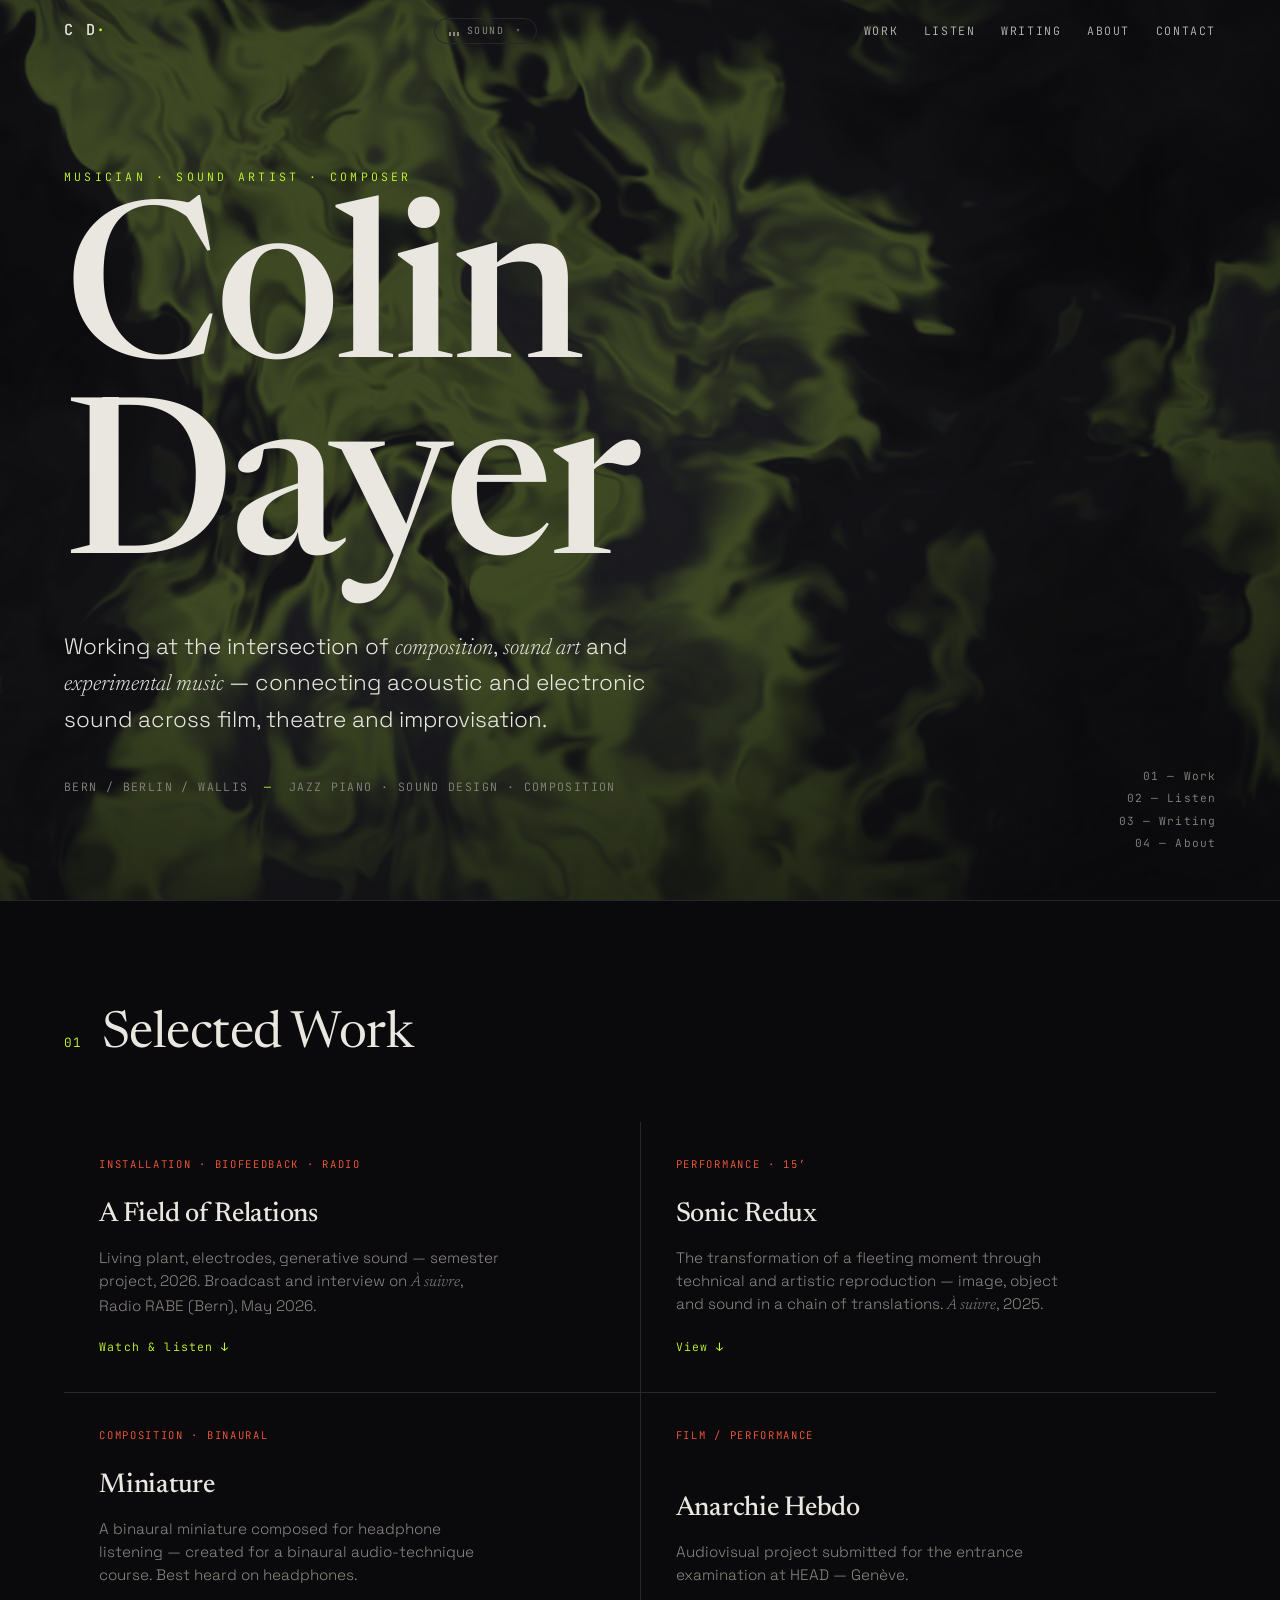
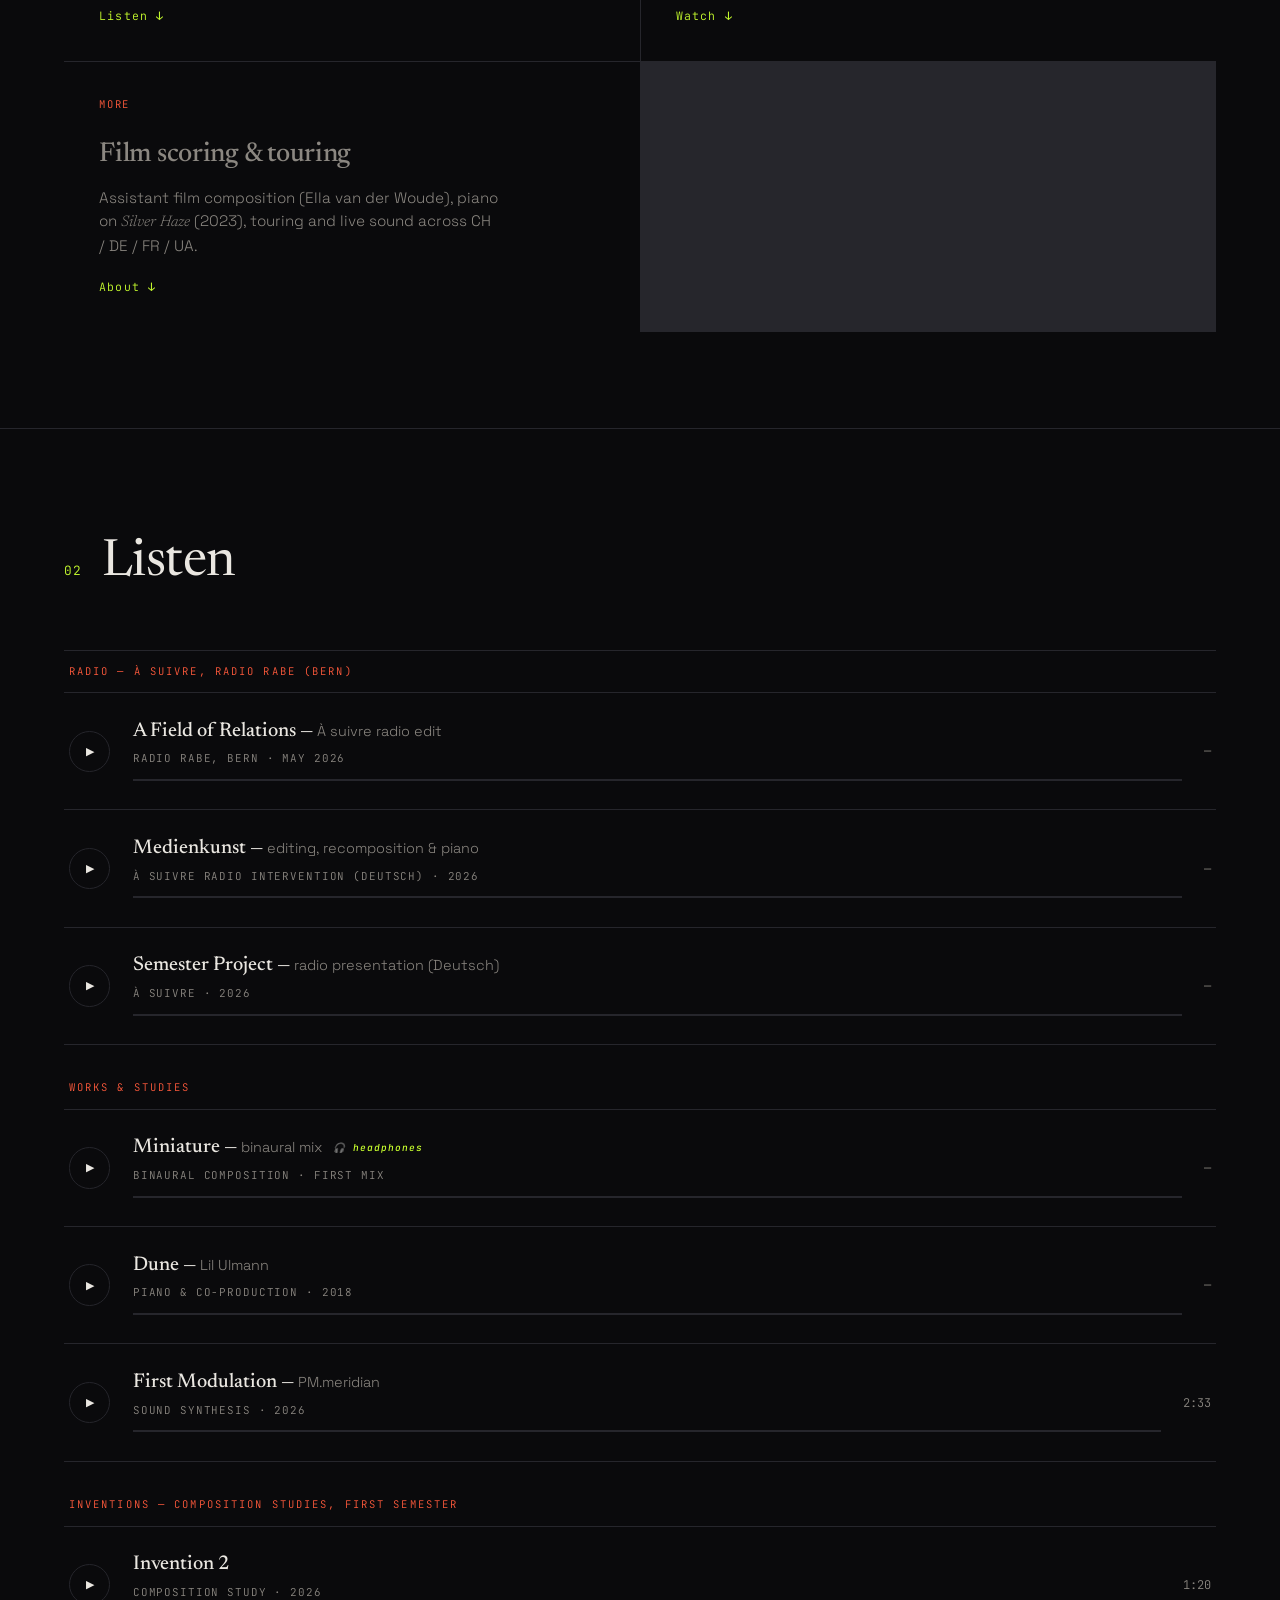
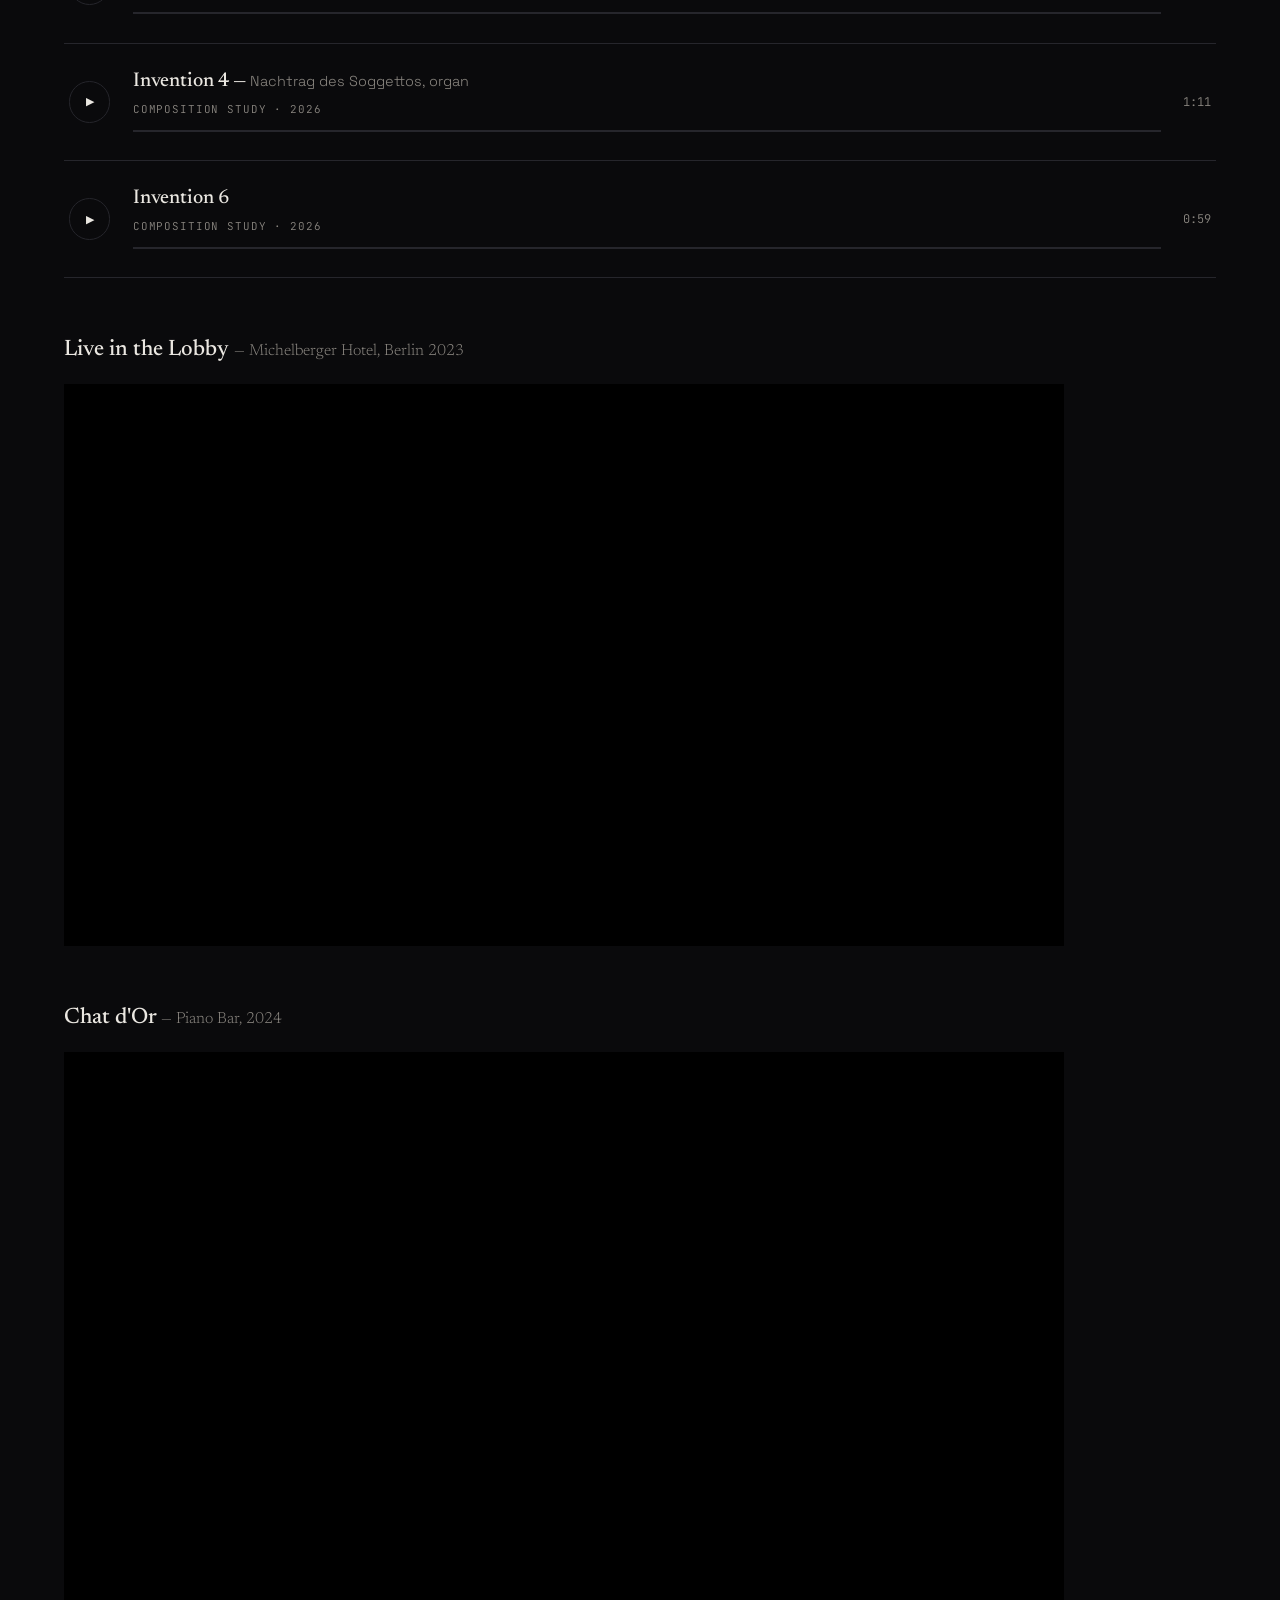
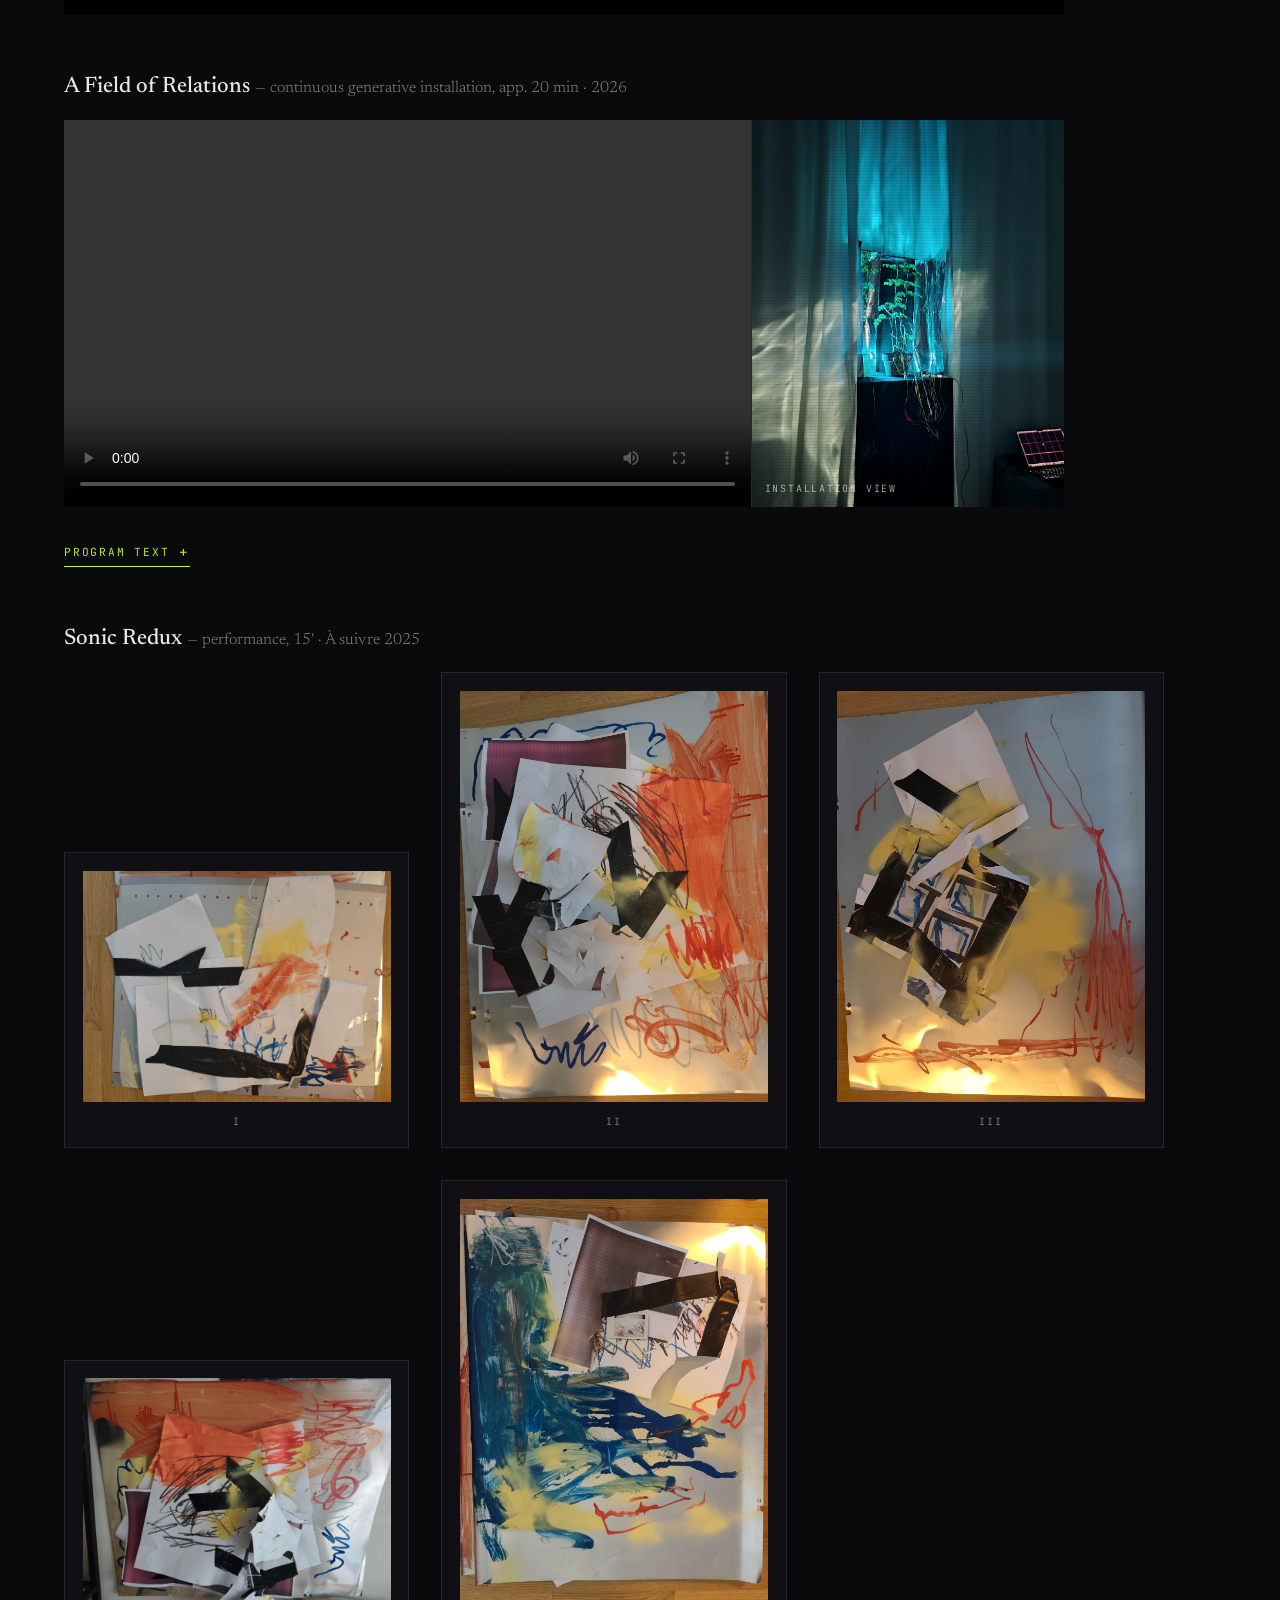
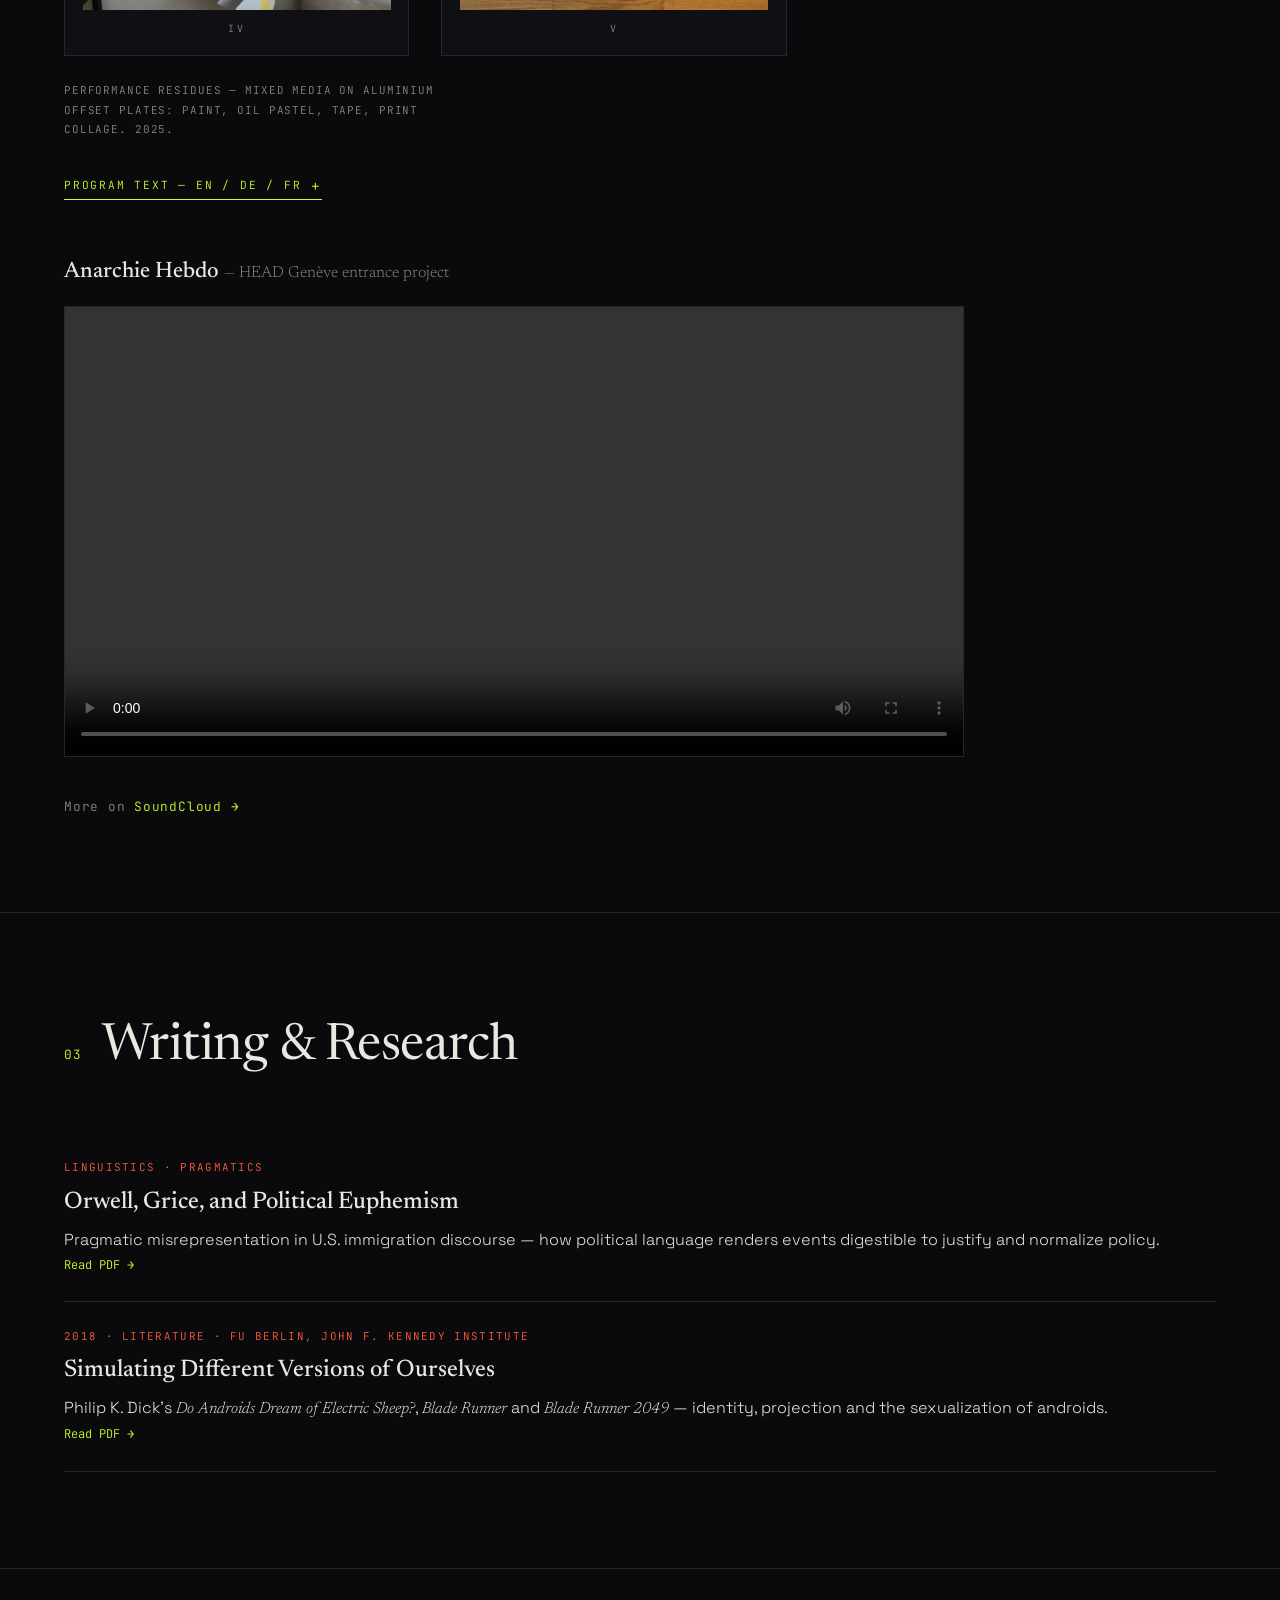
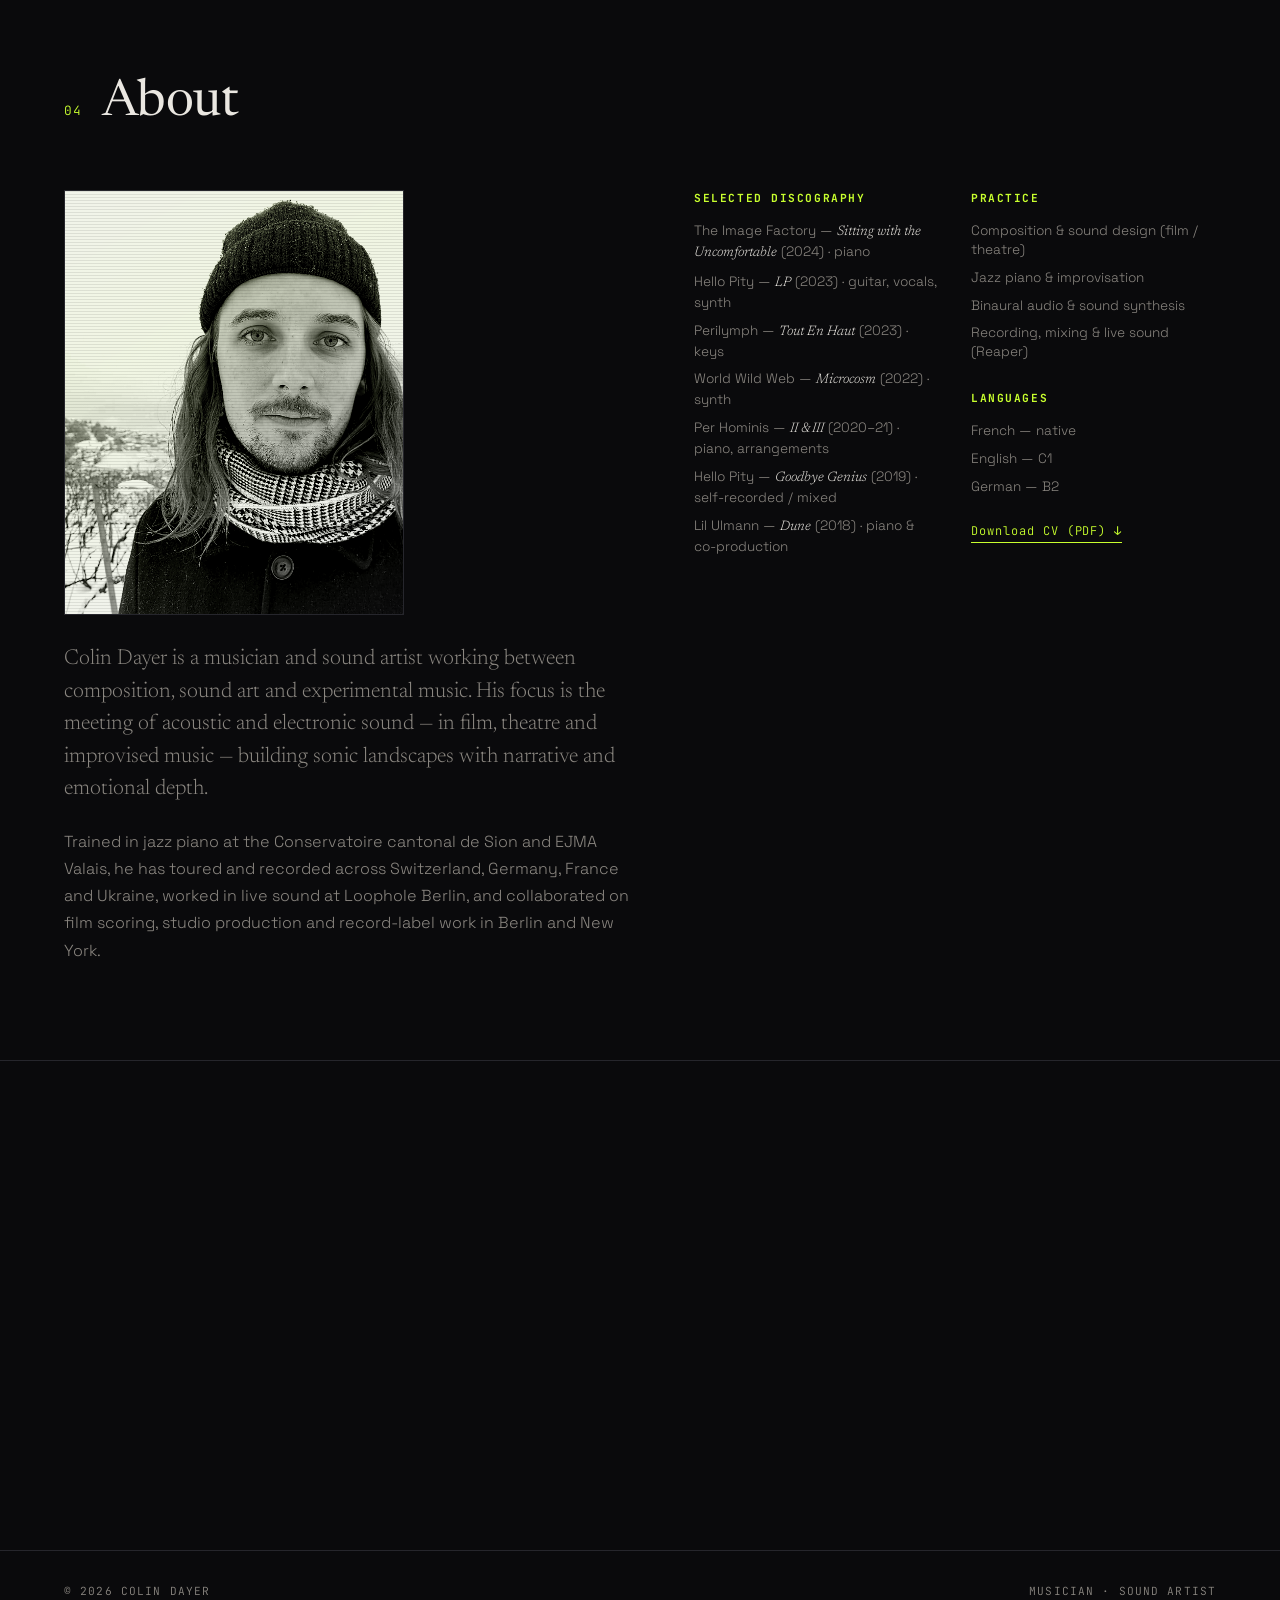
==== index.html @ 2b083649 "Seekable track progress bars; hero video cropped to piano only" ====
<!DOCTYPE html>
<html lang="en">
<head>
<meta charset="UTF-8" />
<meta name="viewport" content="width=device-width, initial-scale=1.0" />
<title>Colin Dayer — Musician & Sound Artist</title>
<meta name="description" content="Colin Dayer — musician, sound artist, jazz pianist and composer working at the intersection of composition, sound art and experimental music." />
<link rel="preconnect" href="https://fonts.googleapis.com" />
<link rel="preconnect" href="https://fonts.gstatic.com" crossorigin />
<link href="https://fonts.googleapis.com/css2?family=Space+Grotesk:wght@300;400;500;700&family=Newsreader:ital,opsz,wght@0,6..72,400;0,6..72,500;1,6..72,400&family=JetBrains+Mono:wght@400;500&display=swap" rel="stylesheet" />
<link rel="stylesheet" href="css/style.css?v=6" />
</head>
<body>
<div class="grain" aria-hidden="true"></div>

<header class="site-header">
  <a href="#about" class="mark" title="About Colin Dayer">C&nbsp;D<span class="mark-dot">·</span></a>
  <div class="sound-wrap" id="soundWrap">
    <button class="sound-toggle" id="soundToggle" aria-label="Toggle ambient sound">
      <span class="sound-bars" aria-hidden="true"><i></i><i></i><i></i></span>
      <span class="sound-label" id="soundLabel">Sound</span>
      <span class="sound-caret" id="soundCaret" aria-label="Choose ambient track">▾</span>
    </button>
    <div class="sound-menu" id="soundMenu" hidden>
      <button data-amb="audio/dune-lilulmann.mp3" data-name="Dune">Dune</button>
      <button data-amb="audio/first-modulation.mp3" data-name="First Modulation">First Modulation</button>
    </div>
  </div>
  <nav class="nav">
    <a href="#work">Work</a>
    <a href="#listen">Listen</a>
    <a href="#writing">Writing</a>
    <a href="#about">About</a>
    <a href="#contact">Contact</a>
  </nav>
  <button class="nav-toggle" aria-label="Menu">☰</button>
</header>

<main id="top">

  <!-- HERO -->
  <section class="hero">
    <!-- Animated backdrop. If you add assets/hero.mp4, it replaces the canvas automatically. -->
    <canvas class="hero-canvas" aria-hidden="true"></canvas>
    <video class="hero-video" autoplay muted loop playsinline aria-hidden="true">
      <source src="assets/hero.mp4?v=2" type="video/mp4" />
    </video>
    <div class="hero-inner">
      <p class="eyebrow">Musician · Sound Artist · Composer</p>
      <h1 class="hero-title">Colin<br />Dayer</h1>
      <p class="hero-lede">
        Working at the intersection of <em>composition</em>, <em>sound art</em>
        and <em>experimental music</em> — connecting acoustic and electronic
        sound across film, theatre and improvisation.
      </p>
      <div class="hero-meta">
        <span>Bern / Berlin / Wallis</span>
        <span class="dash">—</span>
        <span>Jazz piano · Sound design · Composition</span>
      </div>
    </div>
    <nav class="hero-index">
      <a href="#work">01 — Work</a>
      <a href="#listen">02 — Listen</a>
      <a href="#writing">03 — Writing</a>
      <a href="#about">04 — About</a>
    </nav>
  </section>

  <!-- WORK / SELECTED -->
  <section id="work" class="section">
    <div class="section-head">
      <span class="num">01</span>
      <h2>Selected Work</h2>
    </div>

    <div class="work-grid">
      <article class="work-card">
        <div class="work-tag">Installation · Biofeedback · Radio</div>
        <h3>A Field of Relations</h3>
        <p>Living plant, electrodes, generative sound — semester project, 2026.
           Broadcast and interview on <em>À suivre</em>, Radio RABE (Bern), May 2026.</p>
        <a class="work-link" href="#listen">Watch &amp; listen ↓</a>
      </article>

      <article class="work-card">
        <div class="work-tag">Performance · 15′</div>
        <h3>Sonic Redux</h3>
        <p>The transformation of a fleeting moment through technical and artistic
           reproduction — image, object and sound in a chain of translations.
           <em>À suivre</em>, 2025.</p>
        <a class="work-link" href="#sonic-redux">View ↓</a>
      </article>

      <article class="work-card">
        <div class="work-tag">Composition · Binaural</div>
        <h3>Miniature</h3>
        <p>A binaural miniature composed for headphone listening — created for a
           binaural audio-technique course. Best heard on headphones.</p>
        <a class="work-link" href="#listen">Listen ↓</a>
      </article>

      <article class="work-card">
        <div class="work-tag">Film / Performance</div>
        <h3>Anarchie Hebdo</h3>
        <p>Audiovisual project submitted for the entrance examination at HEAD — Genève.</p>
        <a class="work-link" href="#listen">Watch ↓</a>
      </article>

      <article class="work-card muted">
        <div class="work-tag">More</div>
        <h3>Film scoring &amp; touring</h3>
        <p>Assistant film composition (Ella van der Woude), piano on <em>Silver Haze</em> (2023),
           touring and live sound across CH / DE / FR / UA.</p>
        <a class="work-link" href="#about">About ↓</a>
      </article>
    </div>
  </section>

  <!-- LISTEN -->
  <section id="listen" class="section listen">
    <div class="section-head">
      <span class="num">02</span>
      <h2>Listen</h2>
    </div>

    <div class="tracklist">
      <div class="track-group">Radio — À suivre, Radio RABE (Bern)</div>

      <article class="track" data-src="audio/rabe-teaser.mp3">
        <button class="track-play" aria-label="Play">▶</button>
        <div class="track-body">
          <div class="track-title">A Field of Relations — <span>À suivre radio edit</span></div>
          <div class="track-desc">Radio RABE, Bern · May 2026</div>
          <div class="track-progress"><div class="track-bar"></div></div>
        </div>
        <div class="track-time">—</div>
      </article>

      <article class="track" data-src="audio/asuivre-intervention.mp3">
        <button class="track-play" aria-label="Play">▶</button>
        <div class="track-body">
          <div class="track-title">Medienkunst — <span>editing, recomposition &amp; piano</span></div>
          <div class="track-desc">À suivre radio intervention (Deutsch) · 2026</div>
          <div class="track-progress"><div class="track-bar"></div></div>
        </div>
        <div class="track-time">—</div>
      </article>

      <article class="track" data-src="audio/asuivre-semesterproject.mp3">
        <button class="track-play" aria-label="Play">▶</button>
        <div class="track-body">
          <div class="track-title">Semester Project — <span>radio presentation (Deutsch)</span></div>
          <div class="track-desc">À suivre · 2026</div>
          <div class="track-progress"><div class="track-bar"></div></div>
        </div>
        <div class="track-time">—</div>
      </article>

      <div class="track-group">Works &amp; Studies</div>

      <article class="track" data-src="audio/miniature-binaural.mp3">
        <button class="track-play" aria-label="Play">▶</button>
        <div class="track-body">
          <div class="track-title">Miniature — <span>binaural mix</span> <em class="hp">🎧 headphones</em></div>
          <div class="track-desc">Binaural composition · first mix</div>
          <div class="track-progress"><div class="track-bar"></div></div>
        </div>
        <div class="track-time">—</div>
      </article>

      <article class="track" data-src="audio/dune-lilulmann.mp3">
        <button class="track-play" aria-label="Play">▶</button>
        <div class="track-body">
          <div class="track-title">Dune — <span>Lil Ulmann</span></div>
          <div class="track-desc">Piano &amp; co-production · 2018</div>
          <div class="track-progress"><div class="track-bar"></div></div>
        </div>
        <div class="track-time">—</div>
      </article>

      <article class="track" data-src="audio/first-modulation.mp3">
        <button class="track-play" aria-label="Play">▶</button>
        <div class="track-body">
          <div class="track-title">First Modulation — <span>PM.meridian</span></div>
          <div class="track-desc">Sound synthesis · 2026</div>
          <div class="track-progress"><div class="track-bar"></div></div>
        </div>
        <div class="track-time">—</div>
      </article>

      <div class="track-group">Inventions — composition studies, first semester</div>

      <article class="track" data-src="audio/invention-2.mp3">
        <button class="track-play" aria-label="Play">▶</button>
        <div class="track-body">
          <div class="track-title">Invention 2</div>
          <div class="track-desc">Composition study · 2026</div>
          <div class="track-progress"><div class="track-bar"></div></div>
        </div>
        <div class="track-time">—</div>
      </article>

      <article class="track" data-src="audio/invention-4-organ.mp3">
        <button class="track-play" aria-label="Play">▶</button>
        <div class="track-body">
          <div class="track-title">Invention 4 — <span>Nachtrag des Soggettos, organ</span></div>
          <div class="track-desc">Composition study · 2026</div>
          <div class="track-progress"><div class="track-bar"></div></div>
        </div>
        <div class="track-time">—</div>
      </article>

      <article class="track" data-src="audio/invention-6.mp3">
        <button class="track-play" aria-label="Play">▶</button>
        <div class="track-body">
          <div class="track-title">Invention 6</div>
          <div class="track-desc">Composition study · 2026</div>
          <div class="track-progress"><div class="track-bar"></div></div>
        </div>
        <div class="track-time">—</div>
      </article>
    </div>

    <div class="live-block">
      <h3 class="video-title">Live in the Lobby <span>— Michelberger Hotel, Berlin 2023</span></h3>
      <div class="live-embed" style="max-width:1000px">
        <iframe src="https://www.youtube.com/embed/vUCsnB3HBtA" title="Colin Dayer — Live in the Lobby, Berlin 2023"
                loading="lazy" frameborder="0"
                allow="accelerometer; encrypted-media; gyroscope; picture-in-picture; web-share"
                allowfullscreen></iframe>
      </div>
    </div>

    <div class="live-block">
      <h3 class="video-title">Chat d'Or <span>— Piano Bar, 2024</span></h3>
      <div class="live-embed" style="max-width:1000px">
        <iframe src="https://www.youtube.com/embed/y7jfkttqpyw" title="Colin Dayer — Chat d'Or, Piano Bar 2024"
                loading="lazy" frameborder="0"
                allow="accelerometer; encrypted-media; gyroscope; picture-in-picture; web-share"
                allowfullscreen></iframe>
      </div>
    </div>

    <div class="live-block">
      <h3 class="video-title">A Field of Relations <span>— continuous generative installation, app. 20 min · 2026</span></h3>
      <div class="live-grid">
        <div class="live-embed">
          <video controls preload="metadata" playsinline style="position:absolute;inset:0;width:100%;height:100%;background:#000">
            <source src="assets/plant-installation.mp4?v=2" type="video/mp4" />
          </video>
        </div>
        <figure class="live-photo">
          <img src="assets/plant-installation.jpg" alt="A Field of Relations — biofeedback plant installation, teal light" loading="lazy" />
          <figcaption>Installation view</figcaption>
        </figure>
      </div>
      <details class="prog-text">
        <summary>Program text</summary>
        <div class="prog-body">
          <p>Since Antiquity, plants have often been confined to the margins of human experience.
             Western thinkers such as Plato and Aristotle viewed them as passive beings, useful
             primarily for human needs and desires.</p>
          <p>This work challenges that historical exclusion. The plant becomes both an object of
             measurement and a site of projection and relation. Connected to sensors and cables,
             its activity is translated into images, data, and unstable sound.</p>
          <p>Instead of merely turning plant activity into musical signals, the work examines how
             that translation takes place. The technological mediation remains visible rather than concealed.</p>
          <p>Anthropomorphic images drawn from botanical archives become fragmented and distorted.
             As the plant's electrical signals fluctuate, the sound continuously shifts and destabilizes.</p>
          <p>What emerges is not a representation of the plant itself, but a field of relations:
             between observation and projection, between biological presence and anthropomorphic
             imagination. The viewer becomes aware of their own interpretative role and participates
             in this unfinished composition.</p>
          <p>In doing so, the work reflects on the consequences of an instrumental relationship to
             the non-human world. As ecological thought suggests, distancing ourselves from plant
             life not only erases possibilities of care and reciprocity, but also destabilizes our
             own position within a shared environment.</p>
          <p class="prog-quote">The plant here does not speak.<br />But it is no longer silent.</p>
        </div>
      </details>
    </div>

    <!-- SONIC REDUX -->
    <div class="live-block" id="sonic-redux">
      <h3 class="video-title">Sonic Redux <span>— performance, 15′ · À suivre 2025</span></h3>
      <div class="gallery">
        <figure class="gallery-item"><img src="assets/sonic-redux-1.jpg" alt="Sonic Redux — performance residue I" loading="lazy" /><figcaption>I</figcaption></figure>
        <figure class="gallery-item"><img src="assets/sonic-redux-2.jpg" alt="Sonic Redux — performance residue II" loading="lazy" /><figcaption>II</figcaption></figure>
        <figure class="gallery-item"><img src="assets/sonic-redux-3.jpg" alt="Sonic Redux — performance residue III" loading="lazy" /><figcaption>III</figcaption></figure>
        <figure class="gallery-item"><img src="assets/sonic-redux-4.jpg" alt="Sonic Redux — performance residue IV" loading="lazy" /><figcaption>IV</figcaption></figure>
        <figure class="gallery-item"><img src="assets/sonic-redux-5.jpg" alt="Sonic Redux — performance residue V" loading="lazy" /><figcaption>V</figcaption></figure>
      </div>
      <p class="gallery-caption">Performance residues — mixed media on aluminium offset plates: paint, oil pastel, tape, print collage. 2025.</p>
      <details class="prog-text">
        <summary>Program text — EN / DE / FR</summary>
        <div class="prog-body">
          <div class="prog-langs">
            <button class="lang-tab active" data-lang="en">EN</button>
            <button class="lang-tab" data-lang="de">DE</button>
            <button class="lang-tab" data-lang="fr">FR</button>
          </div>
          <div class="prog-lang" data-lang="en">
            <p><em>Sonic Redux</em> follows the transformation of a fleeting moment during its technical
               and artistic reproduction. An image is created, captured, fragmented, and materialized
               again until it returns in the form of sound.</p>
            <p>Inspired by Walter Benjamin's idea of the loss of aura and Roland Barthes' punctum,
               the performance explores how technical processes alter perception: a detail, a gesture,
               or a trace can detach itself, transform, and develop a new presence.</p>
            <p>Drawing, digitization, printing, and metallic resonances form a chain of translations
               in which image, object, and sound intertwine. During the performative process, these
               traces condense into a new kind of sensory experience.</p>
          </div>
          <div class="prog-lang" data-lang="de" hidden>
            <p><em>Sonic Redux</em> verfolgt die Transformation eines flüchtigen Moments durch technische
               und künstlerische Reproduktion. Ein Bild wird erzeugt, aufgenommen, fragmentiert und
               erneut materialisiert, bis es als Klang in den Raum zurückkehrt.</p>
            <p>Ausgehend von Walter Benjamins Idee des Verlusts der Aura und Roland Barthes' Punctum
               untersucht die Performance, wie technische Verfahren die Wahrnehmung verändern: Ein Detail,
               eine Geste oder eine Spur kann sich lösen, transformieren und eine neue Präsenz entwickeln.</p>
            <p>Zeichnen, Digitalisieren, Drucken und metallische Resonanzen bilden eine Kette von
               Übersetzungen, in der Bild, Objekt und Klang ineinandergreifen. Im performativen Prozess
               verdichten sich diese Spuren zu einer neuen sinnlichen Erfahrung.</p>
          </div>
          <div class="prog-lang" data-lang="fr" hidden>
            <p><em>Sonic Redux</em> suit la transformation d'un moment éphémère lors de sa reproduction
               technique et artistique. Une image est créée, capturée, fragmentée et matérialisée à
               nouveau jusqu'à ce qu'elle revienne sous forme de son.</p>
            <p>S'inspirant de l'idée de Walter Benjamin sur la perte de l'aura et du punctum de Roland
               Barthes, la performance explore la manière dont les procédés techniques modifient la
               perception : un détail, un geste ou une trace peuvent se détacher, se transformer et
               développer une nouvelle présence.</p>
            <p>Le dessin, la numérisation, l'impression et les résonances métalliques forment une chaîne
               de traductions dans laquelle l'image, l'objet et le son s'entremêlent. Au cours du processus
               performatif, ces traces se condensent en une expérience sensorielle nouvelle.</p>
          </div>
        </div>
      </details>
    </div>

    <div class="video-block">
      <h3 class="video-title">Anarchie Hebdo <span>— HEAD Genève entrance project</span></h3>
      <video class="video" controls preload="metadata" playsinline>
        <source src="assets/anarchie-hebdo.mp4" type="video/mp4" />
      </video>
    </div>

    <p class="soundcloud-line">
      More on <a href="https://soundcloud.com/colin-dayer-jazzpianist" target="_blank" rel="noopener">SoundCloud →</a>
    </p>
  </section>

  <!-- WRITING -->
  <section id="writing" class="section">
    <div class="section-head">
      <span class="num">03</span>
      <h2>Writing &amp; Research</h2>
    </div>
    <div class="writing-list">
      <article class="paper">
        <div class="paper-meta">Linguistics · Pragmatics</div>
        <h3>Orwell, Grice, and Political Euphemism</h3>
        <p>Pragmatic misrepresentation in U.S. immigration discourse — how political
           language renders events digestible to justify and normalize policy.</p>
        <a href="papers/political-euphemism-us-immigration.pdf" target="_blank">Read PDF →</a>
      </article>

      <article class="paper">
        <div class="paper-meta">2018 · Literature · FU Berlin, John F. Kennedy Institute</div>
        <h3>Simulating Different Versions of Ourselves</h3>
        <p>Philip K. Dick's <em>Do Androids Dream of Electric Sheep?</em>, <em>Blade Runner</em>
           and <em>Blade Runner 2049</em> — identity, projection and the sexualization of androids.</p>
        <a href="papers/the-art-of-sci-fi.pdf" target="_blank">Read PDF →</a>
      </article>
      <!-- Template for a paper entry:
      <article class="paper">
        <div class="paper-meta">2025 · Sound Studies</div>
        <h3>Paper title</h3>
        <p>Short abstract…</p>
        <a href="papers/filename.pdf" target="_blank">Read PDF →</a>
      </article>
      -->
    </div>
  </section>

  <!-- ABOUT -->
  <section id="about" class="section about">
    <div class="section-head">
      <span class="num">04</span>
      <h2>About</h2>
    </div>
    <div class="about-grid">
      <div class="about-bio">
        <figure class="portrait">
          <img src="assets/portrait.jpg" alt="Colin Dayer" loading="lazy" />
        </figure>
        <p class="lead">
          Colin Dayer is a musician and sound artist working between composition,
          sound art and experimental music. His focus is the meeting of acoustic
          and electronic sound — in film, theatre and improvised music — building
          sonic landscapes with narrative and emotional depth.
        </p>
        <p>
          Trained in jazz piano at the Conservatoire cantonal de Sion and EJMA
          Valais, he has toured and recorded across Switzerland, Germany, France
          and Ukraine, worked in live sound at Loophole Berlin, and collaborated on
          film scoring, studio production and record-label work in Berlin and New York.
        </p>
      </div>
      <div class="about-cols">
        <div class="about-col">
          <h4>Selected discography</h4>
          <ul>
            <li>The Image Factory — <em>Sitting with the Uncomfortable</em> (2024) · piano</li>
            <li>Hello Pity — <em>LP</em> (2023) · guitar, vocals, synth</li>
            <li>Perilymph — <em>Tout En Haut</em> (2023) · keys</li>
            <li>World Wild Web — <em>Microcosm</em> (2022) · synth</li>
            <li>Per Hominis — <em>II &amp; III</em> (2020–21) · piano, arrangements</li>
            <li>Hello Pity — <em>Goodbye Genius</em> (2019) · self-recorded / mixed</li>
            <li>Lil Ulmann — <em>Dune</em> (2018) · piano &amp; co-production</li>
          </ul>
        </div>
        <div class="about-col">
          <h4>Practice</h4>
          <ul>
            <li>Composition &amp; sound design (film / theatre)</li>
            <li>Jazz piano &amp; improvisation</li>
            <li>Binaural audio &amp; sound synthesis</li>
            <li>Recording, mixing &amp; live sound (Reaper)</li>
          </ul>
          <h4>Languages</h4>
          <ul>
            <li>French — native</li>
            <li>English — C1</li>
            <li>German — B2</li>
          </ul>
          <a class="cv-link" href="assets/Colin_Dayer_CV.pdf" target="_blank">Download CV (PDF) ↓</a>
        </div>
      </div>
    </div>
  </section>

  <!-- CONTACT -->
  <section id="contact" class="section contact">
    <div class="section-head">
      <span class="num">05</span>
      <h2>Contact</h2>
    </div>
    <div class="contact-inner">
      <a class="contact-big" href="mailto:colin.dayer@gmail.com">colin.dayer@gmail.com</a>
      <div class="contact-links">
        <a href="https://soundcloud.com/colin-dayer-jazzpianist" target="_blank" rel="noopener">SoundCloud</a>
        <span>Bern, Switzerland</span>
      </div>
    </div>
  </section>
</main>

<footer class="site-footer">
  <span>© <span id="year"></span> Colin Dayer</span>
  <span>Musician · Sound Artist</span>
</footer>

<!-- Persistent mini player -->
<div class="player" id="player" hidden>
  <button class="player-play" aria-label="Play/pause">▶</button>
  <div class="player-info">
    <div class="player-title">—</div>
    <div class="player-bar"><div class="player-fill"></div></div>
  </div>
  <div class="player-time">0:00</div>
</div>

<script src="js/main.js?v=6"></script>
</body>
</html>
---- css/style.css ----
/* ============ Colin Dayer — modernist / cyberpunk / jazz ============ */
:root{
  --bg:#0a0a0c;
  --bg-soft:#101014;
  --ink:#eae7e1;
  --ink-dim:#8b8781;
  --line:#26262c;
  --accent:#c8ff2e;      /* electric lime — cyberpunk edge */
  --accent-2:#ff5a3c;    /* warm signal — jazz heat */
  --serif:"Newsreader",Georgia,serif;
  --sans:"Space Grotesk",system-ui,sans-serif;
  --mono:"JetBrains Mono",monospace;
  --pad:clamp(1.25rem,5vw,5rem);
}

*{box-sizing:border-box;margin:0;padding:0}
html{scroll-behavior:smooth}
body{
  background:var(--bg);
  color:var(--ink);
  font-family:var(--sans);
  font-weight:300;
  line-height:1.5;
  -webkit-font-smoothing:antialiased;
  overflow-x:hidden;
}
em{font-style:italic;font-family:var(--serif)}
a{color:inherit;text-decoration:none}

/* film grain */
.grain{
  position:fixed;inset:0;z-index:1;pointer-events:none;opacity:.035;
  background-image:url("data:image/svg+xml,%3Csvg xmlns='http://www.w3.org/2000/svg' width='120' height='120'%3E%3Cfilter id='n'%3E%3CfeTurbulence type='fractalNoise' baseFrequency='.9' numOctaves='3'/%3E%3C/filter%3E%3Crect width='100%25' height='100%25' filter='url(%23n)'/%3E%3C/svg%3E");
}

/* ---------- header ---------- */
.site-header{
  position:fixed;top:0;left:0;right:0;z-index:20;
  display:flex;align-items:center;justify-content:space-between;
  padding:1.1rem var(--pad);
}
.site-header .mark,.site-header .nav,.site-header .nav-toggle{mix-blend-mode:difference}
.mark{font-family:var(--mono);font-weight:500;letter-spacing:.12em;font-size:.95rem}
.mark-dot{color:var(--accent)}
.nav{display:flex;gap:1.6rem}
.nav a{
  font-family:var(--mono);font-size:.72rem;letter-spacing:.14em;
  text-transform:uppercase;color:var(--ink);opacity:.8;transition:opacity .2s;
}
.nav a:hover{opacity:1}
.nav-toggle{display:none;background:none;border:none;color:var(--ink);font-size:1.3rem;cursor:pointer}

/* ambient sound toggle */
.sound-wrap{position:relative}
.sound-menu{
  position:absolute;top:calc(100% + .5rem);left:0;z-index:40;
  background:rgba(12,12,15,.95);backdrop-filter:blur(10px);
  border:1px solid var(--line);min-width:11rem;
  display:flex;flex-direction:column;
}
.sound-menu[hidden]{display:none}
.sound-menu button{
  background:none;border:none;border-bottom:1px solid var(--line);
  color:var(--ink-dim);cursor:pointer;text-align:left;
  font-family:var(--mono);font-size:.66rem;letter-spacing:.14em;text-transform:uppercase;
  padding:.7rem .9rem;transition:color .2s,background .2s;
}
.sound-menu button:last-child{border-bottom:none}
.sound-menu button:hover{color:var(--accent);background:rgba(200,255,46,.04)}
.sound-caret{padding-left:.15rem;opacity:.7}
.sound-caret:hover{opacity:1}
.sound-toggle{
  display:flex;align-items:center;gap:.5rem;
  background:none;border:1px solid var(--line);border-radius:2rem;
  padding:.35rem .85rem;cursor:pointer;color:var(--ink-dim);
  font-family:var(--mono);font-size:.62rem;letter-spacing:.16em;text-transform:uppercase;
  transition:color .2s,border-color .2s;
}
.sound-toggle:hover{color:var(--ink)}
.sound-toggle.on{color:var(--accent);border-color:var(--accent)}
.sound-bars{display:flex;align-items:flex-end;gap:2px;height:10px}
.sound-bars i{width:2px;height:4px;background:currentColor;display:block}
.sound-toggle.on .sound-bars i{animation:eq 1s ease-in-out infinite}
.sound-toggle.on .sound-bars i:nth-child(2){animation-delay:.2s}
.sound-toggle.on .sound-bars i:nth-child(3){animation-delay:.45s}
@keyframes eq{0%,100%{height:3px}50%{height:10px}}

/* ---------- hero ---------- */
.hero{
  position:relative;z-index:2;min-height:100svh;
  display:flex;flex-direction:column;justify-content:center;
  padding:7rem var(--pad) 3rem;
}
/* animated hero backdrop */
.hero-canvas,.hero-video{
  position:absolute;inset:0;width:100%;height:100%;
  object-fit:cover;z-index:0;pointer-events:none;
}
.hero-canvas{opacity:.9}
.hero-video{
  display:none;                 /* revealed by JS only if assets/hero.mp4 loads */
  filter:grayscale(1) contrast(1.05) brightness(.75);
  mix-blend-mode:screen;opacity:.6;
}
.hero-video.ready{display:block}
.hero-video.ready ~ .hero-canvas,
.hero.has-video .hero-canvas{opacity:0}
.hero-inner,.hero-index{position:relative;z-index:2}
.hero::after{ /* vignette so text stays legible over motion */
  content:"";position:absolute;inset:0;z-index:1;pointer-events:none;
  background:radial-gradient(120% 90% at 30% 40%,transparent 40%,var(--bg) 100%);
}

.eyebrow{
  font-family:var(--mono);font-size:.72rem;letter-spacing:.28em;
  text-transform:uppercase;color:var(--accent);margin-bottom:1.5rem;
}
.hero-title{
  font-family:var(--serif);font-weight:500;line-height:.9;
  font-size:clamp(4rem,17vw,15rem);letter-spacing:-.02em;
  margin-bottom:1.8rem;
}
.hero-lede{
  max-width:44ch;font-size:clamp(1.05rem,2vw,1.4rem);
  color:var(--ink);font-weight:300;line-height:1.55;
}
.hero-lede em{color:var(--ink)}
.hero-meta{
  margin-top:2.5rem;display:flex;gap:1rem;flex-wrap:wrap;
  font-family:var(--mono);font-size:.72rem;letter-spacing:.12em;
  text-transform:uppercase;color:var(--ink-dim);
}
.hero-meta .dash{color:var(--accent)}
.hero-index{
  position:absolute;right:var(--pad);bottom:3rem;
  display:flex;flex-direction:column;gap:.35rem;text-align:right;
  font-family:var(--mono);font-size:.7rem;letter-spacing:.1em;color:var(--ink-dim);
}

/* ---------- sections ---------- */
.section{
  position:relative;z-index:2;
  padding:6rem var(--pad);
  border-top:1px solid var(--line);
}
.section-head{
  display:flex;align-items:baseline;gap:1.2rem;margin-bottom:3rem;
}
.section-head .num{
  font-family:var(--mono);font-size:.8rem;color:var(--accent);letter-spacing:.1em;
}
.section-head h2{
  font-family:var(--serif);font-weight:400;font-size:clamp(1.8rem,5vw,3.2rem);
  letter-spacing:-.01em;
}

/* ---------- work grid ---------- */
.work-grid{display:grid;grid-template-columns:repeat(2,1fr);gap:1px;background:var(--line)}
.work-card{
  background:var(--bg);padding:2.2rem;min-height:14rem;
  display:flex;flex-direction:column;transition:background .3s;
}
.work-card:hover{background:var(--bg-soft)}
.work-card.muted{color:var(--ink-dim)}
.work-tag{
  font-family:var(--mono);font-size:.66rem;letter-spacing:.16em;
  text-transform:uppercase;color:var(--accent-2);margin-bottom:auto;
}
.work-card h3{
  font-family:var(--serif);font-weight:500;font-size:1.7rem;
  margin:1.4rem 0 .7rem;letter-spacing:-.01em;
}
.work-card p{font-size:.95rem;color:var(--ink-dim);max-width:40ch}
.work-link{
  margin-top:1.3rem;font-family:var(--mono);font-size:.72rem;letter-spacing:.1em;
  color:var(--accent);align-self:flex-start;border-bottom:1px solid transparent;transition:border .2s;
}
.work-link:hover{border-color:var(--accent)}

/* ---------- listen / tracks ---------- */
.tracklist{display:flex;flex-direction:column;border-top:1px solid var(--line)}
.track-group{
  font-family:var(--mono);font-size:.66rem;letter-spacing:.2em;
  text-transform:uppercase;color:var(--accent-2);
  padding:2.2rem .3rem .8rem;border-bottom:1px solid var(--line);
}
.track-group:first-child{padding-top:.8rem}
.track{
  display:flex;align-items:center;gap:1.4rem;
  padding:1.4rem .3rem;border-bottom:1px solid var(--line);
  cursor:pointer;transition:padding-left .25s;
}
.track:hover{padding-left:1rem}
.track.active{padding-left:1rem}
.track-play{
  flex:0 0 auto;width:2.6rem;height:2.6rem;border-radius:50%;
  border:1px solid var(--line);background:transparent;color:var(--ink);
  font-size:.7rem;cursor:pointer;transition:all .2s;
}
.track:hover .track-play,.track.active .track-play{border-color:var(--accent);color:var(--accent)}
.track-body{flex:1;min-width:0}
.track-title{font-family:var(--serif);font-size:1.25rem;font-weight:500}
.track-title span{color:var(--ink-dim);font-family:var(--sans);font-size:.9rem;font-weight:300}
.track-title .hp{font-family:var(--mono);font-size:.6rem;letter-spacing:.1em;color:var(--accent);margin-left:.4rem;vertical-align:middle}
.track-desc{font-family:var(--mono);font-size:.68rem;letter-spacing:.08em;color:var(--ink-dim);text-transform:uppercase;margin-top:.3rem}
.track-progress{
  position:relative;height:14px;margin-top:.4rem;cursor:pointer;
}
.track-progress::before{ /* rail */
  content:"";position:absolute;left:0;right:0;top:50%;height:2px;
  transform:translateY(-50%);background:var(--line);
}
.track-progress:hover::before{background:#3a3a42}
.track-bar{
  position:absolute;left:0;top:50%;height:2px;transform:translateY(-50%);
  width:0;background:var(--accent);pointer-events:none;
}
.track-progress:hover .track-bar{height:4px}
.track-time{font-family:var(--mono);font-size:.75rem;color:var(--ink-dim);flex:0 0 auto}

/* ---------- live block ---------- */
.live-block{margin-top:3.5rem}
.live-grid{display:grid;grid-template-columns:minmax(0,2.2fr) minmax(0,1fr);gap:1px;background:var(--line);max-width:1000px}
.live-embed{position:relative;background:#000;aspect-ratio:16/9}
.live-embed iframe{position:absolute;inset:0;width:100%;height:100%;border:0}
.live-photo{position:relative;margin:0;overflow:hidden;background:var(--bg-soft)}
.live-photo img{
  width:100%;height:100%;object-fit:cover;display:block;
  filter:contrast(1.1);
}
.live-photo::before{ /* match portrait scanlines */
  content:"";position:absolute;inset:0;z-index:2;pointer-events:none;opacity:.3;
  background:repeating-linear-gradient(0deg,transparent 0 2px,rgba(0,0,0,.25) 2px 3px);
}
.live-photo figcaption{
  position:absolute;left:.8rem;bottom:.6rem;z-index:3;
  font-family:var(--mono);font-size:.62rem;letter-spacing:.18em;
  text-transform:uppercase;color:var(--ink);opacity:.75;
}

/* ---------- gallery (Sonic Redux) ---------- */
.gallery{
  display:grid;grid-template-columns:repeat(3,1fr);
  gap:2rem;max-width:1100px;align-items:end;
}
.gallery-item{
  margin:0;cursor:zoom-in;position:relative;
  background:var(--bg-soft);border:1px solid var(--line);
  padding:1.1rem;transition:border-color .3s,transform .3s;
}
.gallery-item:hover{border-color:var(--ink-dim);transform:translateY(-4px)}
.gallery-item img{width:100%;height:auto;display:block}
.gallery-item figcaption{
  margin-top:.8rem;font-family:var(--mono);font-size:.62rem;
  letter-spacing:.22em;color:var(--ink-dim);text-align:center;
}
.gallery-caption{
  margin-top:1.6rem;max-width:56ch;
  font-family:var(--mono);font-size:.68rem;letter-spacing:.08em;
  text-transform:uppercase;color:var(--ink-dim);line-height:1.8;
}
/* lightbox */
.lightbox{
  position:fixed;inset:0;z-index:60;display:flex;align-items:center;justify-content:center;
  background:rgba(8,8,10,.94);backdrop-filter:blur(8px);cursor:zoom-out;
}
.lightbox[hidden]{display:none}
.lightbox img{max-width:92vw;max-height:88vh;border:1px solid var(--line)}
.lightbox-cap{
  position:absolute;bottom:1.4rem;left:50%;transform:translateX(-50%);
  font-family:var(--mono);font-size:.66rem;letter-spacing:.2em;color:var(--ink-dim);
}

/* ---------- program text ---------- */
.prog-text{margin-top:2rem;max-width:66ch}
.prog-text summary{
  cursor:pointer;list-style:none;display:inline-flex;align-items:center;gap:.6rem;
  font-family:var(--mono);font-size:.7rem;letter-spacing:.16em;text-transform:uppercase;
  color:var(--accent);border-bottom:1px solid var(--accent);padding-bottom:3px;
}
.prog-text summary::-webkit-details-marker{display:none}
.prog-text summary::after{content:"+";font-size:.9rem}
.prog-text[open] summary::after{content:"−"}
.prog-body{padding-top:1.6rem}
.prog-body p{
  font-family:var(--serif);font-size:1.02rem;line-height:1.75;
  color:var(--ink-dim);margin-bottom:1.1rem;
}
.prog-body p em{color:var(--ink)}
.prog-quote{
  color:var(--ink) !important;font-size:1.25rem !important;
  border-left:2px solid var(--accent);padding-left:1.2rem;margin-top:1.8rem;
}
.prog-langs{display:flex;gap:.5rem;margin-bottom:1.2rem}
.lang-tab{
  background:none;border:1px solid var(--line);color:var(--ink-dim);cursor:pointer;
  font-family:var(--mono);font-size:.64rem;letter-spacing:.14em;padding:.35rem .8rem;
  transition:all .2s;
}
.lang-tab.active,.lang-tab:hover{color:var(--accent);border-color:var(--accent)}

/* ---------- video ---------- */
.video-block{margin-top:3.5rem}
.video-title{font-family:var(--serif);font-weight:500;font-size:1.4rem;margin-bottom:1rem}
.video-title span{color:var(--ink-dim);font-size:1rem;font-weight:300}
.video{width:100%;max-width:900px;border:1px solid var(--line);background:#000;display:block}
.soundcloud-line{margin-top:2.5rem;font-family:var(--mono);font-size:.8rem;letter-spacing:.06em;color:var(--ink-dim)}
.soundcloud-line a{color:var(--accent)}

/* ---------- writing ---------- */
.writing-empty{color:var(--ink-dim);max-width:52ch;font-size:1.05rem;font-family:var(--serif)}
.paper{border-bottom:1px solid var(--line);padding:1.6rem 0}
.paper-meta{font-family:var(--mono);font-size:.68rem;letter-spacing:.12em;text-transform:uppercase;color:var(--accent-2)}
.paper h3{font-family:var(--serif);font-weight:500;font-size:1.5rem;margin:.5rem 0}
.paper a{font-family:var(--mono);font-size:.75rem;color:var(--accent)}

/* ---------- about ---------- */
.about-grid{display:grid;grid-template-columns:1.1fr 1fr;gap:3.5rem}
.portrait{
  position:relative;margin:0 0 1.8rem;max-width:340px;
  border:1px solid var(--line);overflow:hidden;background:var(--bg-soft);
  aspect-ratio:4/5;
}
.portrait img{
  width:100%;height:100%;object-fit:cover;display:block;
  filter:grayscale(1) contrast(1.08) brightness(.95);
  transition:filter .5s ease;
}
.portrait::after{ /* duotone wash: dark shadows + lime highlights */
  content:"";position:absolute;inset:0;pointer-events:none;
  background:linear-gradient(150deg,rgba(200,255,46,.14),rgba(10,10,12,.55));
  mix-blend-mode:color;
}
.portrait::before{ /* subtle scanline / cyberpunk texture */
  content:"";position:absolute;inset:0;z-index:2;pointer-events:none;opacity:.35;
  background:repeating-linear-gradient(0deg,transparent 0 2px,rgba(0,0,0,.25) 2px 3px);
}
.portrait:hover img{filter:grayscale(.4) contrast(1.05) brightness(1)}
.about-bio .lead{font-family:var(--serif);font-size:1.35rem;line-height:1.5;margin-bottom:1.4rem}
.about-bio p{color:var(--ink-dim);font-size:1rem;line-height:1.7}
.about-cols{display:grid;grid-template-columns:1fr 1fr;gap:2rem}
.about-col h4{font-family:var(--mono);font-size:.7rem;letter-spacing:.14em;text-transform:uppercase;color:var(--accent);margin:0 0 .9rem}
.about-col h4:not(:first-child){margin-top:1.8rem}
.about-col ul{list-style:none;display:flex;flex-direction:column;gap:.55rem}
.about-col li{font-size:.85rem;color:var(--ink-dim);line-height:1.4}
.about-col li em{color:var(--ink)}
.cv-link{display:inline-block;margin-top:1.6rem;font-family:var(--mono);font-size:.75rem;letter-spacing:.08em;color:var(--accent);border-bottom:1px solid var(--accent);padding-bottom:2px}

/* ---------- contact ---------- */
.contact-big{
  font-family:var(--serif);font-weight:400;
  font-size:clamp(1.8rem,7vw,5rem);letter-spacing:-.02em;
  display:inline-block;border-bottom:2px solid transparent;transition:border .3s,color .3s;
}
.contact-big:hover{color:var(--accent);border-color:var(--accent)}
.contact-links{
  margin-top:2rem;display:flex;gap:2rem;flex-wrap:wrap;
  font-family:var(--mono);font-size:.78rem;letter-spacing:.1em;text-transform:uppercase;color:var(--ink-dim);
}
.contact-links a{color:var(--accent)}

/* ---------- footer ---------- */
.site-footer{
  position:relative;z-index:2;border-top:1px solid var(--line);
  padding:2rem var(--pad);display:flex;justify-content:space-between;
  font-family:var(--mono);font-size:.7rem;letter-spacing:.1em;
  text-transform:uppercase;color:var(--ink-dim);
}

/* ---------- persistent player ---------- */
.player{
  position:fixed;bottom:0;left:0;right:0;z-index:30;
  display:flex;align-items:center;gap:1.2rem;
  padding:.9rem var(--pad);
  background:rgba(12,12,15,.85);backdrop-filter:blur(14px);
  border-top:1px solid var(--line);
}
.player[hidden]{display:none}
.player-play{
  width:2.6rem;height:2.6rem;flex:0 0 auto;border-radius:50%;
  border:1px solid var(--accent);background:transparent;color:var(--accent);
  cursor:pointer;font-size:.8rem;
}
.player-info{flex:1;min-width:0}
.player-title{font-family:var(--mono);font-size:.72rem;letter-spacing:.08em;text-transform:uppercase;color:var(--ink);white-space:nowrap;overflow:hidden;text-overflow:ellipsis}
.player-bar{height:3px;background:var(--line);margin-top:.5rem;cursor:pointer}
.player-fill{height:100%;width:0;background:var(--accent)}
.player-time{font-family:var(--mono);font-size:.72rem;color:var(--ink-dim);flex:0 0 auto}

/* ---------- scroll reveal ---------- */
.will-reveal{opacity:0;transform:translateY(26px);transition:opacity .8s cubic-bezier(.2,.6,.2,1),transform .8s cubic-bezier(.2,.6,.2,1)}
.revealed{opacity:1;transform:none}
/* hero text gets GPU transform from parallax */
.hero-inner{will-change:transform}

/* ---------- responsive ---------- */
@media(max-width:760px){
  .nav{
    position:fixed;inset:0;z-index:19;background:var(--bg);
    flex-direction:column;justify-content:center;align-items:center;gap:2rem;
    transform:translateY(-100%);transition:transform .4s cubic-bezier(.7,0,.2,1);
    mix-blend-mode:normal;
  }
  .nav.open{transform:translateY(0)}
  .nav a{font-size:1.1rem}
  .nav-toggle{display:block;position:relative;z-index:21}
  .hero-index{display:none}
  .work-grid{grid-template-columns:1fr}
  .live-grid{grid-template-columns:1fr}
  .gallery{grid-template-columns:1fr 1fr;gap:1rem}
  .live-photo{aspect-ratio:3/2}
  .about-grid{grid-template-columns:1fr;gap:2.5rem}
  .about-cols{grid-template-columns:1fr 1fr}
  .site-footer{flex-direction:column;gap:.5rem}
}
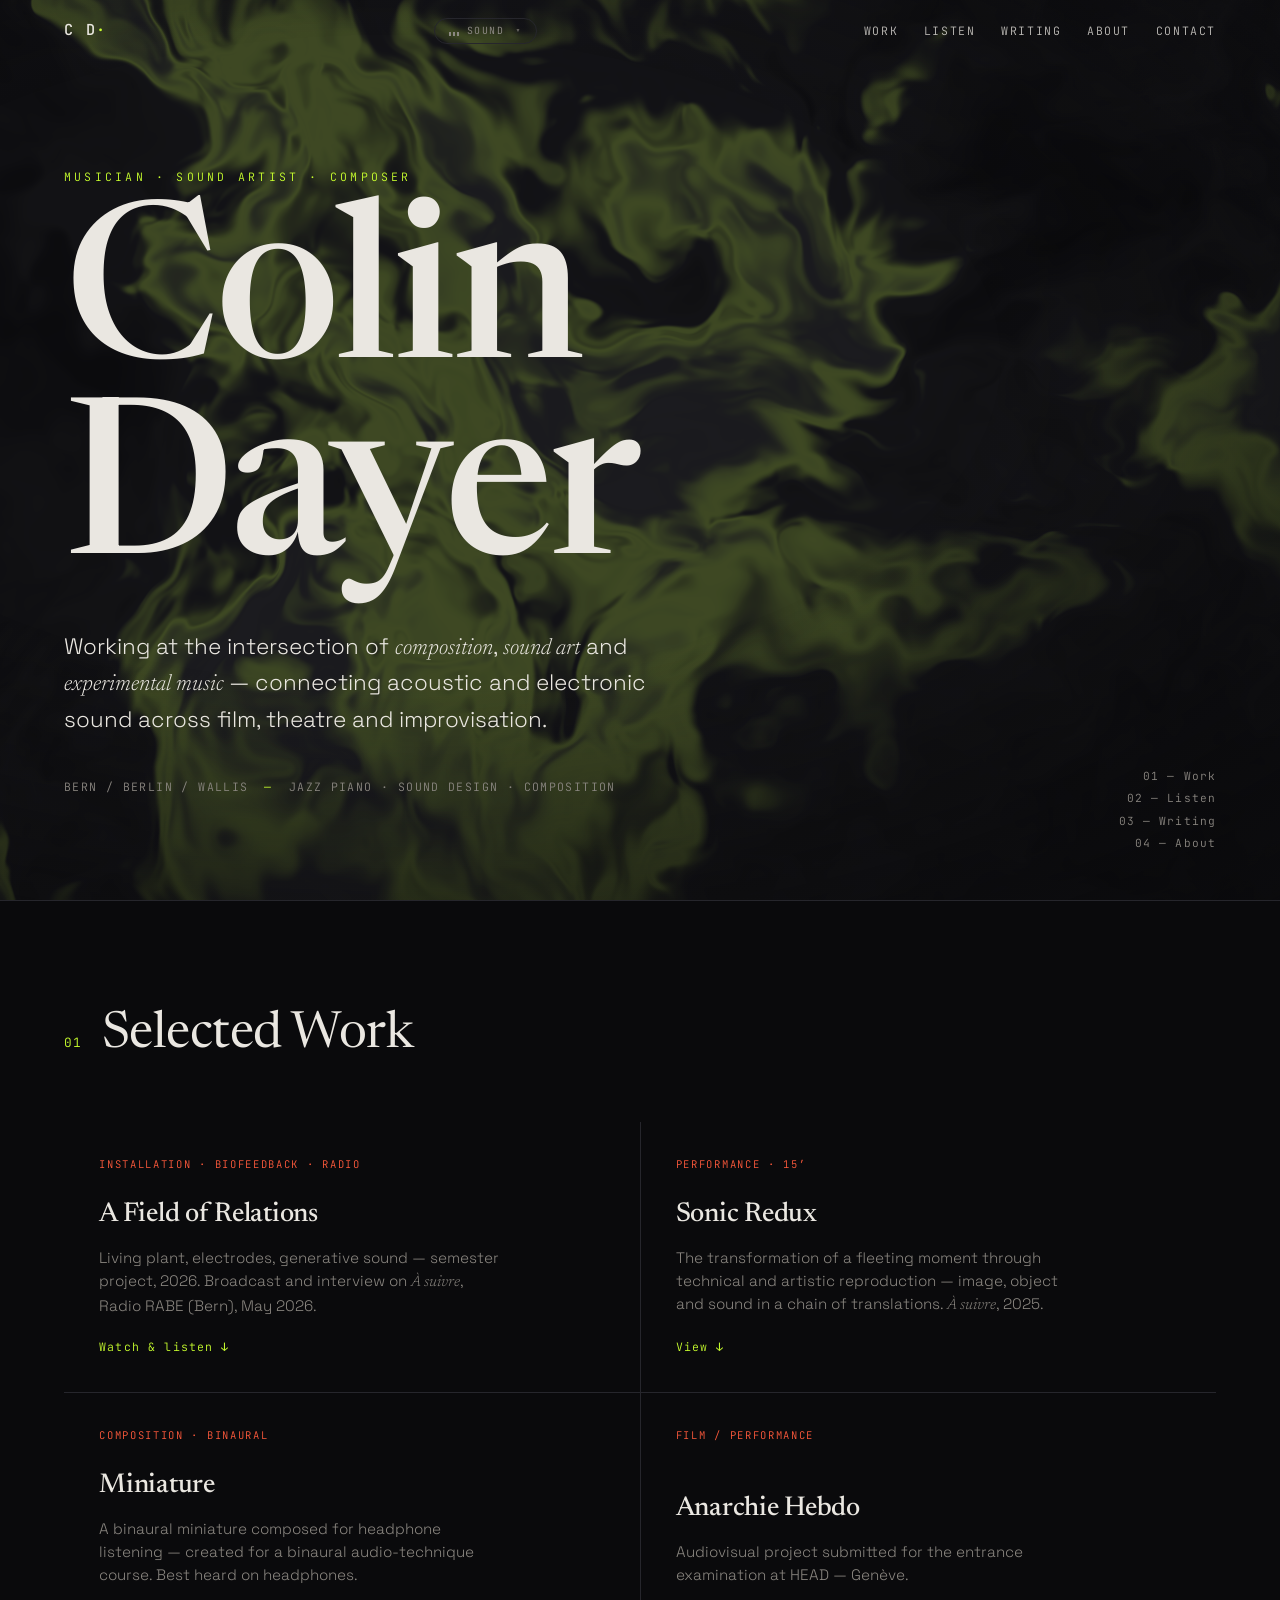
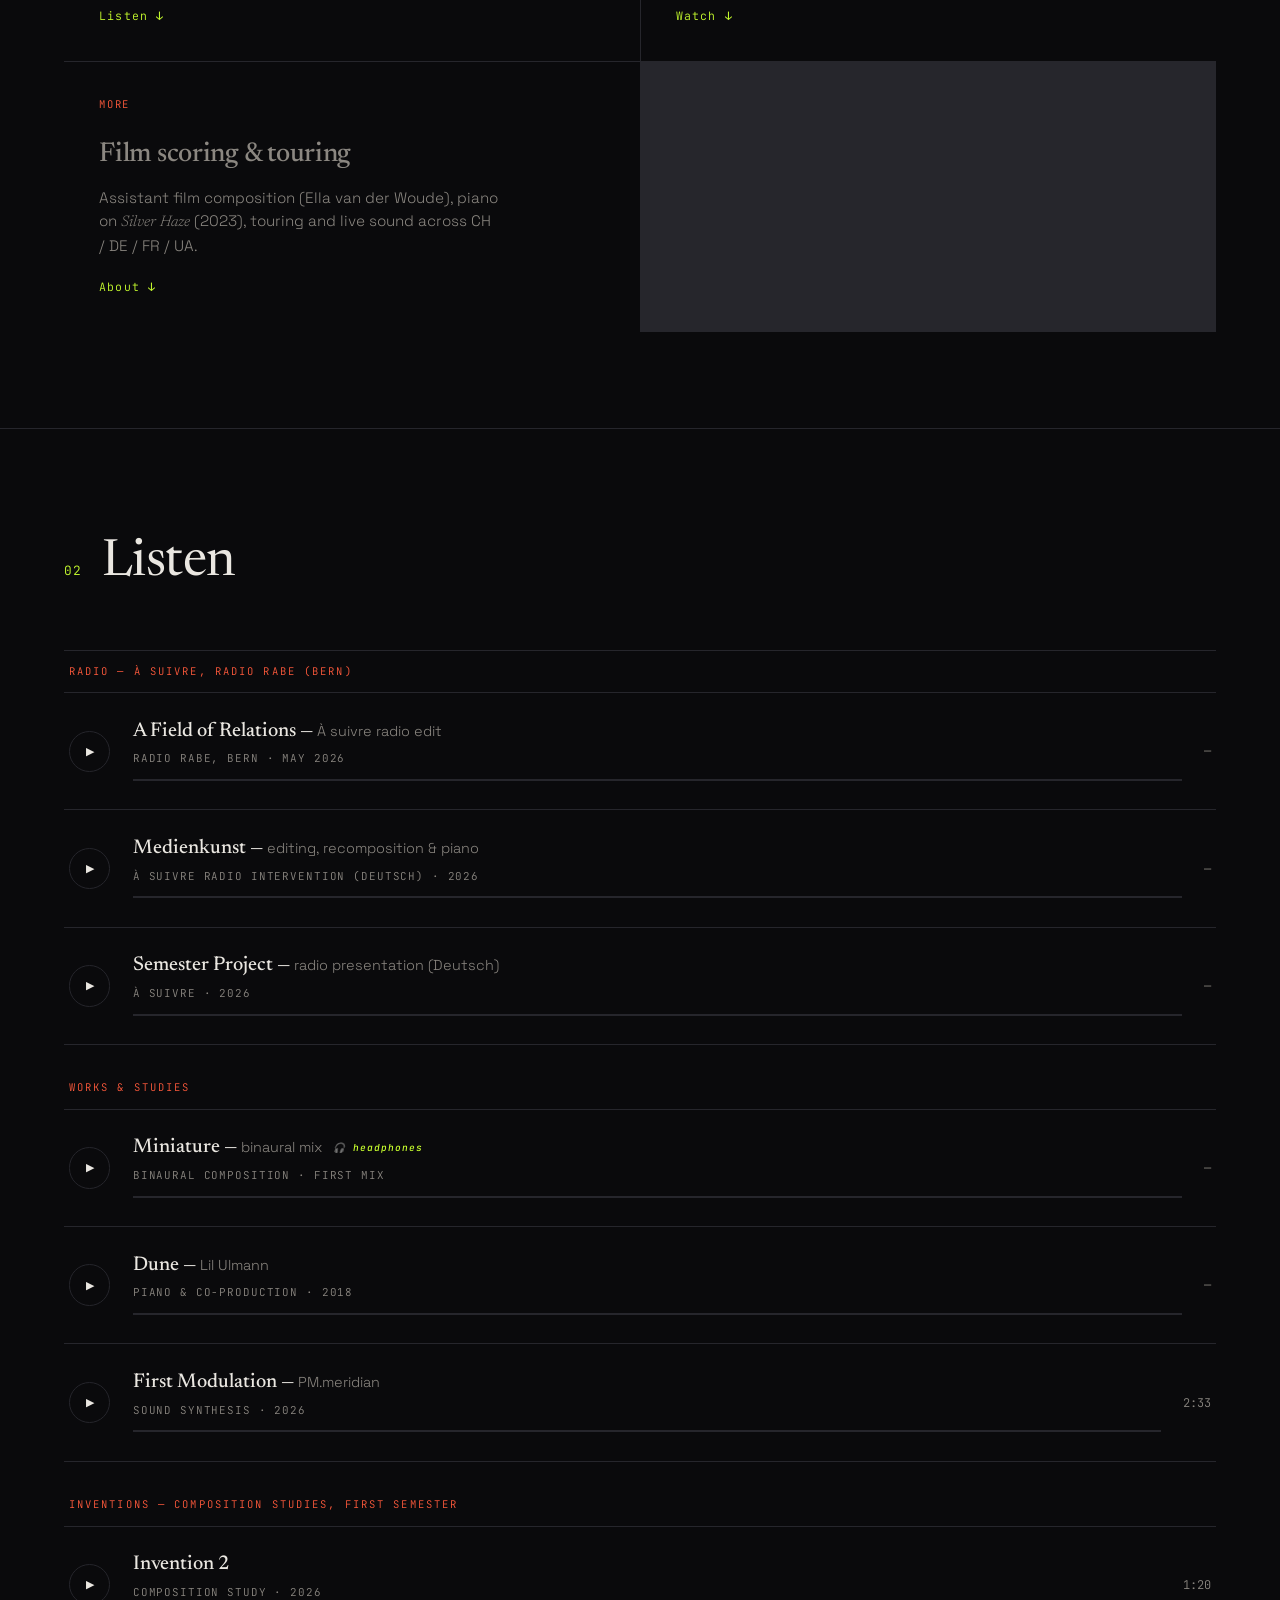
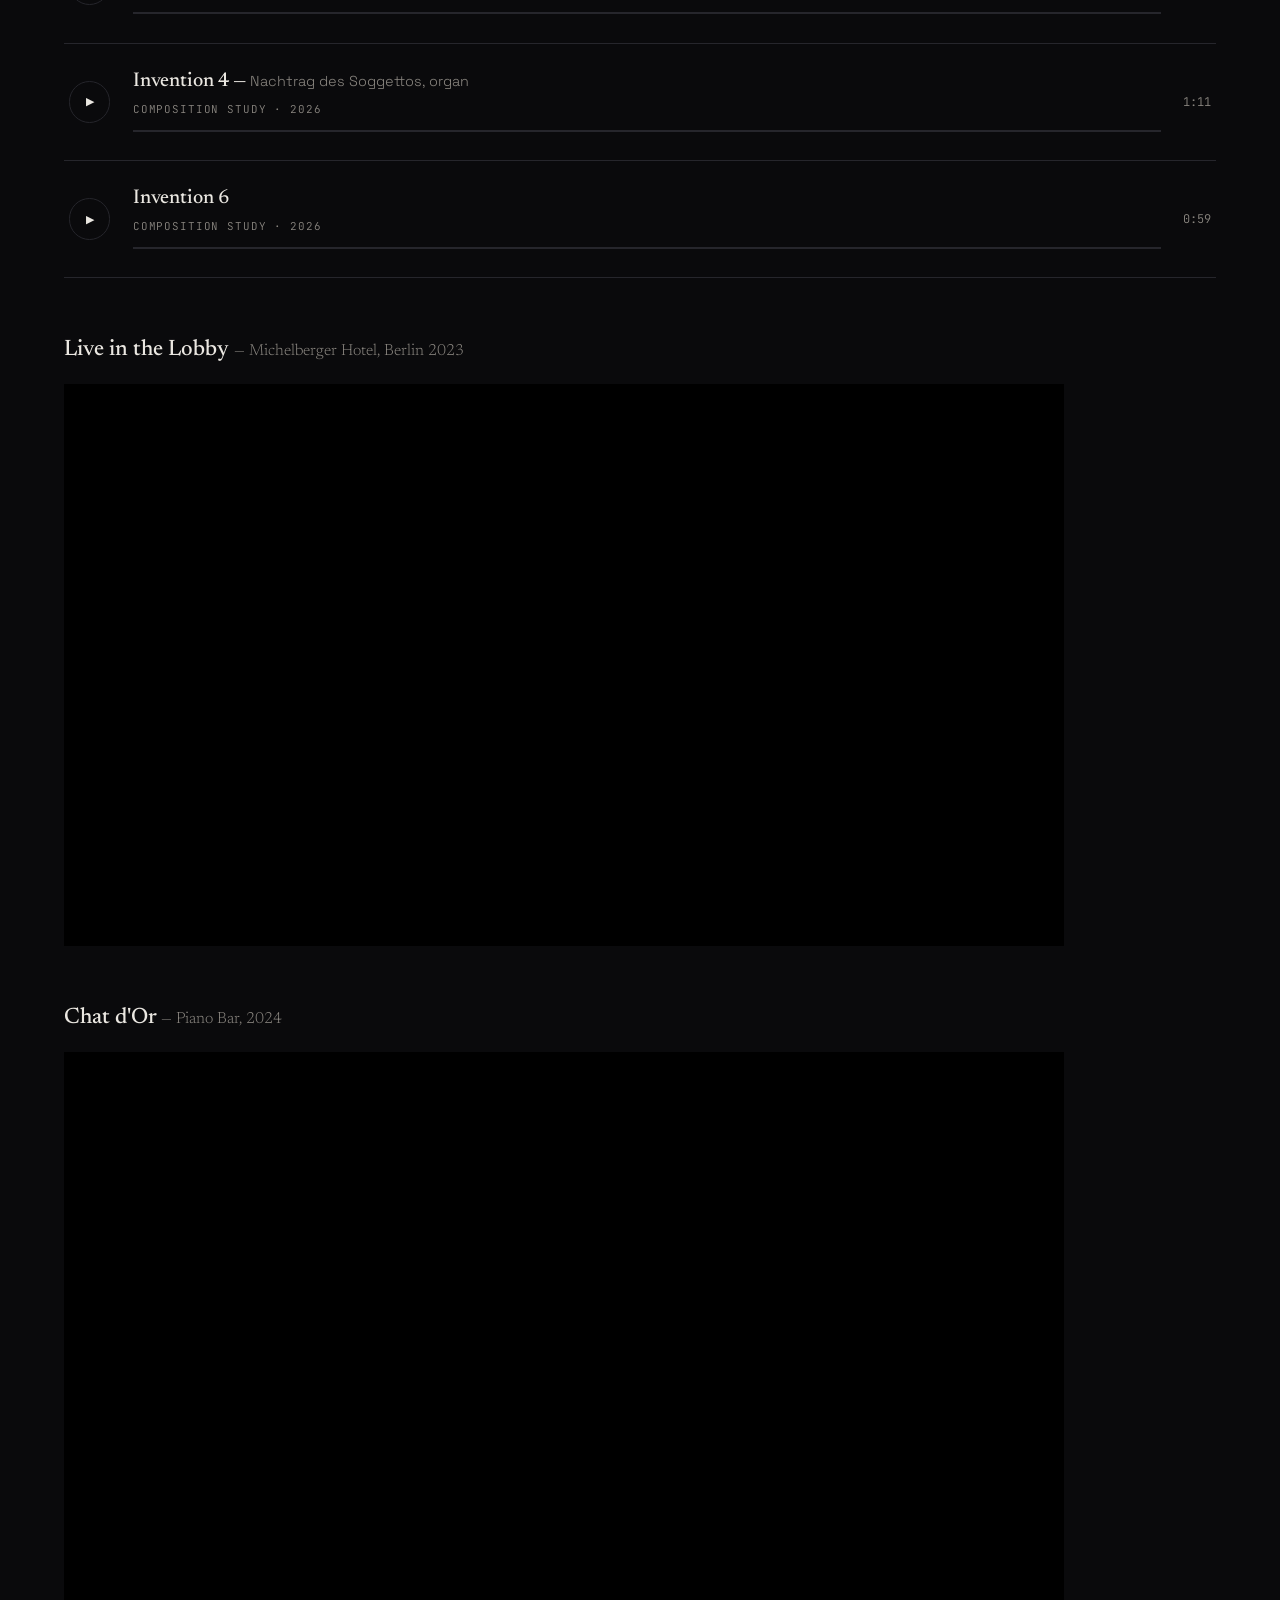
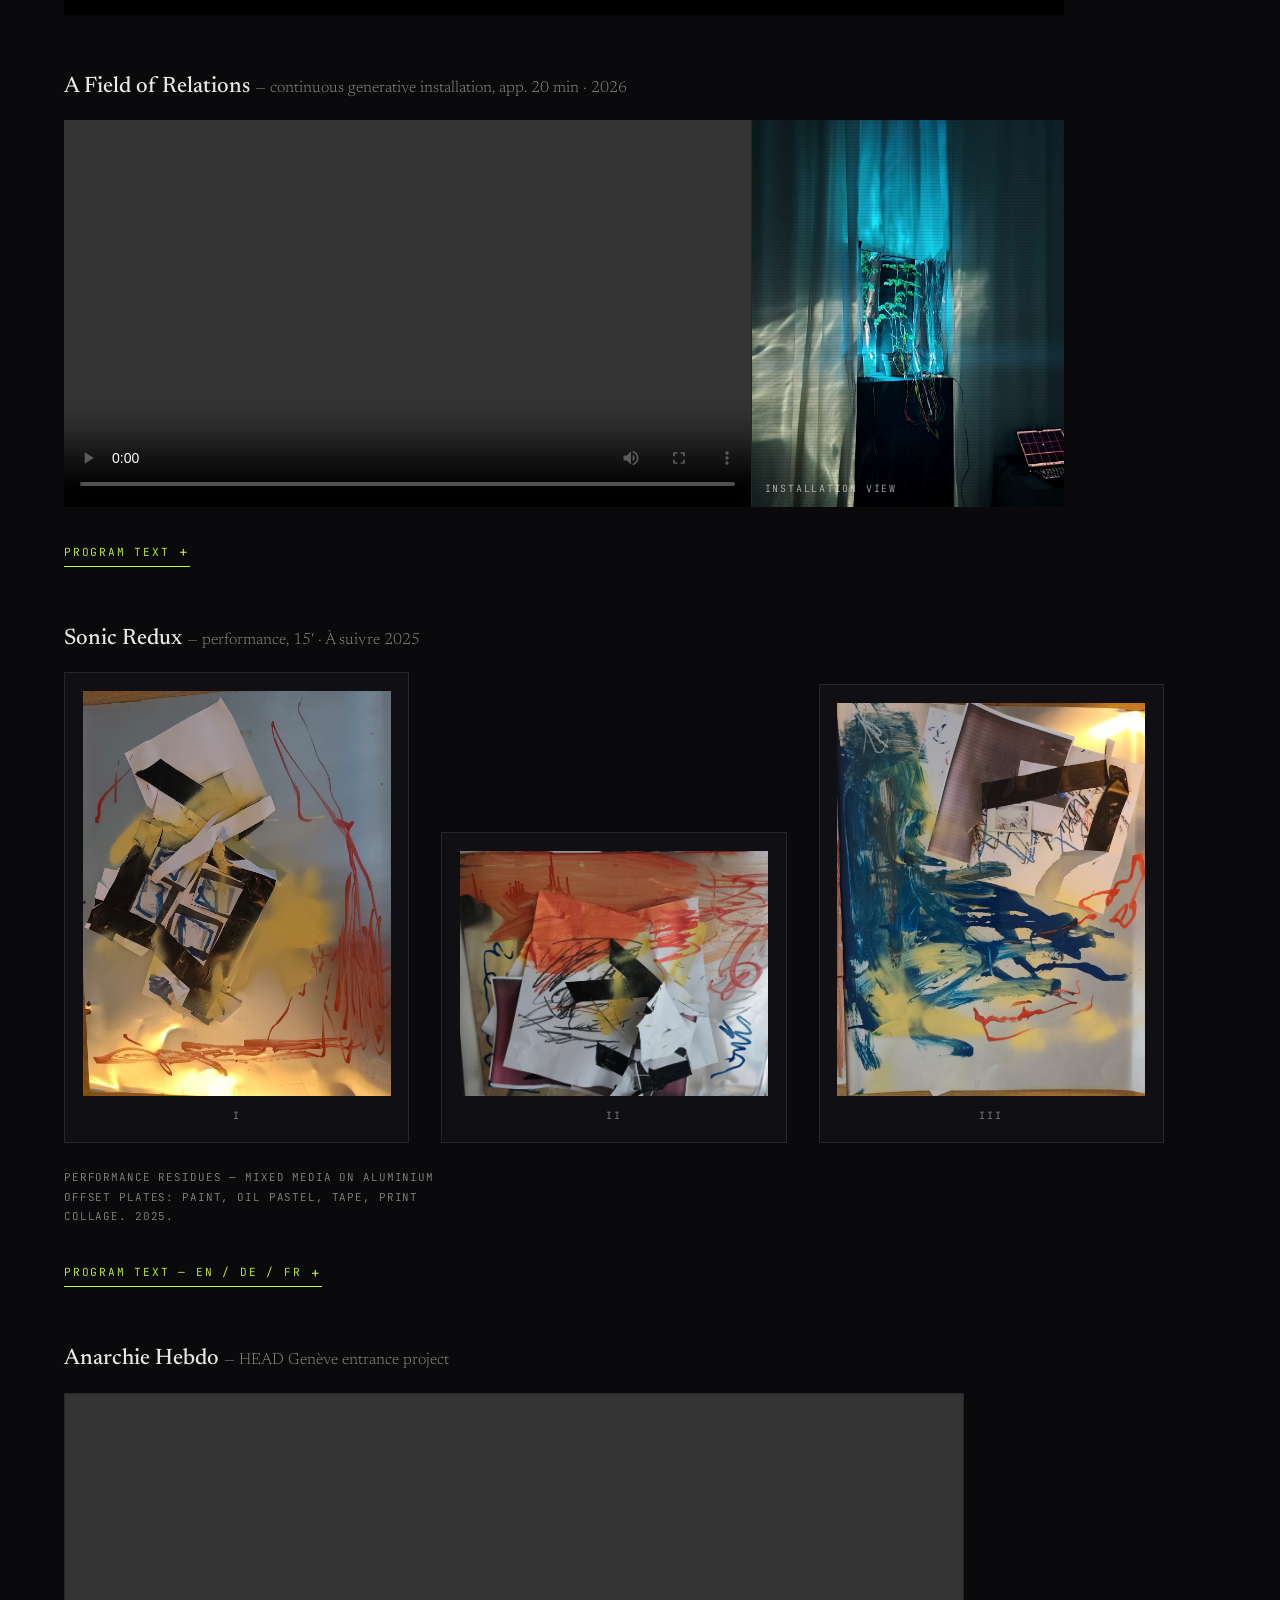
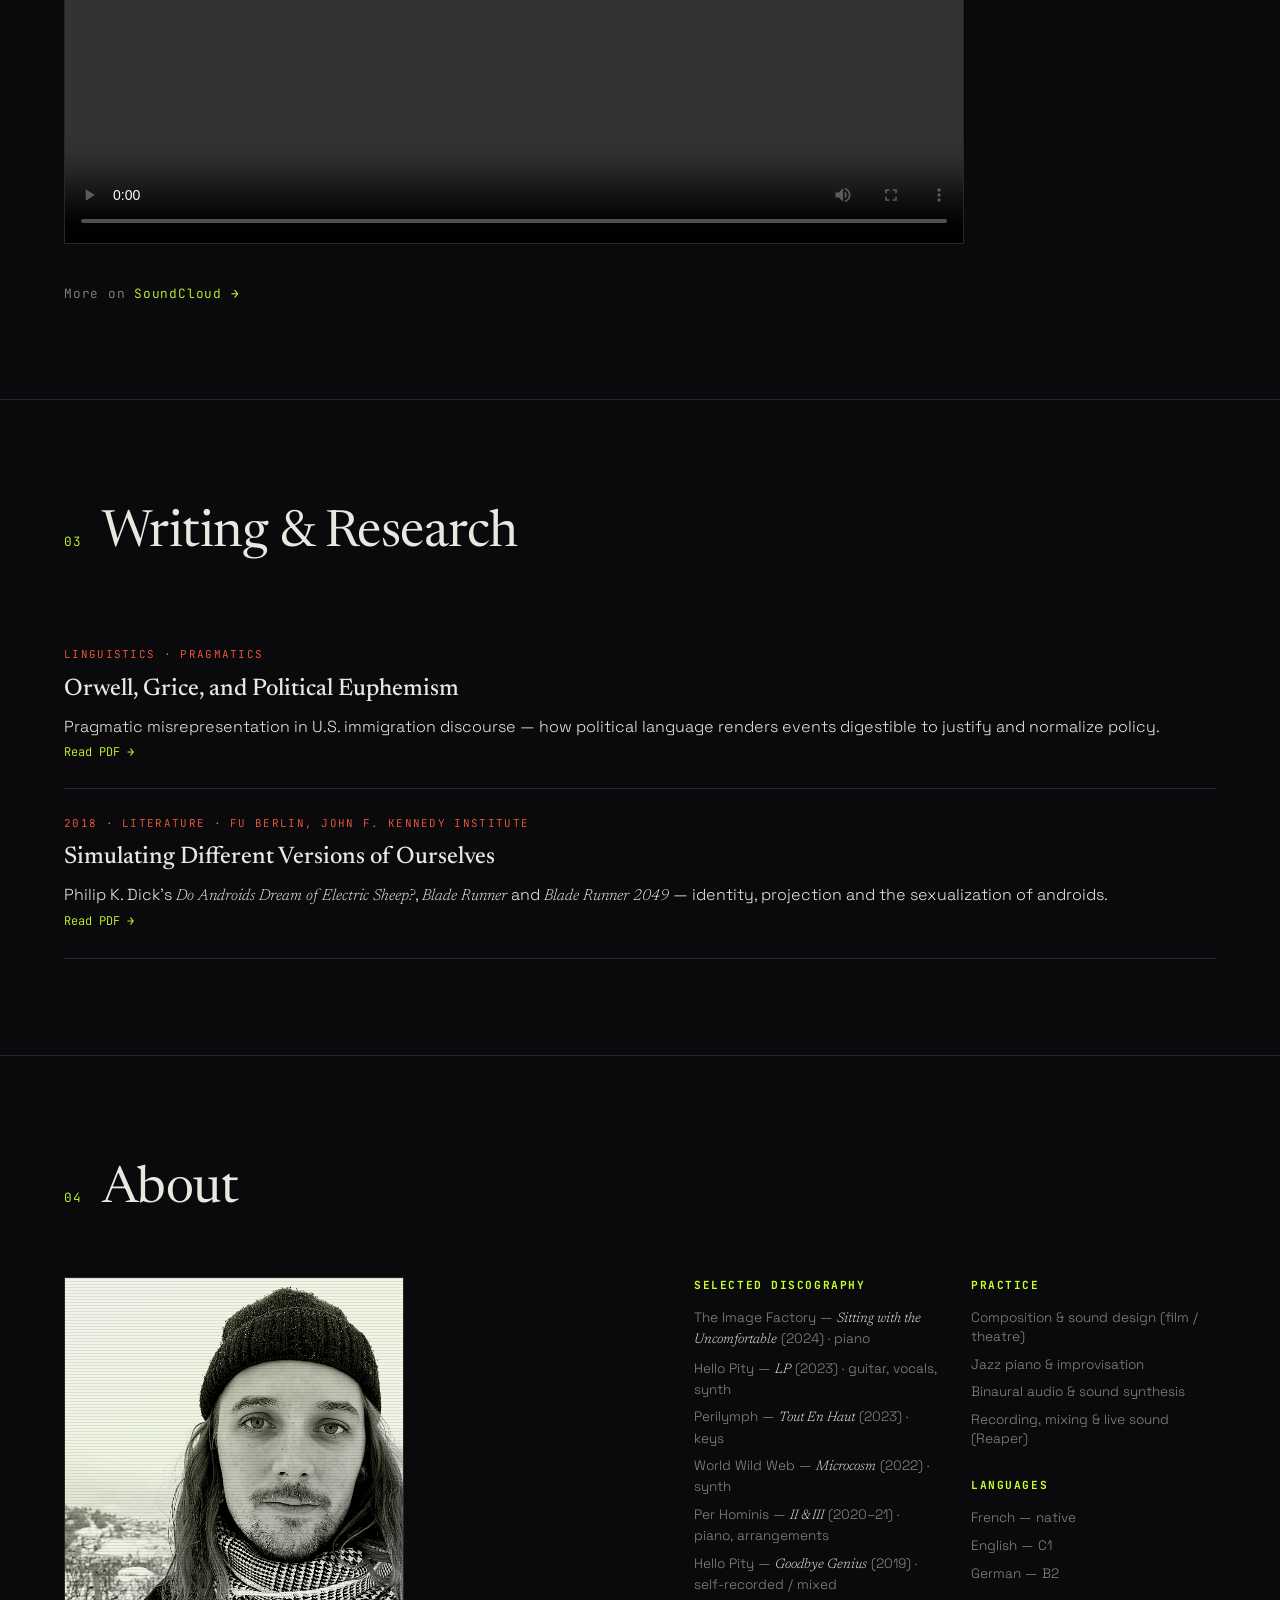
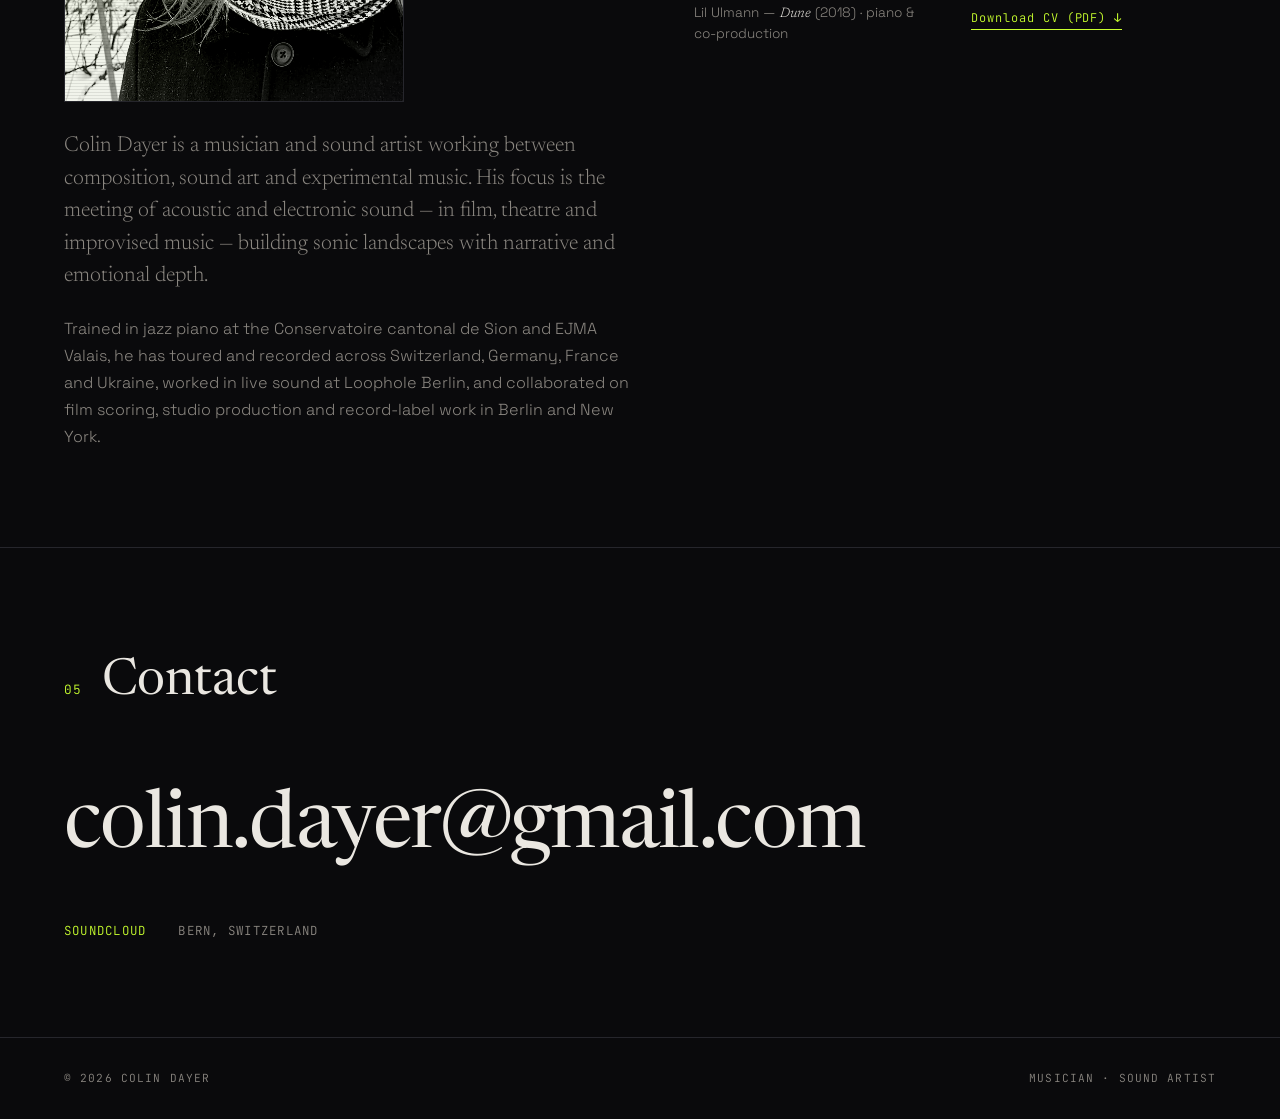
==== commit 7a278922: "Gallery: keep three works, cropped to artwork only, renumbered I-III" ====
--- a/index.html
+++ b/index.html
@@ -285,11 +285,9 @@
     <div class="live-block" id="sonic-redux">
       <h3 class="video-title">Sonic Redux <span>— performance, 15′ · À suivre 2025</span></h3>
       <div class="gallery">
-        <figure class="gallery-item"><img src="assets/sonic-redux-1.jpg" alt="Sonic Redux — performance residue I" loading="lazy" /><figcaption>I</figcaption></figure>
-        <figure class="gallery-item"><img src="assets/sonic-redux-2.jpg" alt="Sonic Redux — performance residue II" loading="lazy" /><figcaption>II</figcaption></figure>
-        <figure class="gallery-item"><img src="assets/sonic-redux-3.jpg" alt="Sonic Redux — performance residue III" loading="lazy" /><figcaption>III</figcaption></figure>
-        <figure class="gallery-item"><img src="assets/sonic-redux-4.jpg" alt="Sonic Redux — performance residue IV" loading="lazy" /><figcaption>IV</figcaption></figure>
-        <figure class="gallery-item"><img src="assets/sonic-redux-5.jpg" alt="Sonic Redux — performance residue V" loading="lazy" /><figcaption>V</figcaption></figure>
+        <figure class="gallery-item"><img src="assets/sonic-redux-1.jpg?v=2" alt="Sonic Redux — performance residue I" loading="lazy" /><figcaption>I</figcaption></figure>
+        <figure class="gallery-item"><img src="assets/sonic-redux-2.jpg?v=2" alt="Sonic Redux — performance residue II" loading="lazy" /><figcaption>II</figcaption></figure>
+        <figure class="gallery-item"><img src="assets/sonic-redux-3.jpg?v=2" alt="Sonic Redux — performance residue III" loading="lazy" /><figcaption>III</figcaption></figure>
       </div>
       <p class="gallery-caption">Performance residues — mixed media on aluminium offset plates: paint, oil pastel, tape, print collage. 2025.</p>
       <details class="prog-text">
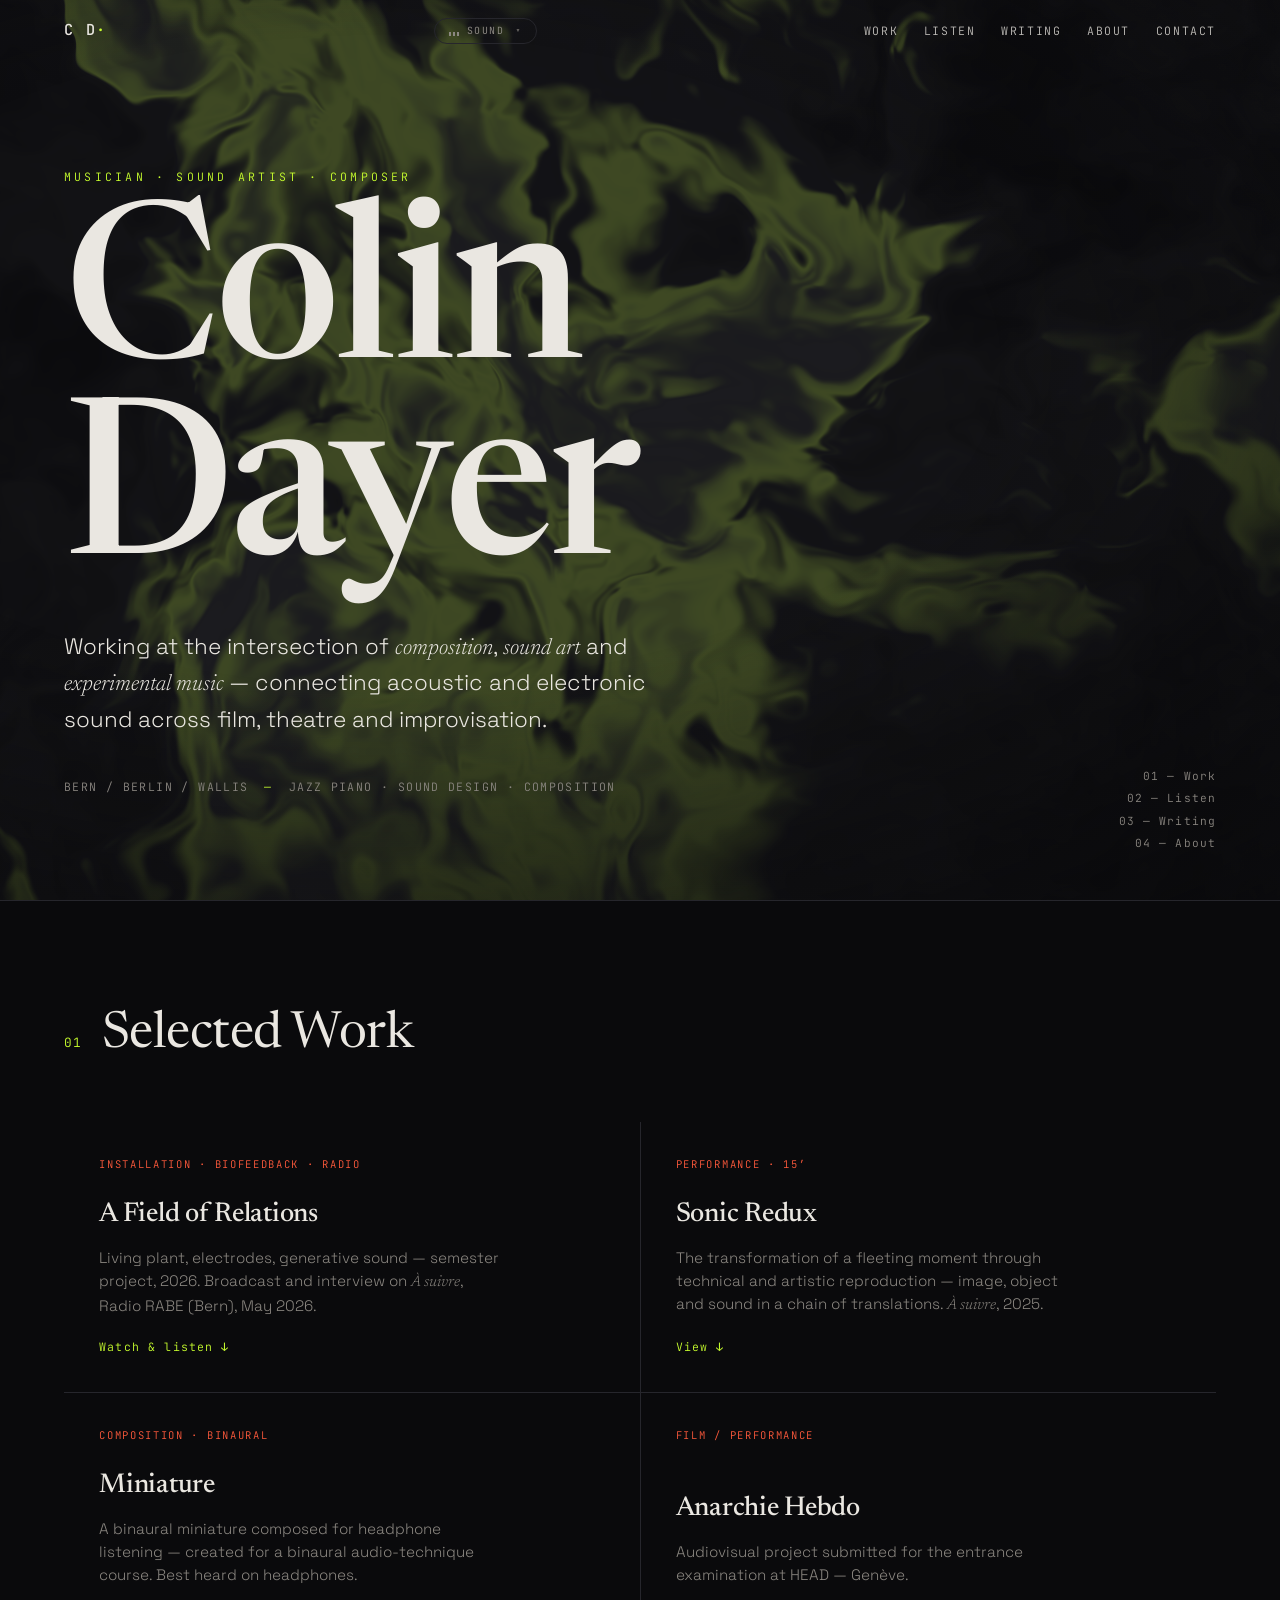
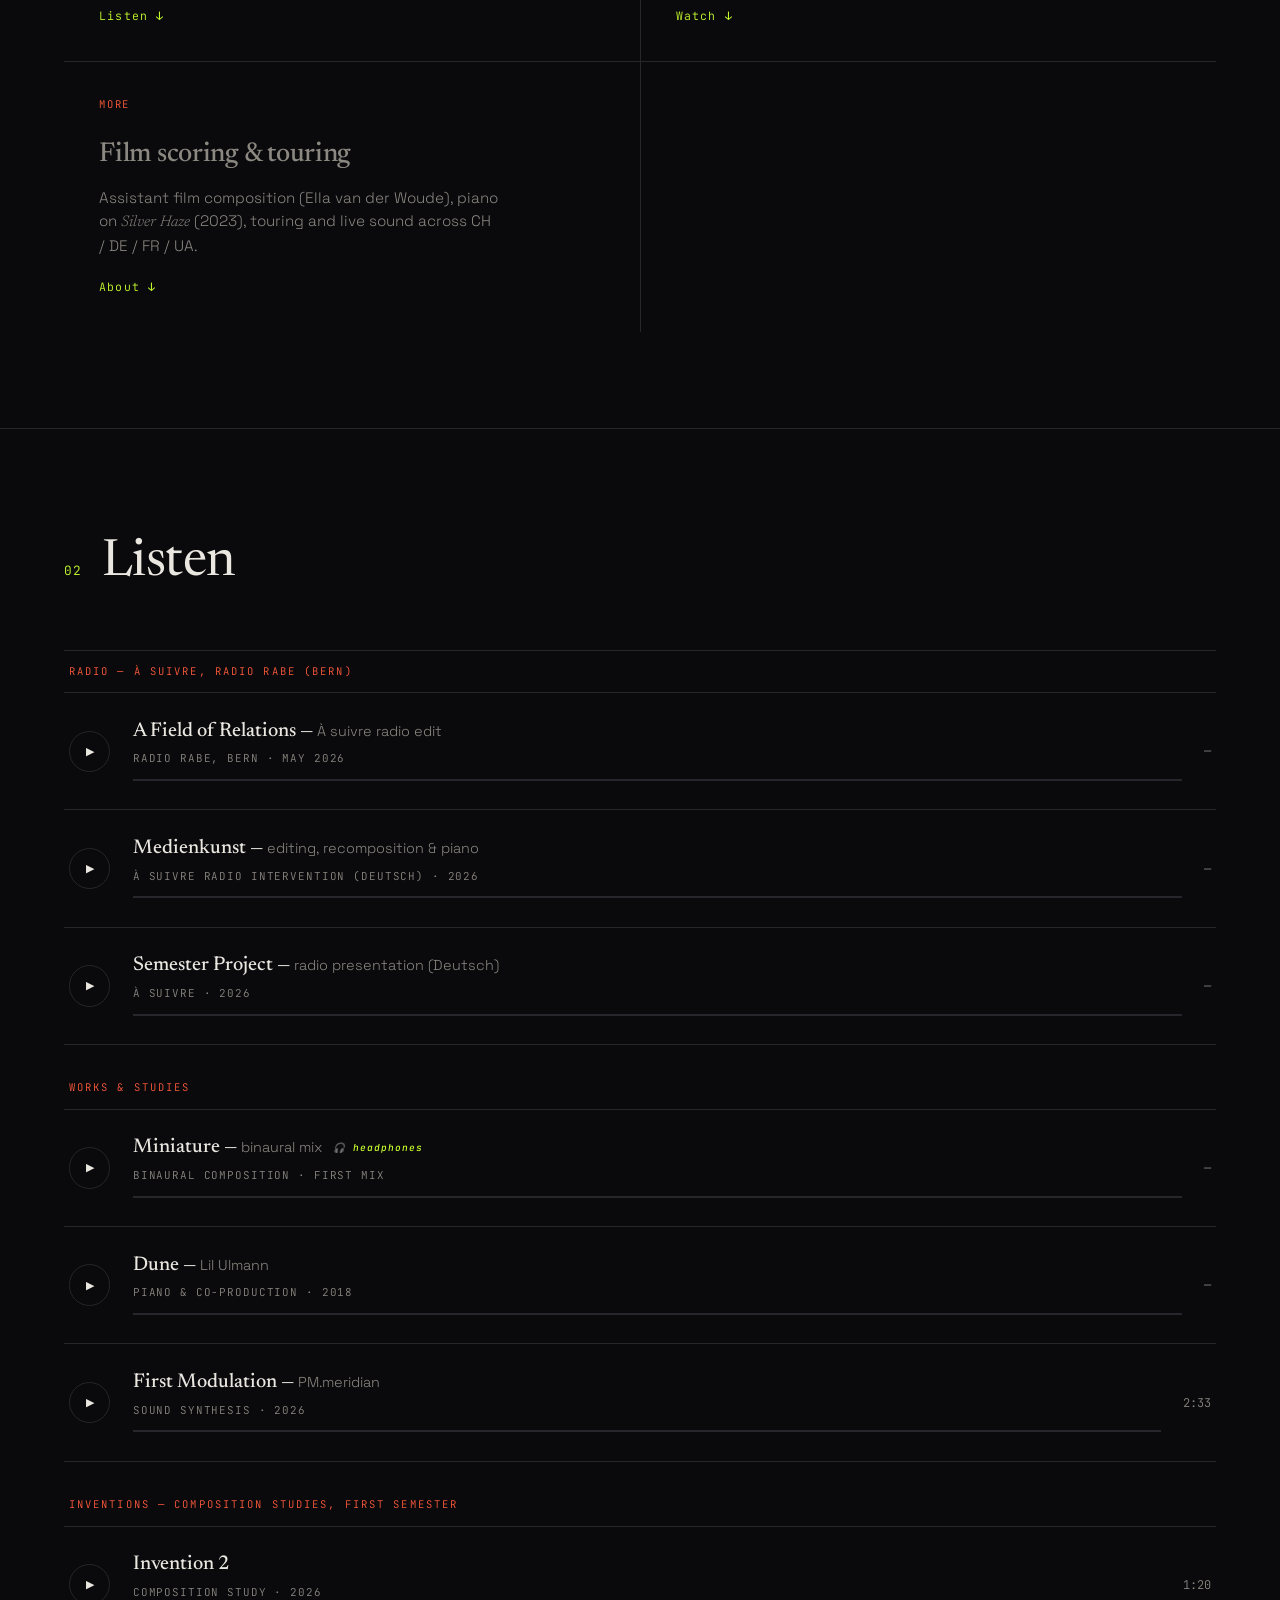
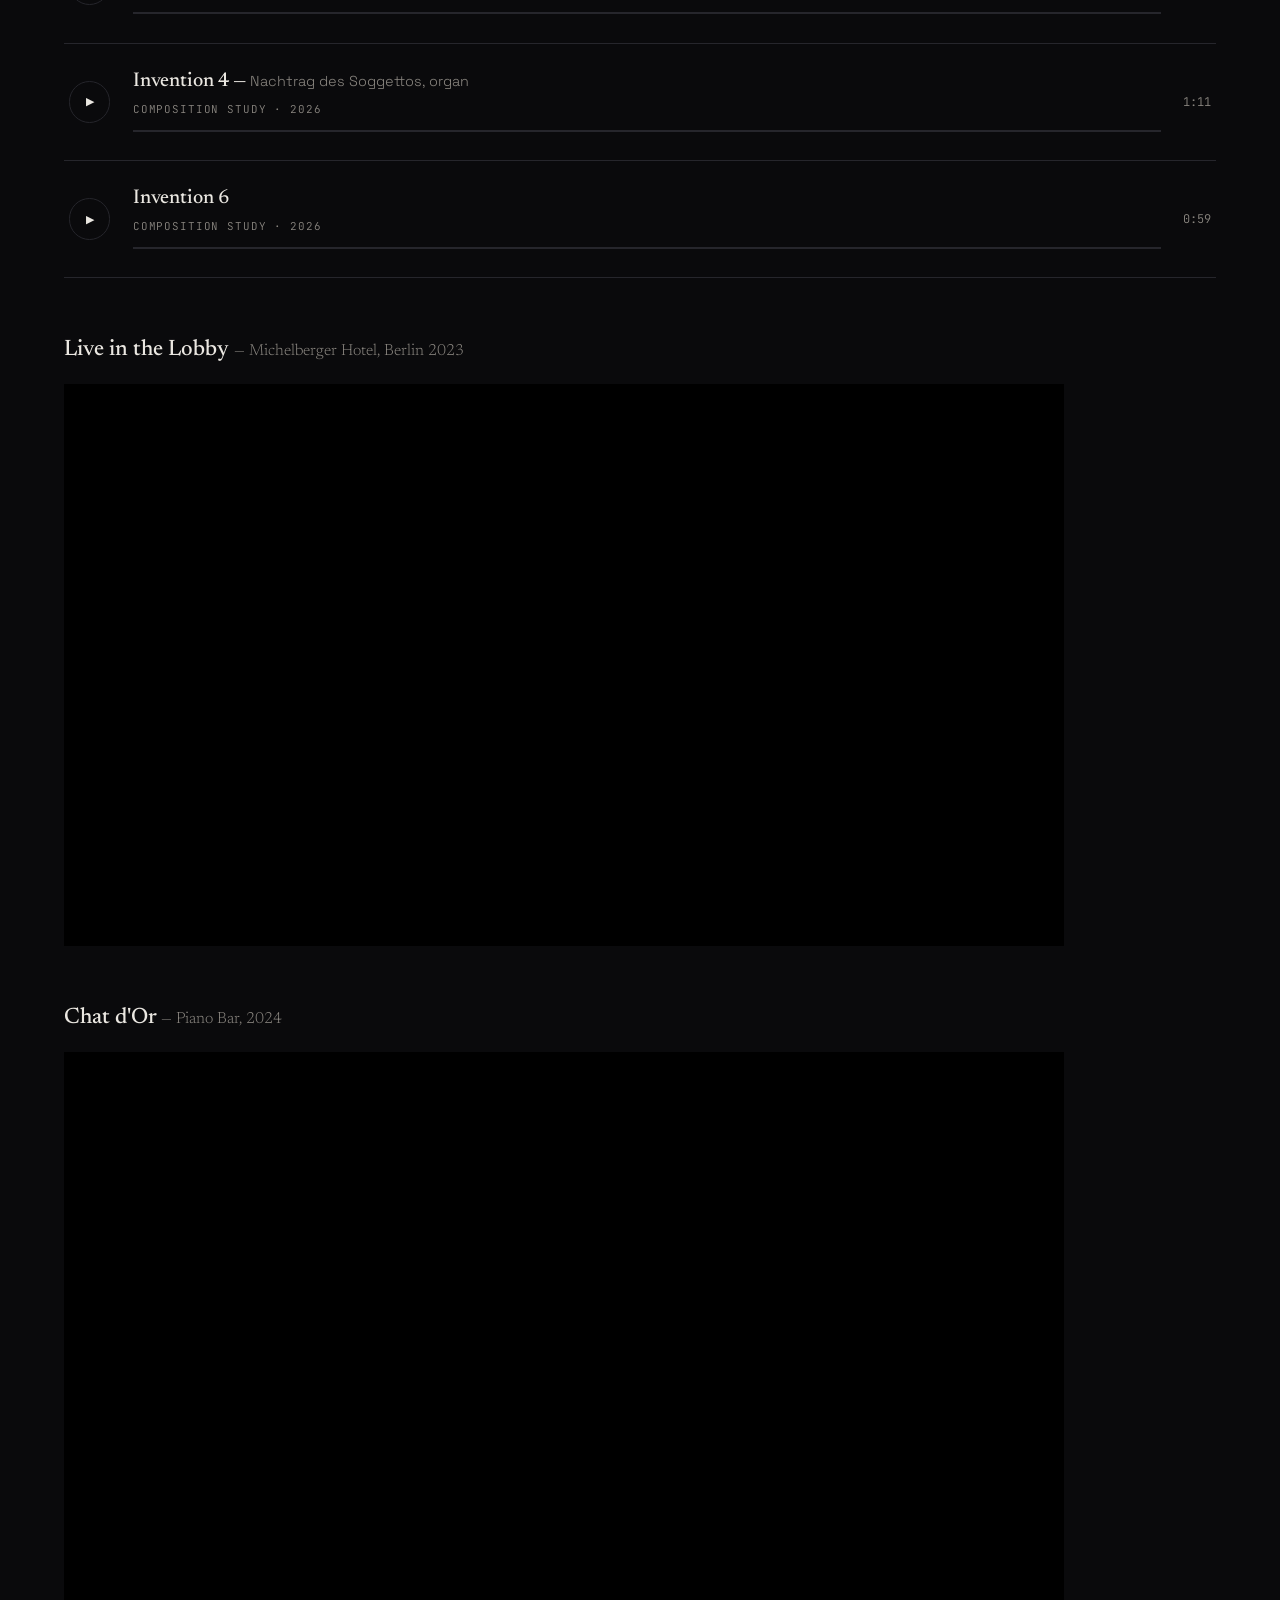
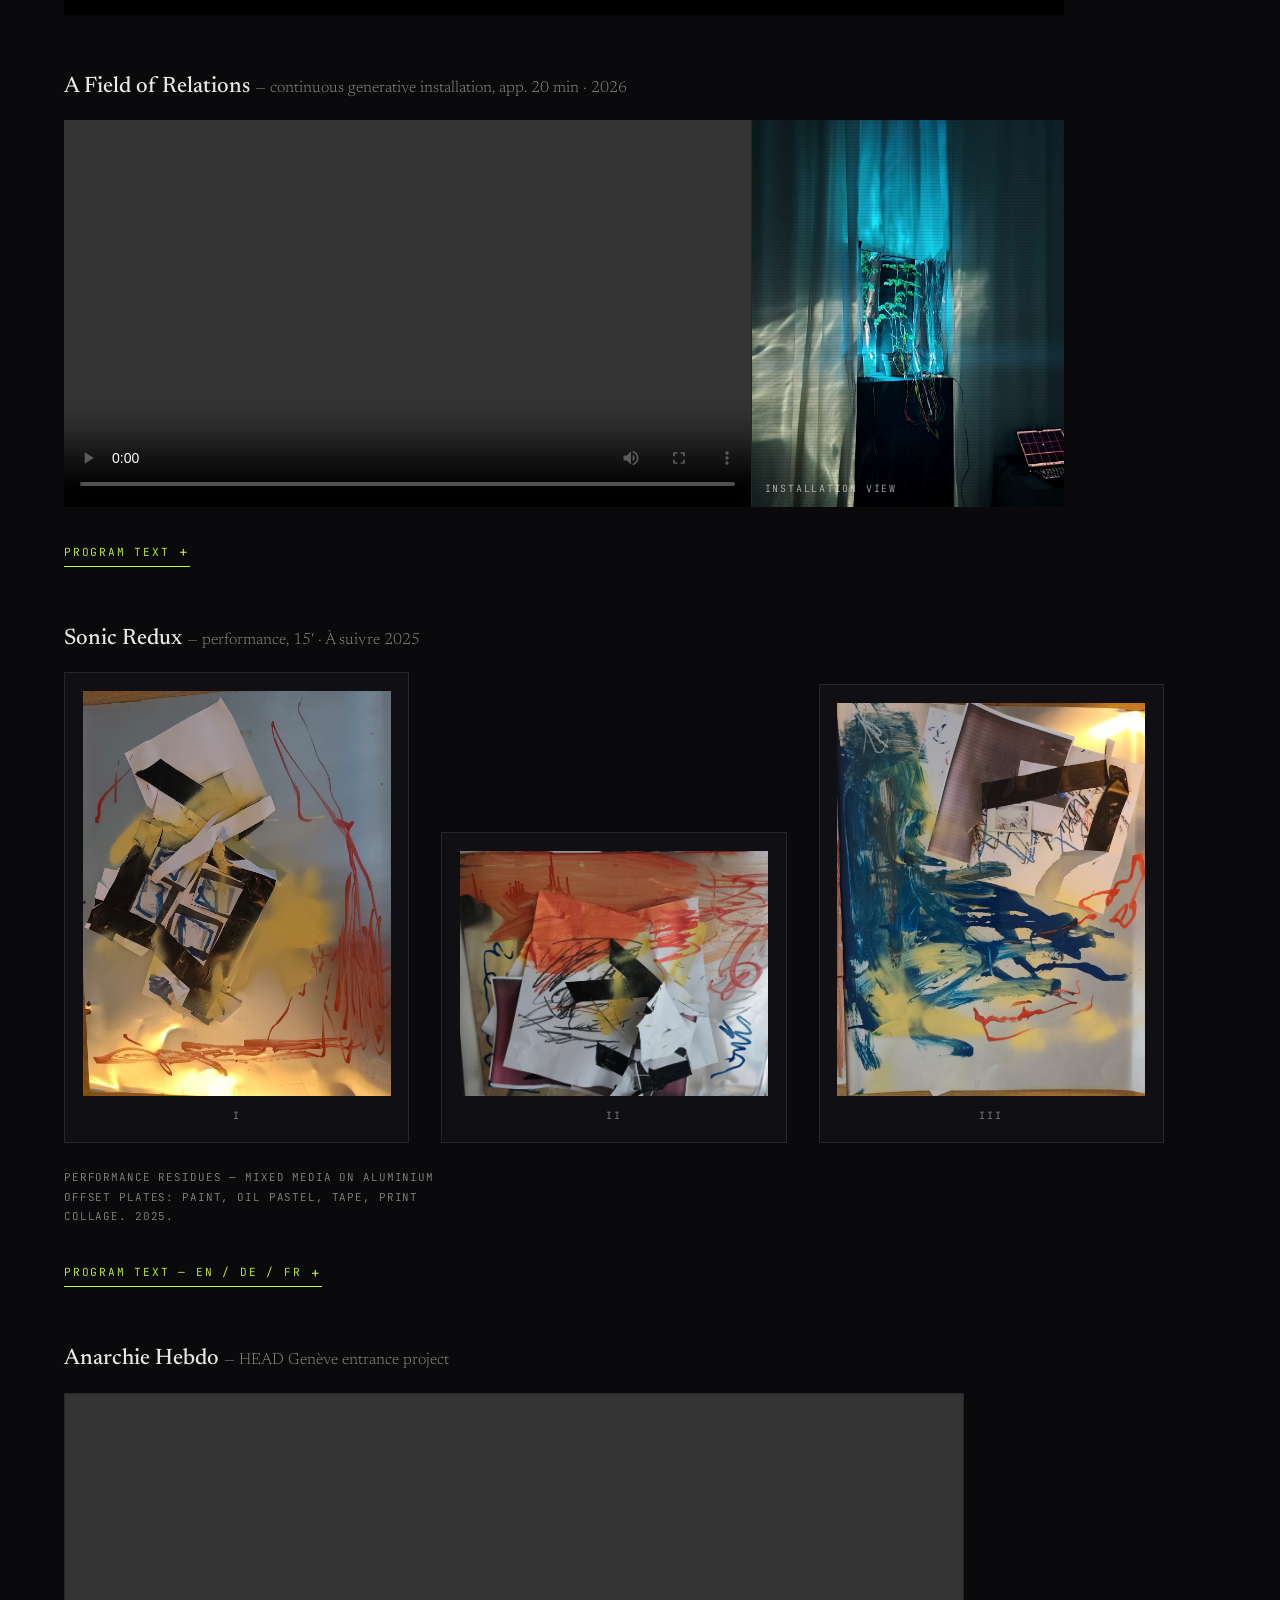
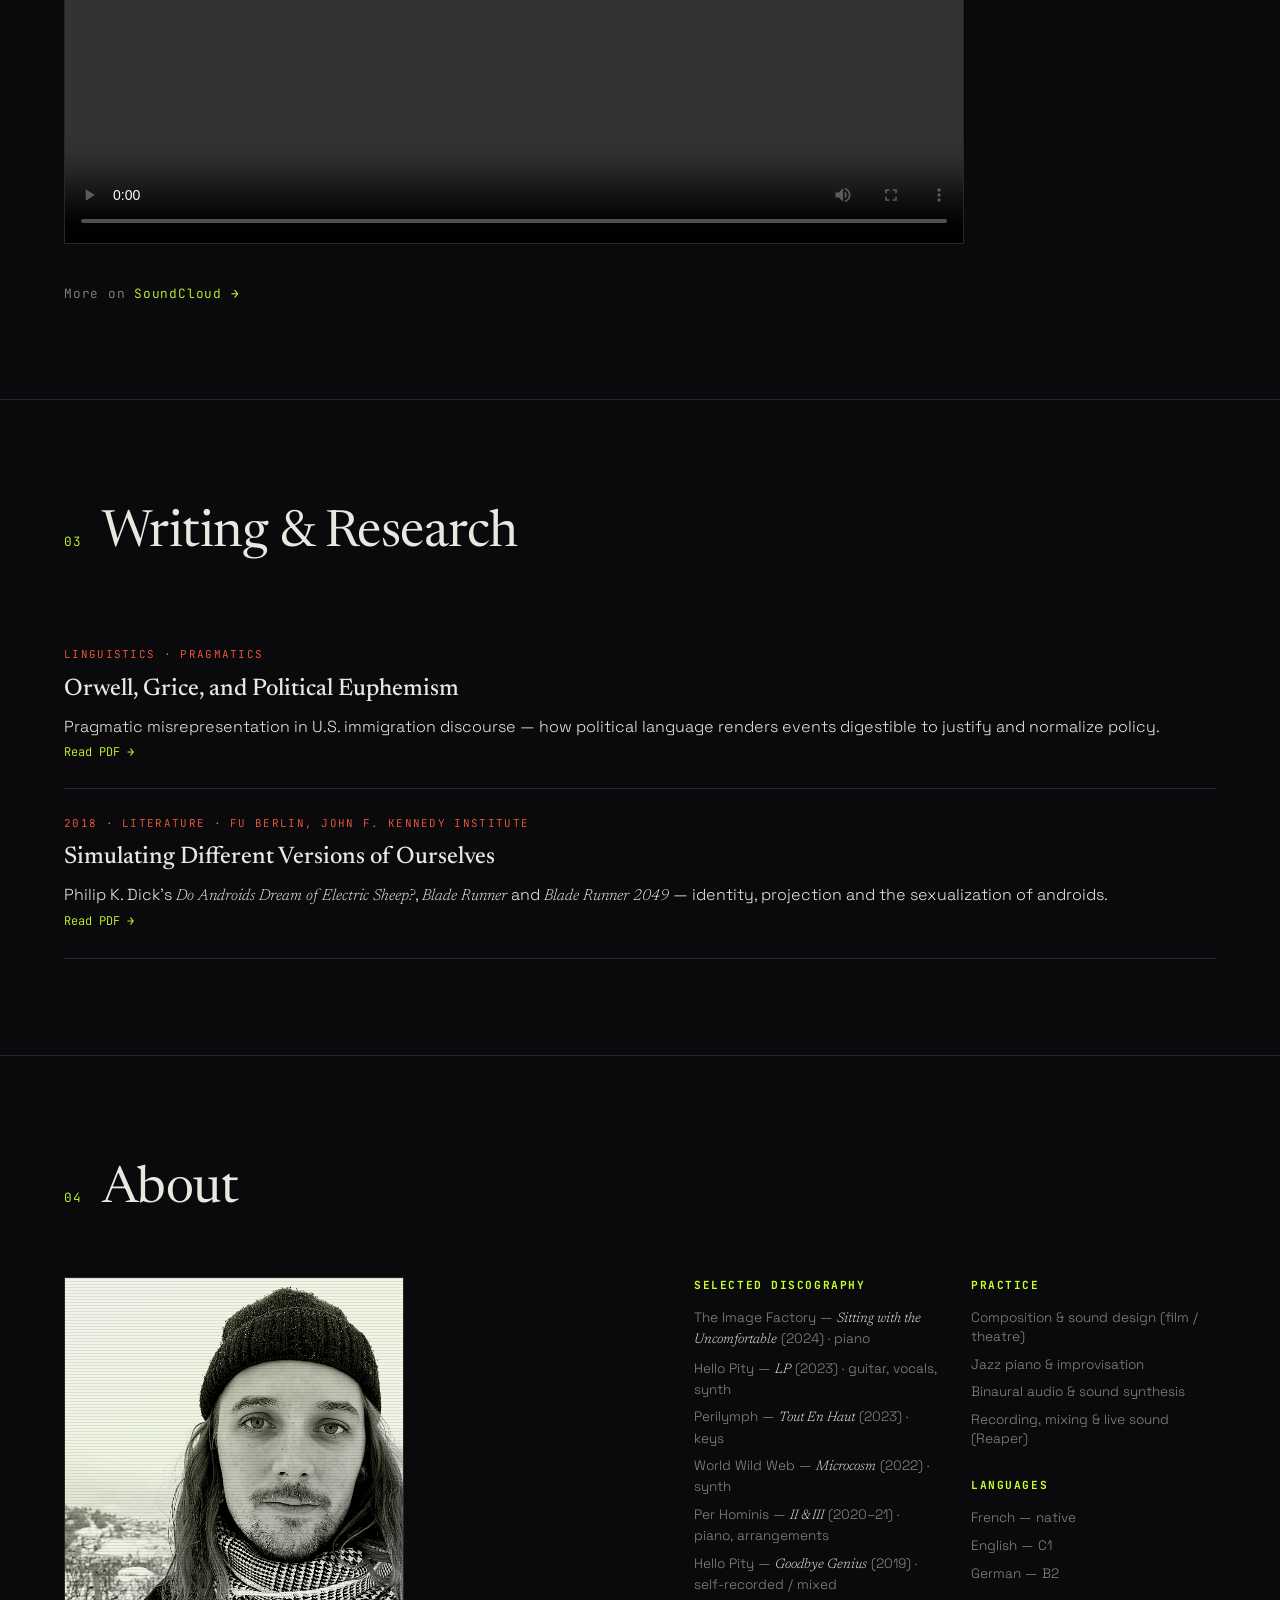
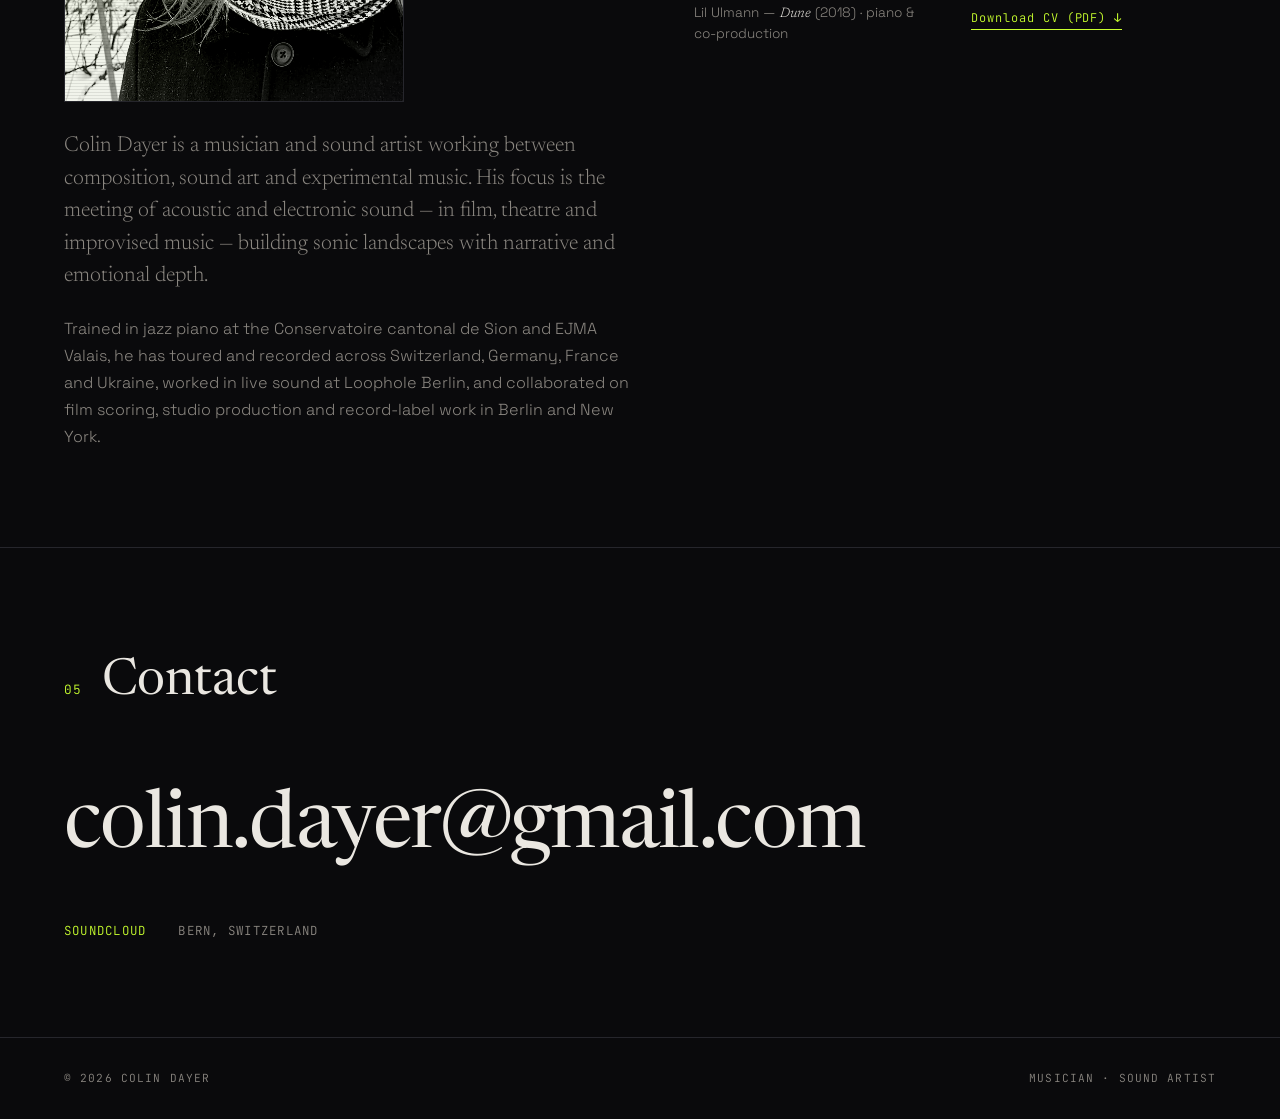
==== commit 6081fb21: "Fill empty work-grid cell with black filler card" ====
--- a/index.html
+++ b/index.html
@@ -8,7 +8,7 @@
 <link rel="preconnect" href="https://fonts.googleapis.com" />
 <link rel="preconnect" href="https://fonts.gstatic.com" crossorigin />
 <link href="https://fonts.googleapis.com/css2?family=Space+Grotesk:wght@300;400;500;700&family=Newsreader:ital,opsz,wght@0,6..72,400;0,6..72,500;1,6..72,400&family=JetBrains+Mono:wght@400;500&display=swap" rel="stylesheet" />
-<link rel="stylesheet" href="css/style.css?v=6" />
+<link rel="stylesheet" href="css/style.css?v=7" />
 </head>
 <body>
 <div class="grain" aria-hidden="true"></div>
@@ -114,6 +114,8 @@
            touring and live sound across CH / DE / FR / UA.</p>
         <a class="work-link" href="#about">About ↓</a>
       </article>
+
+      <article class="work-card filler" aria-hidden="true"></article>
     </div>
   </section>
 
--- a/css/style.css
+++ b/css/style.css
@@ -162,6 +162,7 @@
 }
 .work-card:hover{background:var(--bg-soft)}
 .work-card.muted{color:var(--ink-dim)}
+.work-card.filler{min-height:0;padding:0;pointer-events:none}
 .work-tag{
   font-family:var(--mono);font-size:.66rem;letter-spacing:.16em;
   text-transform:uppercase;color:var(--accent-2);margin-bottom:auto;
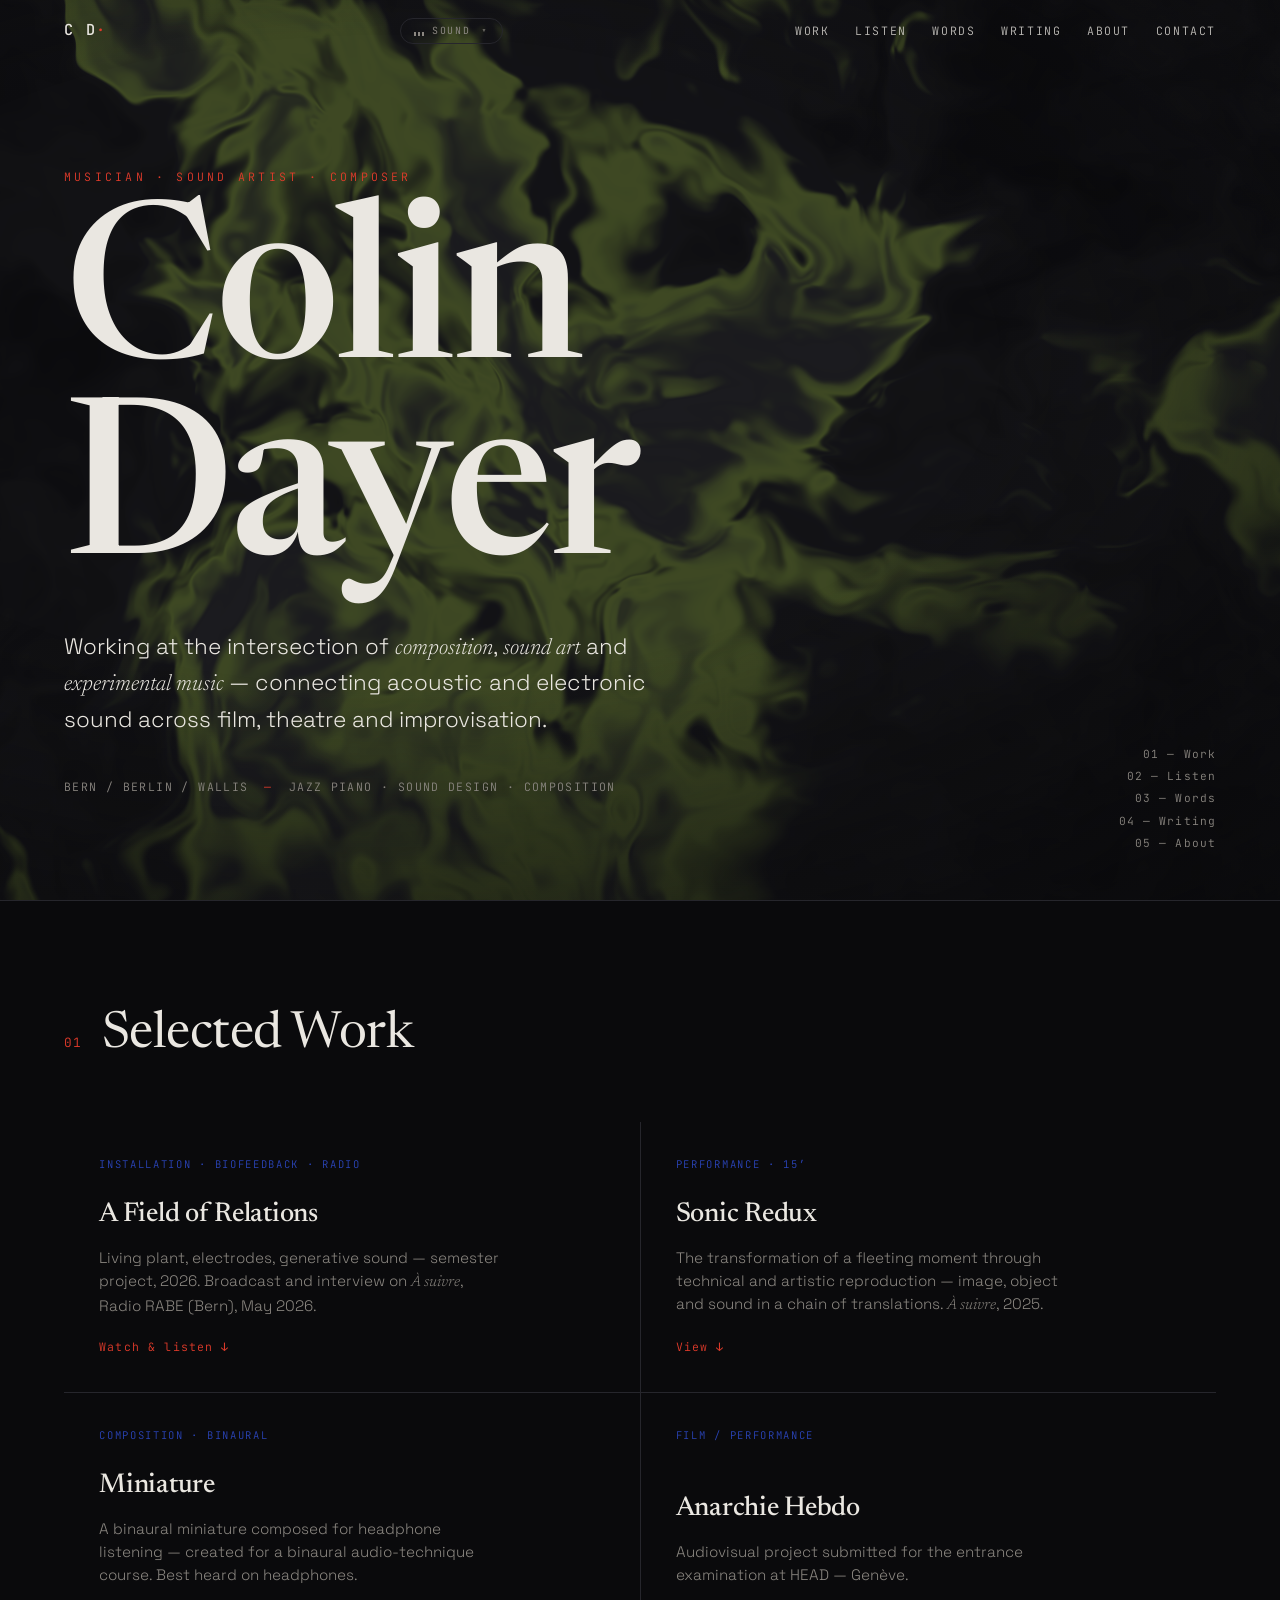
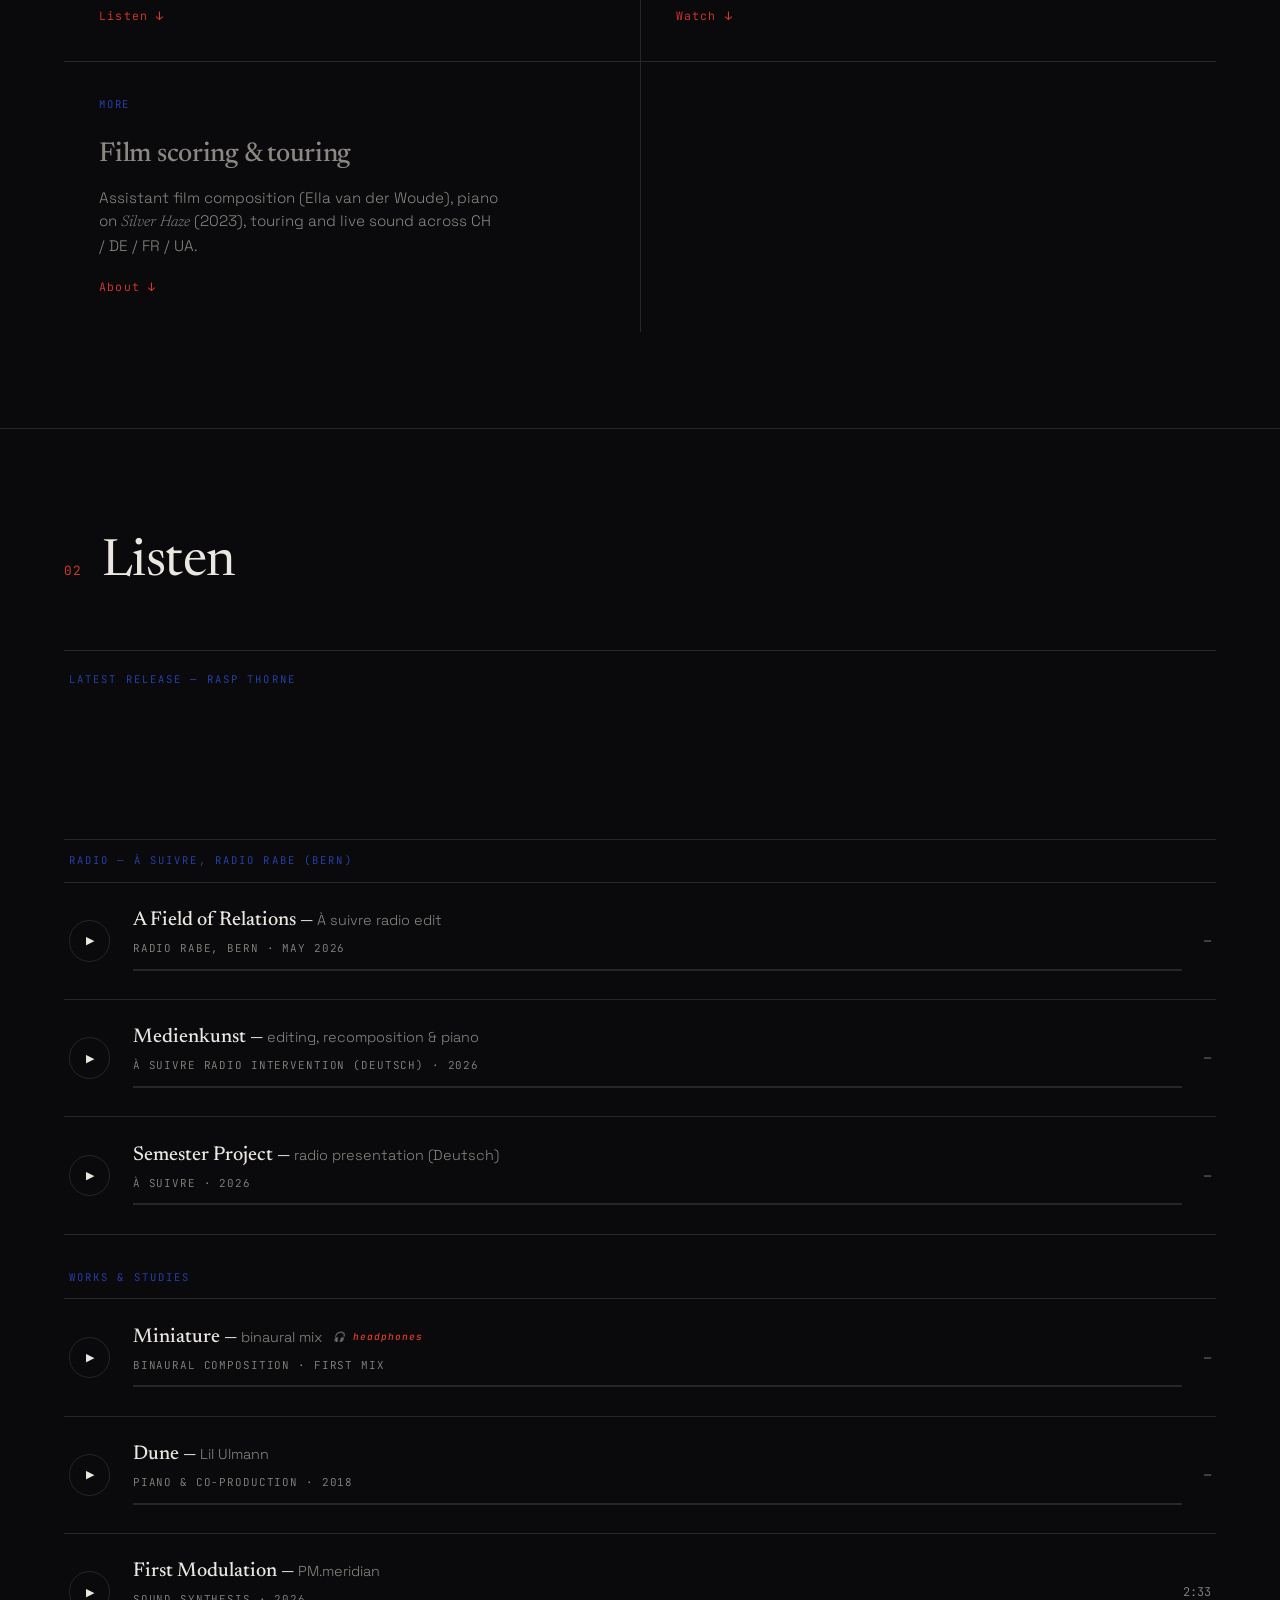
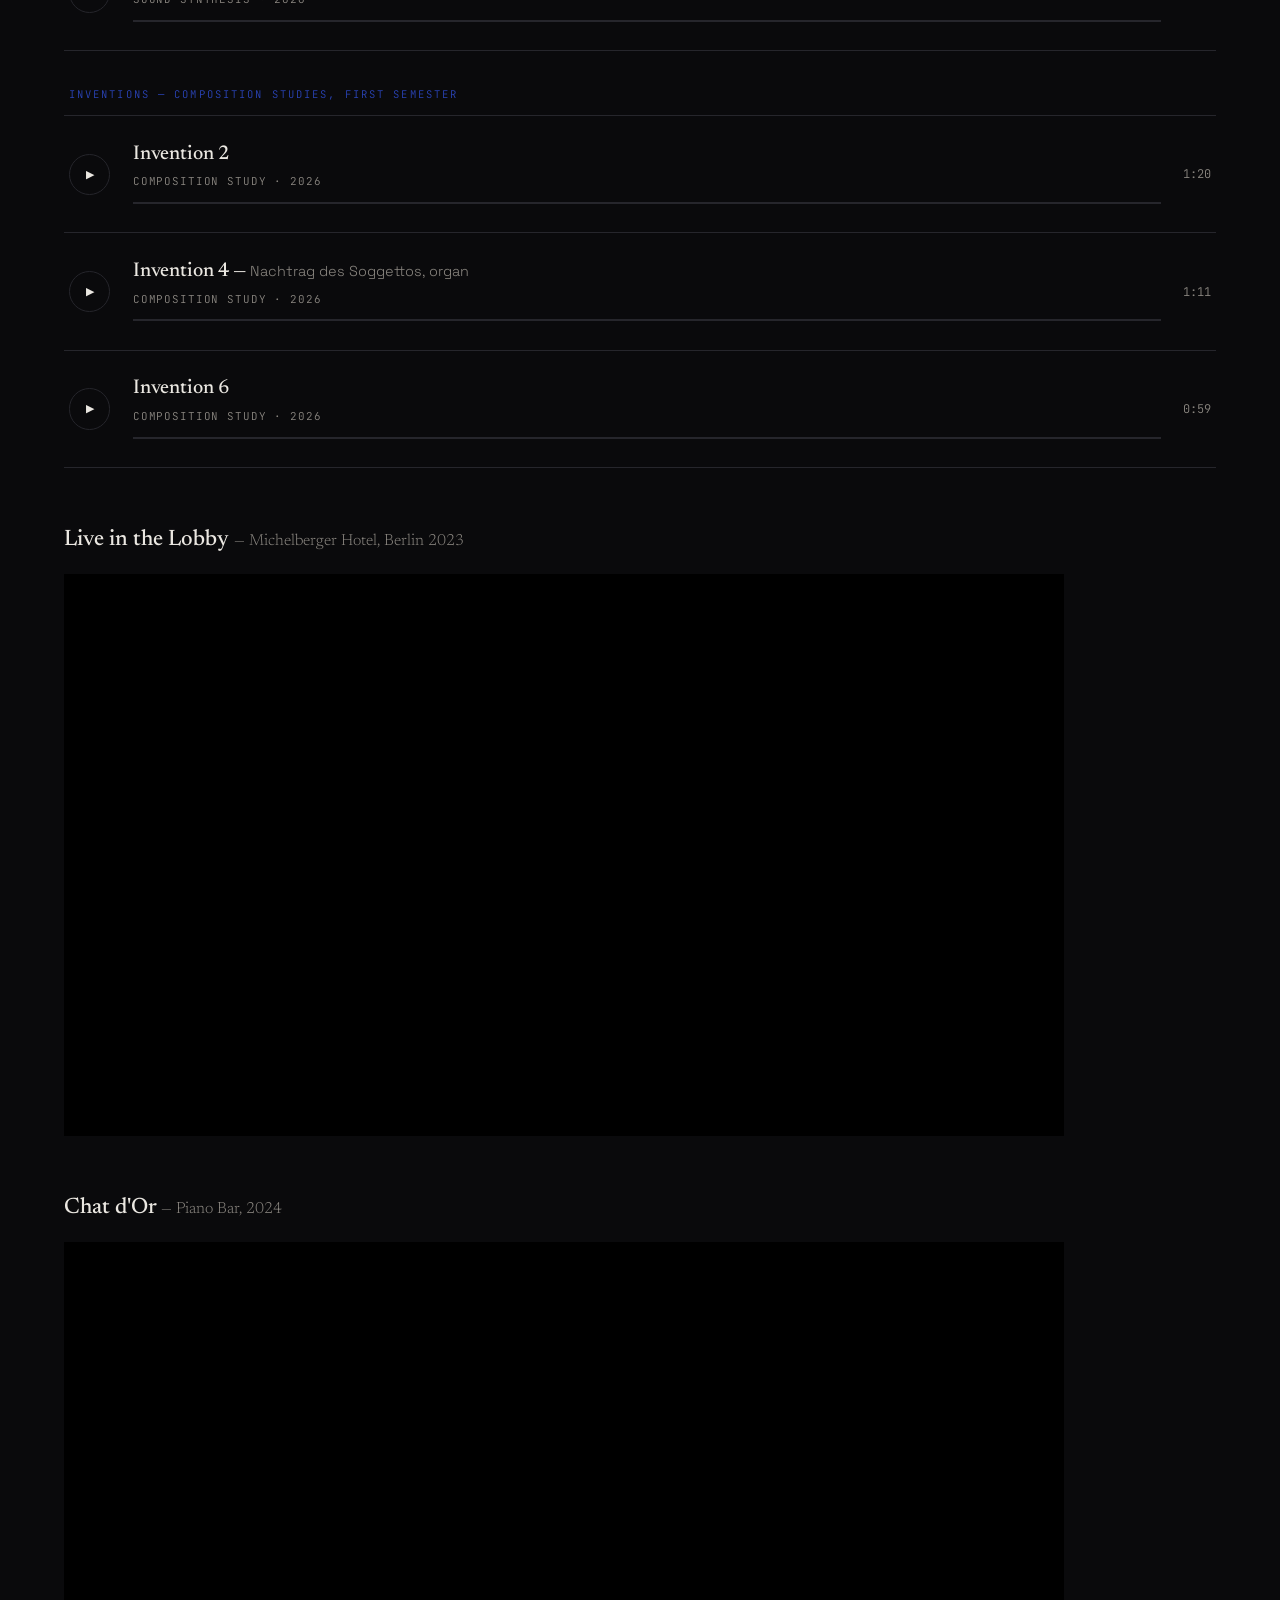
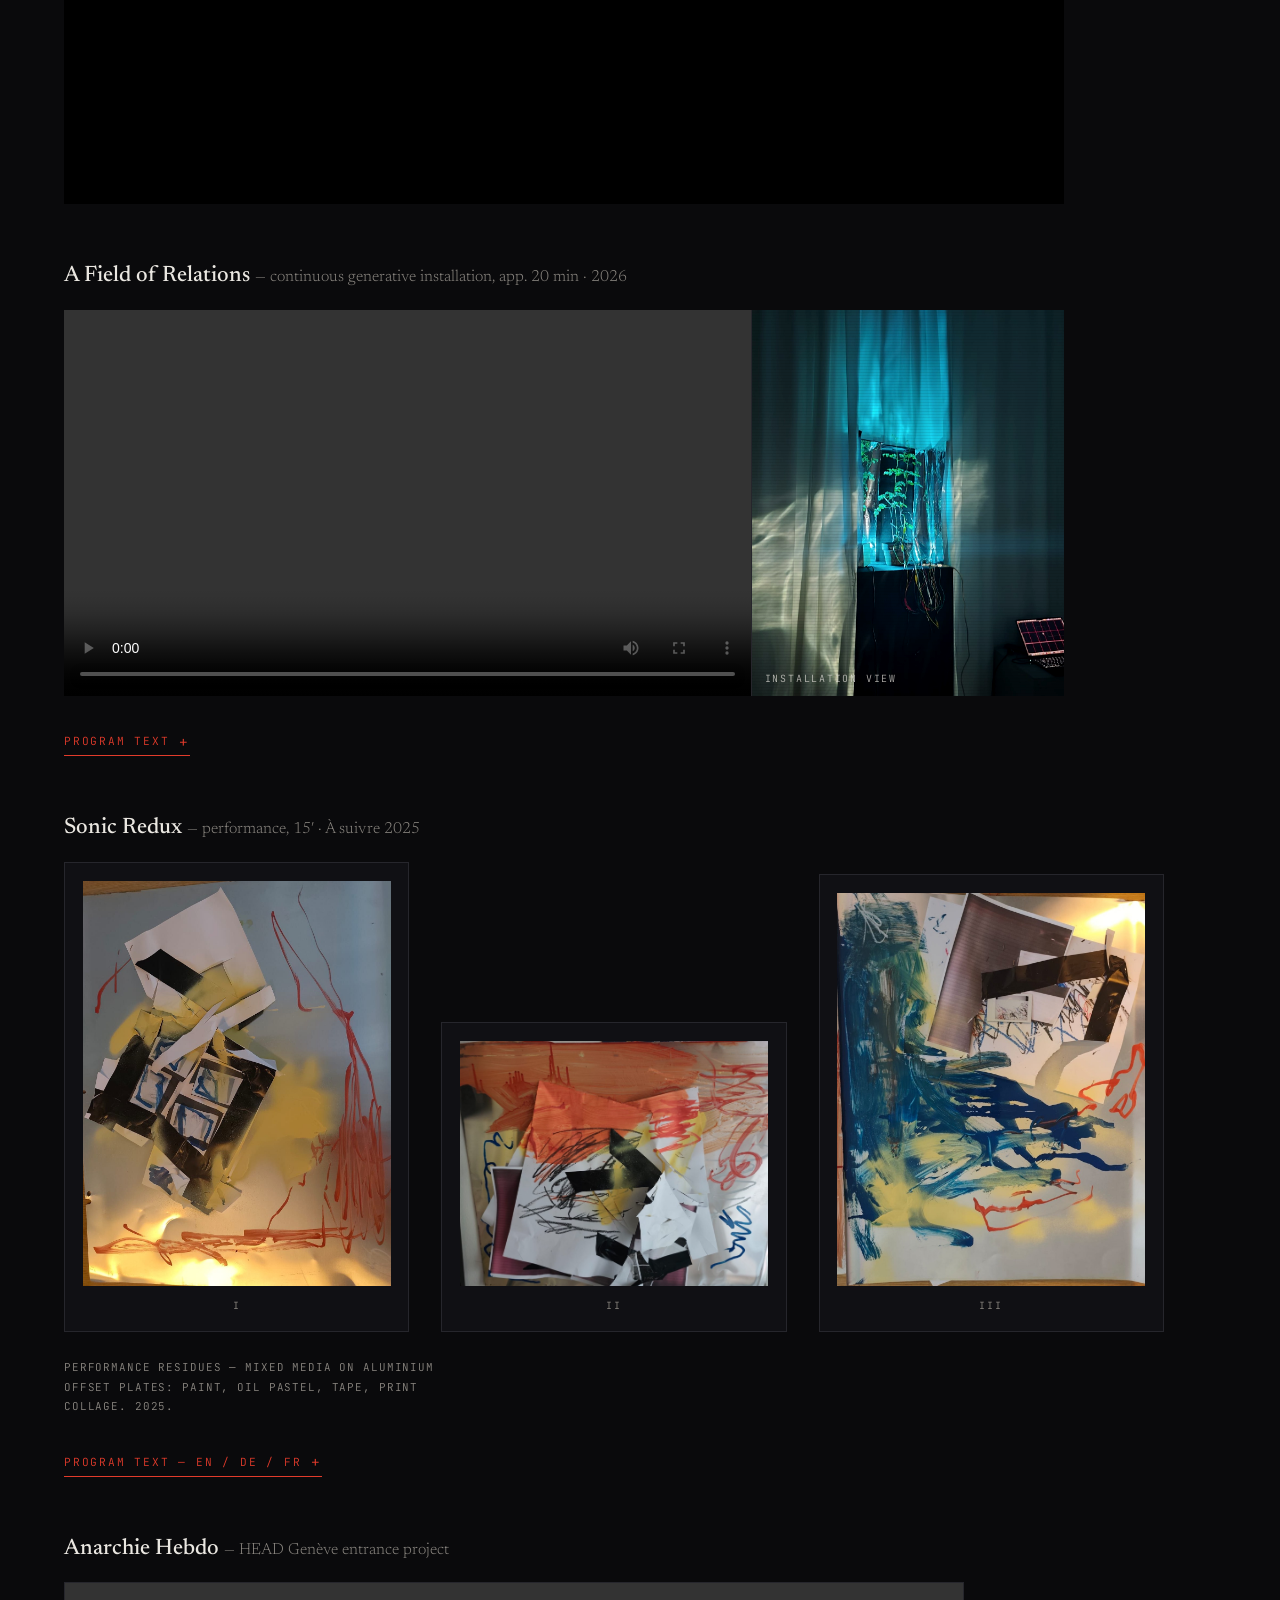
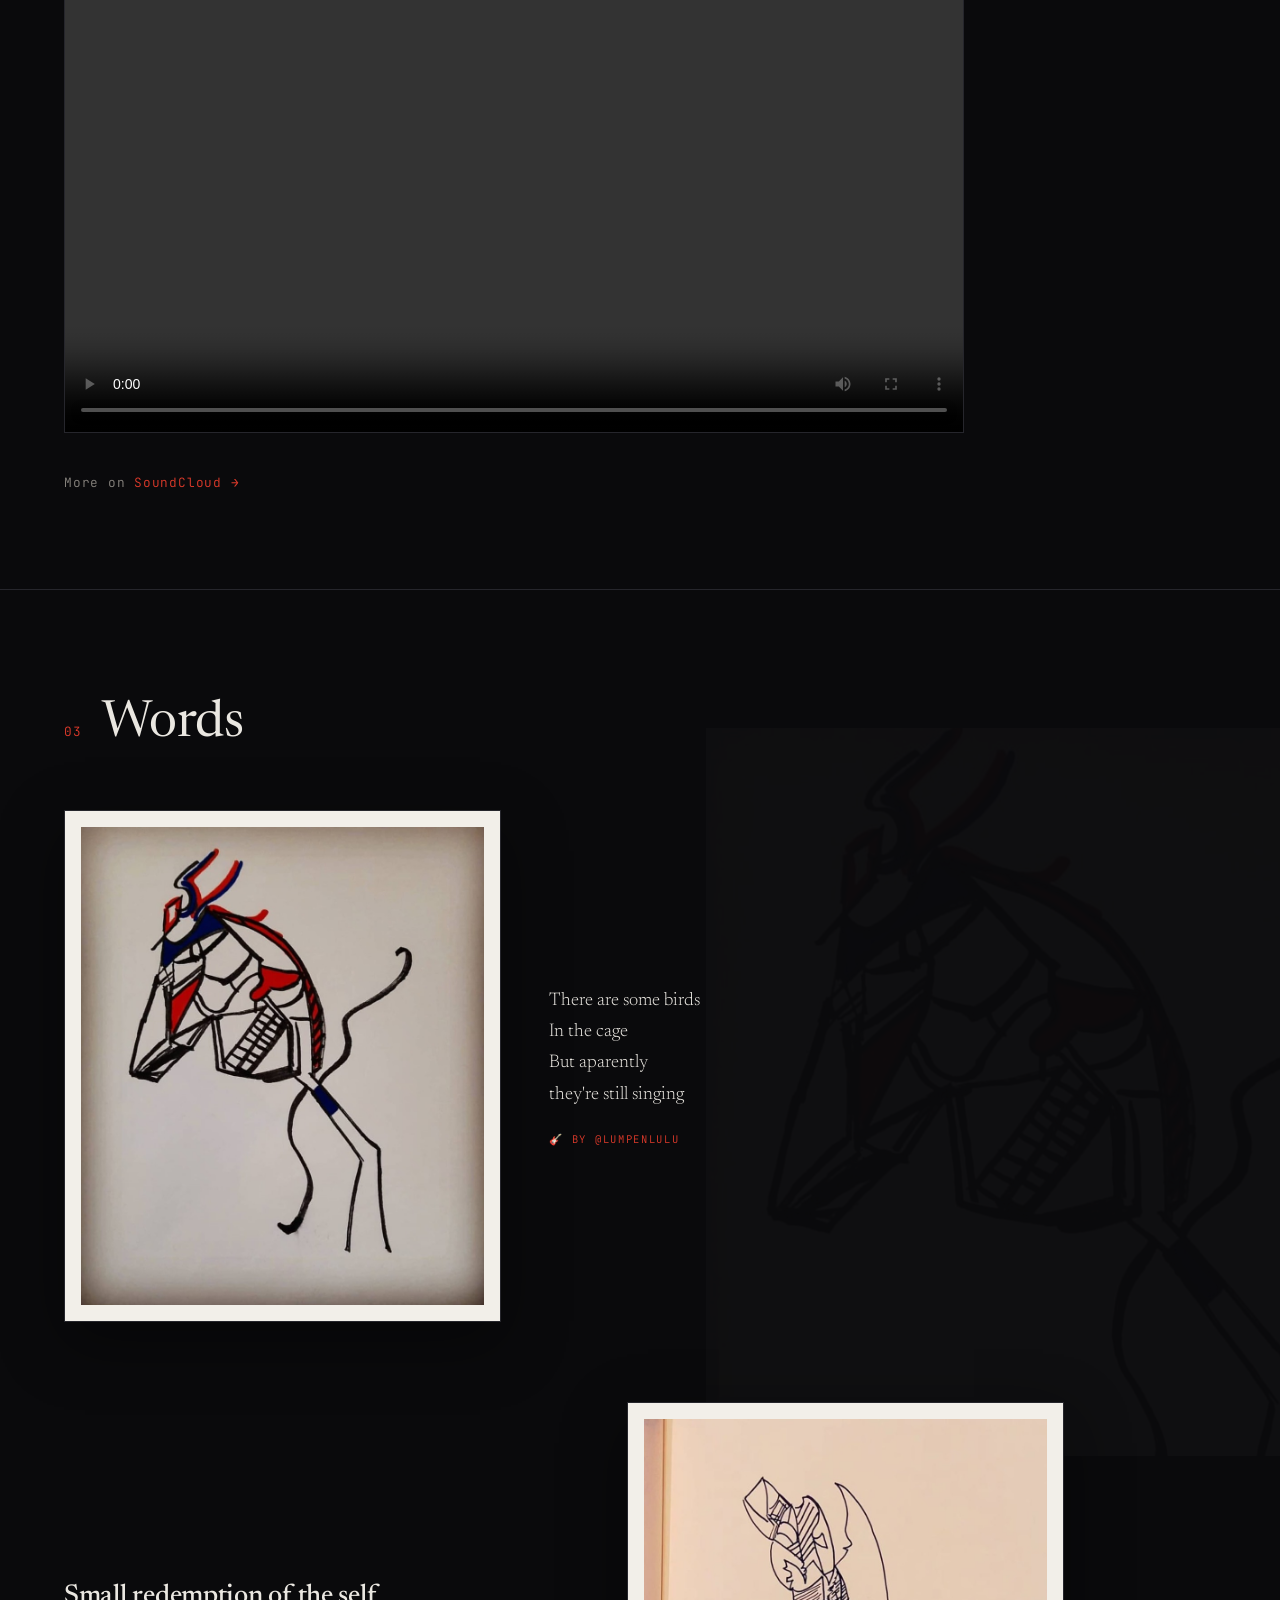
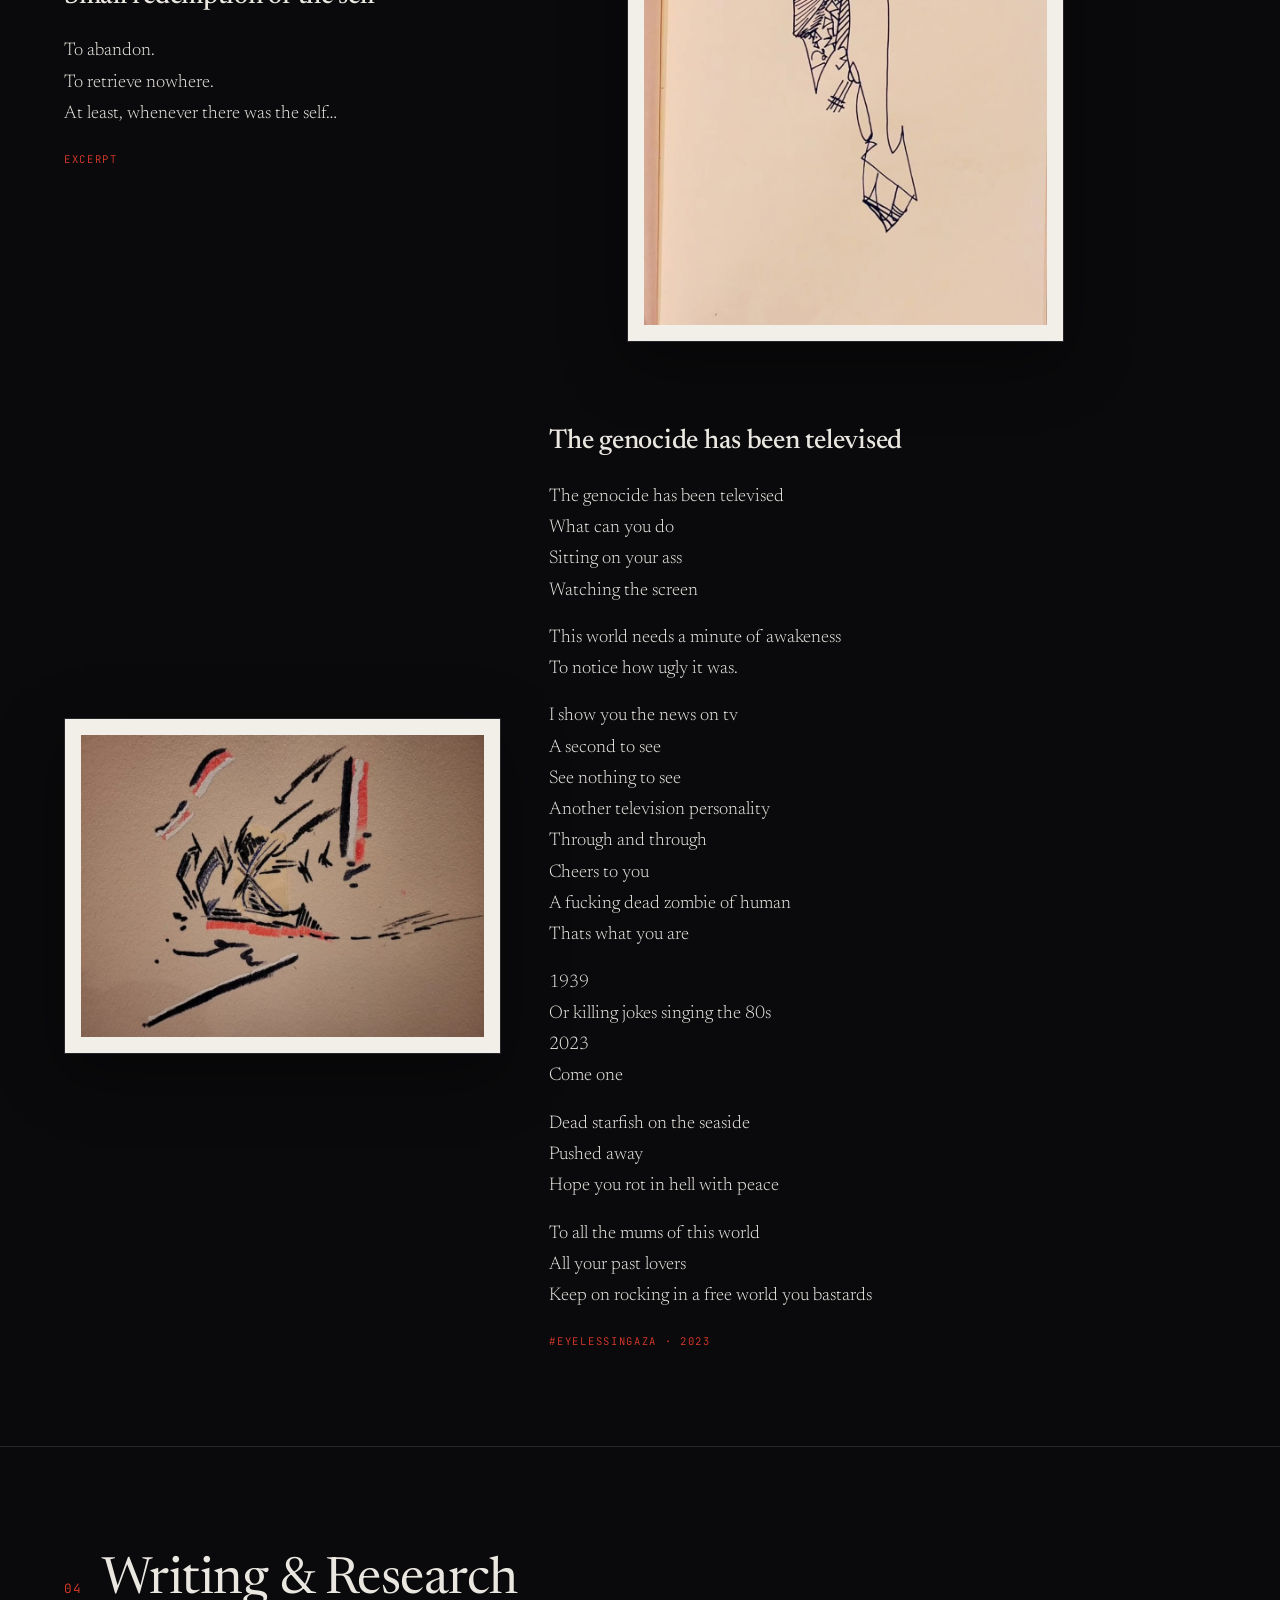
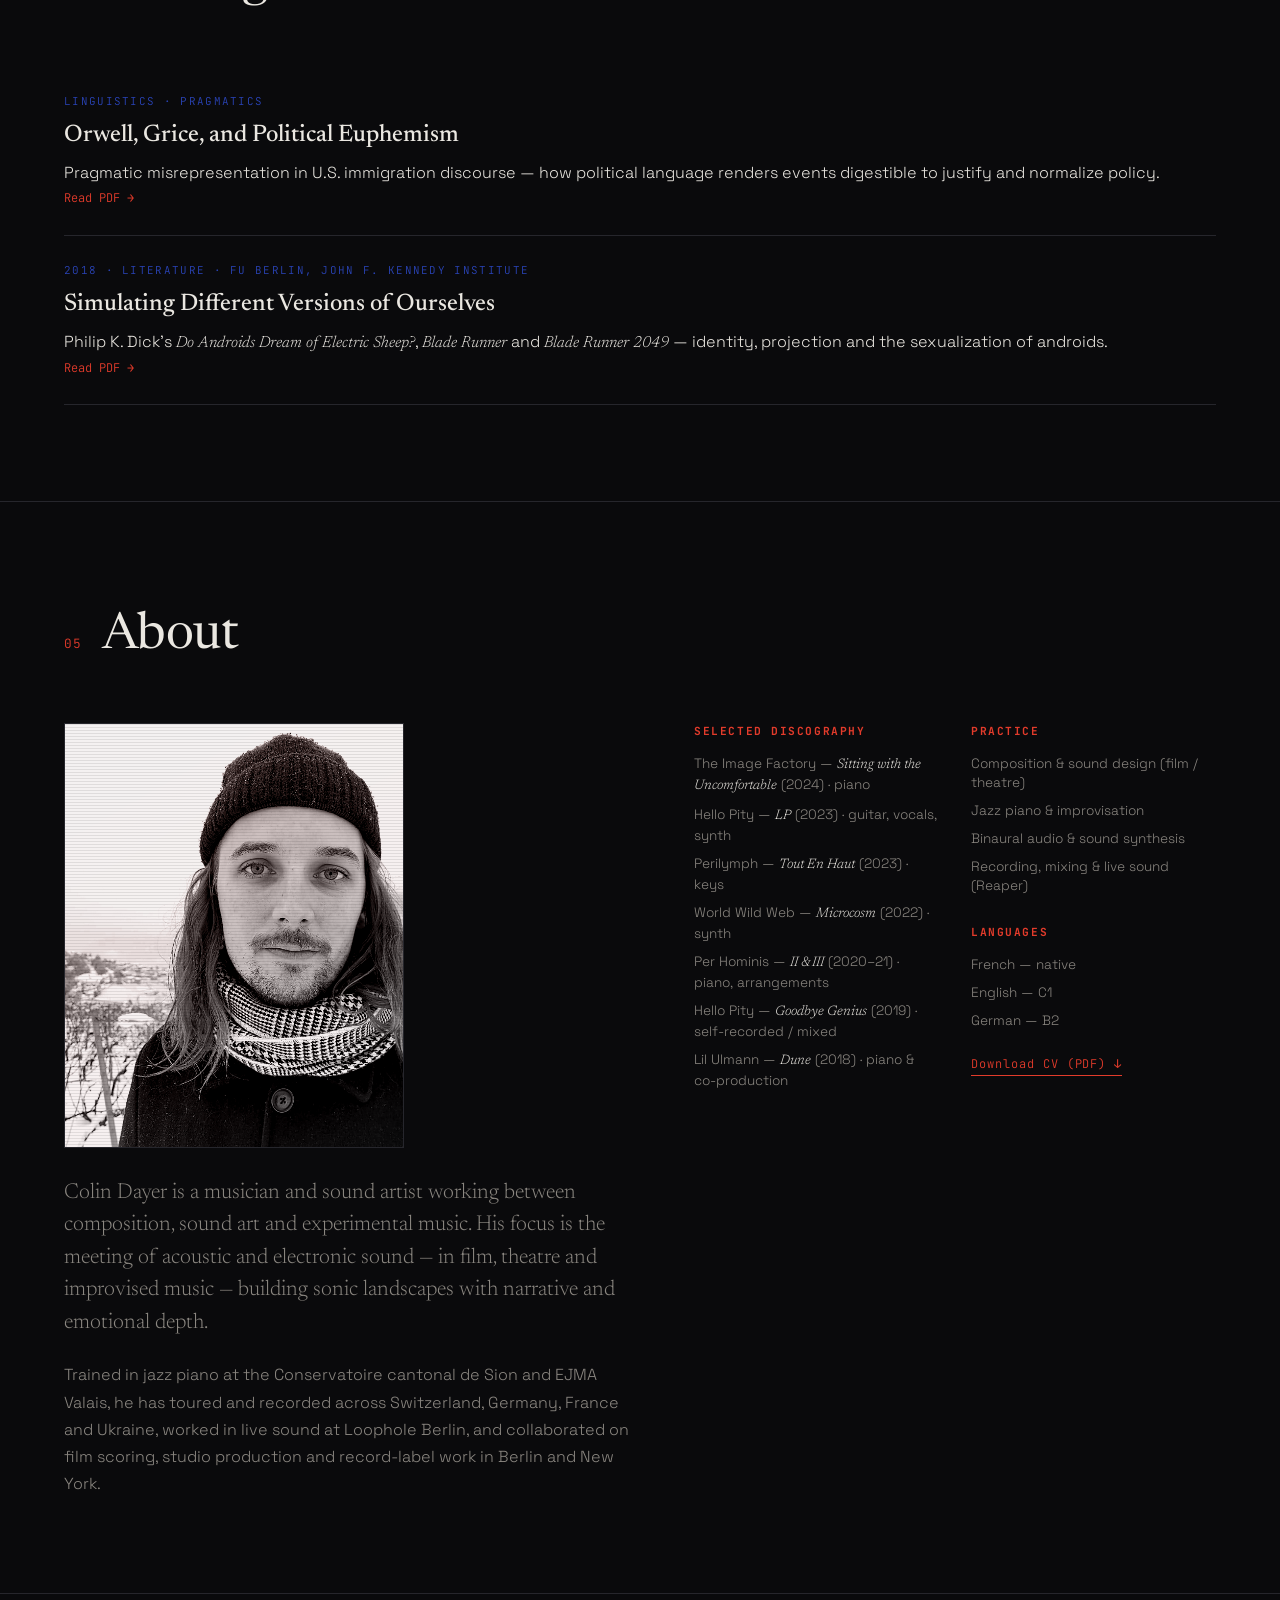
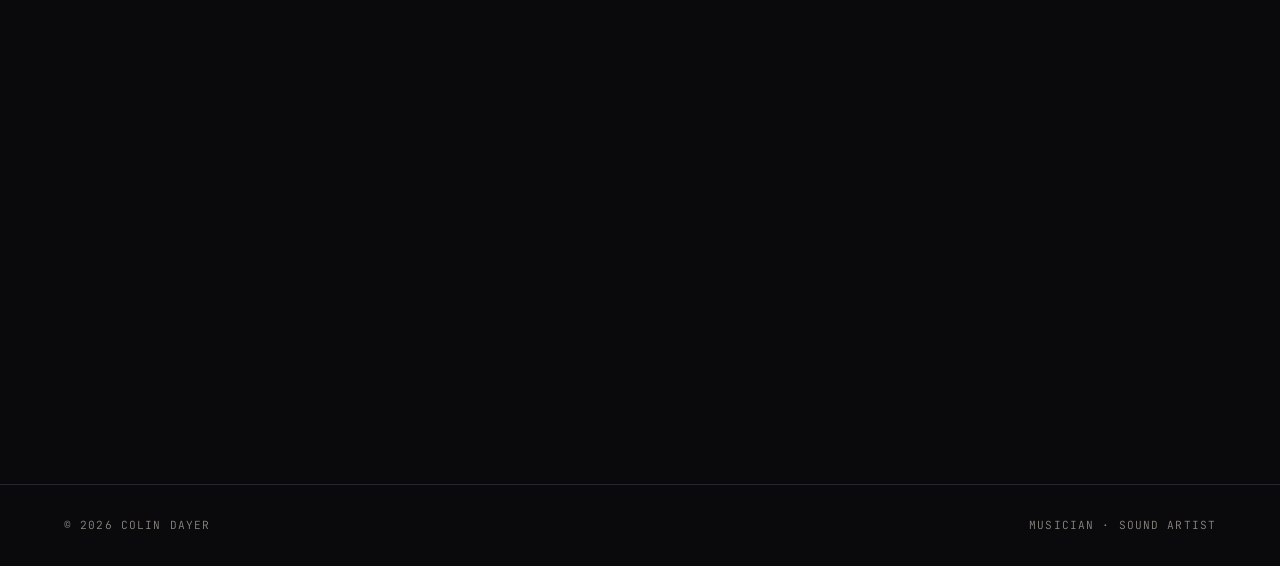
==== commit f7472a42: "Words/poems section with artworks; Chagrin release embed; warm palette (vermilion+cobalt) toward Col" ====
--- a/index.html
+++ b/index.html
@@ -8,7 +8,7 @@
 <link rel="preconnect" href="https://fonts.googleapis.com" />
 <link rel="preconnect" href="https://fonts.gstatic.com" crossorigin />
 <link href="https://fonts.googleapis.com/css2?family=Space+Grotesk:wght@300;400;500;700&family=Newsreader:ital,opsz,wght@0,6..72,400;0,6..72,500;1,6..72,400&family=JetBrains+Mono:wght@400;500&display=swap" rel="stylesheet" />
-<link rel="stylesheet" href="css/style.css?v=7" />
+<link rel="stylesheet" href="css/style.css?v=8" />
 </head>
 <body>
 <div class="grain" aria-hidden="true"></div>
@@ -29,6 +29,7 @@
   <nav class="nav">
     <a href="#work">Work</a>
     <a href="#listen">Listen</a>
+    <a href="#words">Words</a>
     <a href="#writing">Writing</a>
     <a href="#about">About</a>
     <a href="#contact">Contact</a>
@@ -62,8 +63,9 @@
     <nav class="hero-index">
       <a href="#work">01 — Work</a>
       <a href="#listen">02 — Listen</a>
-      <a href="#writing">03 — Writing</a>
-      <a href="#about">04 — About</a>
+      <a href="#words">03 — Words</a>
+      <a href="#writing">04 — Writing</a>
+      <a href="#about">05 — About</a>
     </nav>
   </section>
 
@@ -124,6 +126,15 @@
     <div class="section-head">
       <span class="num">02</span>
       <h2>Listen</h2>
+    </div>
+
+    <div class="release-block">
+      <div class="track-group" style="border-bottom:none;padding-bottom:1rem">Latest release — Rasp Thorne</div>
+      <iframe class="bandcamp" style="border:0;width:100%;height:120px"
+        src="https://bandcamp.com/EmbeddedPlayer/v=2/album=1174669915/size=large/tracklist=false/artwork=small/transparent=true/"
+        seamless title="Chagrin by Rasp Thorne">
+        <a href="https://raspthorne.bandcamp.com/album/chagrin-2">CHAGRIN by Rasp Thorne</a>
+      </iframe>
     </div>
 
     <div class="tracklist">
@@ -350,10 +361,74 @@
     </p>
   </section>
 
+  <!-- WORDS / POEMS -->
+  <section id="words" class="section words">
+    <div class="section-head">
+      <span class="num">03</span>
+      <h2>Words</h2>
+    </div>
+
+    <div class="poems">
+      <article class="poem">
+        <figure class="poem-art"><img src="assets/poem-birds.jpg" alt="Ink drawing — red and blue figure" loading="lazy" /></figure>
+        <div class="poem-text">
+          <p>There are some birds<br />
+          In the cage<br />
+          But aparently<br />
+          they're still singing</p>
+          <div class="poem-meta">🎸 by @lumpenlulu</div>
+        </div>
+      </article>
+
+      <article class="poem reverse">
+        <figure class="poem-art"><img src="assets/poem-redemption.jpg" alt="Ink drawing — falling figure" loading="lazy" /></figure>
+        <div class="poem-text">
+          <h3>Small redemption of the self</h3>
+          <p>To abandon.<br />
+          To retrieve nowhere.<br />
+          At least, whenever there was the self…</p>
+          <div class="poem-meta">excerpt</div>
+        </div>
+      </article>
+
+      <article class="poem">
+        <figure class="poem-art"><img src="assets/poem-gaza.jpg" alt="Ink and brush drawing — red, black, blue" loading="lazy" /></figure>
+        <div class="poem-text">
+          <h3>The genocide has been televised</h3>
+          <p>The genocide has been televised<br />
+          What can you do<br />
+          Sitting on your ass<br />
+          Watching the screen</p>
+          <p>This world needs a minute of awakeness<br />
+          To notice how ugly it was.</p>
+          <p>I show you the news on tv<br />
+          A second to see<br />
+          See nothing to see<br />
+          Another television personality<br />
+          Through and through<br />
+          Cheers to you<br />
+          A fucking dead zombie of human<br />
+          Thats what you are</p>
+          <p>1939<br />
+          Or killing jokes singing the 80s<br />
+          2023<br />
+          Come one</p>
+          <p>Dead starfish on the seaside<br />
+          Pushed away<br />
+          Hope you rot in hell with peace</p>
+          <p>To all the mums of this world<br />
+          All your past lovers<br />
+          Keep on rocking in a free world you bastards</p>
+          <div class="poem-meta">#eyelessingaza · 2023</div>
+        </div>
+      </article>
+    </div>
+  </section>
+
   <!-- WRITING -->
   <section id="writing" class="section">
     <div class="section-head">
-      <span class="num">03</span>
+      <span class="num">04</span>
       <h2>Writing &amp; Research</h2>
     </div>
     <div class="writing-list">
@@ -386,7 +461,7 @@
   <!-- ABOUT -->
   <section id="about" class="section about">
     <div class="section-head">
-      <span class="num">04</span>
+      <span class="num">05</span>
       <h2>About</h2>
     </div>
     <div class="about-grid">
@@ -443,7 +518,7 @@
   <!-- CONTACT -->
   <section id="contact" class="section contact">
     <div class="section-head">
-      <span class="num">05</span>
+      <span class="num">06</span>
       <h2>Contact</h2>
     </div>
     <div class="contact-inner">
@@ -471,6 +546,6 @@
   <div class="player-time">0:00</div>
 </div>
 
-<script src="js/main.js?v=6"></script>
+<script src="js/main.js?v=8"></script>
 </body>
 </html>
--- a/css/style.css
+++ b/css/style.css
@@ -5,8 +5,8 @@
   --ink:#eae7e1;
   --ink-dim:#8b8781;
   --line:#26262c;
-  --accent:#c8ff2e;      /* electric lime — cyberpunk edge */
-  --accent-2:#ff5a3c;    /* warm signal — jazz heat */
+  --accent:#e23b2b;      /* vermilion — from Colin's ink drawings */
+  --accent-2:#2a44b8;    /* cobalt — from Colin's ink drawings */
   --serif:"Newsreader",Georgia,serif;
   --sans:"Space Grotesk",system-ui,sans-serif;
   --mono:"JetBrains Mono",monospace;
@@ -66,7 +66,7 @@
   padding:.7rem .9rem;transition:color .2s,background .2s;
 }
 .sound-menu button:last-child{border-bottom:none}
-.sound-menu button:hover{color:var(--accent);background:rgba(200,255,46,.04)}
+.sound-menu button:hover{color:var(--accent);background:rgba(226,59,43,.06)}
 .sound-caret{padding-left:.15rem;opacity:.7}
 .sound-caret:hover{opacity:1}
 .sound-toggle{
@@ -308,6 +308,40 @@
 .soundcloud-line{margin-top:2.5rem;font-family:var(--mono);font-size:.8rem;letter-spacing:.06em;color:var(--ink-dim)}
 .soundcloud-line a{color:var(--accent)}
 
+/* ---------- release (bandcamp) ---------- */
+.release-block{border-top:1px solid var(--line);padding-top:.5rem;margin-bottom:1rem}
+.bandcamp{max-width:700px;display:block}
+
+/* ---------- words / poems ---------- */
+.words{position:relative;overflow:hidden}
+.words::before{ /* faint detail of Colin's drawing as texture */
+  content:"";position:absolute;inset:0;z-index:0;pointer-events:none;
+  background:url("../assets/art-bg.jpg") no-repeat right -6% top 8%;
+  background-size:48%;opacity:.06;filter:grayscale(.2);
+  mix-blend-mode:screen;
+}
+.words .section-head,.poems{position:relative;z-index:1}
+.poems{display:flex;flex-direction:column;gap:5rem;max-width:1000px}
+.poem{display:grid;grid-template-columns:0.85fr 1fr;gap:3rem;align-items:center}
+.poem.reverse{grid-template-columns:1fr 0.85fr}
+.poem.reverse .poem-art{order:2}
+.poem-art{margin:0;background:#f2efe9;padding:1rem;border:1px solid var(--line);
+  box-shadow:0 20px 60px rgba(0,0,0,.4);transition:transform .4s}
+.poem-art:hover{transform:translateY(-5px)}
+.poem-art img{width:100%;height:auto;display:block}
+.poem-text h3{
+  font-family:var(--serif);font-weight:500;font-size:1.7rem;
+  margin-bottom:1.1rem;letter-spacing:-.01em;color:var(--ink);
+}
+.poem-text p{
+  font-family:var(--serif);font-size:1.15rem;line-height:1.7;
+  color:var(--ink);margin-bottom:1rem;
+}
+.poem-meta{
+  margin-top:1.4rem;font-family:var(--mono);font-size:.66rem;
+  letter-spacing:.16em;text-transform:uppercase;color:var(--accent);
+}
+
 /* ---------- writing ---------- */
 .writing-empty{color:var(--ink-dim);max-width:52ch;font-size:1.05rem;font-family:var(--serif)}
 .paper{border-bottom:1px solid var(--line);padding:1.6rem 0}
@@ -327,9 +361,9 @@
   filter:grayscale(1) contrast(1.08) brightness(.95);
   transition:filter .5s ease;
 }
-.portrait::after{ /* duotone wash: dark shadows + lime highlights */
+.portrait::after{ /* duotone wash: dark shadows + warm highlights */
   content:"";position:absolute;inset:0;pointer-events:none;
-  background:linear-gradient(150deg,rgba(200,255,46,.14),rgba(10,10,12,.55));
+  background:linear-gradient(150deg,rgba(226,59,43,.12),rgba(10,10,12,.5));
   mix-blend-mode:color;
 }
 .portrait::before{ /* subtle scanline / cyberpunk texture */
@@ -410,6 +444,10 @@
   .live-grid{grid-template-columns:1fr}
   .gallery{grid-template-columns:1fr 1fr;gap:1rem}
   .live-photo{aspect-ratio:3/2}
+  .poem,.poem.reverse{grid-template-columns:1fr;gap:1.4rem}
+  .poem.reverse .poem-art{order:0}
+  .poem-art{max-width:420px}
+  .words::before{background-size:120%}
   .about-grid{grid-template-columns:1fr;gap:2.5rem}
   .about-cols{grid-template-columns:1fr 1fr}
   .site-footer{flex-direction:column;gap:.5rem}
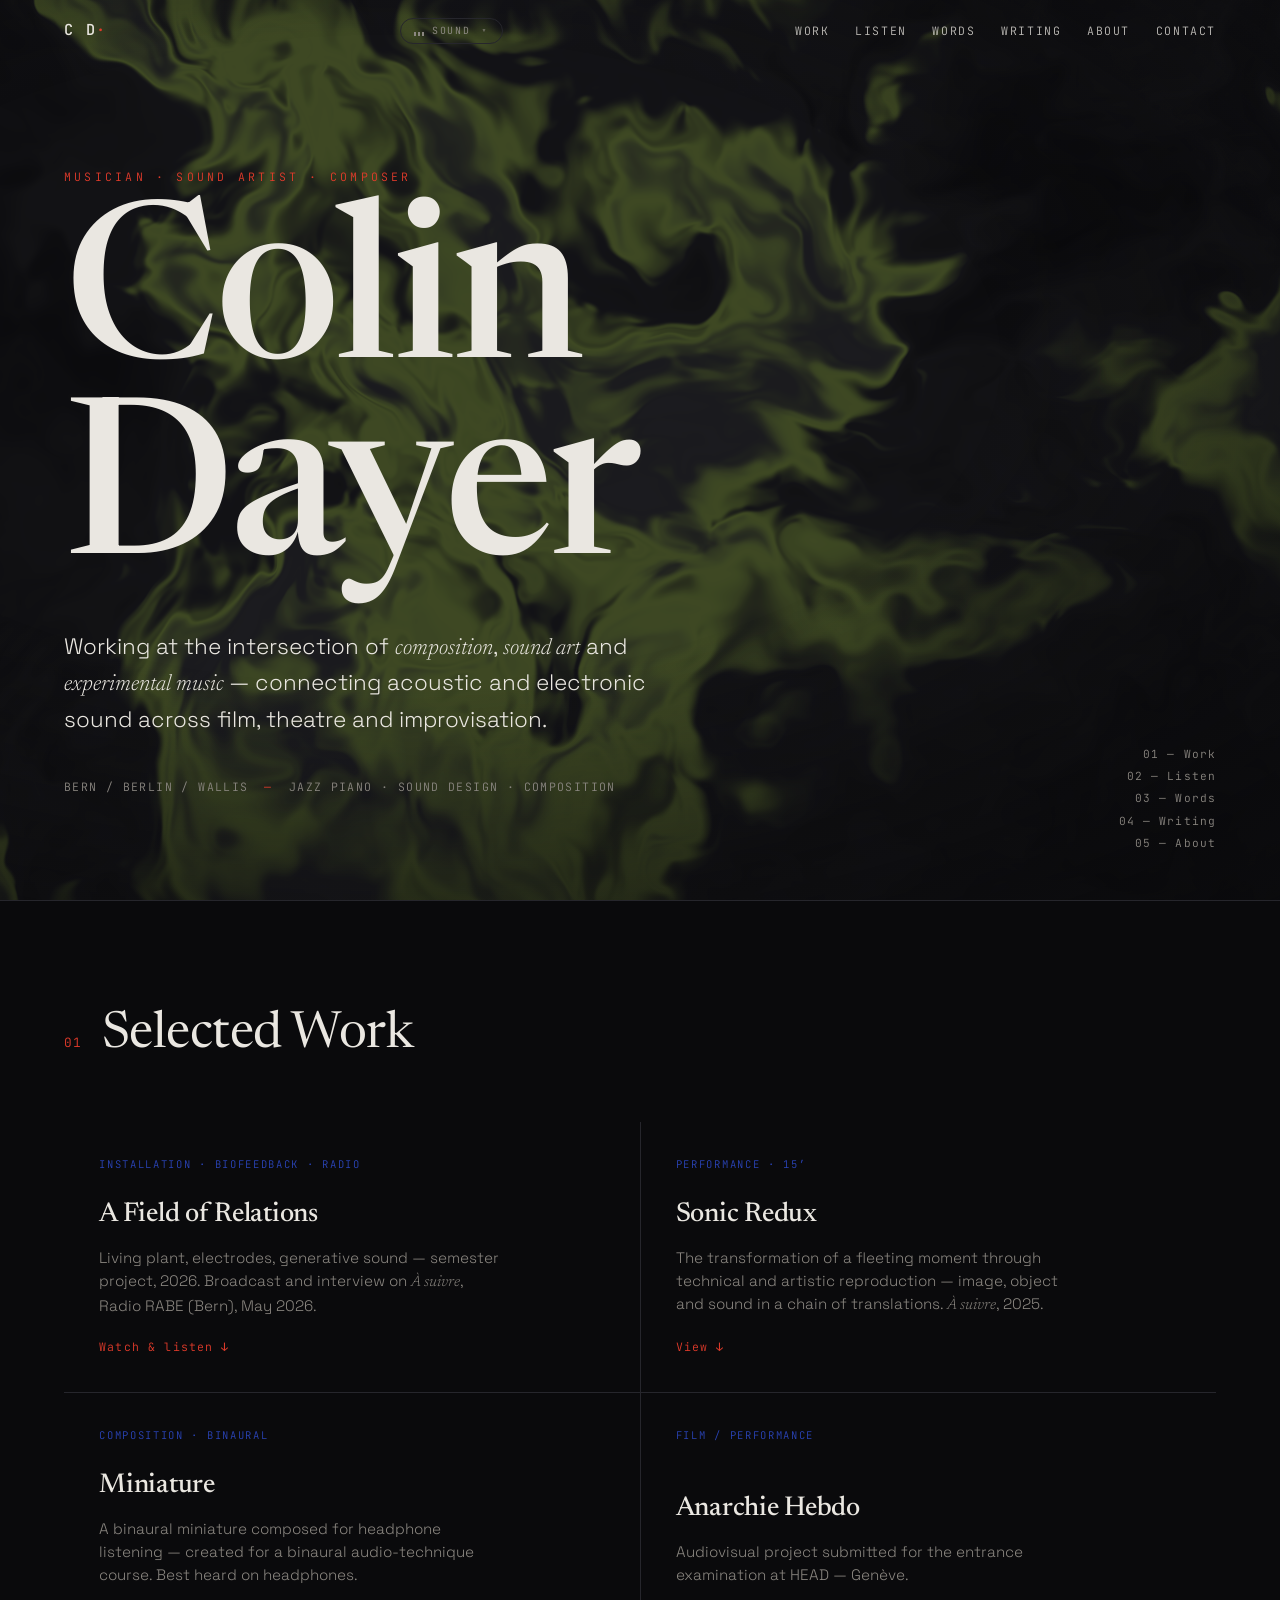
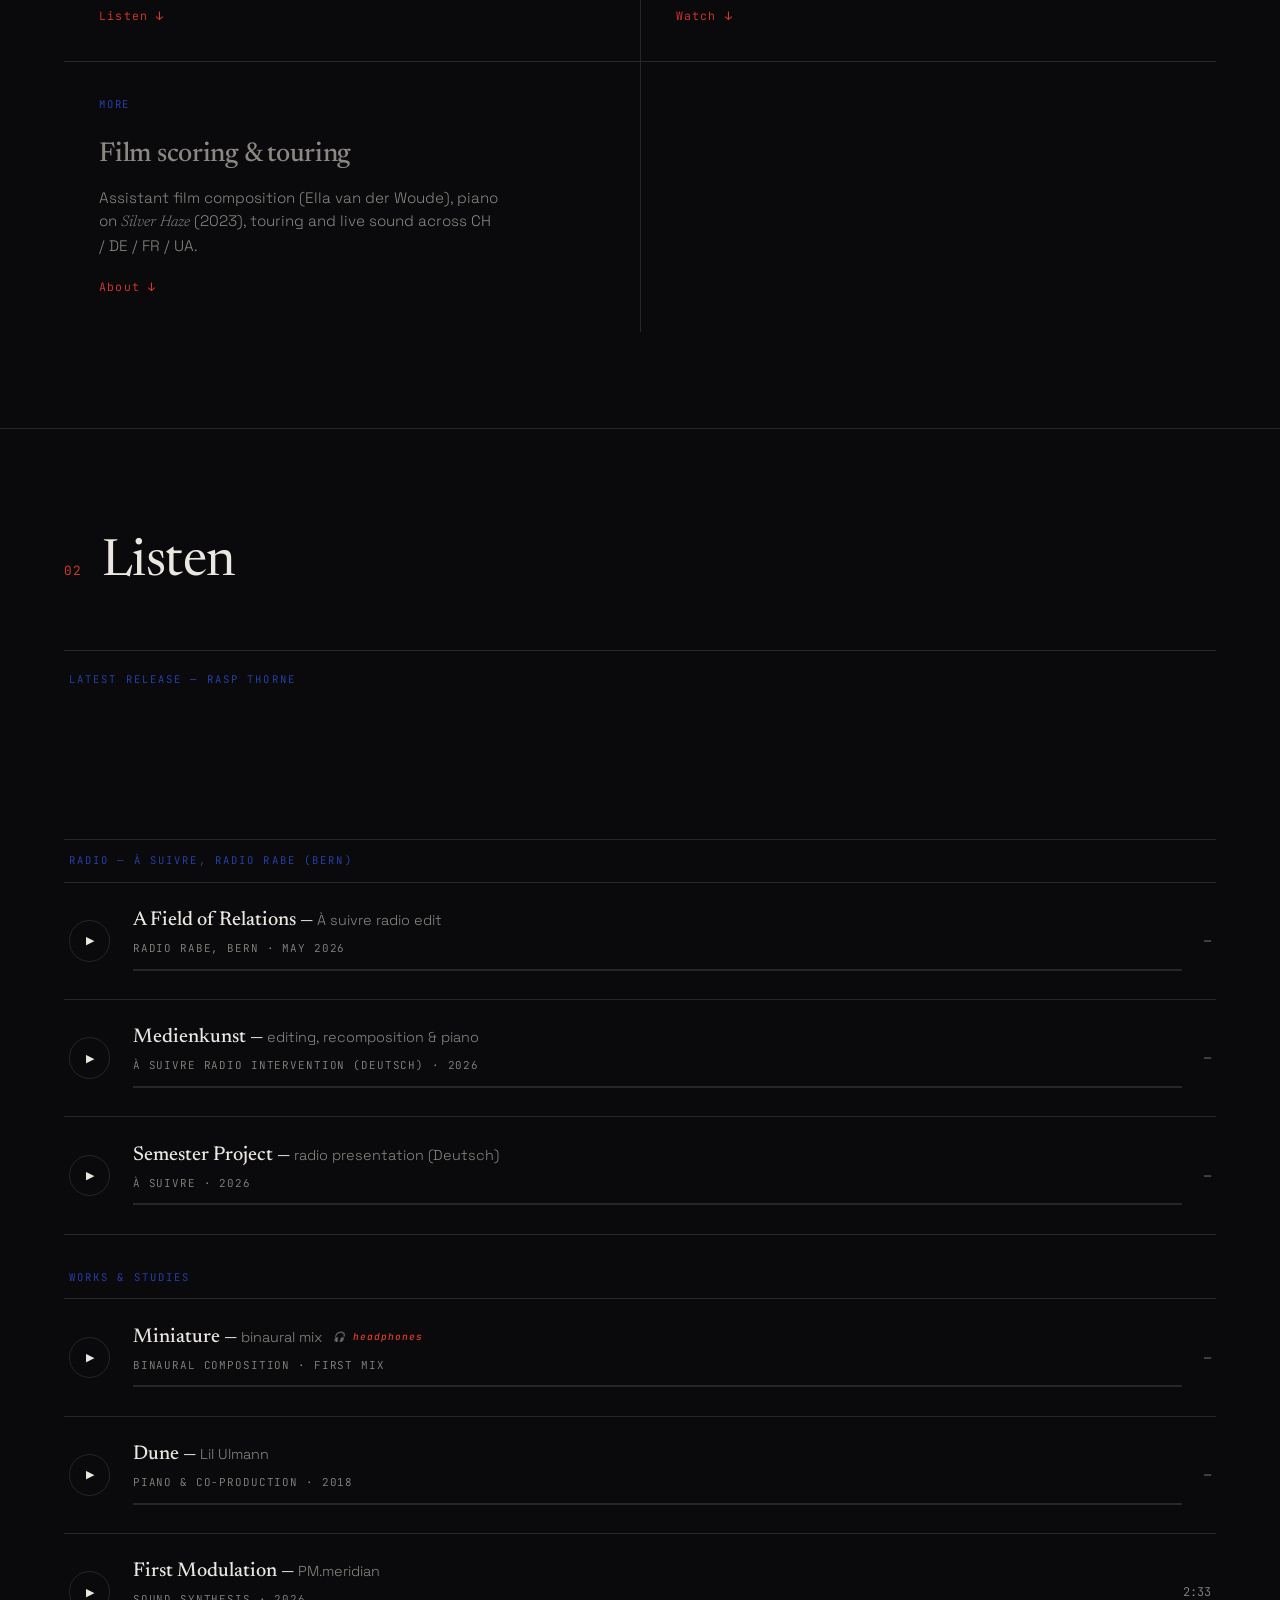
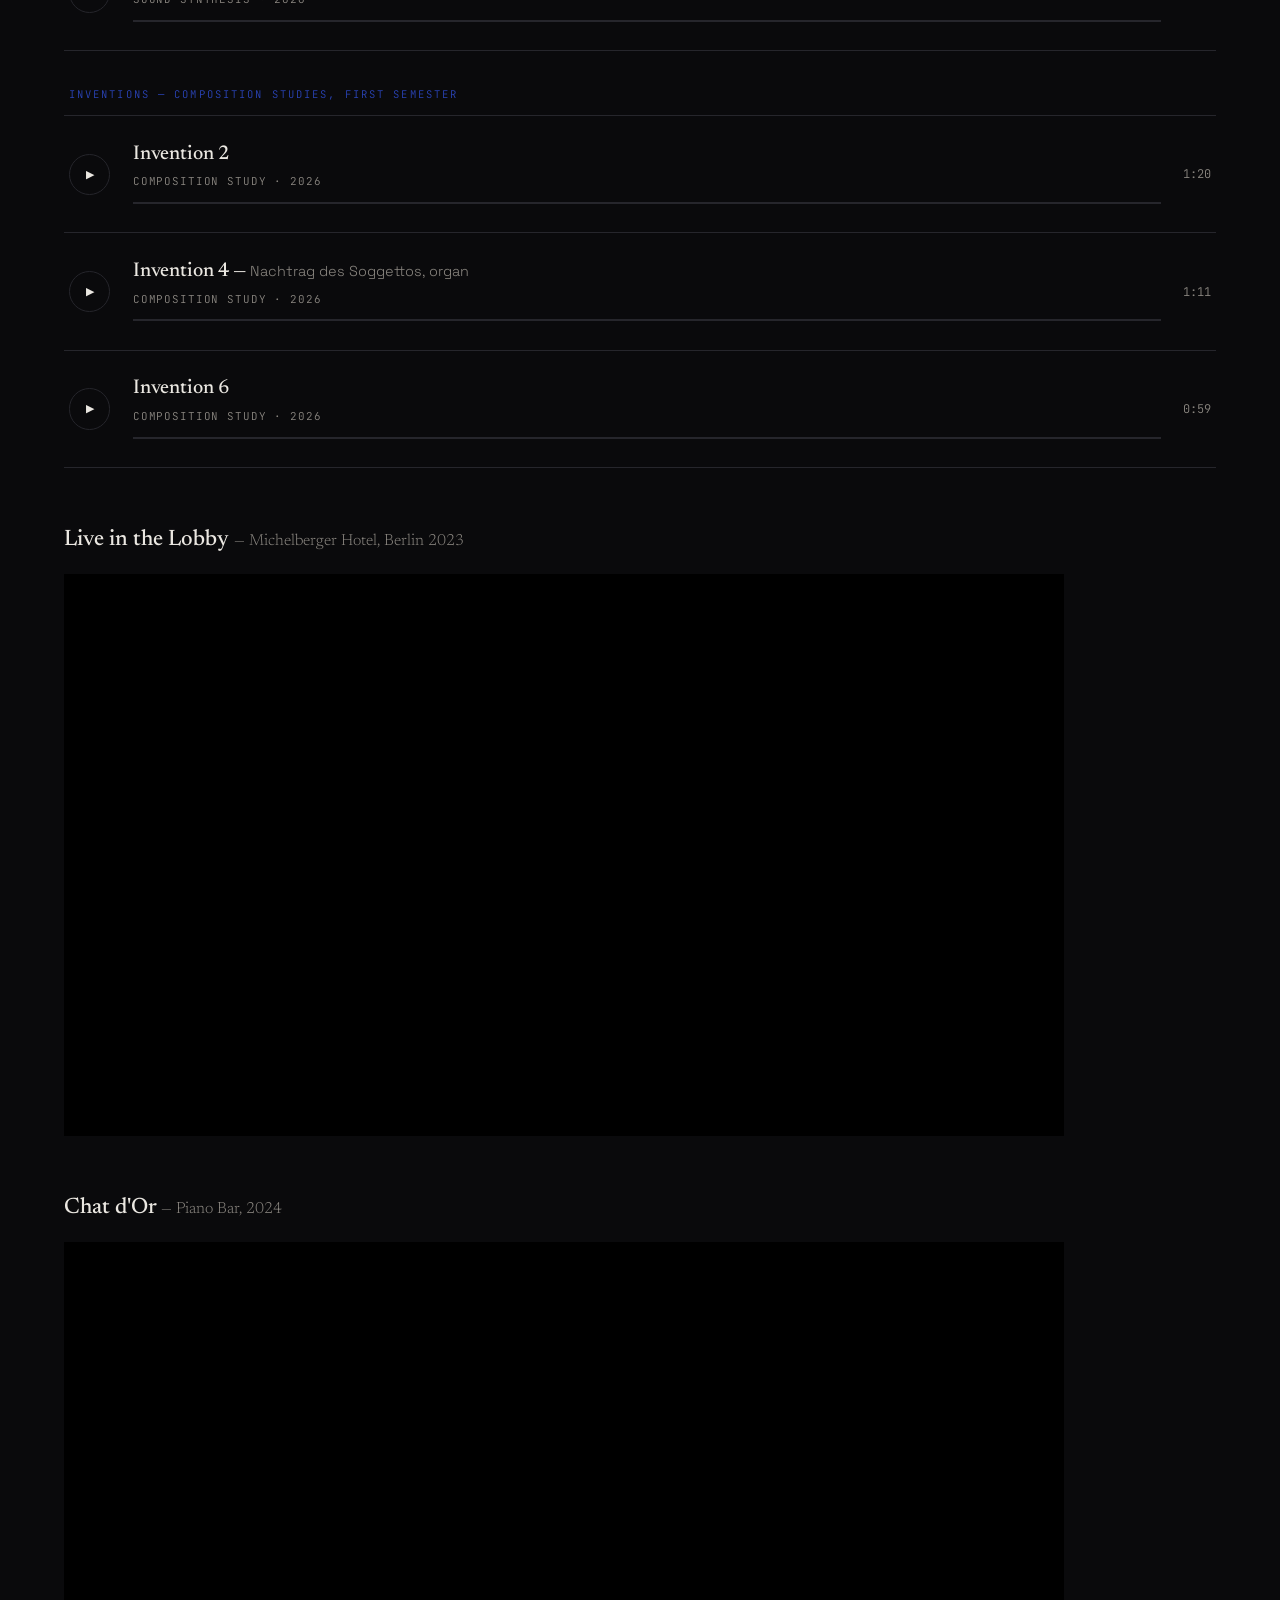
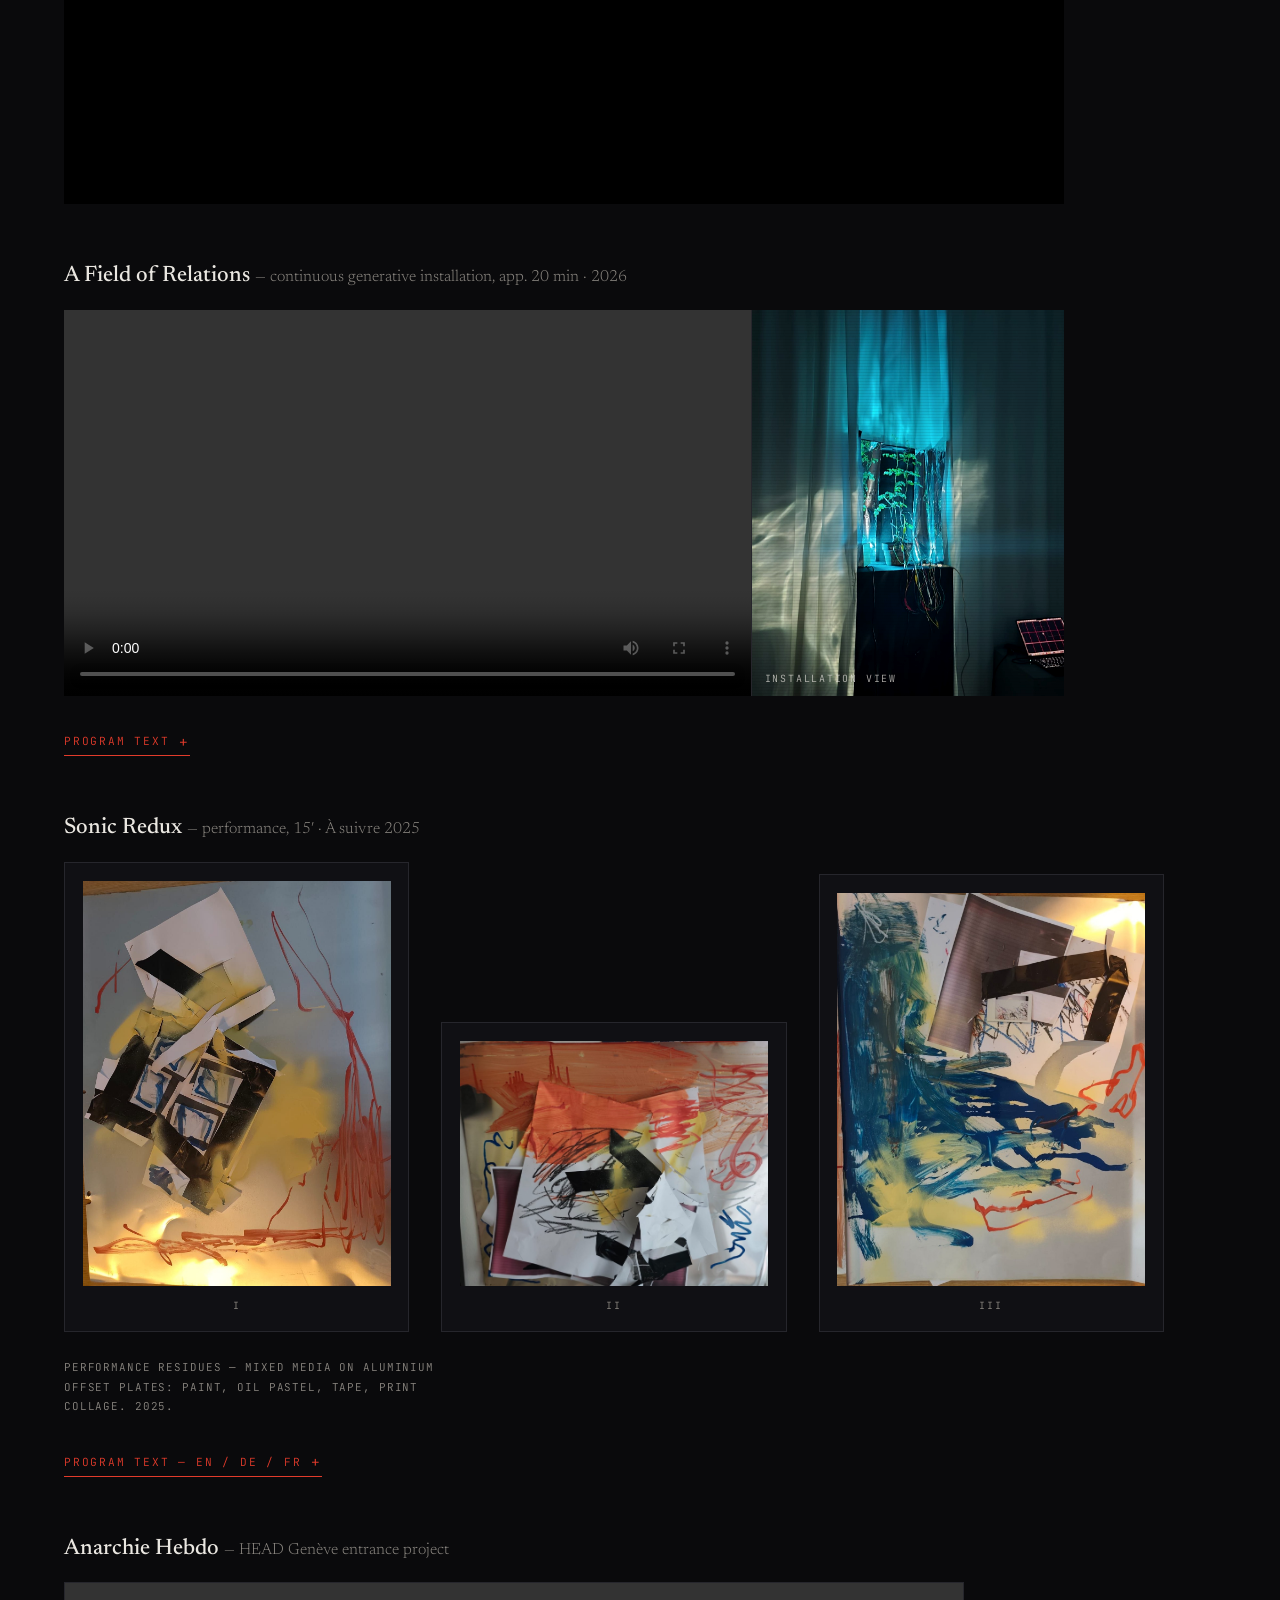
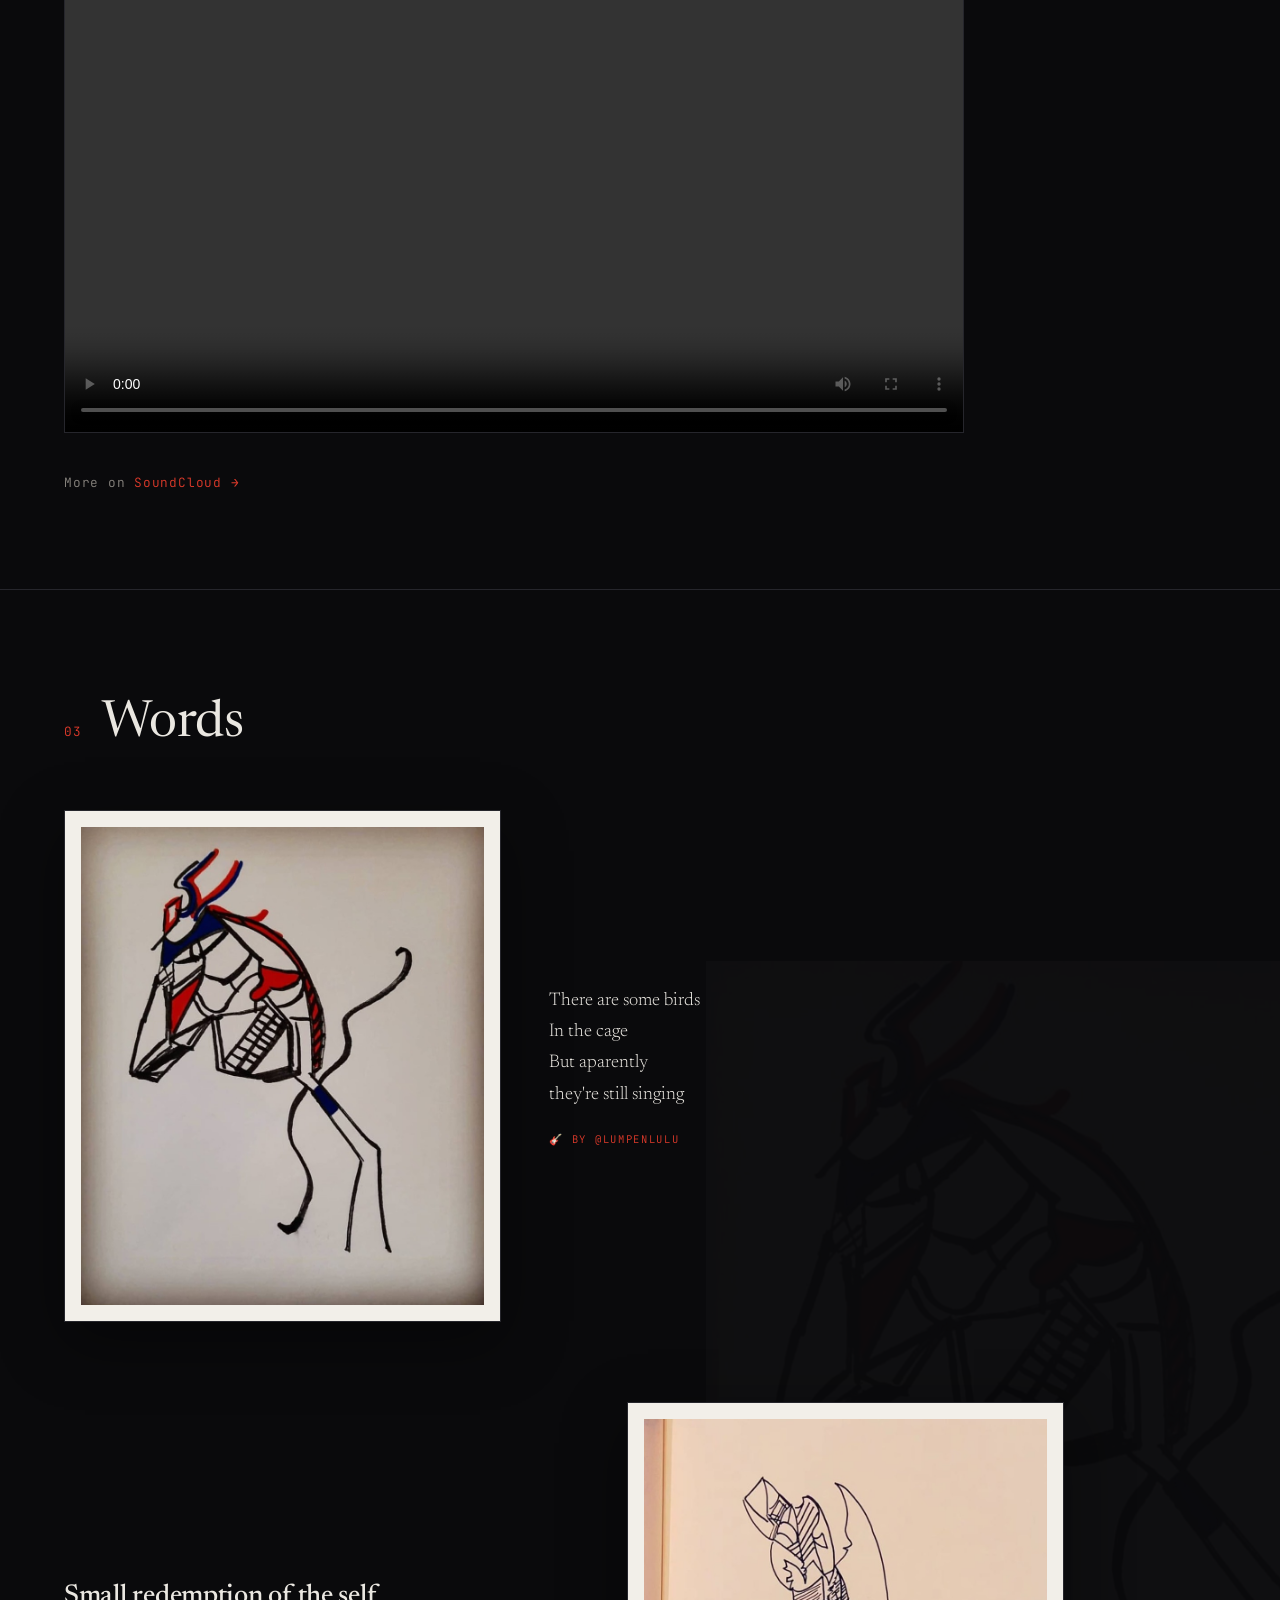
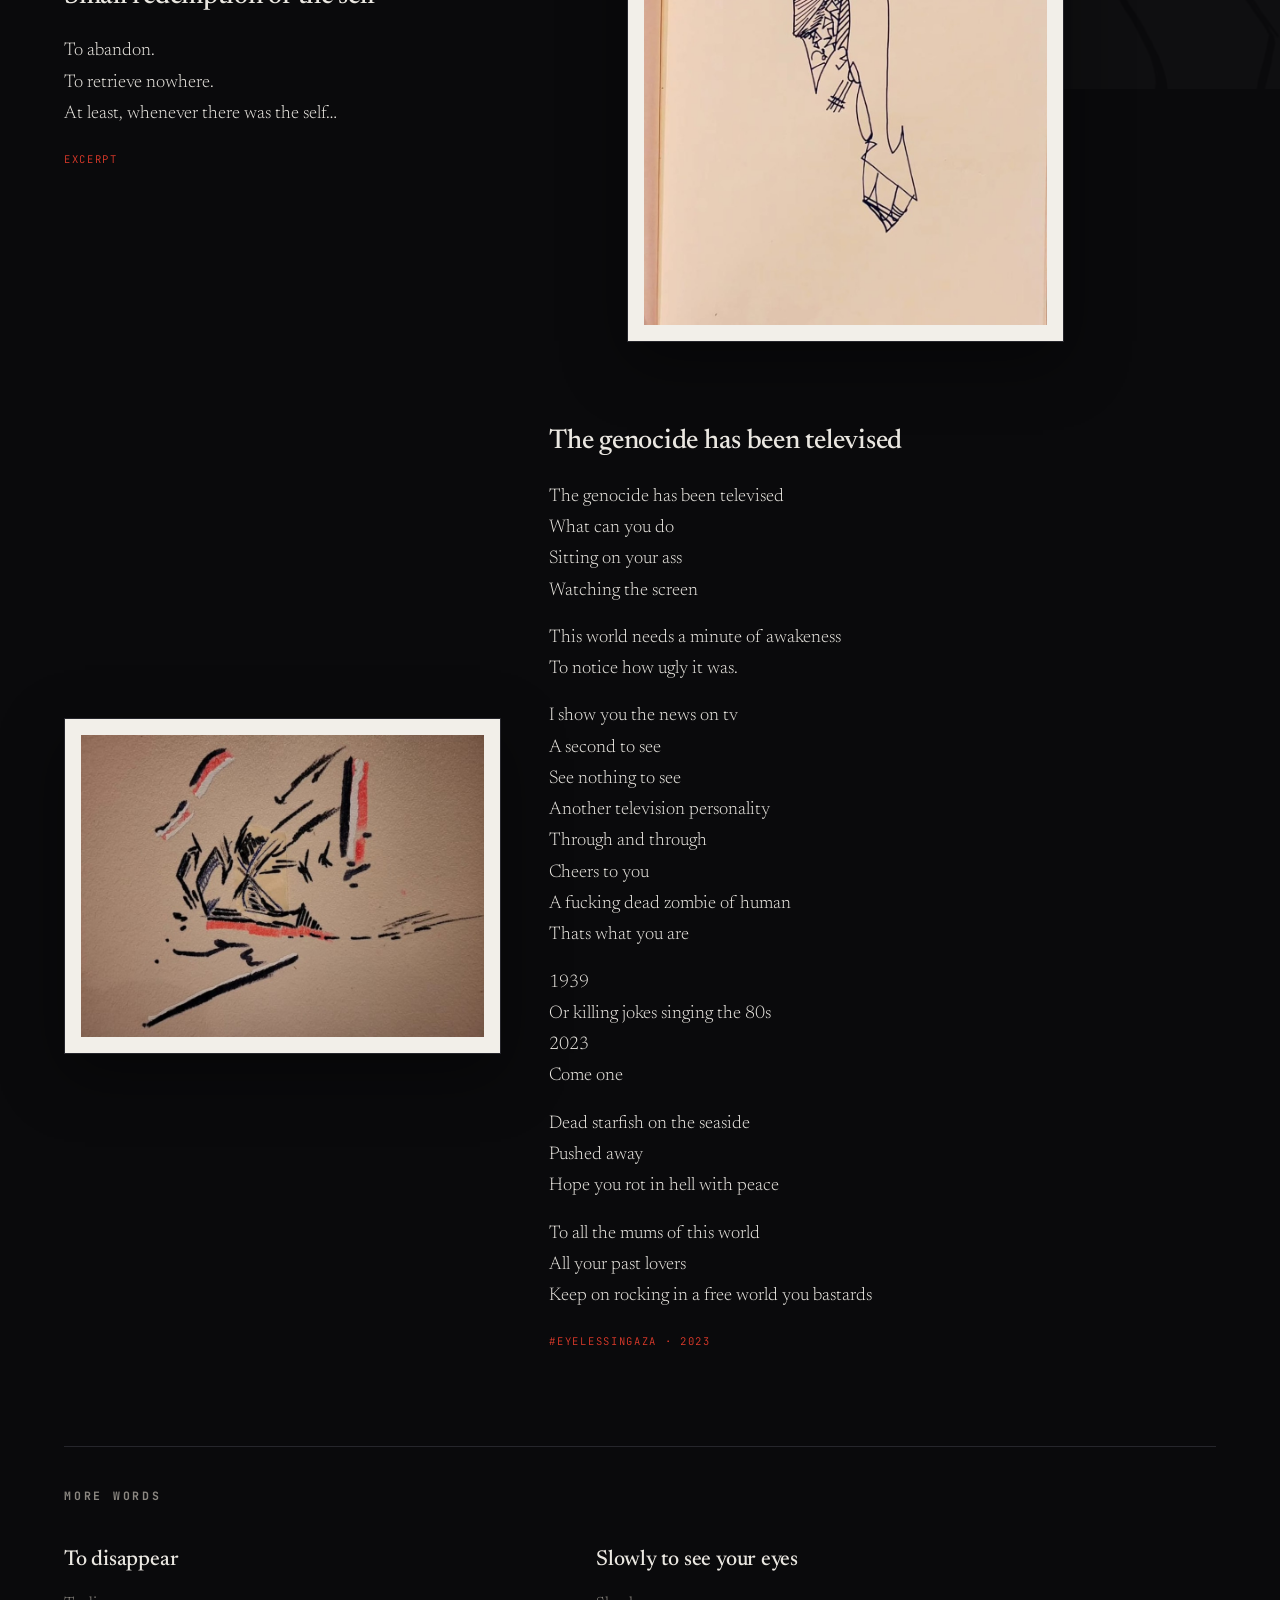
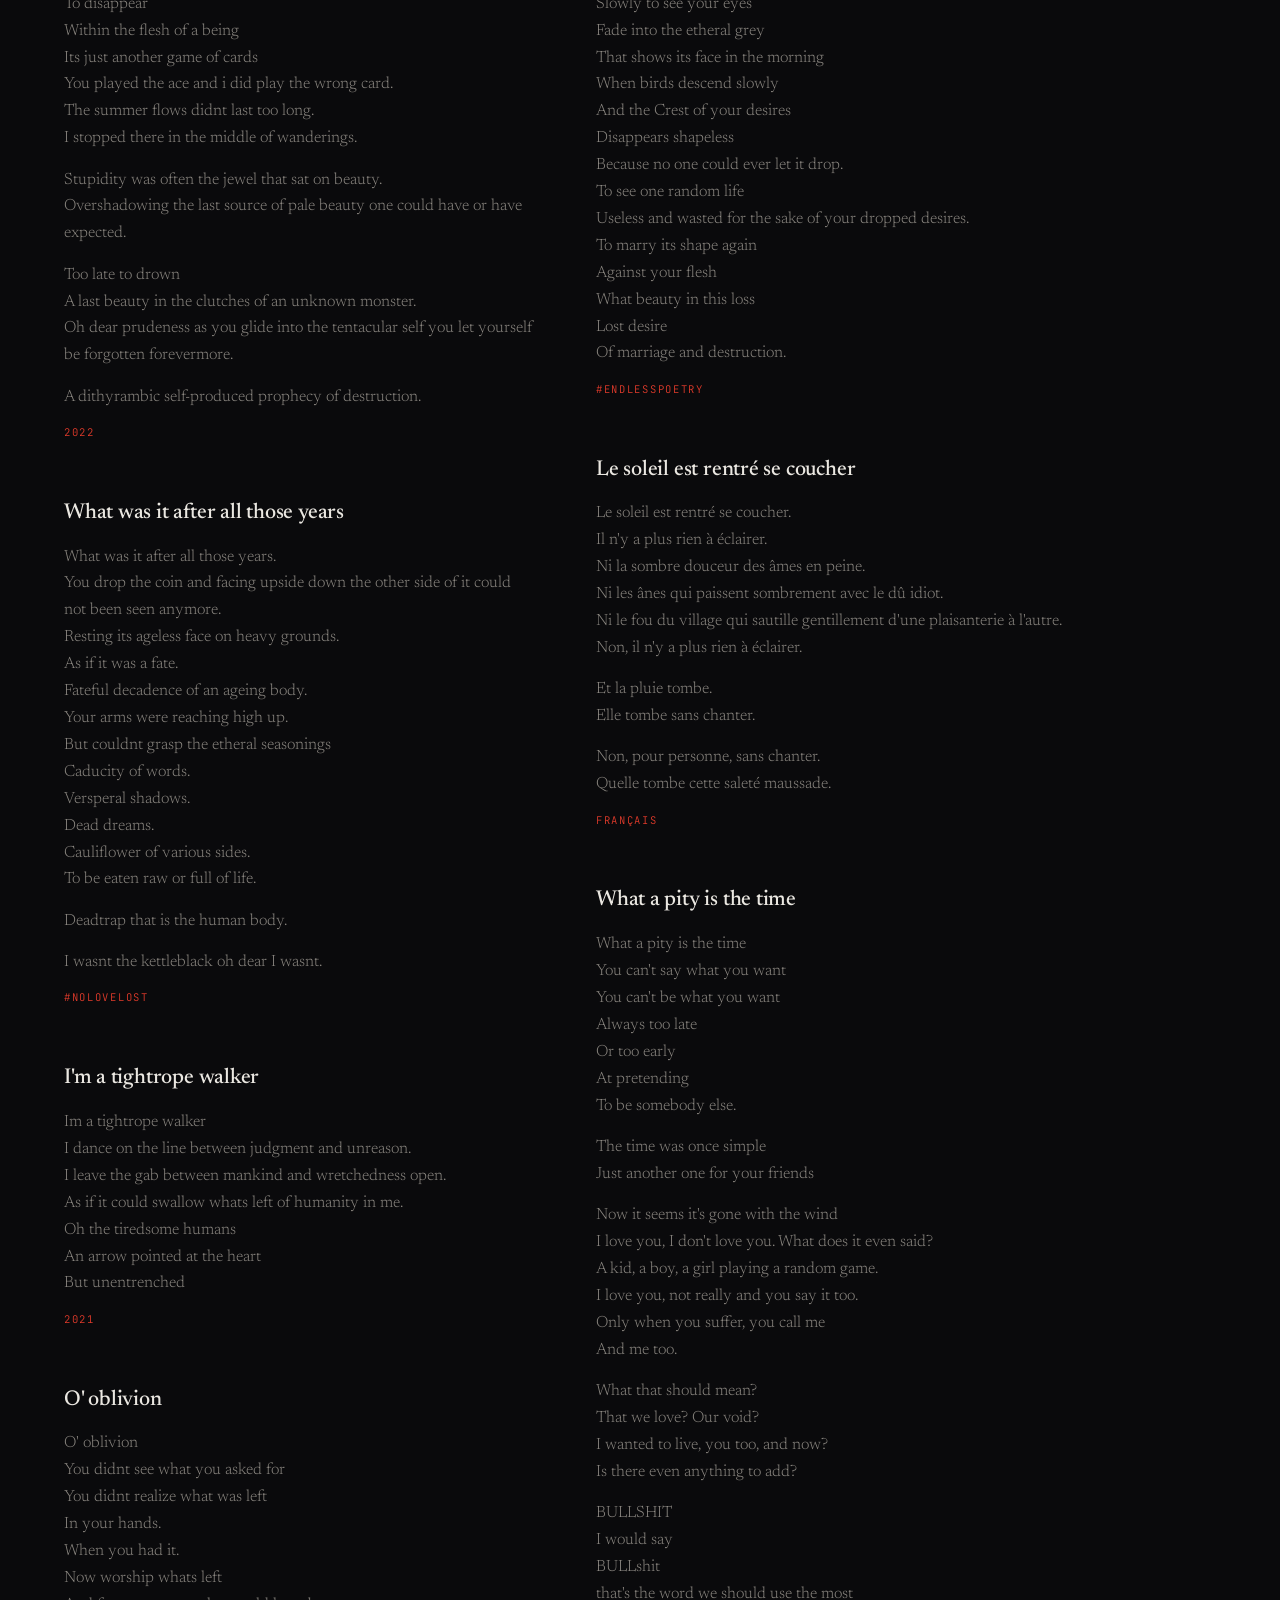
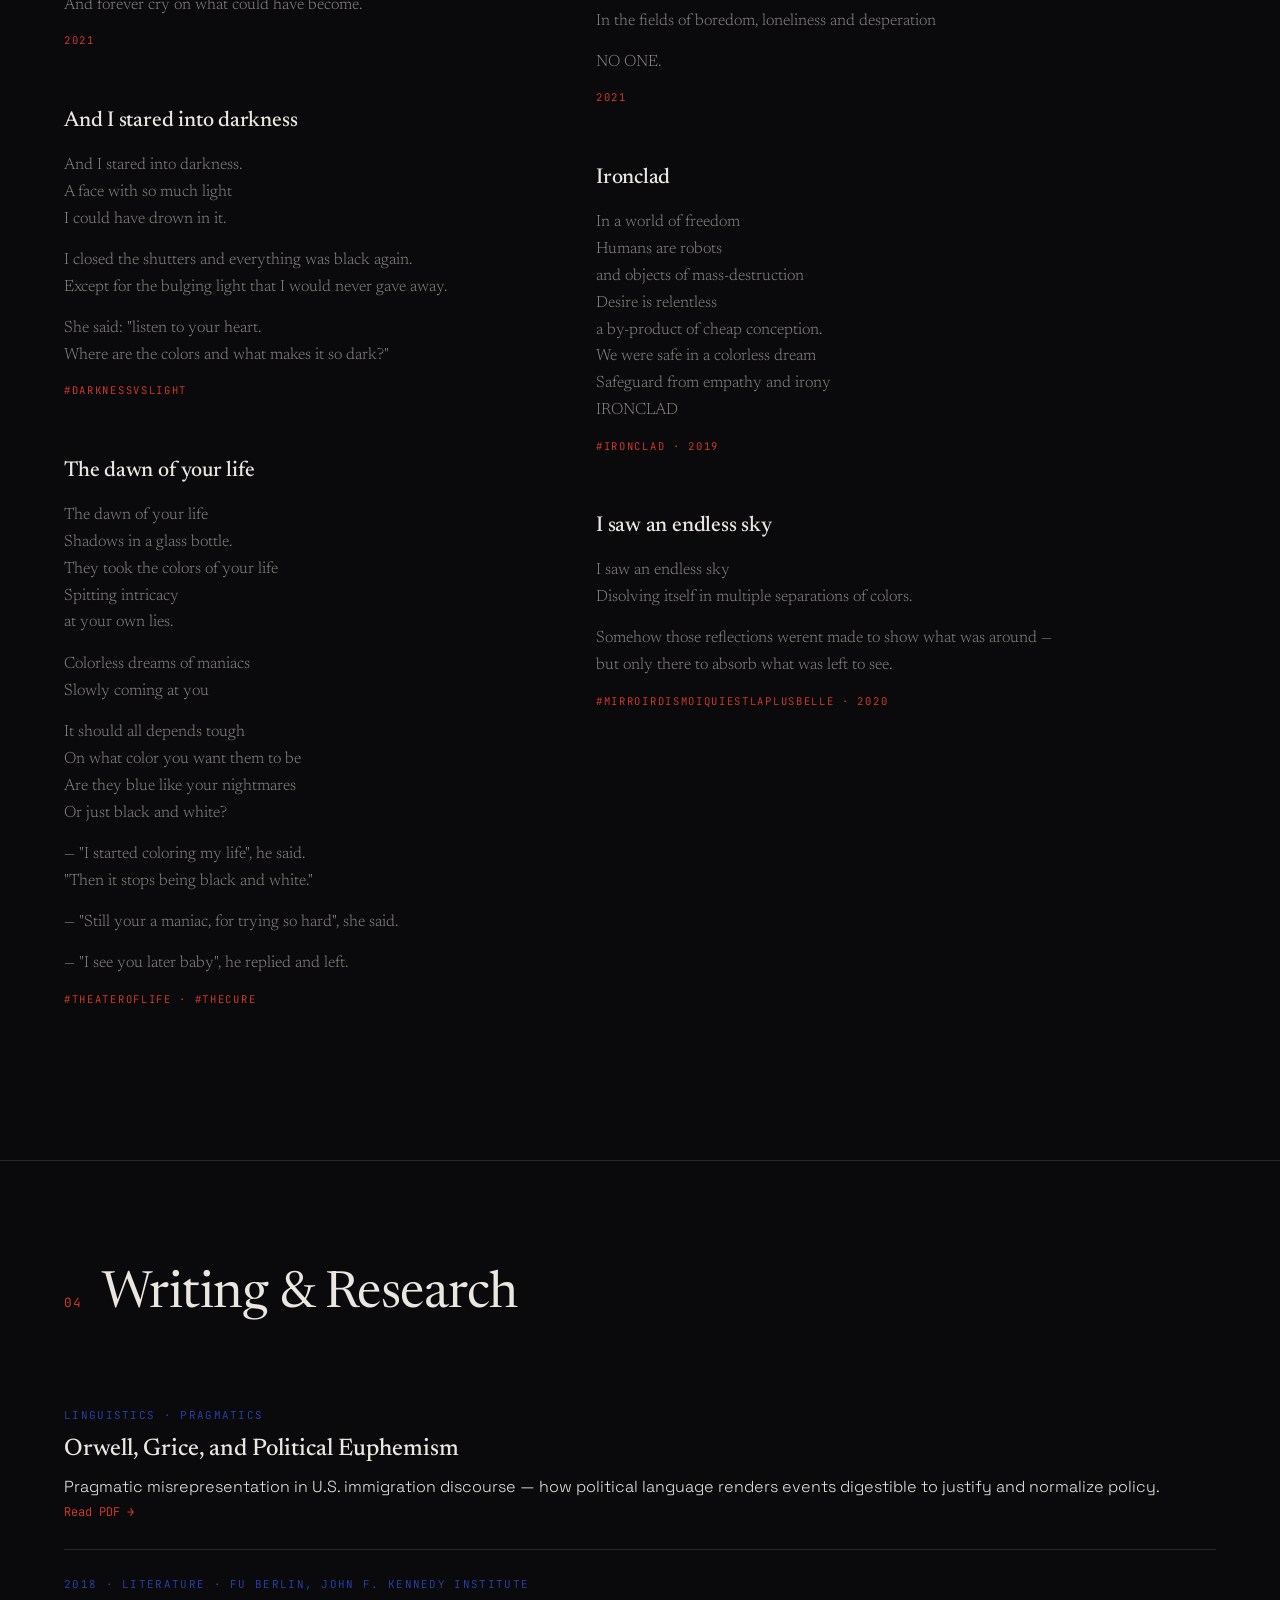
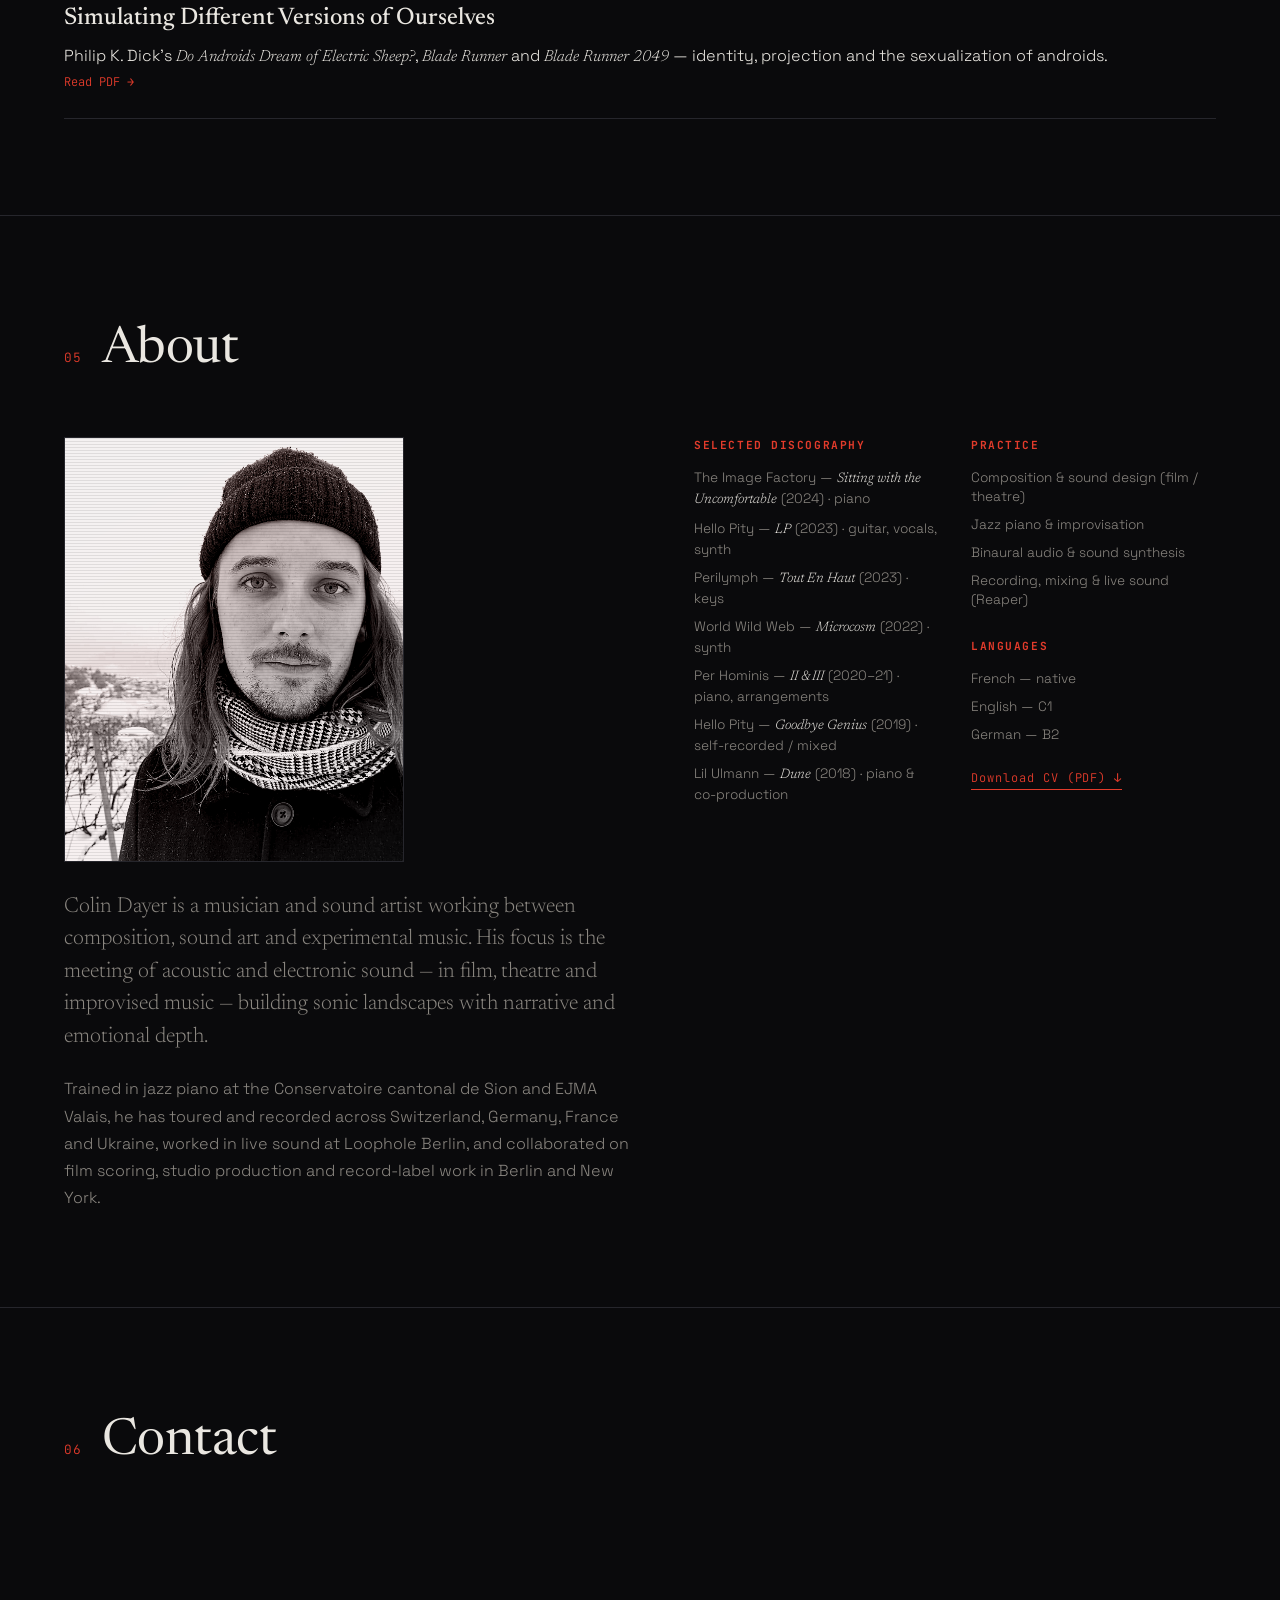
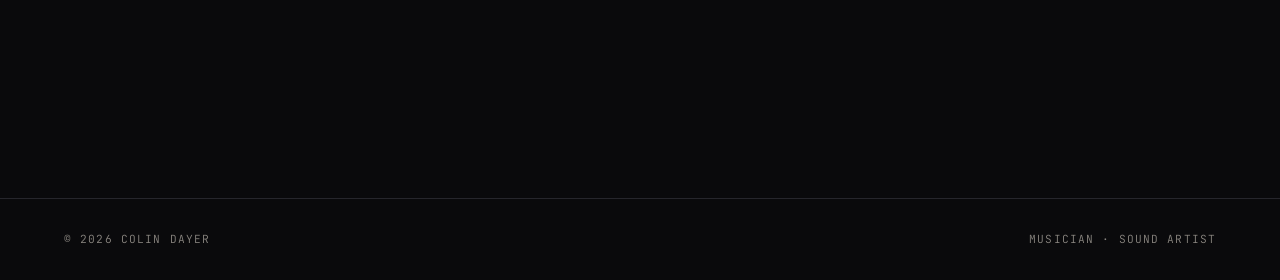
==== commit aad829fb: "Expand Words: full poetry archive (14 poems) in flowing magazine columns" ====
--- a/index.html
+++ b/index.html
@@ -8,7 +8,7 @@
 <link rel="preconnect" href="https://fonts.googleapis.com" />
 <link rel="preconnect" href="https://fonts.gstatic.com" crossorigin />
 <link href="https://fonts.googleapis.com/css2?family=Space+Grotesk:wght@300;400;500;700&family=Newsreader:ital,opsz,wght@0,6..72,400;0,6..72,500;1,6..72,400&family=JetBrains+Mono:wght@400;500&display=swap" rel="stylesheet" />
-<link rel="stylesheet" href="css/style.css?v=8" />
+<link rel="stylesheet" href="css/style.css?v=9" />
 </head>
 <body>
 <div class="grain" aria-hidden="true"></div>
@@ -423,6 +423,188 @@
         </div>
       </article>
     </div>
+
+    <h3 class="archive-label">More words</h3>
+    <div class="poem-cols">
+
+      <article class="poem-entry">
+        <h4>To disappear</h4>
+        <p>To disappear<br />
+        Within the flesh of a being<br />
+        Its just another game of cards<br />
+        You played the ace and i did play the wrong card.<br />
+        The summer flows didnt last too long.<br />
+        I stopped there in the middle of wanderings.</p>
+        <p>Stupidity was often the jewel that sat on beauty.<br />
+        Overshadowing the last source of pale beauty one could have or have expected.</p>
+        <p>Too late to drown<br />
+        A last beauty in the clutches of an unknown monster.<br />
+        Oh dear prudeness as you glide into the tentacular self you let yourself be forgotten forevermore.</p>
+        <p>A dithyrambic self-produced prophecy of destruction.</p>
+        <div class="poem-meta">2022</div>
+      </article>
+
+      <article class="poem-entry">
+        <h4>What was it after all those years</h4>
+        <p>What was it after all those years.<br />
+        You drop the coin and facing upside down the other side of it could not been seen anymore.<br />
+        Resting its ageless face on heavy grounds.<br />
+        As if it was a fate.<br />
+        Fateful decadence of an ageing body.<br />
+        Your arms were reaching high up.<br />
+        But couldnt grasp the etheral seasonings<br />
+        Caducity of words.<br />
+        Versperal shadows.<br />
+        Dead dreams.<br />
+        Cauliflower of various sides.<br />
+        To be eaten raw or full of life.</p>
+        <p>Deadtrap that is the human body.</p>
+        <p>I wasnt the kettleblack oh dear I wasnt.</p>
+        <div class="poem-meta">#nolovelost</div>
+      </article>
+
+      <article class="poem-entry">
+        <h4>I'm a tightrope walker</h4>
+        <p>Im a tightrope walker<br />
+        I dance on the line between judgment and unreason.<br />
+        I leave the gab between mankind and wretchedness open.<br />
+        As if it could swallow whats left of humanity in me.<br />
+        Oh the tiredsome humans<br />
+        An arrow pointed at the heart<br />
+        But unentrenched</p>
+        <div class="poem-meta">2021</div>
+      </article>
+
+      <article class="poem-entry">
+        <h4>O' oblivion</h4>
+        <p>O' oblivion<br />
+        You didnt see what you asked for<br />
+        You didnt realize what was left<br />
+        In your hands.<br />
+        When you had it.<br />
+        Now worship whats left<br />
+        And forever cry on what could have become.</p>
+        <div class="poem-meta">2021</div>
+      </article>
+
+      <article class="poem-entry">
+        <h4>And I stared into darkness</h4>
+        <p>And I stared into darkness.<br />
+        A face with so much light<br />
+        I could have drown in it.</p>
+        <p>I closed the shutters and everything was black again.<br />
+        Except for the bulging light that I would never gave away.</p>
+        <p>She said: "listen to your heart.<br />
+        Where are the colors and what makes it so dark?"</p>
+        <div class="poem-meta">#darknessvslight</div>
+      </article>
+
+      <article class="poem-entry">
+        <h4>The dawn of your life</h4>
+        <p>The dawn of your life<br />
+        Shadows in a glass bottle.<br />
+        They took the colors of your life<br />
+        Spitting intricacy<br />
+        at your own lies.</p>
+        <p>Colorless dreams of maniacs<br />
+        Slowly coming at you</p>
+        <p>It should all depends tough<br />
+        On what color you want them to be<br />
+        Are they blue like your nightmares<br />
+        Or just black and white?</p>
+        <p>— "I started coloring my life", he said.<br />
+        "Then it stops being black and white."</p>
+        <p>— "Still your a maniac, for trying so hard", she said.</p>
+        <p>— "I see you later baby", he replied and left.</p>
+        <div class="poem-meta">#theateroflife · #thecure</div>
+      </article>
+
+      <article class="poem-entry">
+        <h4>Slowly to see your eyes</h4>
+        <p>Slowly to see your eyes<br />
+        Fade into the etheral grey<br />
+        That shows its face in the morning<br />
+        When birds descend slowly<br />
+        And the Crest of your desires<br />
+        Disappears shapeless<br />
+        Because no one could ever let it drop.<br />
+        To see one random life<br />
+        Useless and wasted for the sake of your dropped desires.<br />
+        To marry its shape again<br />
+        Against your flesh<br />
+        What beauty in this loss<br />
+        Lost desire<br />
+        Of marriage and destruction.</p>
+        <div class="poem-meta">#endlesspoetry</div>
+      </article>
+
+      <article class="poem-entry">
+        <h4>Le soleil est rentré se coucher</h4>
+        <p>Le soleil est rentré se coucher.<br />
+        Il n'y a plus rien à éclairer.<br />
+        Ni la sombre douceur des âmes en peine.<br />
+        Ni les ânes qui paissent sombrement avec le dû idiot.<br />
+        Ni le fou du village qui sautille gentillement d'une plaisanterie à l'autre.<br />
+        Non, il n'y a plus rien à éclairer.</p>
+        <p>Et la pluie tombe.<br />
+        Elle tombe sans chanter.</p>
+        <p>Non, pour personne, sans chanter.<br />
+        Quelle tombe cette saleté maussade.</p>
+        <div class="poem-meta">français</div>
+      </article>
+
+      <article class="poem-entry">
+        <h4>What a pity is the time</h4>
+        <p>What a pity is the time<br />
+        You can't say what you want<br />
+        You can't be what you want<br />
+        Always too late<br />
+        Or too early<br />
+        At pretending<br />
+        To be somebody else.</p>
+        <p>The time was once simple<br />
+        Just another one for your friends</p>
+        <p>Now it seems it's gone with the wind<br />
+        I love you, I don't love you. What does it even said?<br />
+        A kid, a boy, a girl playing a random game.<br />
+        I love you, not really and you say it too.<br />
+        Only when you suffer, you call me<br />
+        And me too.</p>
+        <p>What that should mean?<br />
+        That we love? Our void?<br />
+        I wanted to live, you too, and now?<br />
+        Is there even anything to add?</p>
+        <p>BULLSHIT<br />
+        I would say<br />
+        BULLshit<br />
+        that's the word we should use the most<br />
+        In the fields of boredom, loneliness and desperation</p>
+        <p>NO ONE.</p>
+        <div class="poem-meta">2021</div>
+      </article>
+
+      <article class="poem-entry">
+        <h4>Ironclad</h4>
+        <p>In a world of freedom<br />
+        Humans are robots<br />
+        and objects of mass-destruction<br />
+        Desire is relentless<br />
+        a by-product of cheap conception.<br />
+        We were safe in a colorless dream<br />
+        Safeguard from empathy and irony<br />
+        IRONCLAD</p>
+        <div class="poem-meta">#ironclad · 2019</div>
+      </article>
+
+      <article class="poem-entry">
+        <h4>I saw an endless sky</h4>
+        <p>I saw an endless sky<br />
+        Disolving itself in multiple separations of colors.</p>
+        <p>Somehow those reflections werent made to show what was around — but only there to absorb what was left to see.</p>
+        <div class="poem-meta">#mirroirdismoiquiestlaplusbelle · 2020</div>
+      </article>
+
+    </div>
   </section>
 
   <!-- WRITING -->
@@ -546,6 +728,6 @@
   <div class="player-time">0:00</div>
 </div>
 
-<script src="js/main.js?v=8"></script>
+<script src="js/main.js?v=9"></script>
 </body>
 </html>
--- a/css/style.css
+++ b/css/style.css
@@ -341,6 +341,25 @@
   margin-top:1.4rem;font-family:var(--mono);font-size:.66rem;
   letter-spacing:.16em;text-transform:uppercase;color:var(--accent);
 }
+
+/* poem archive — flowing columns */
+.archive-label{
+  position:relative;z-index:1;margin:6rem 0 2.5rem;
+  font-family:var(--mono);font-size:.72rem;letter-spacing:.24em;
+  text-transform:uppercase;color:var(--ink-dim);
+  border-top:1px solid var(--line);padding-top:2.5rem;
+}
+.poem-cols{position:relative;z-index:1;columns:2;column-gap:4rem;max-width:1000px}
+.poem-entry{break-inside:avoid;-webkit-column-break-inside:avoid;margin-bottom:3.5rem;display:inline-block;width:100%}
+.poem-entry h4{
+  font-family:var(--serif);font-weight:500;font-size:1.35rem;
+  margin-bottom:.9rem;color:var(--ink);letter-spacing:-.01em;
+}
+.poem-entry p{
+  font-family:var(--serif);font-size:1.02rem;line-height:1.65;
+  color:var(--ink-dim);margin-bottom:.9rem;
+}
+.poem-entry .poem-meta{margin-top:.9rem}
 
 /* ---------- writing ---------- */
 .writing-empty{color:var(--ink-dim);max-width:52ch;font-size:1.05rem;font-family:var(--serif)}
@@ -448,6 +467,7 @@
   .poem.reverse .poem-art{order:0}
   .poem-art{max-width:420px}
   .words::before{background-size:120%}
+  .poem-cols{columns:1}
   .about-grid{grid-template-columns:1fr;gap:2.5rem}
   .about-cols{grid-template-columns:1fr 1fr}
   .site-footer{flex-direction:column;gap:.5rem}
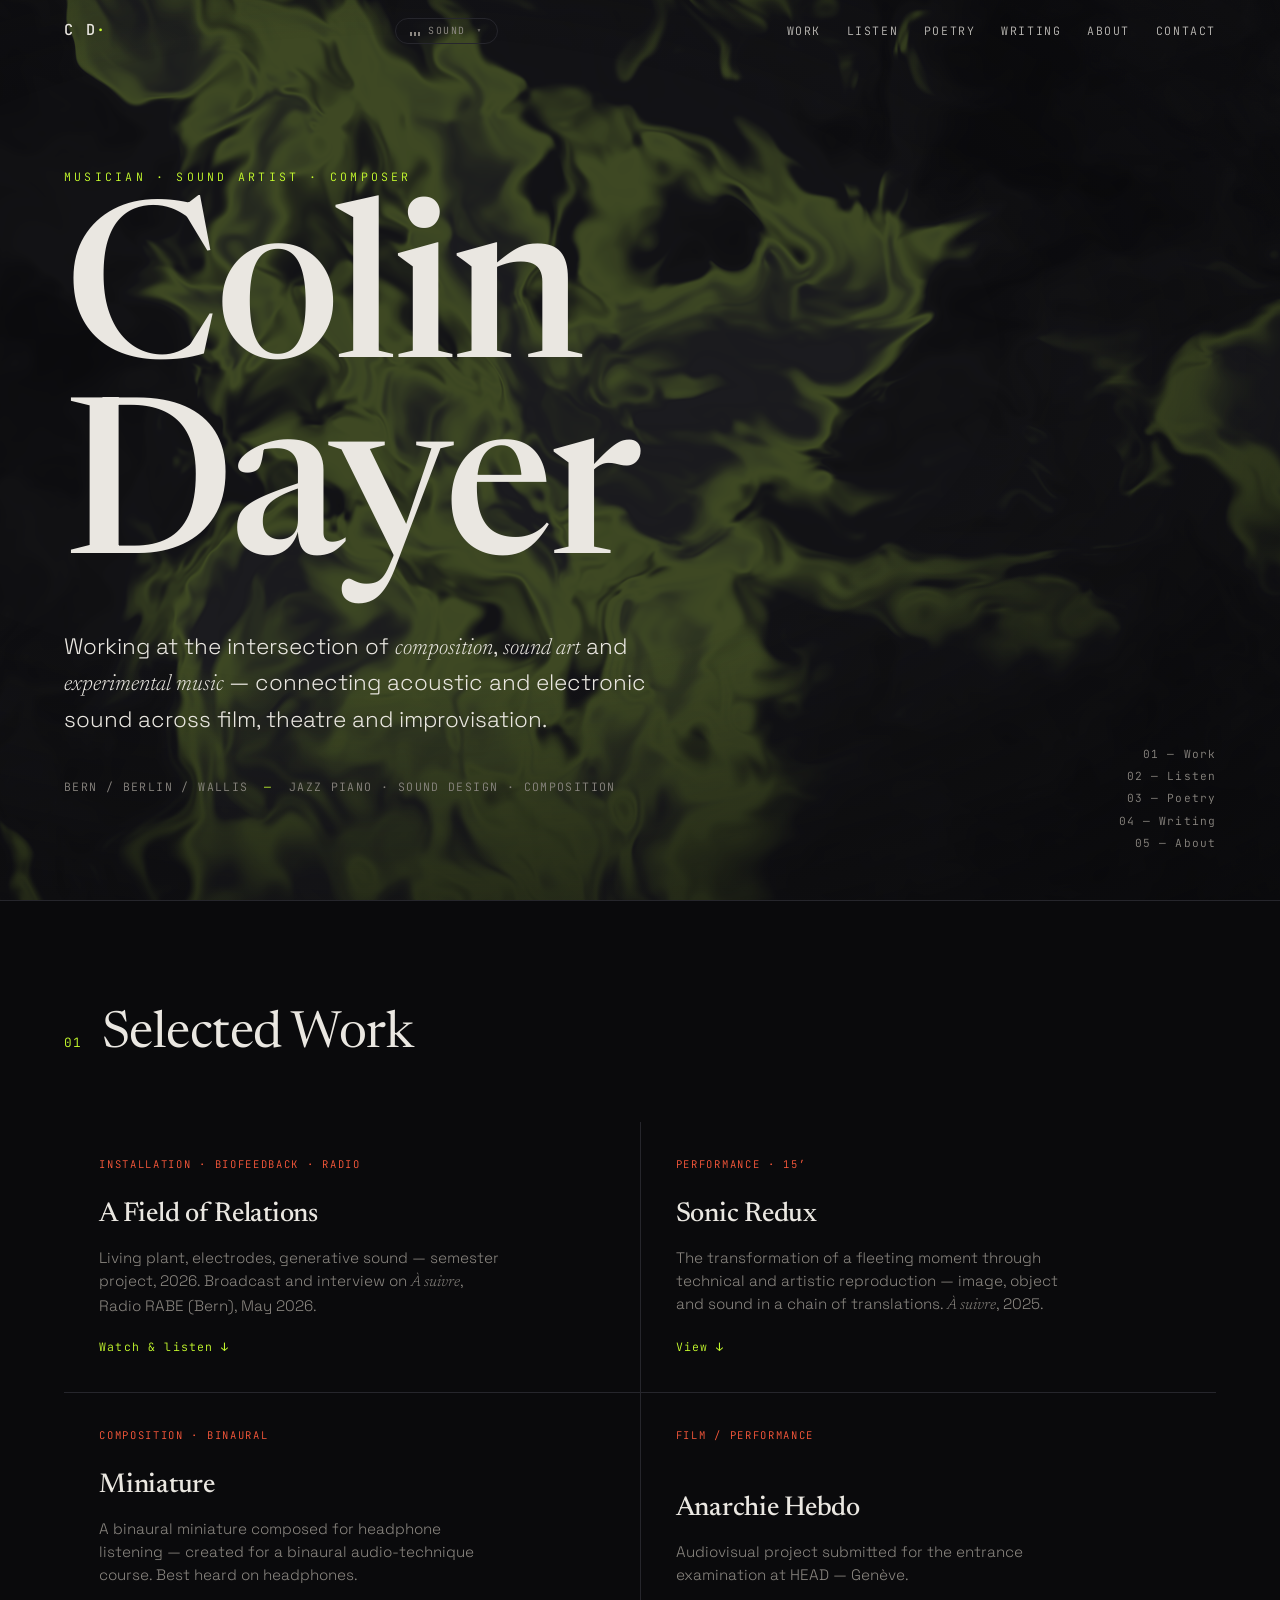
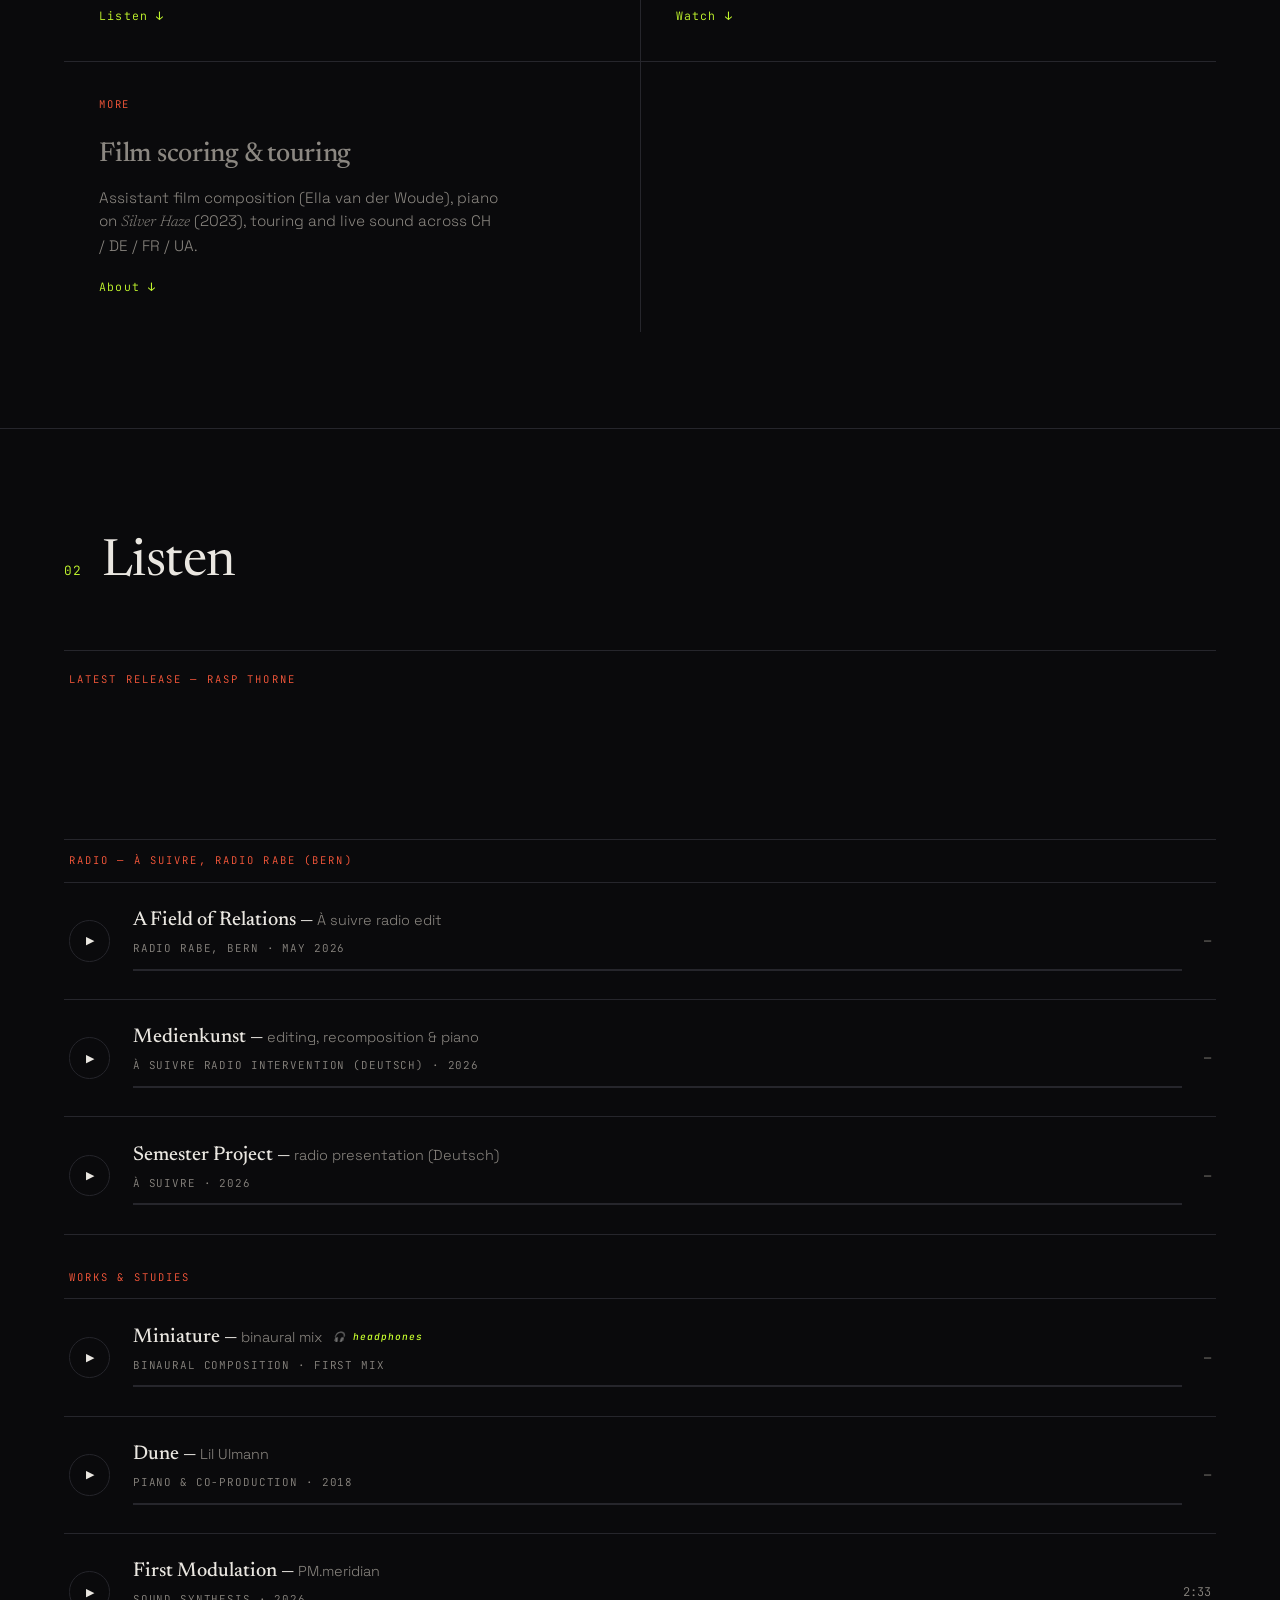
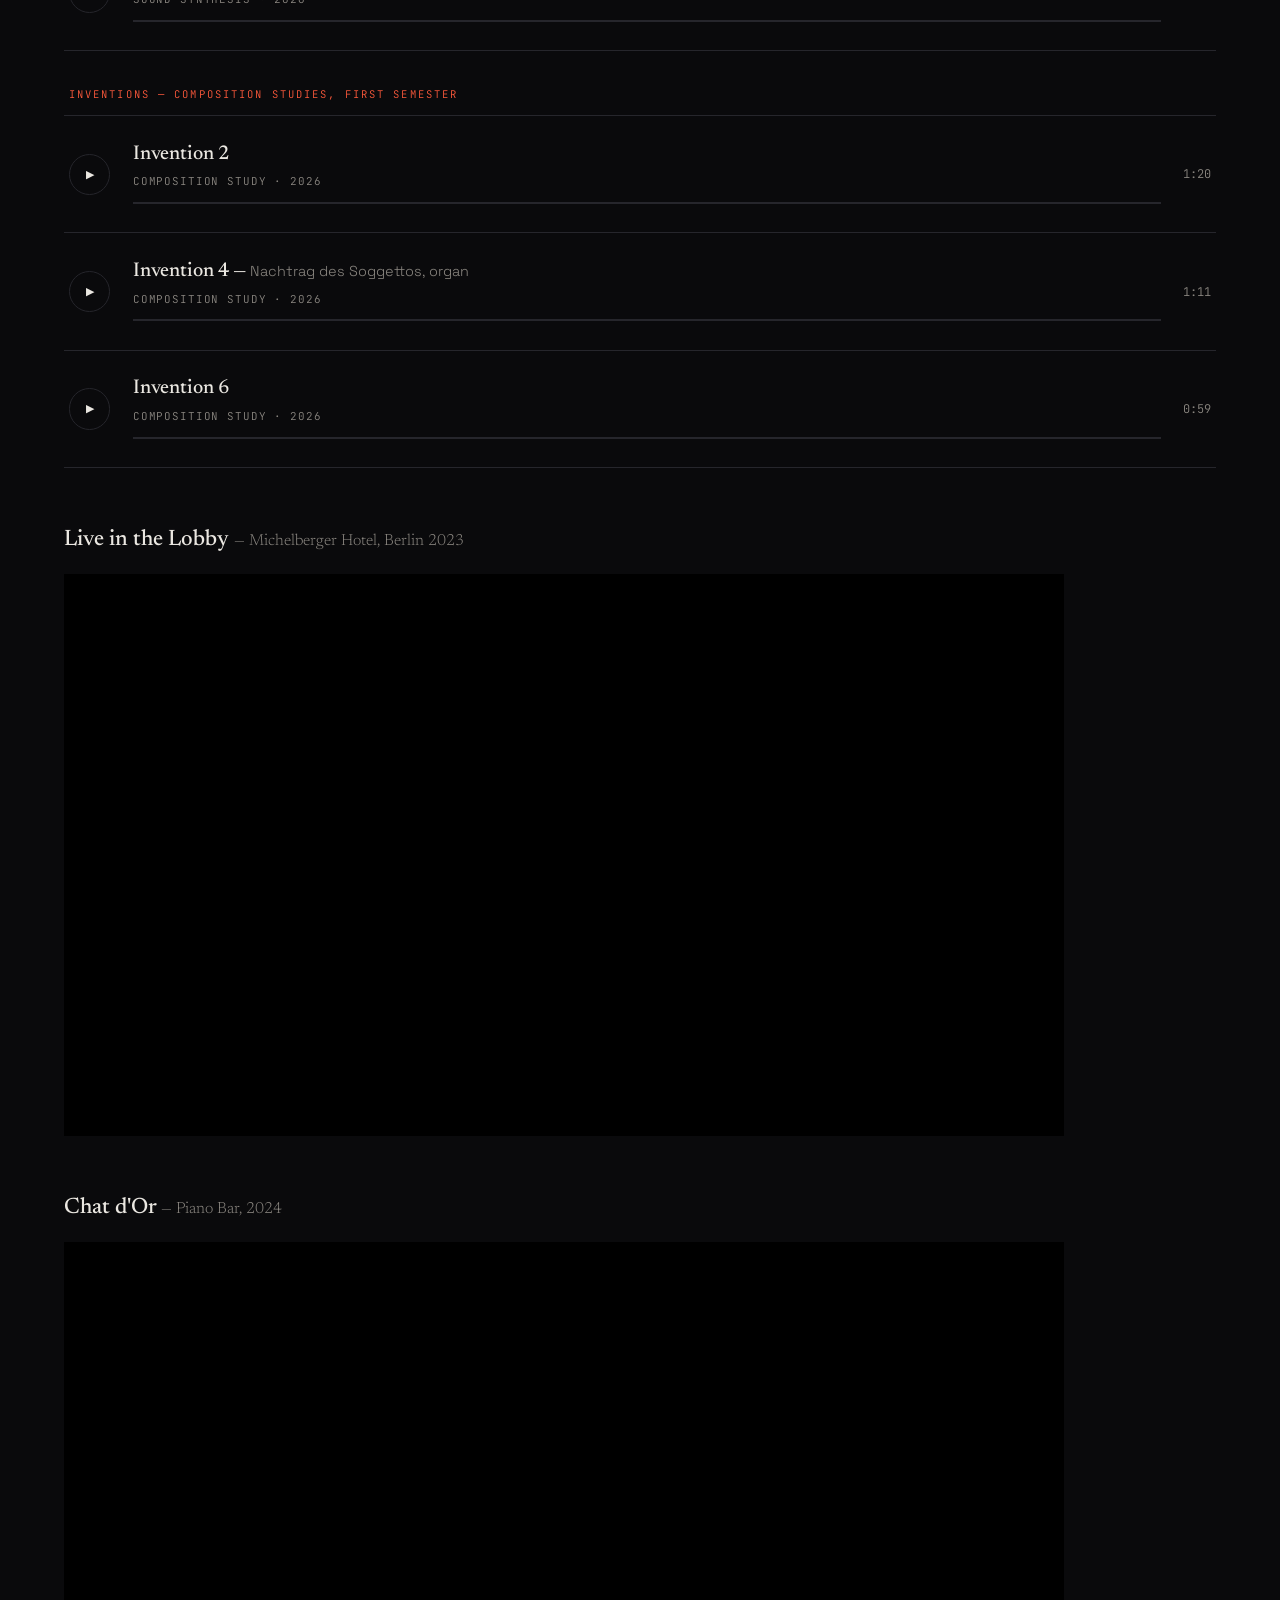
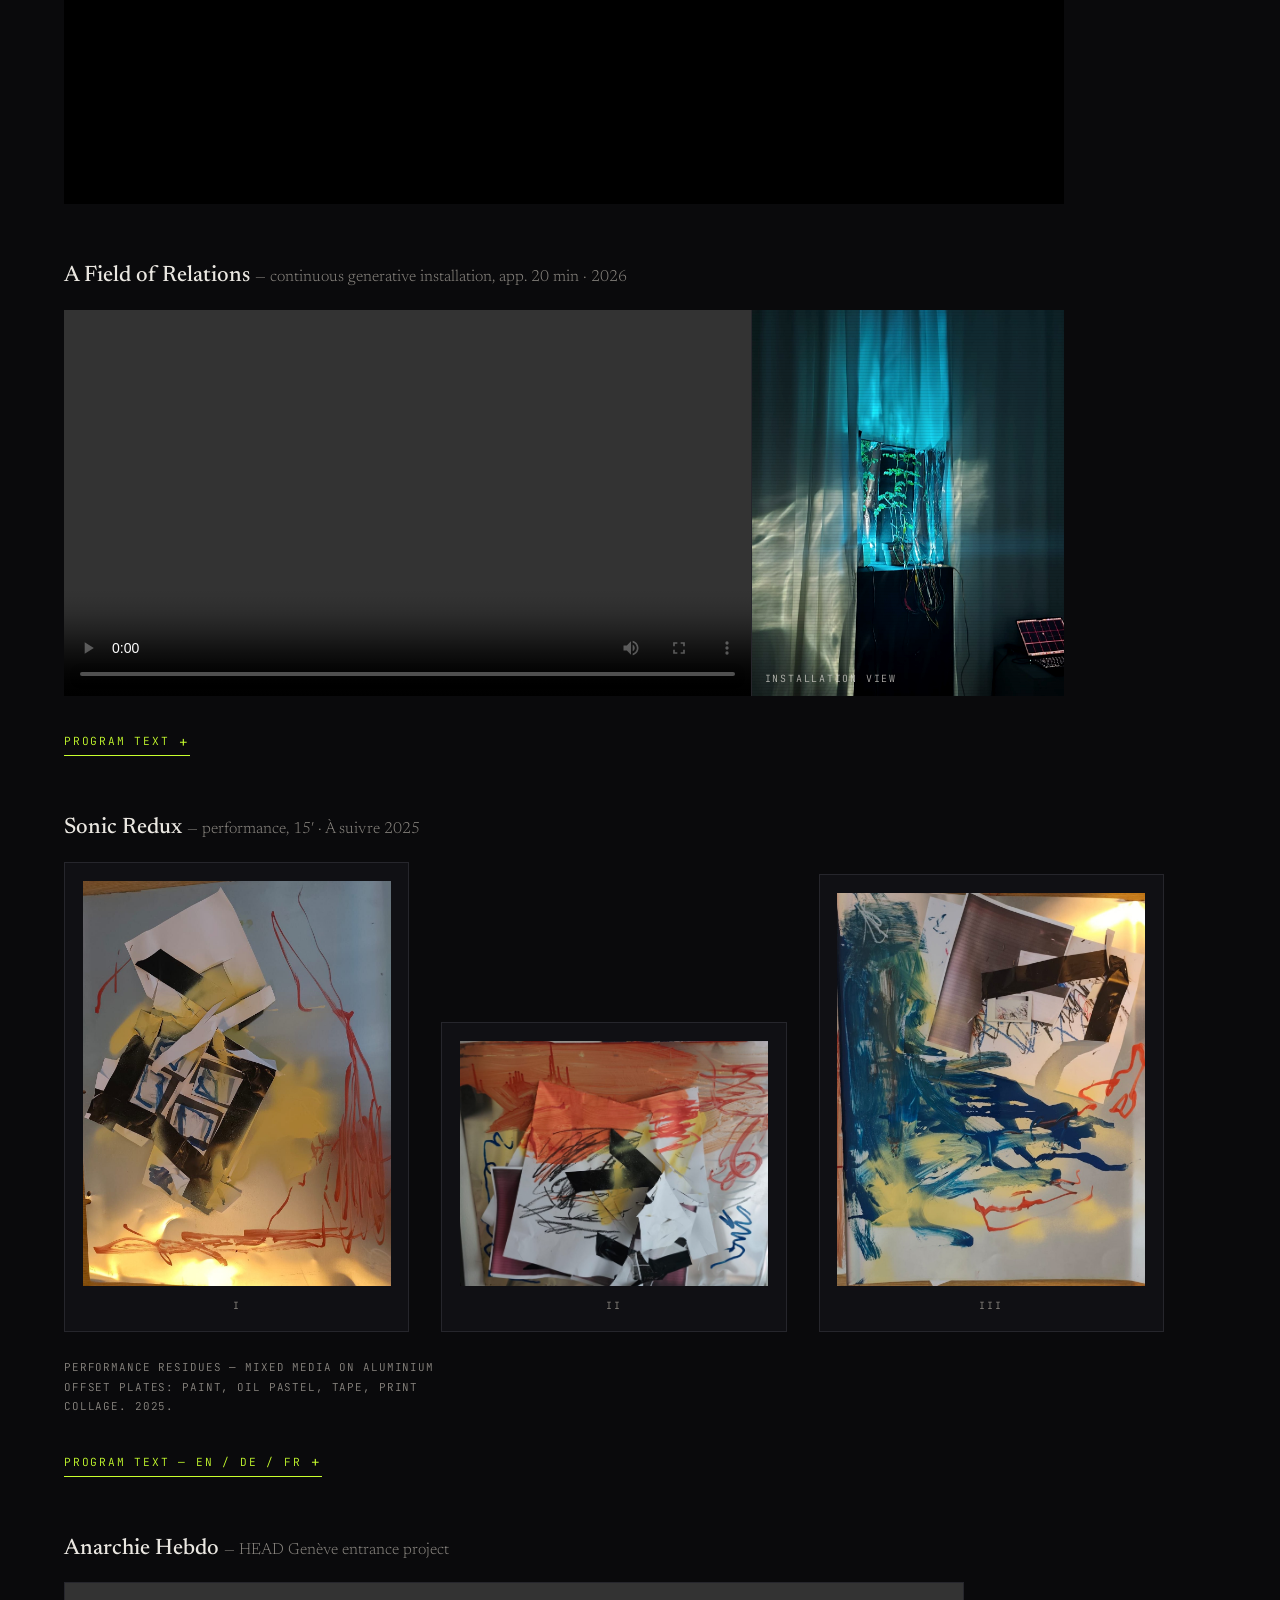
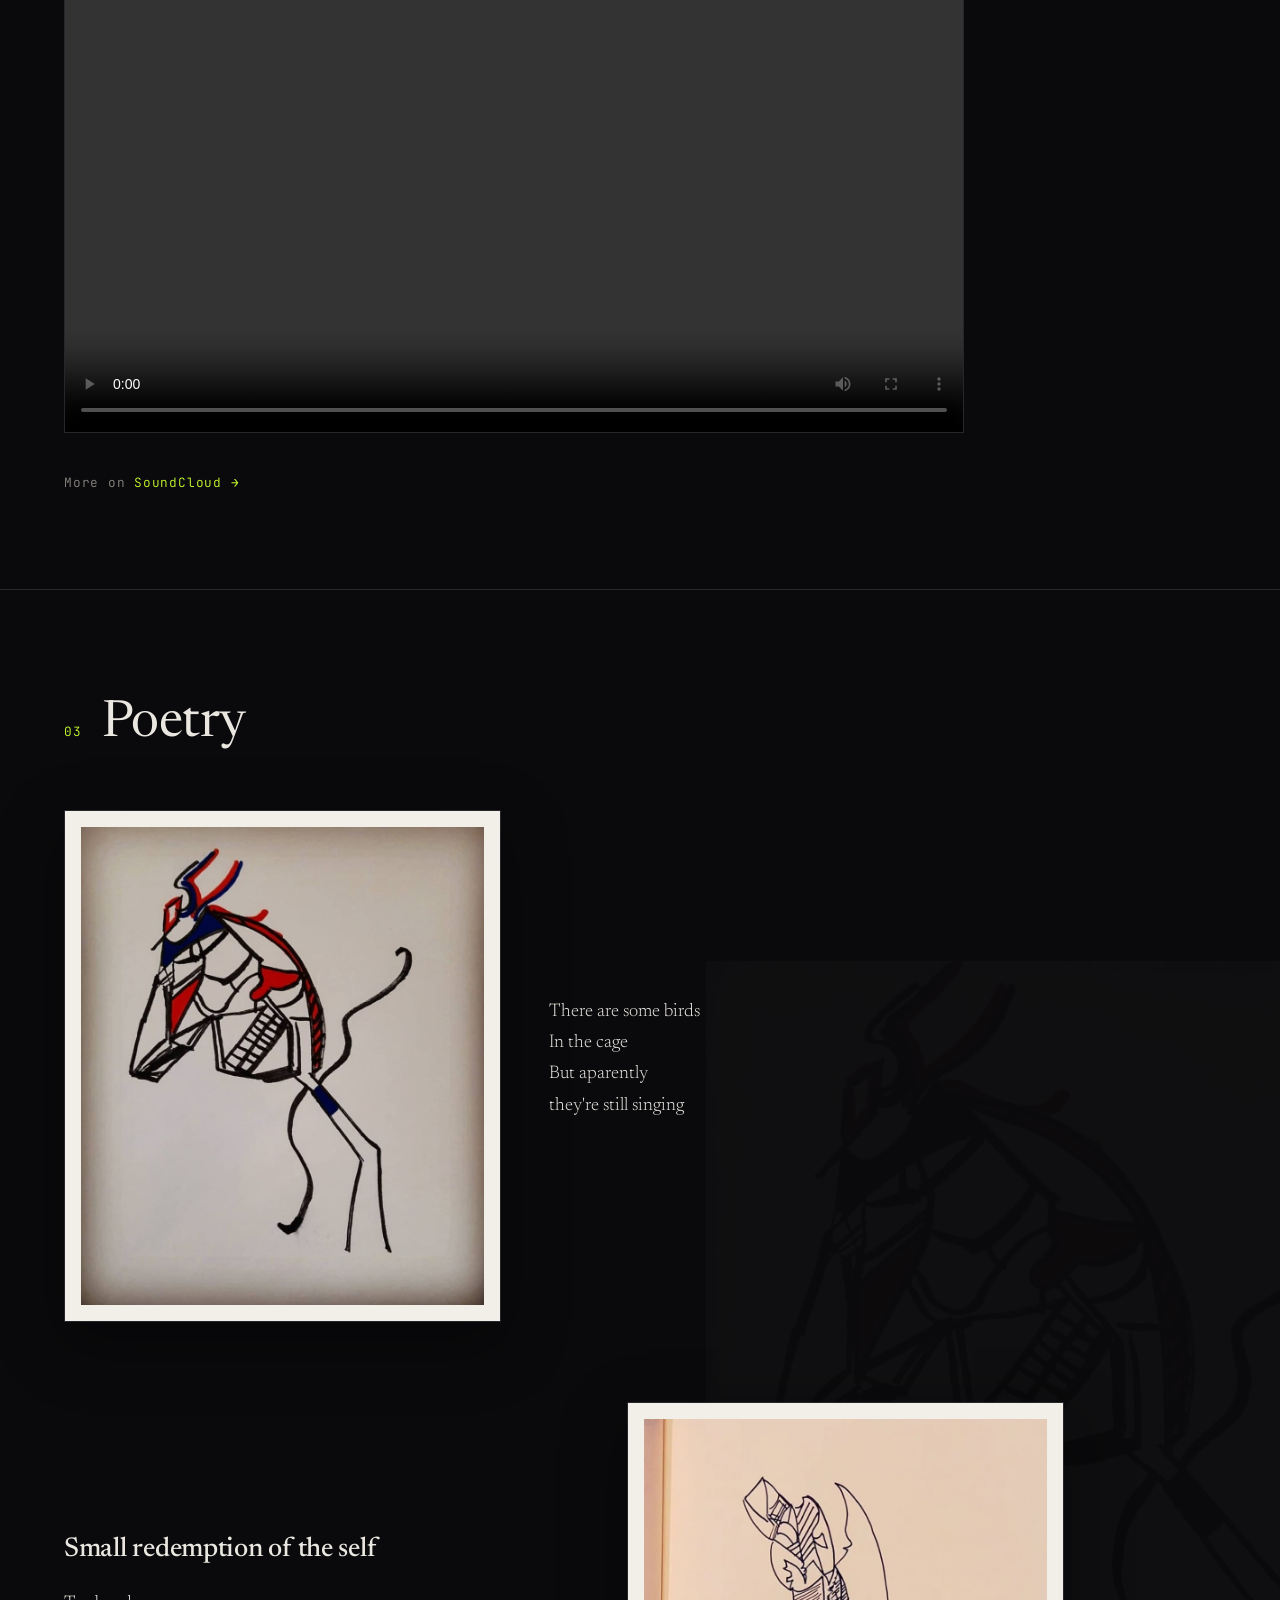
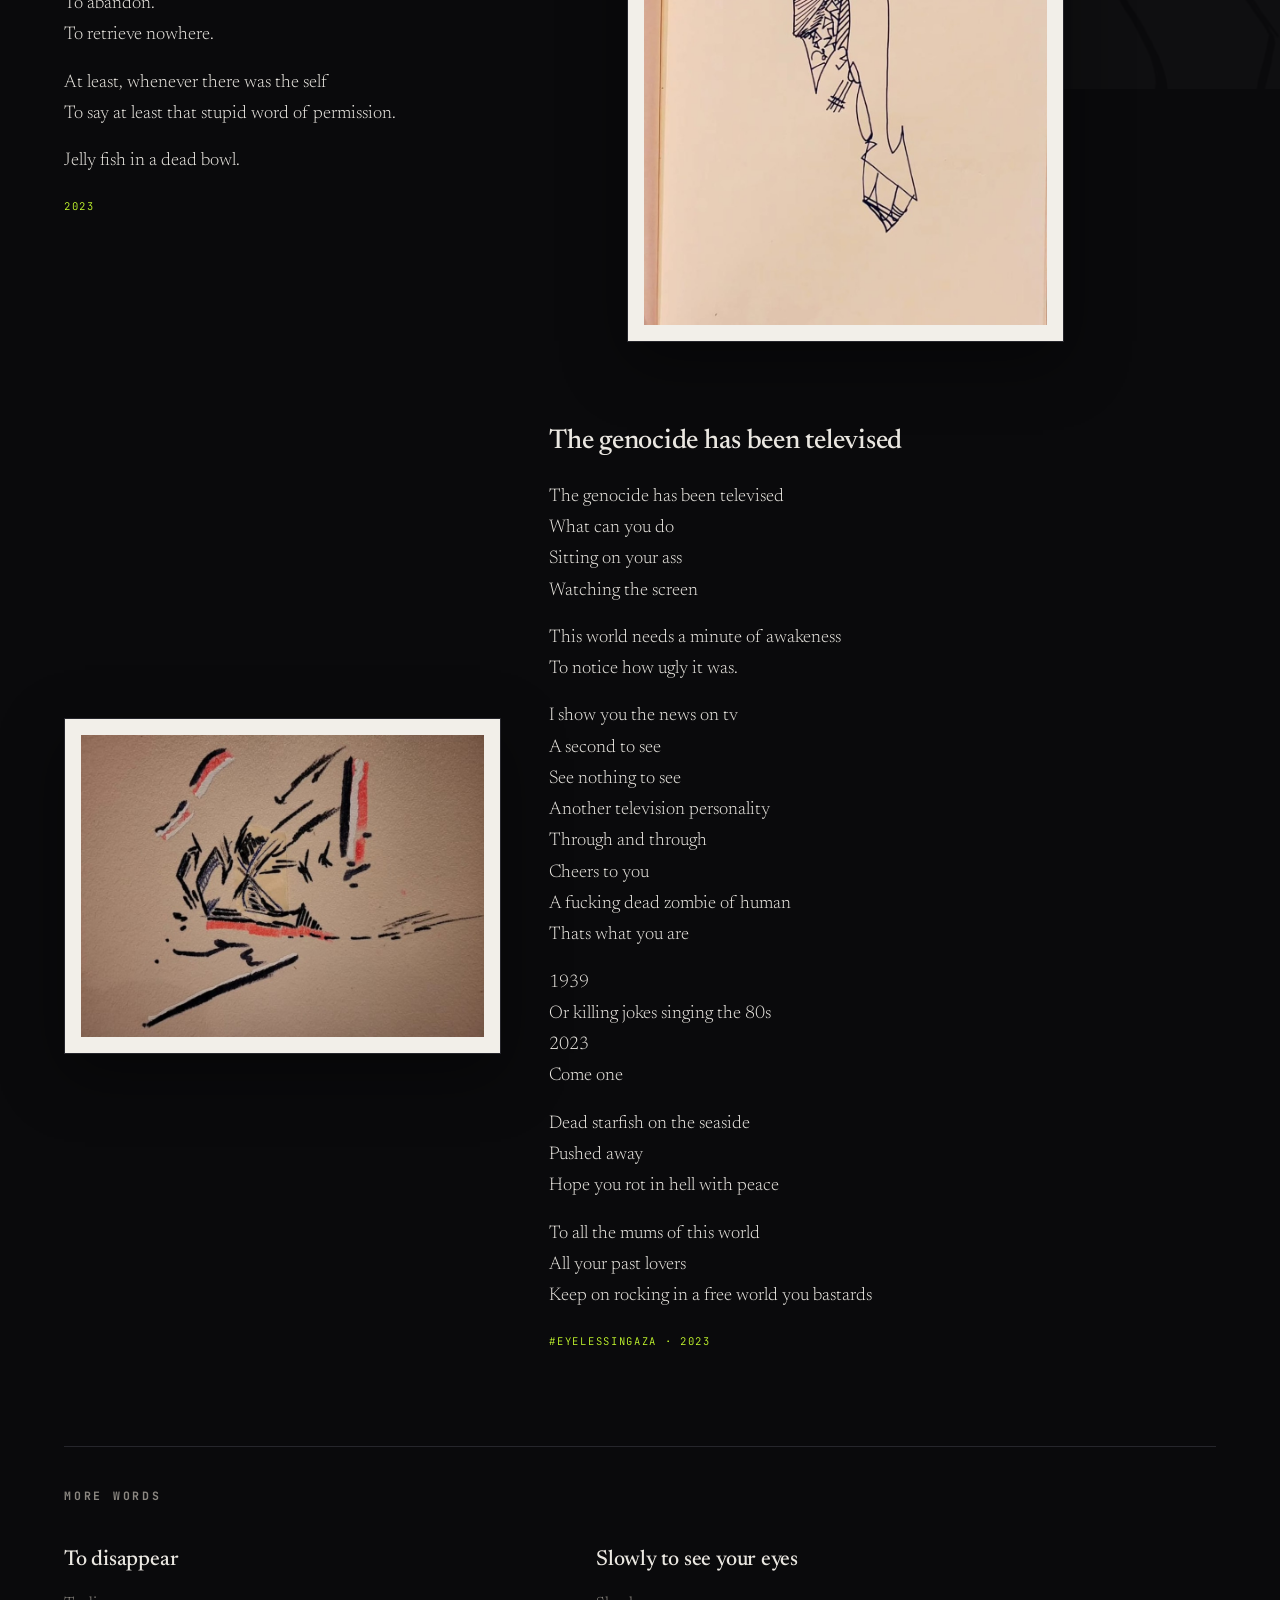
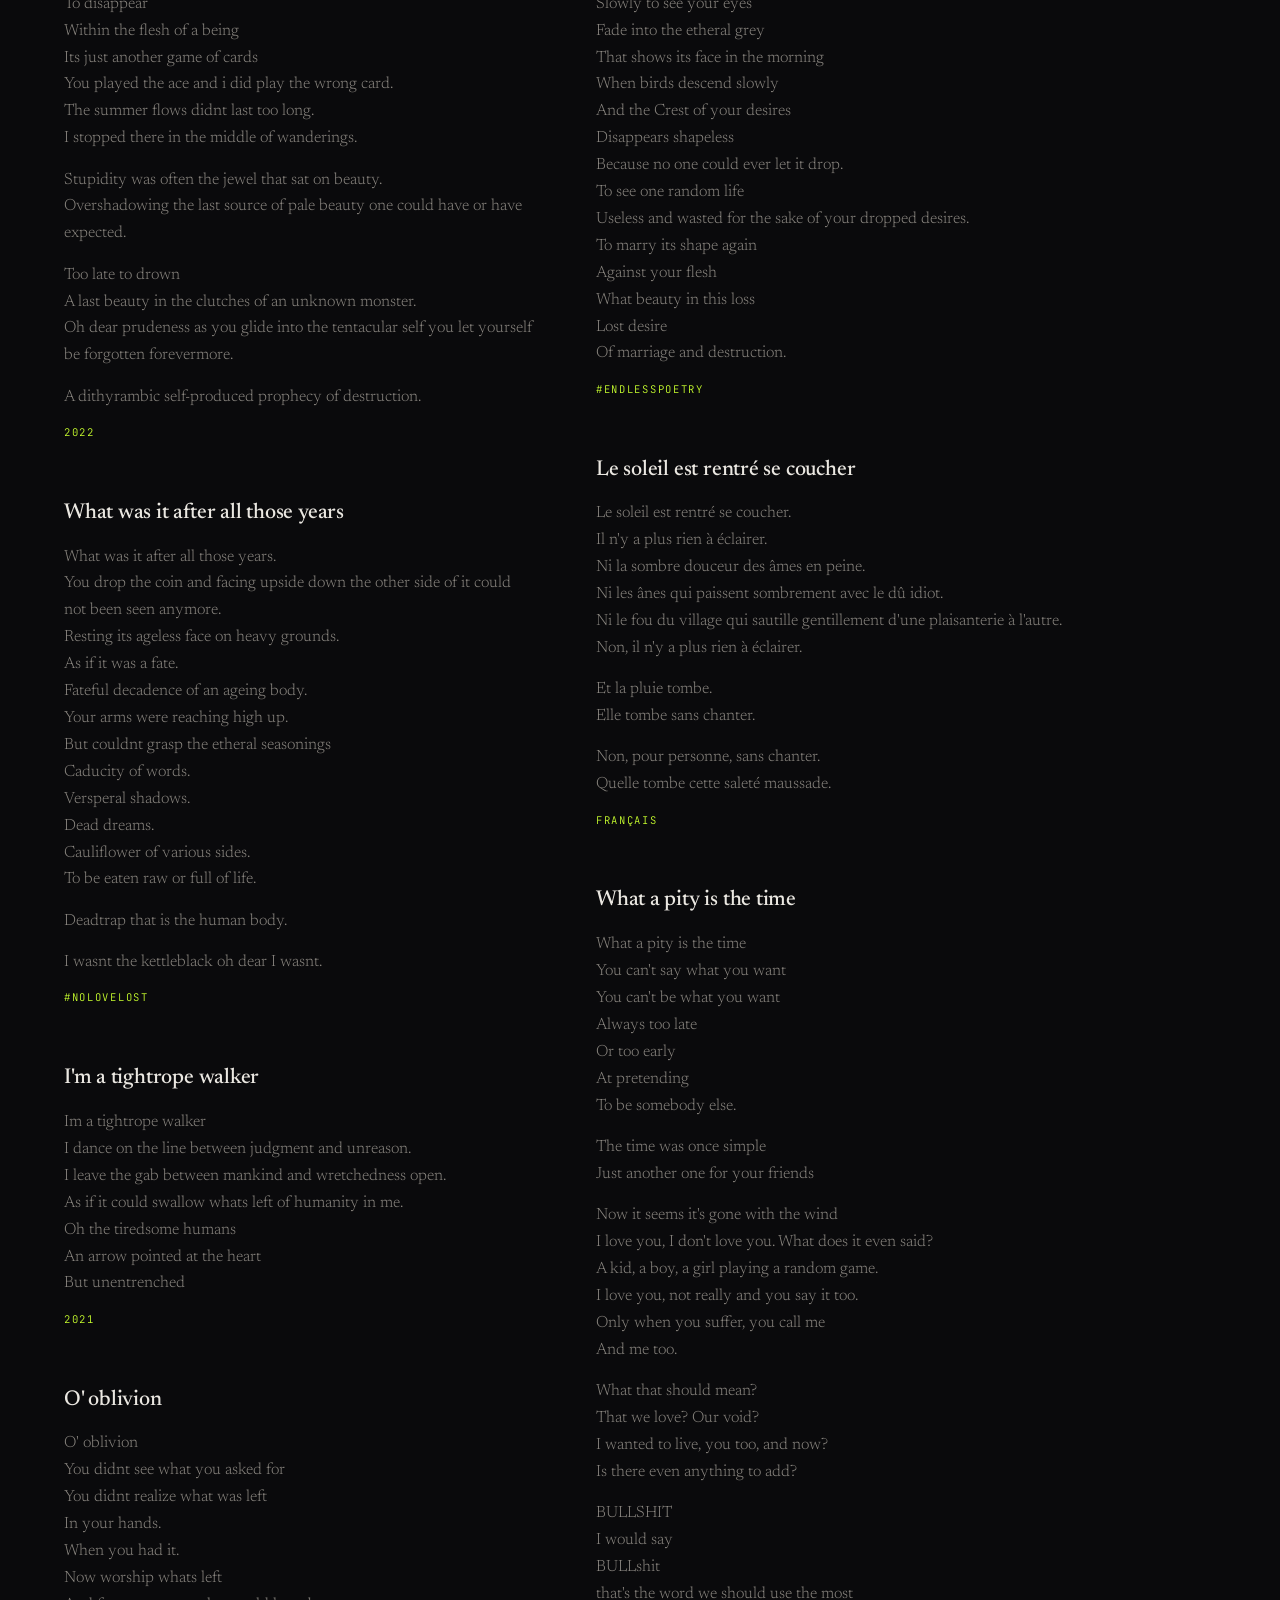
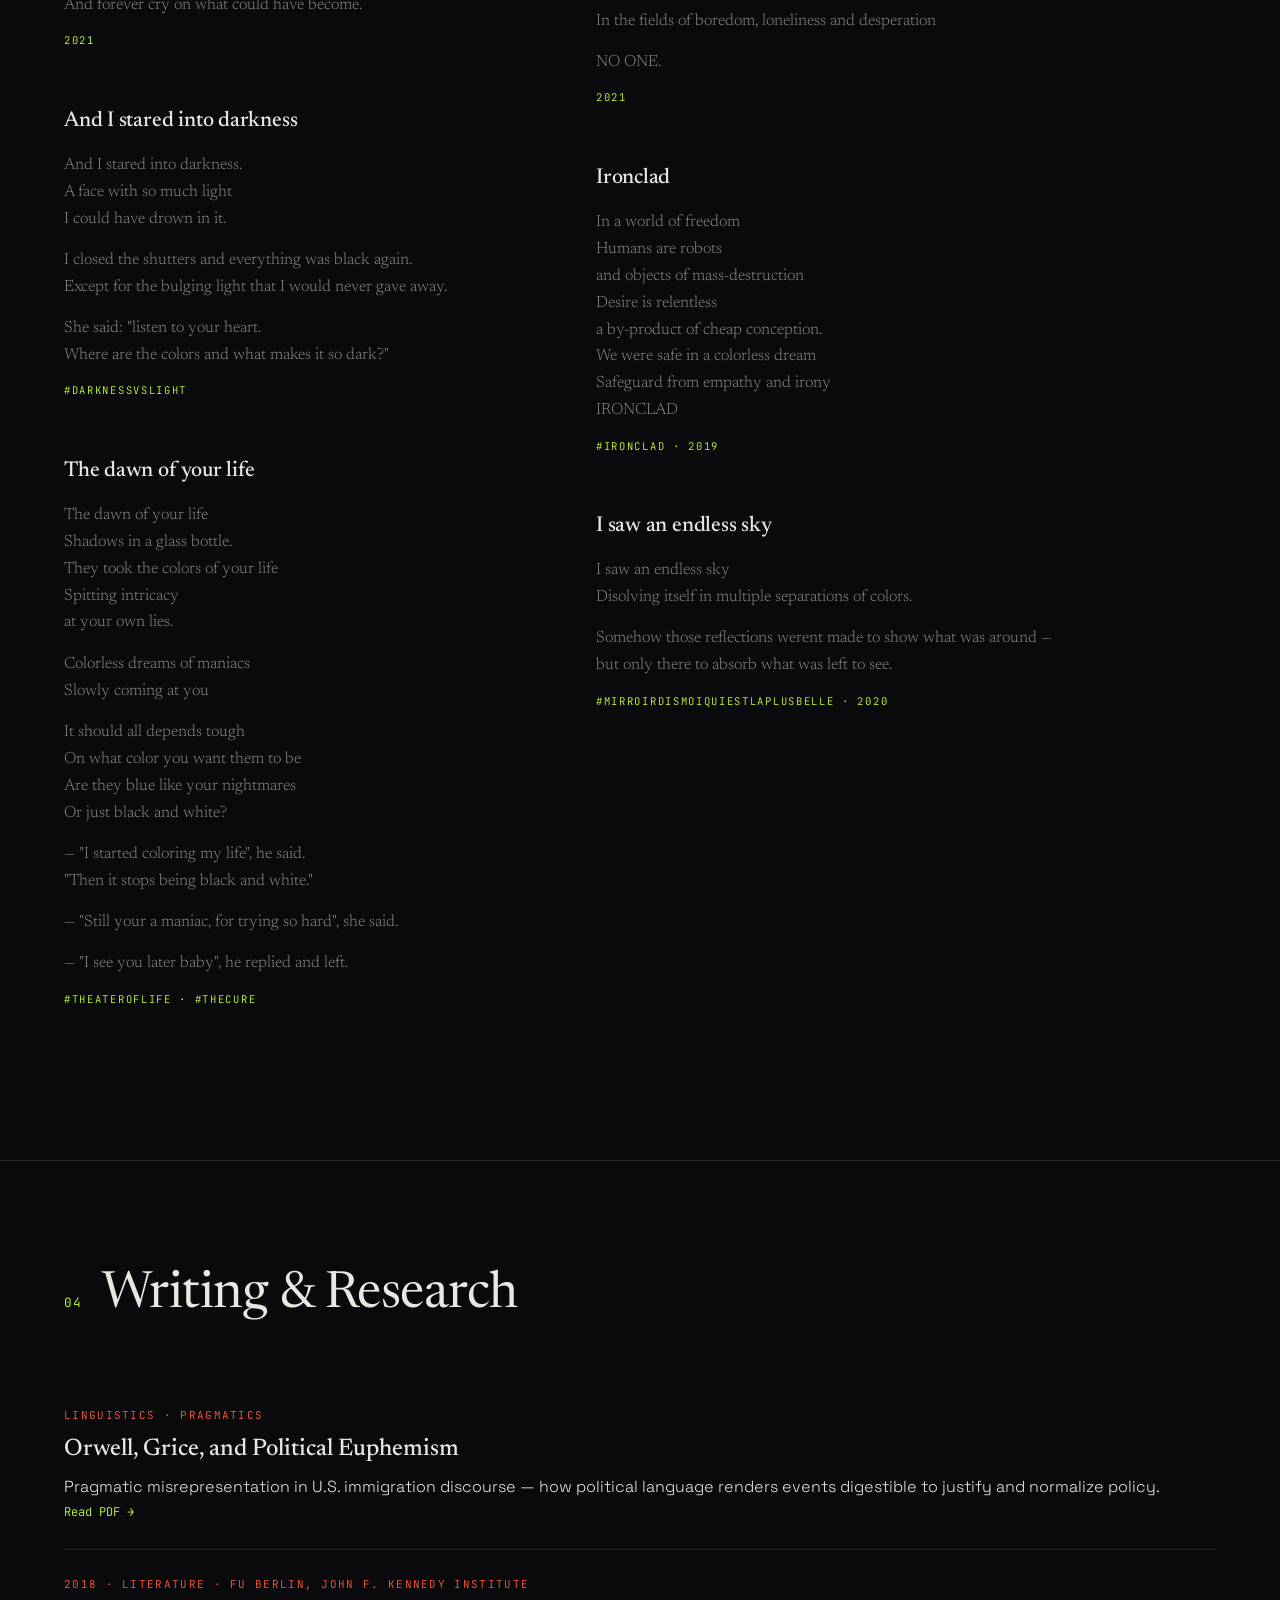
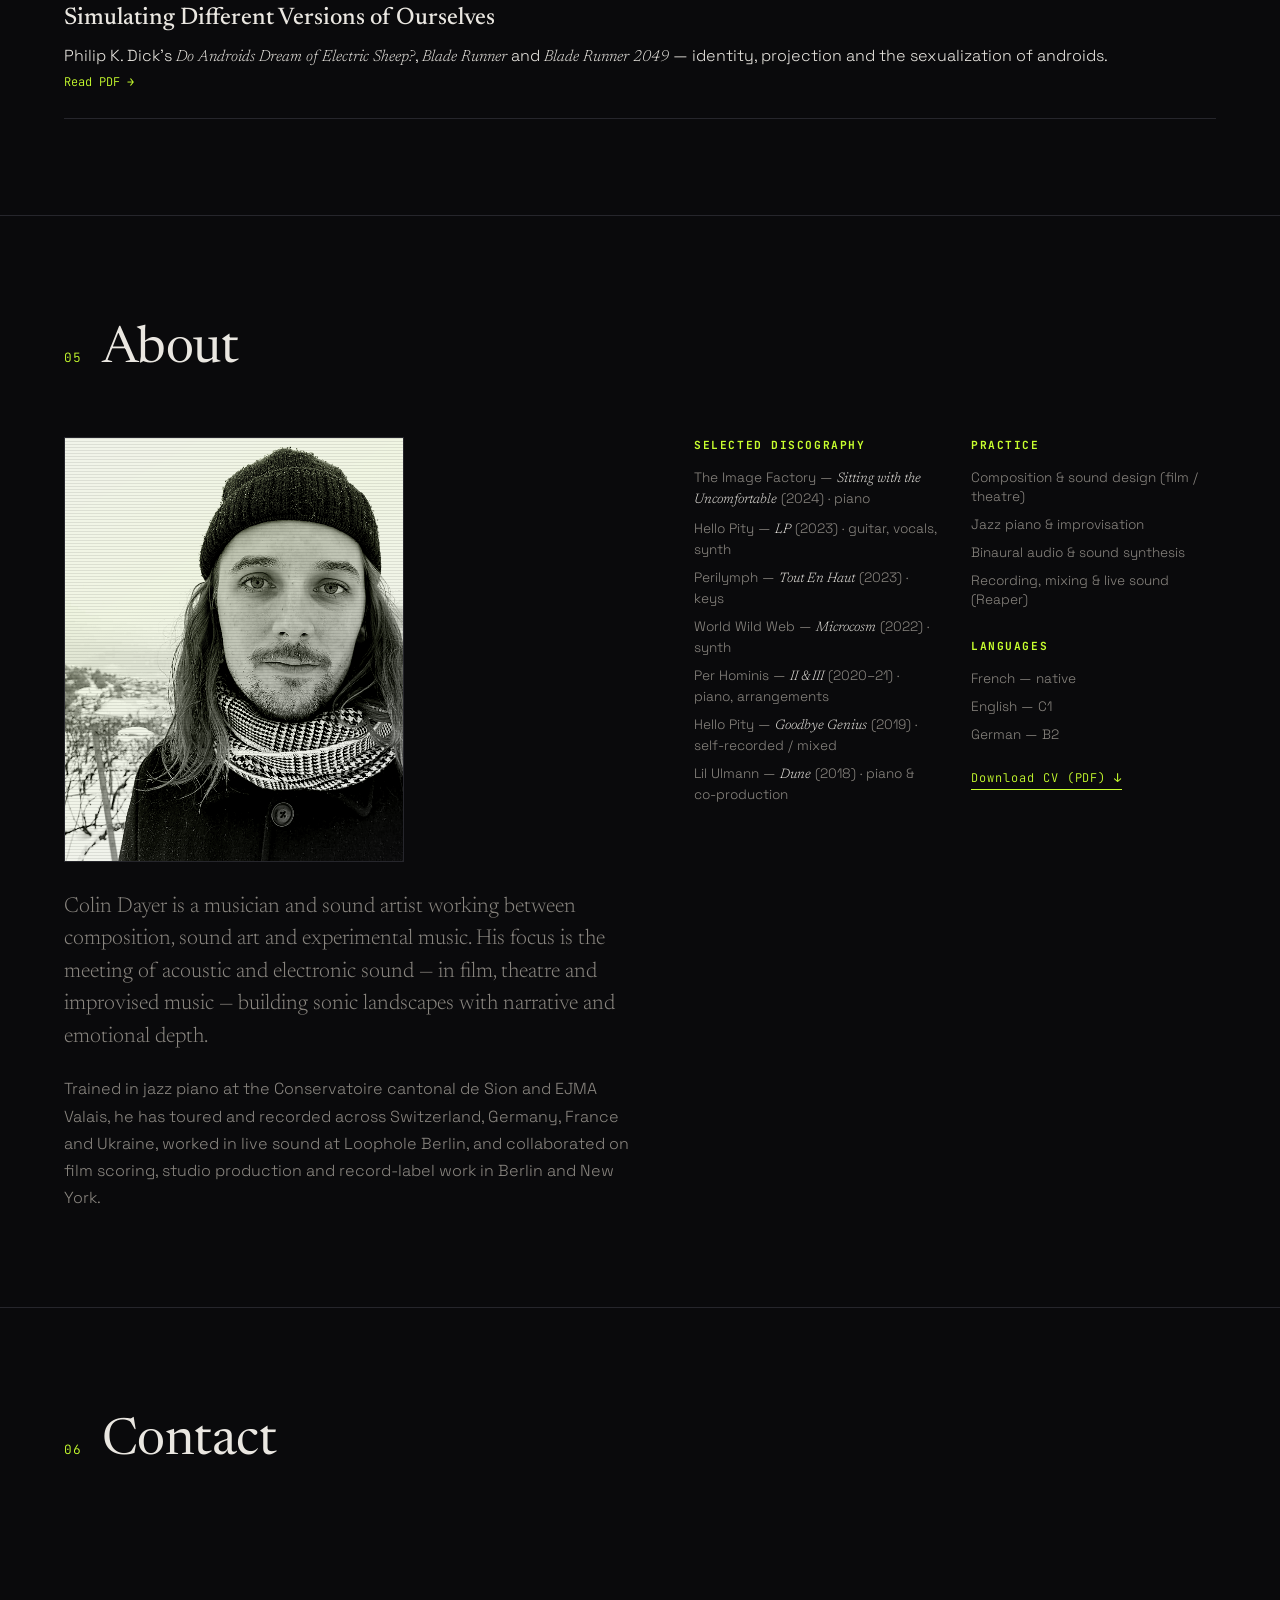
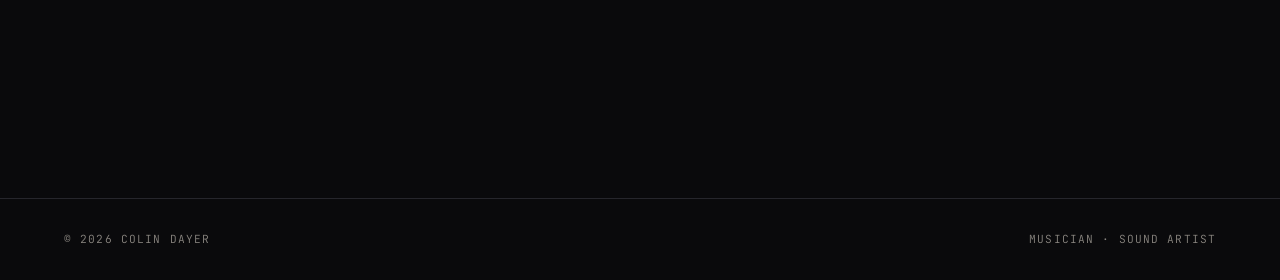
==== commit 96826428: "Rename Words->Poetry; restore lime accent; remove lumpenlulu credit; complete 'Small redemption' poe" ====
--- a/index.html
+++ b/index.html
@@ -8,7 +8,7 @@
 <link rel="preconnect" href="https://fonts.googleapis.com" />
 <link rel="preconnect" href="https://fonts.gstatic.com" crossorigin />
 <link href="https://fonts.googleapis.com/css2?family=Space+Grotesk:wght@300;400;500;700&family=Newsreader:ital,opsz,wght@0,6..72,400;0,6..72,500;1,6..72,400&family=JetBrains+Mono:wght@400;500&display=swap" rel="stylesheet" />
-<link rel="stylesheet" href="css/style.css?v=9" />
+<link rel="stylesheet" href="css/style.css?v=10" />
 </head>
 <body>
 <div class="grain" aria-hidden="true"></div>
@@ -29,7 +29,7 @@
   <nav class="nav">
     <a href="#work">Work</a>
     <a href="#listen">Listen</a>
-    <a href="#words">Words</a>
+    <a href="#poetry">Poetry</a>
     <a href="#writing">Writing</a>
     <a href="#about">About</a>
     <a href="#contact">Contact</a>
@@ -63,7 +63,7 @@
     <nav class="hero-index">
       <a href="#work">01 — Work</a>
       <a href="#listen">02 — Listen</a>
-      <a href="#words">03 — Words</a>
+      <a href="#poetry">03 — Poetry</a>
       <a href="#writing">04 — Writing</a>
       <a href="#about">05 — About</a>
     </nav>
@@ -362,10 +362,10 @@
   </section>
 
   <!-- WORDS / POEMS -->
-  <section id="words" class="section words">
+  <section id="poetry" class="section words">
     <div class="section-head">
       <span class="num">03</span>
-      <h2>Words</h2>
+      <h2>Poetry</h2>
     </div>
 
     <div class="poems">
@@ -376,7 +376,6 @@
           In the cage<br />
           But aparently<br />
           they're still singing</p>
-          <div class="poem-meta">🎸 by @lumpenlulu</div>
         </div>
       </article>
 
@@ -385,9 +384,11 @@
         <div class="poem-text">
           <h3>Small redemption of the self</h3>
           <p>To abandon.<br />
-          To retrieve nowhere.<br />
-          At least, whenever there was the self…</p>
-          <div class="poem-meta">excerpt</div>
+          To retrieve nowhere.</p>
+          <p>At least, whenever there was the self<br />
+          To say at least that stupid word of permission.</p>
+          <p>Jelly fish in a dead bowl.</p>
+          <div class="poem-meta">2023</div>
         </div>
       </article>
 
@@ -728,6 +729,6 @@
   <div class="player-time">0:00</div>
 </div>
 
-<script src="js/main.js?v=9"></script>
+<script src="js/main.js?v=10"></script>
 </body>
 </html>
--- a/css/style.css
+++ b/css/style.css
@@ -5,8 +5,8 @@
   --ink:#eae7e1;
   --ink-dim:#8b8781;
   --line:#26262c;
-  --accent:#e23b2b;      /* vermilion — from Colin's ink drawings */
-  --accent-2:#2a44b8;    /* cobalt — from Colin's ink drawings */
+  --accent:#c8ff2e;      /* electric lime */
+  --accent-2:#ff5a3c;    /* warm signal */
   --serif:"Newsreader",Georgia,serif;
   --sans:"Space Grotesk",system-ui,sans-serif;
   --mono:"JetBrains Mono",monospace;
@@ -66,7 +66,7 @@
   padding:.7rem .9rem;transition:color .2s,background .2s;
 }
 .sound-menu button:last-child{border-bottom:none}
-.sound-menu button:hover{color:var(--accent);background:rgba(226,59,43,.06)}
+.sound-menu button:hover{color:var(--accent);background:rgba(200,255,46,.04)}
 .sound-caret{padding-left:.15rem;opacity:.7}
 .sound-caret:hover{opacity:1}
 .sound-toggle{
@@ -380,9 +380,9 @@
   filter:grayscale(1) contrast(1.08) brightness(.95);
   transition:filter .5s ease;
 }
-.portrait::after{ /* duotone wash: dark shadows + warm highlights */
+.portrait::after{ /* duotone wash: dark shadows + lime highlights */
   content:"";position:absolute;inset:0;pointer-events:none;
-  background:linear-gradient(150deg,rgba(226,59,43,.12),rgba(10,10,12,.5));
+  background:linear-gradient(150deg,rgba(200,255,46,.14),rgba(10,10,12,.55));
   mix-blend-mode:color;
 }
 .portrait::before{ /* subtle scanline / cyberpunk texture */
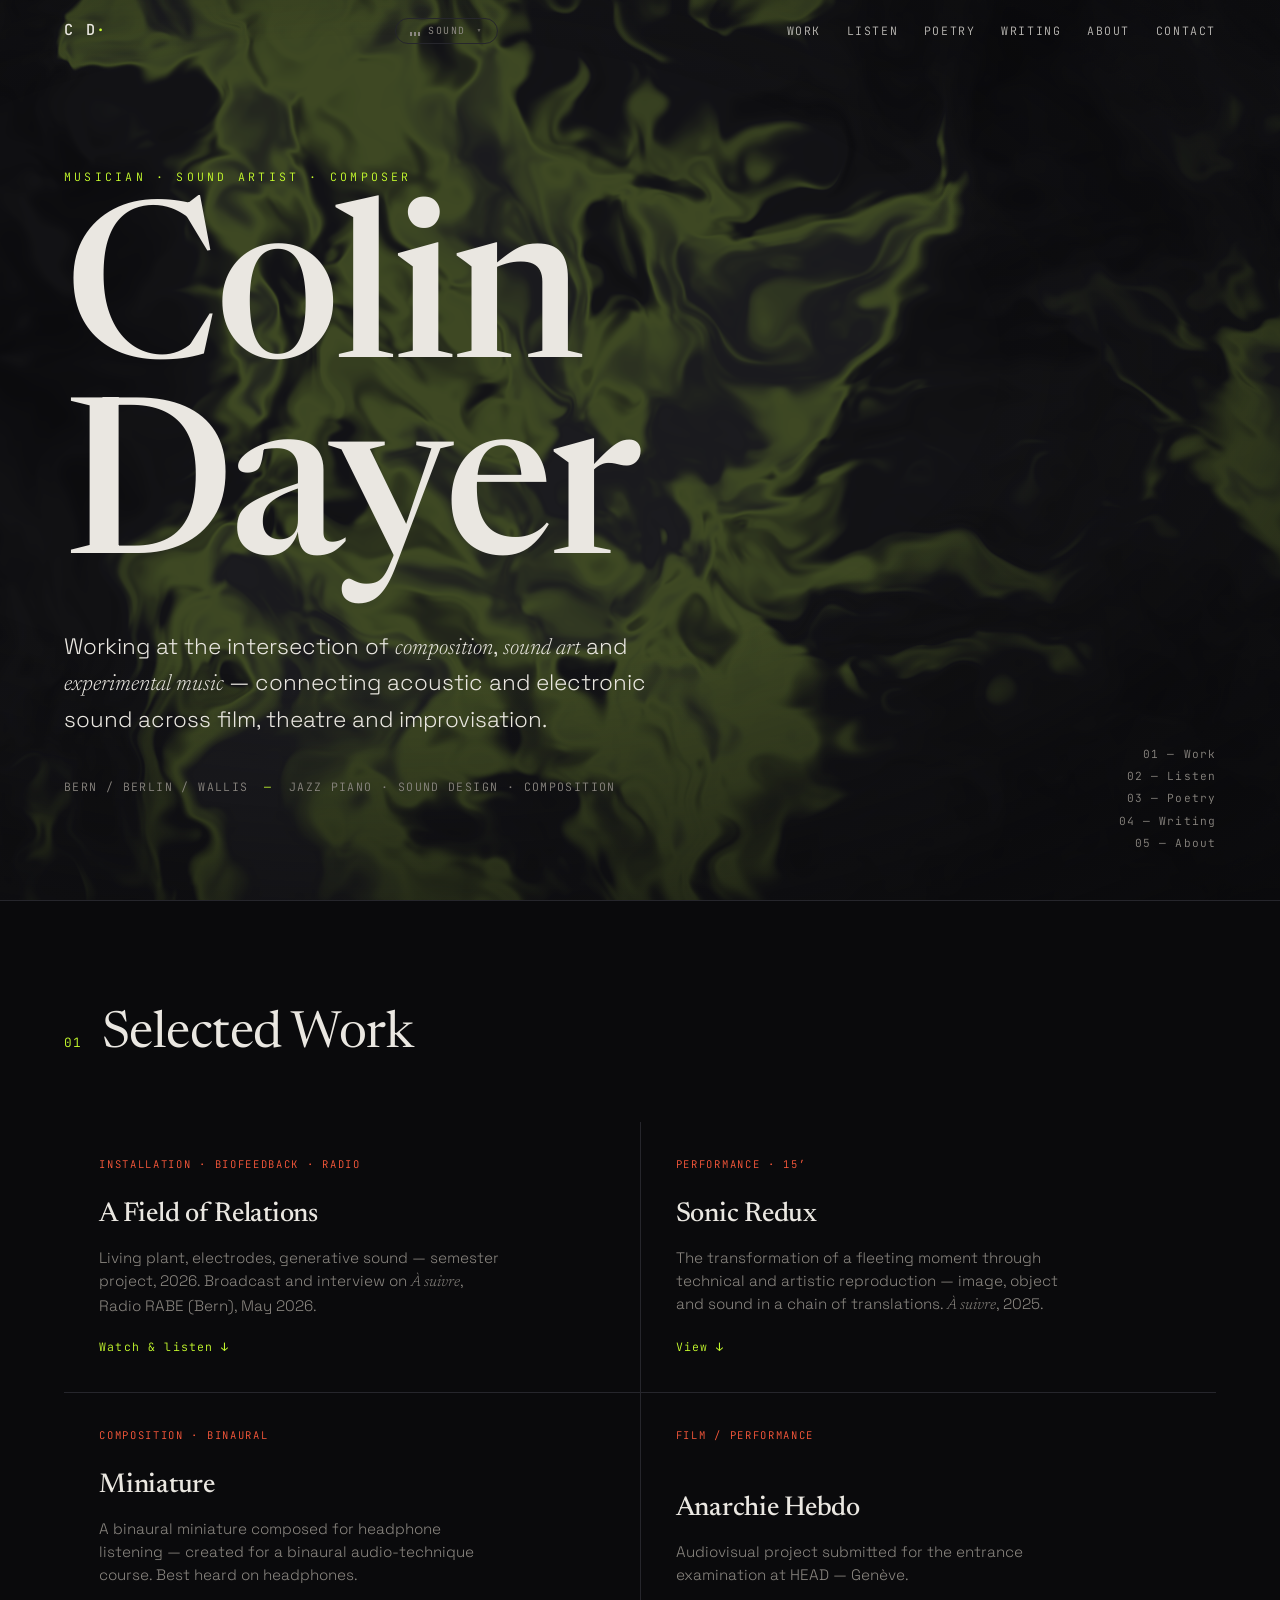
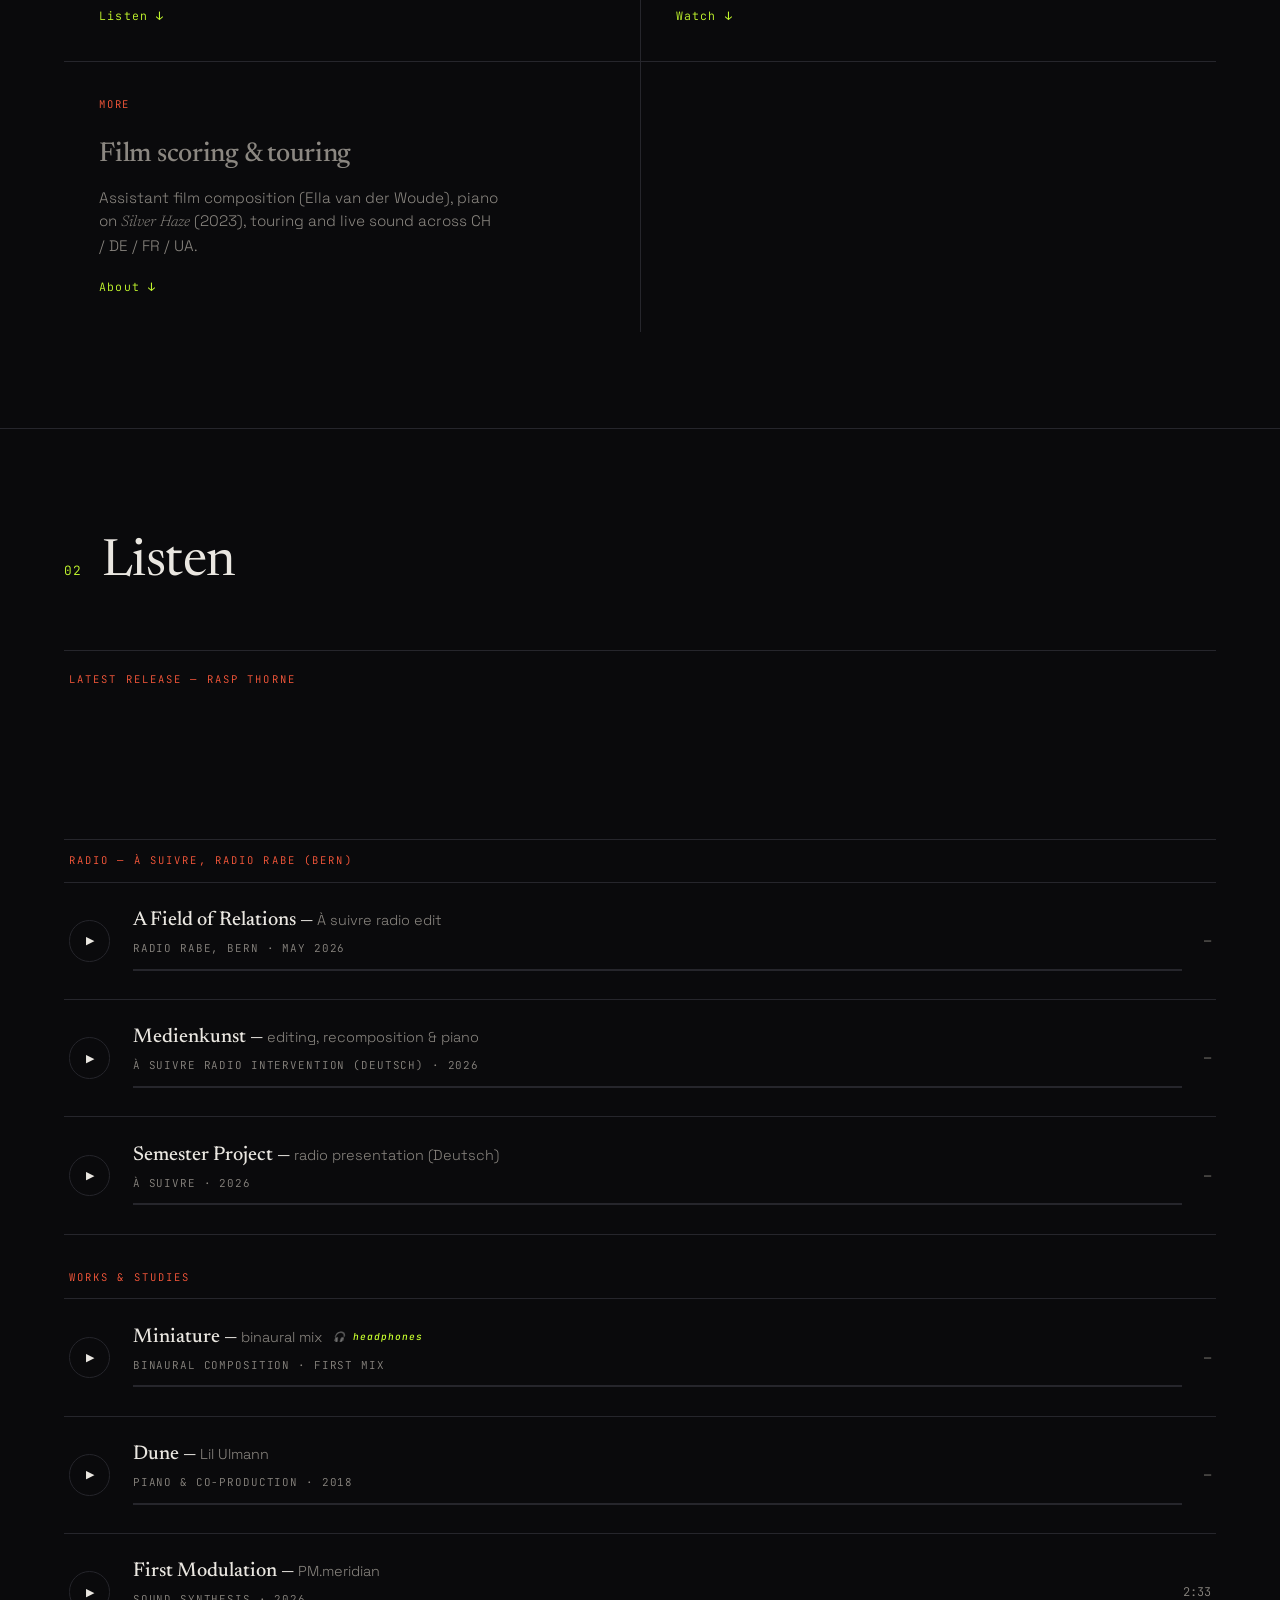
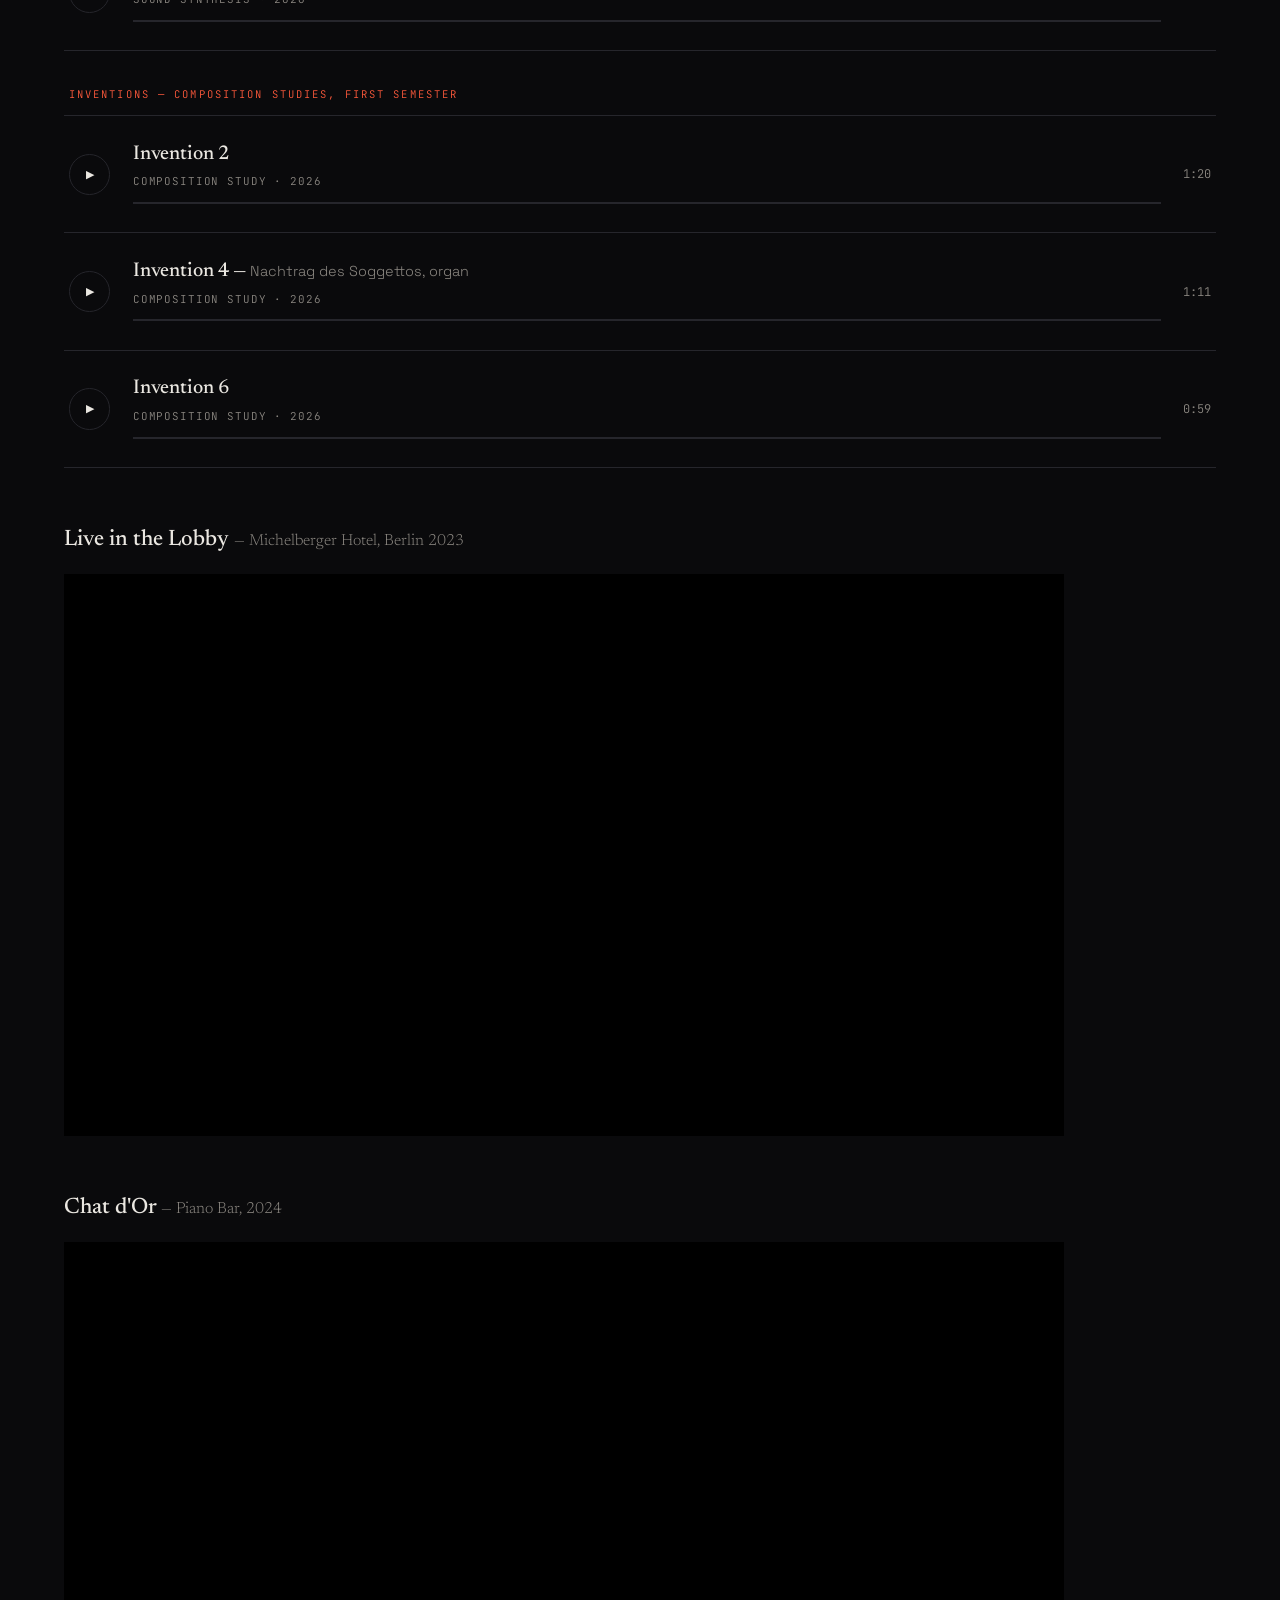
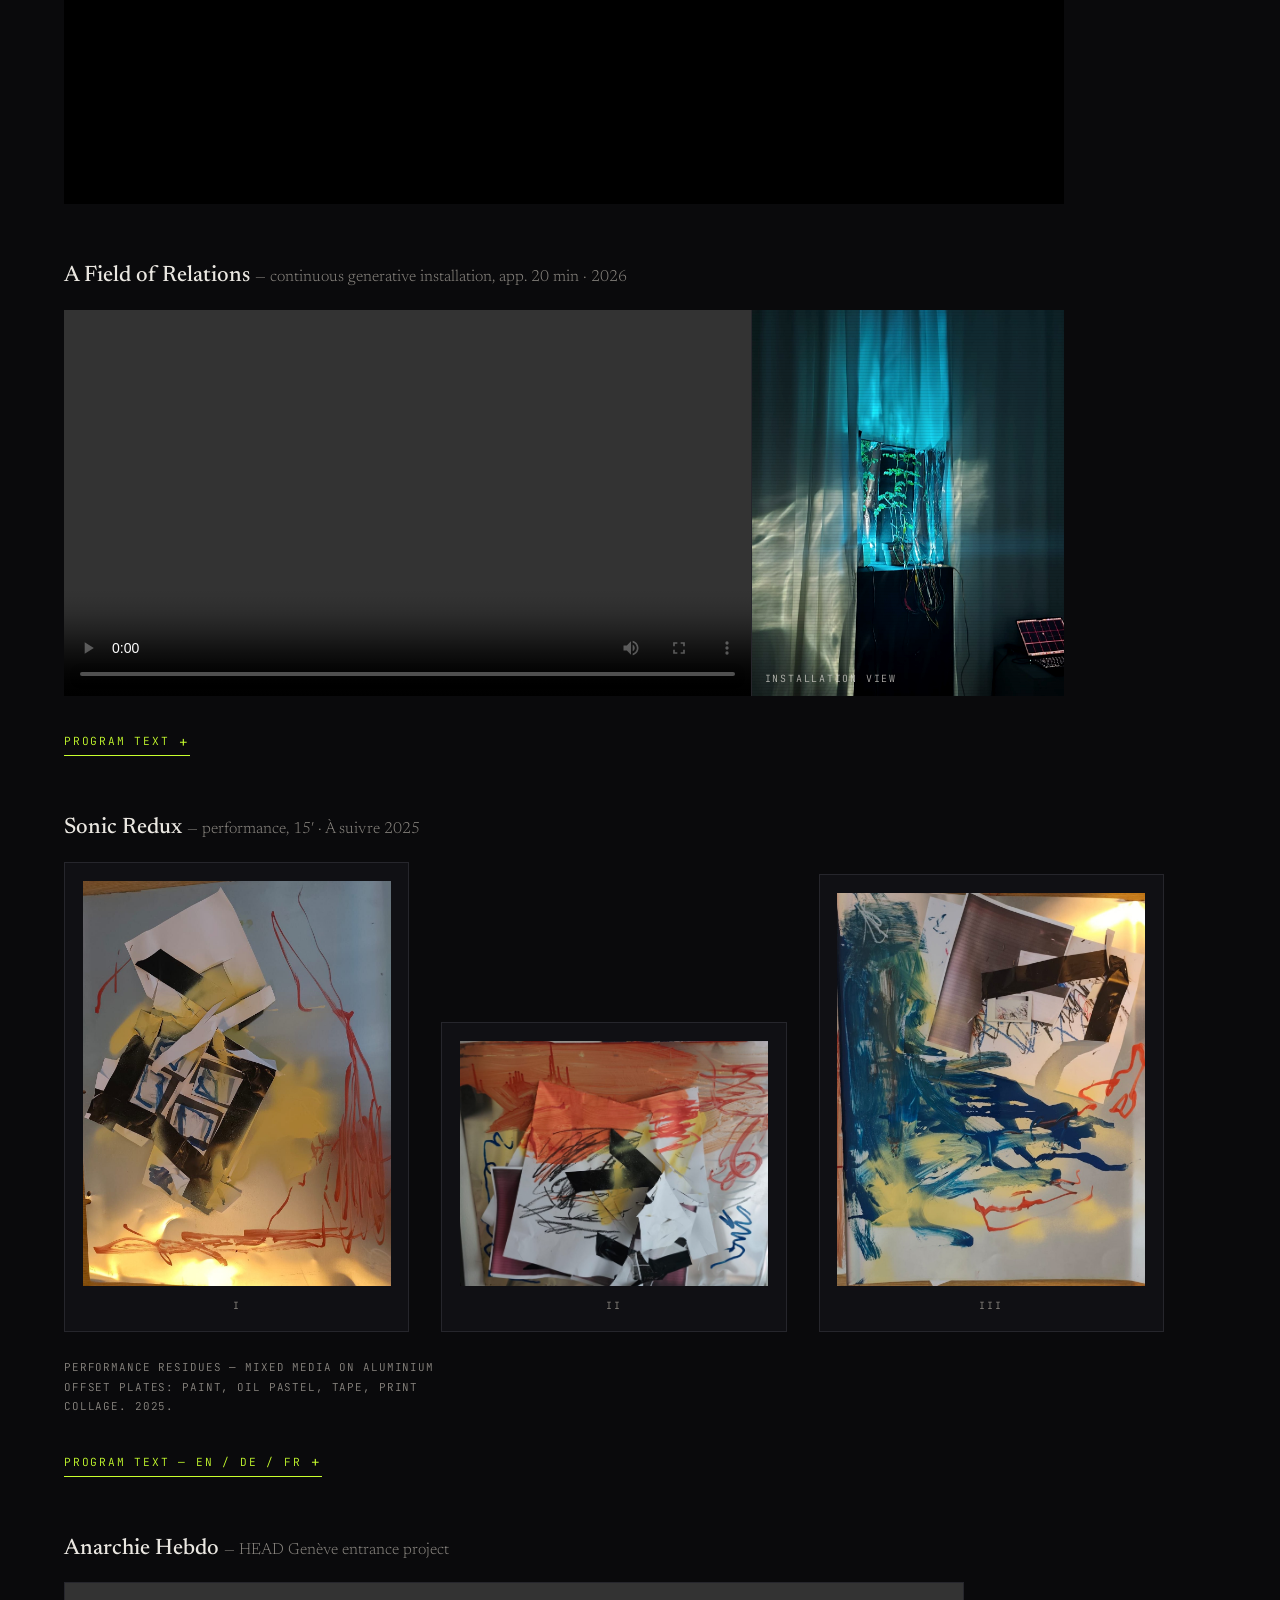
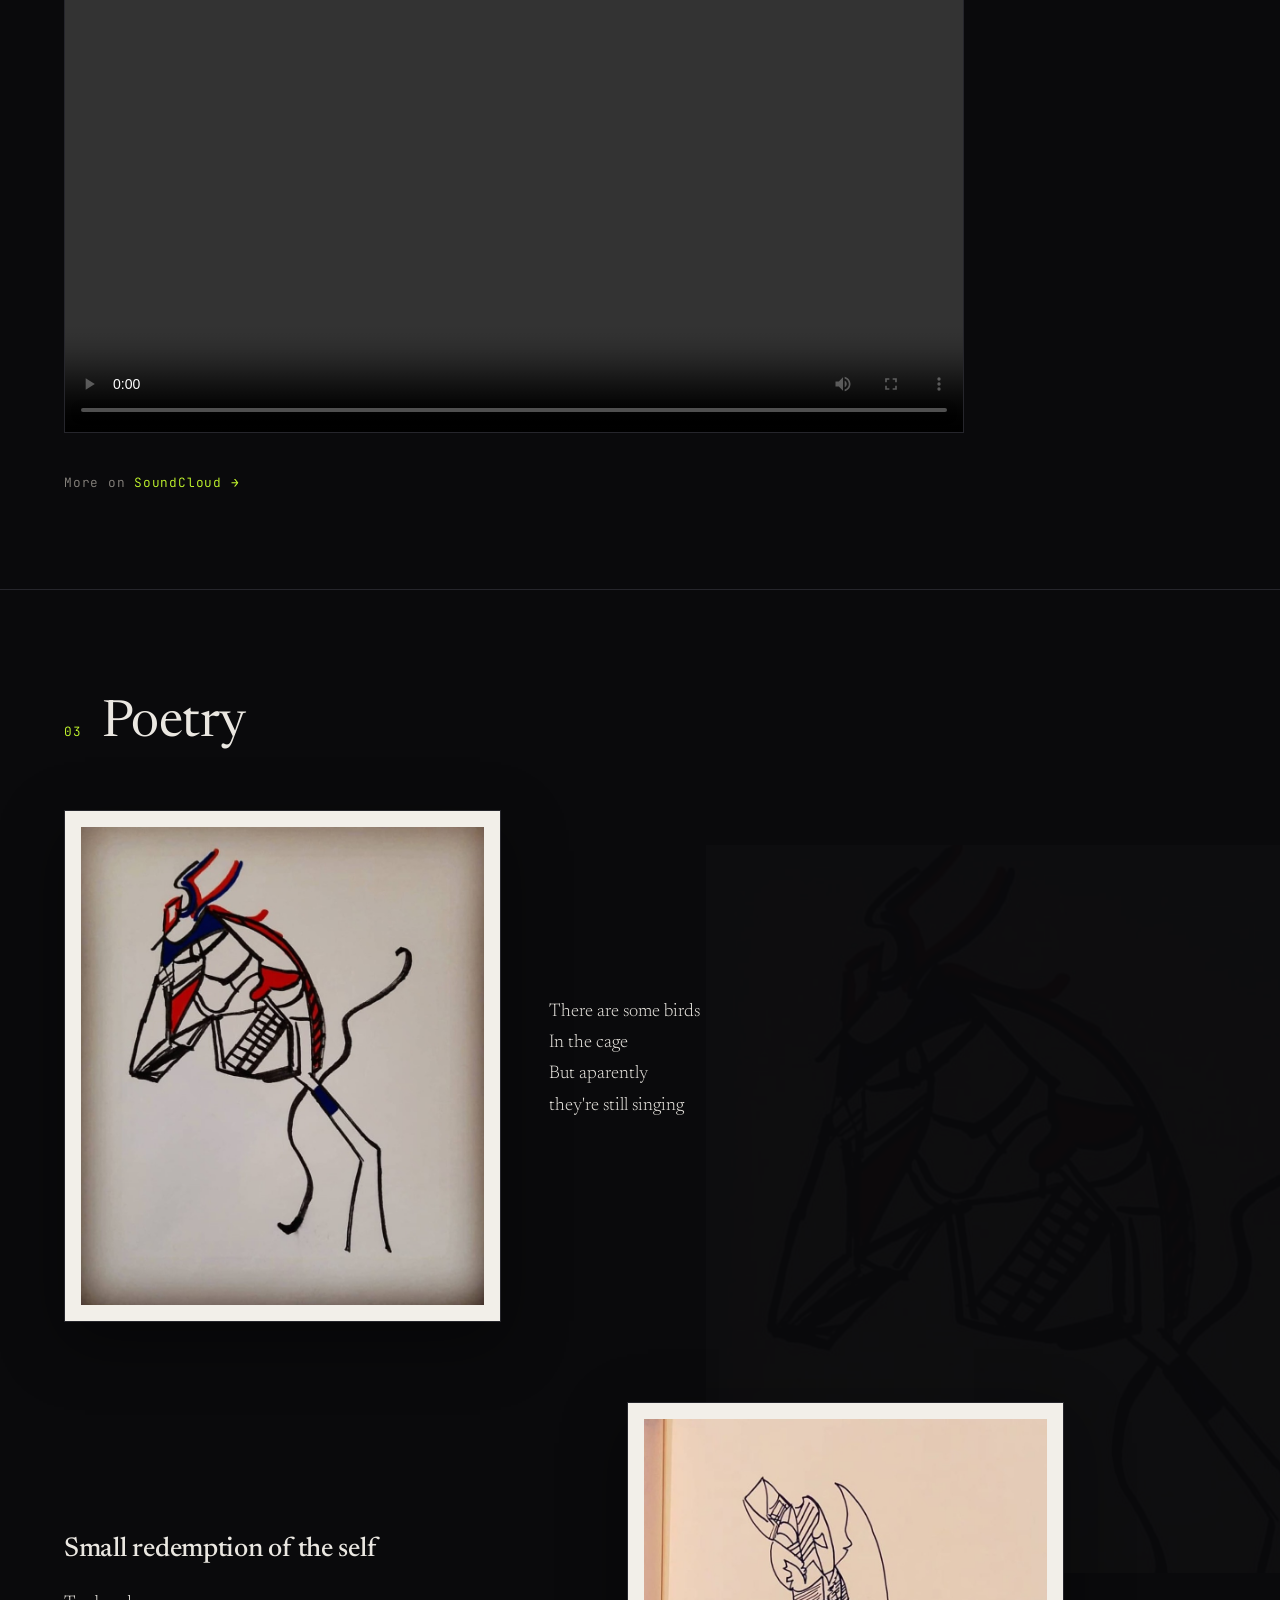
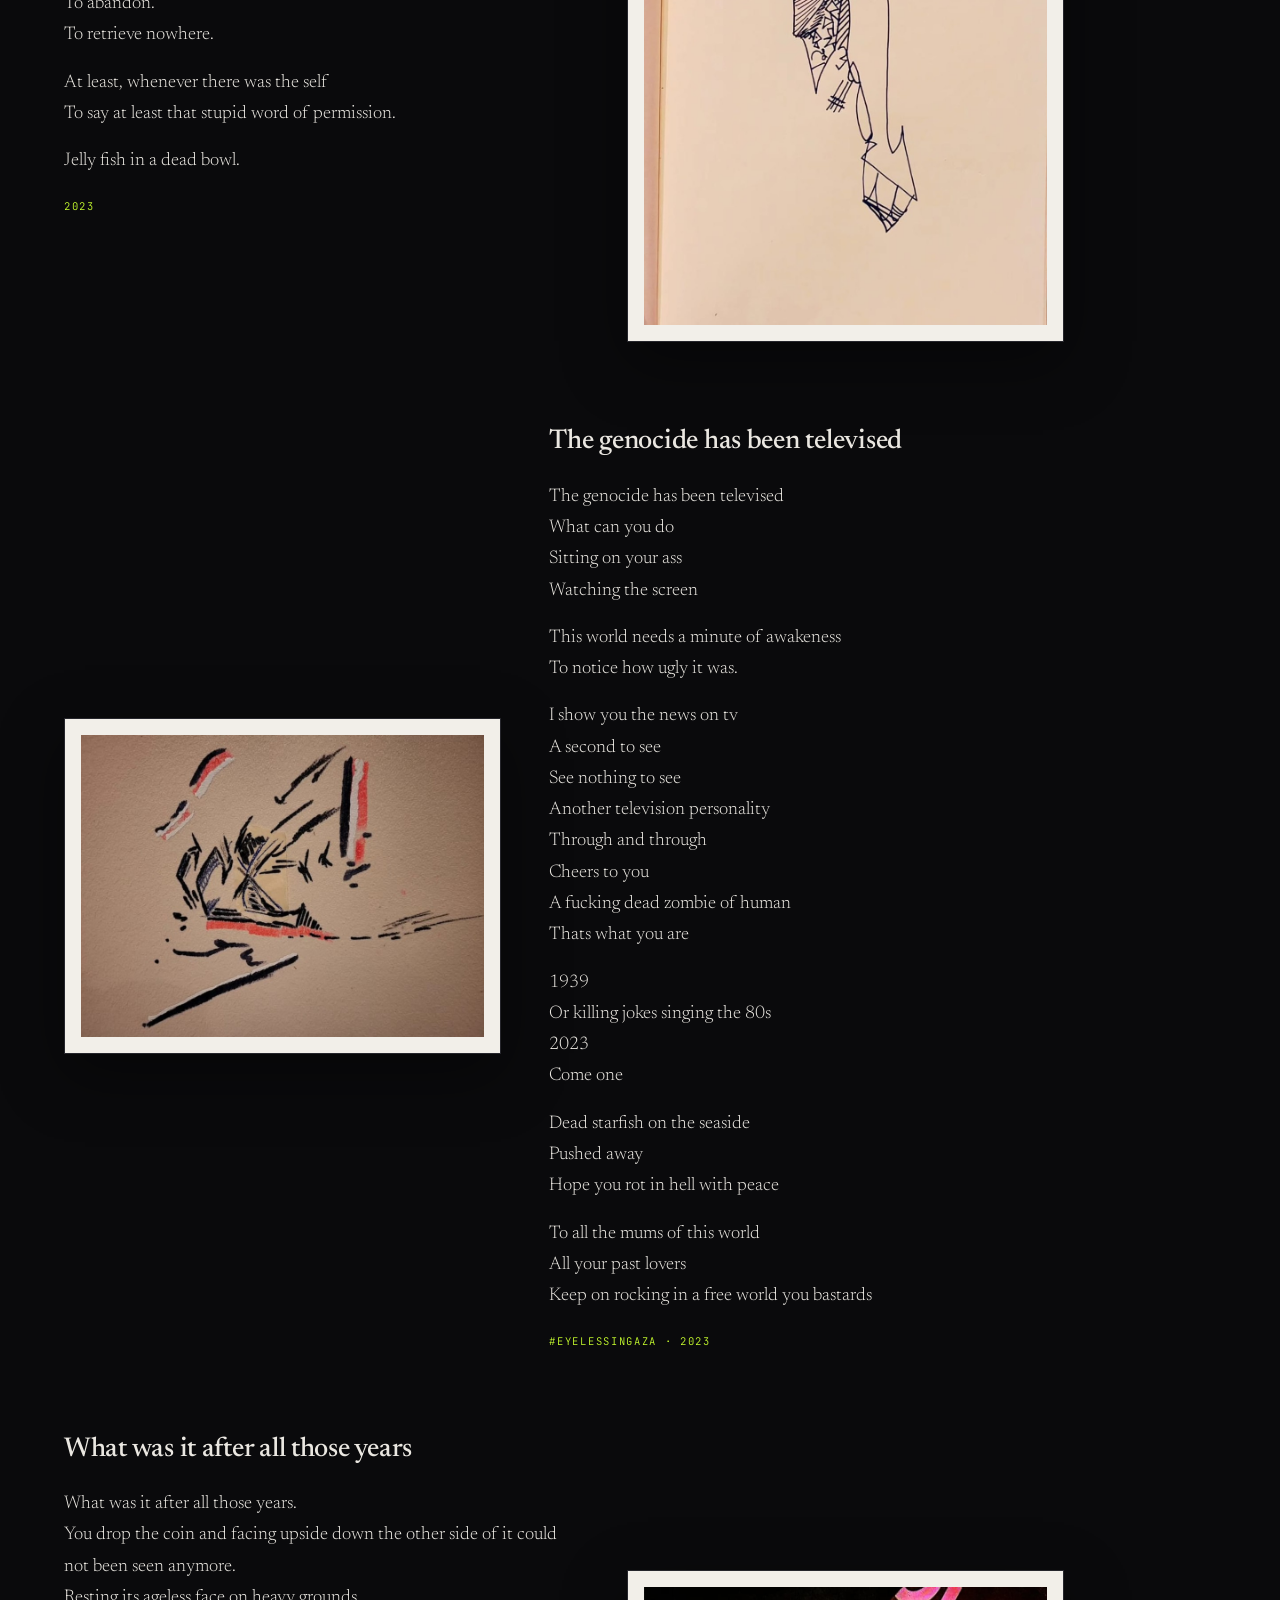
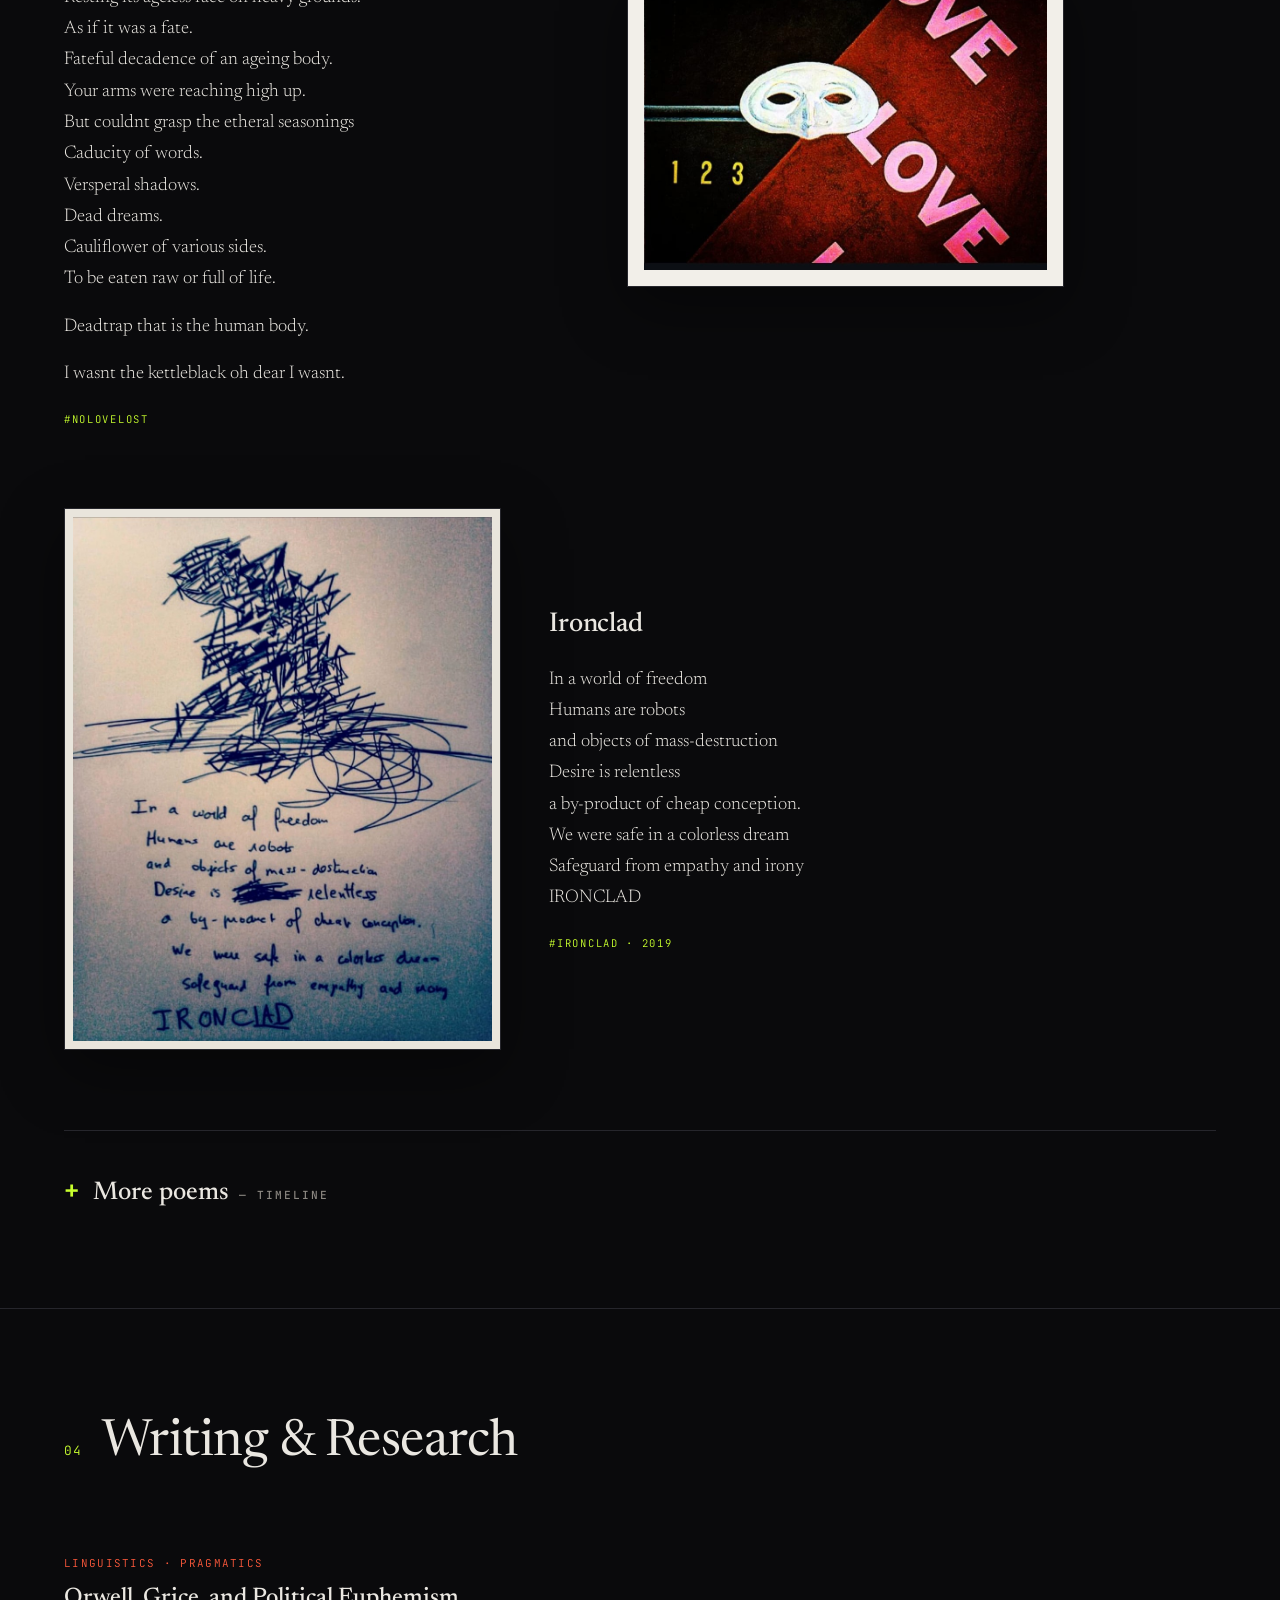
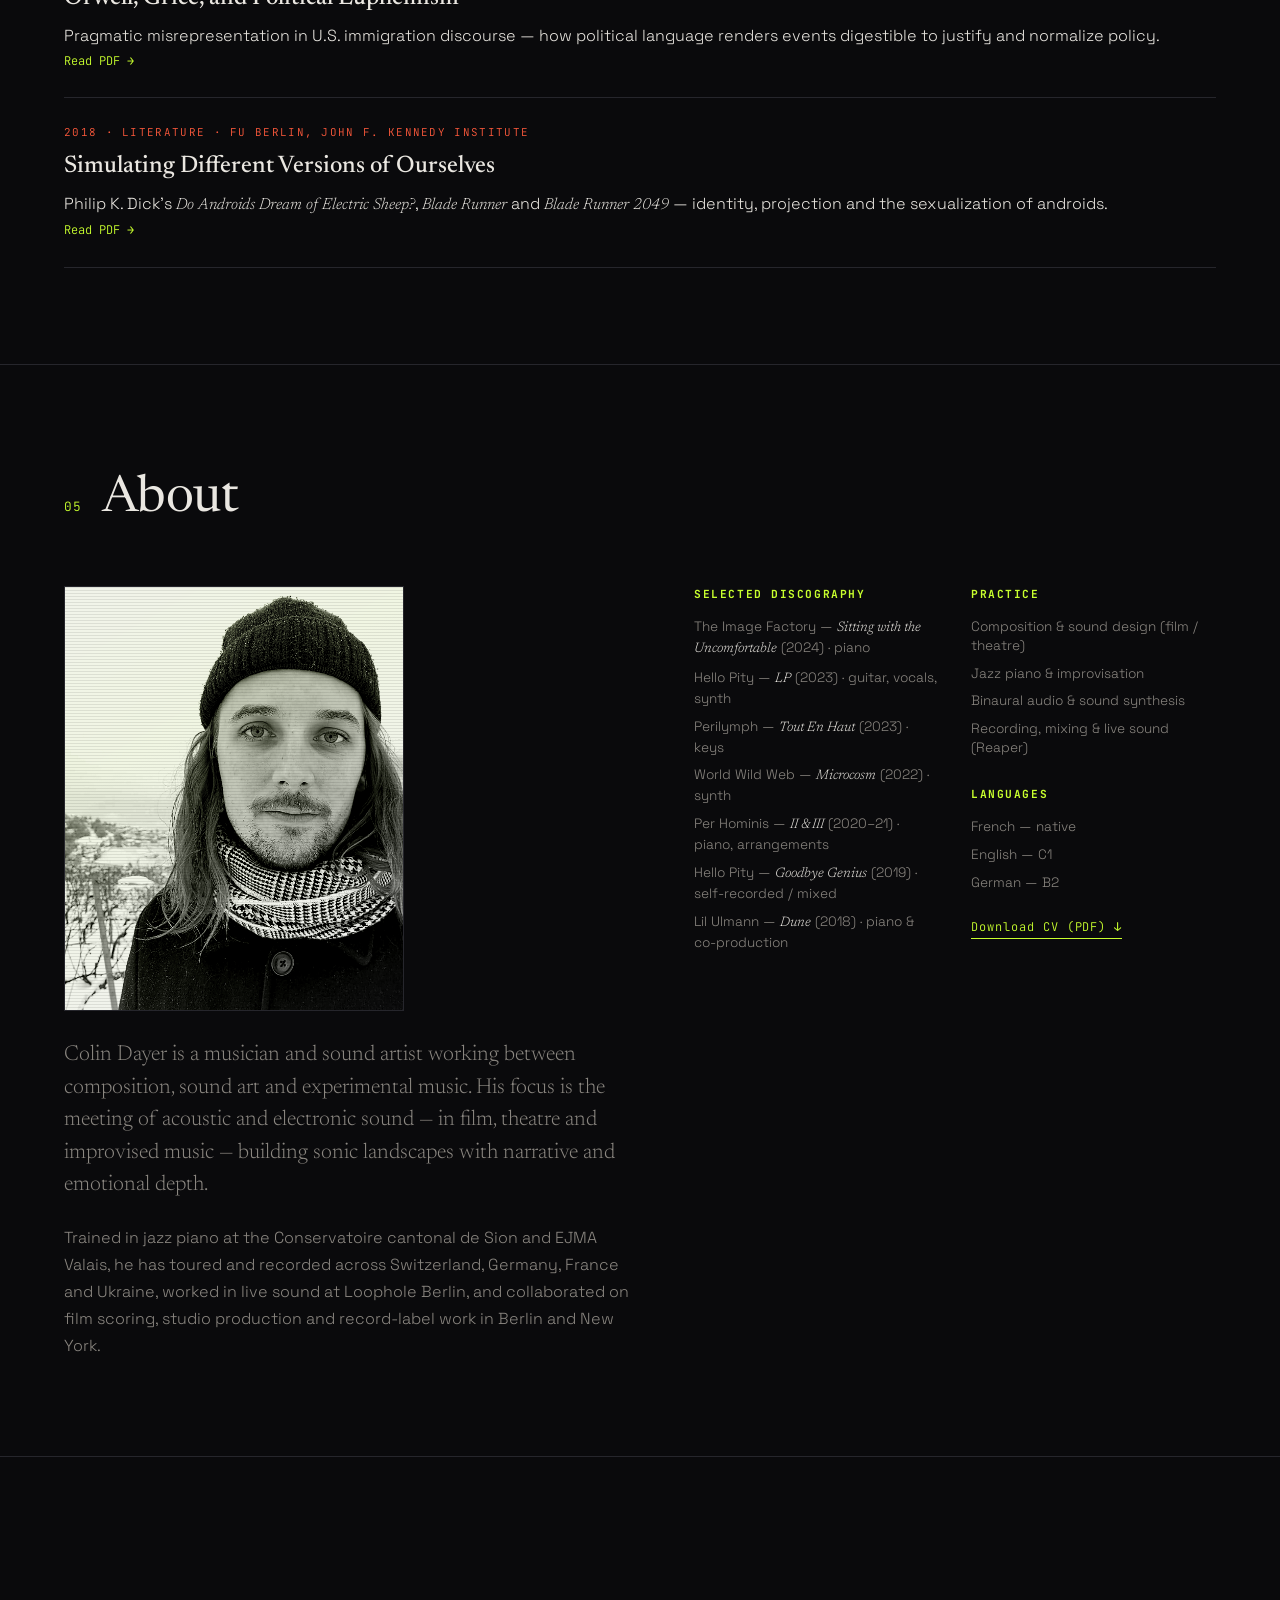
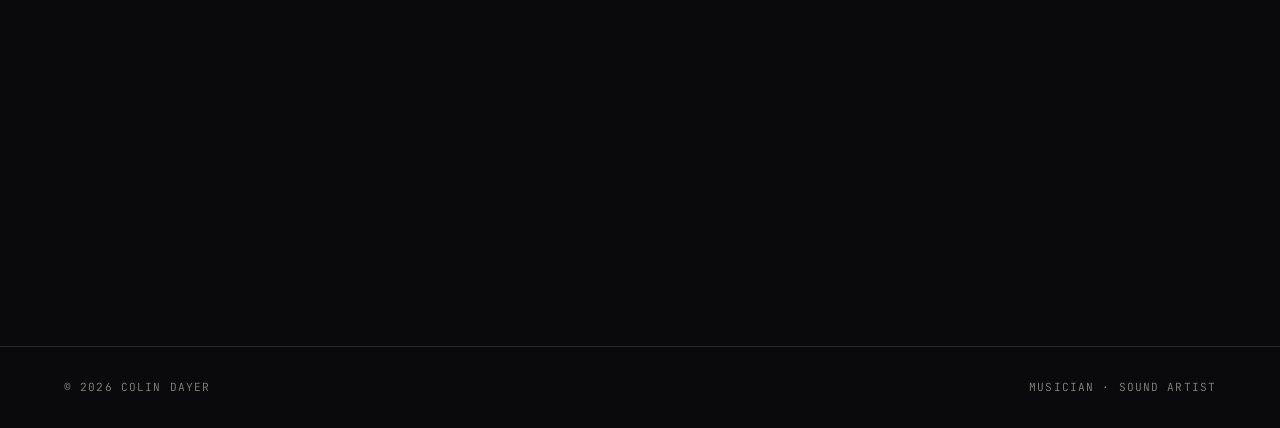
==== commit 0614fecf: "Poetry: feature IRONCLAD (handwritten) + LOVE painting; collapse rest into click-to-open timeline by" ====
--- a/index.html
+++ b/index.html
@@ -8,7 +8,7 @@
 <link rel="preconnect" href="https://fonts.googleapis.com" />
 <link rel="preconnect" href="https://fonts.gstatic.com" crossorigin />
 <link href="https://fonts.googleapis.com/css2?family=Space+Grotesk:wght@300;400;500;700&family=Newsreader:ital,opsz,wght@0,6..72,400;0,6..72,500;1,6..72,400&family=JetBrains+Mono:wght@400;500&display=swap" rel="stylesheet" />
-<link rel="stylesheet" href="css/style.css?v=10" />
+<link rel="stylesheet" href="css/style.css?v=11" />
 </head>
 <body>
 <div class="grain" aria-hidden="true"></div>
@@ -131,7 +131,7 @@
     <div class="release-block">
       <div class="track-group" style="border-bottom:none;padding-bottom:1rem">Latest release — Rasp Thorne</div>
       <iframe class="bandcamp" style="border:0;width:100%;height:120px"
-        src="https://bandcamp.com/EmbeddedPlayer/v=2/album=1174669915/size=large/tracklist=false/artwork=small/transparent=true/"
+        src="https://bandcamp.com/EmbeddedPlayer/v=2/album=1174669915/size=large/bgcol=0a0a0c/linkcol=c8ff2e/tracklist=false/artwork=small/transparent=true/"
         seamless title="Chagrin by Rasp Thorne">
         <a href="https://raspthorne.bandcamp.com/album/chagrin-2">CHAGRIN by Rasp Thorne</a>
       </iframe>
@@ -423,189 +423,126 @@
           <div class="poem-meta">#eyelessingaza · 2023</div>
         </div>
       </article>
-    </div>
-
-    <h3 class="archive-label">More words</h3>
-    <div class="poem-cols">
-
-      <article class="poem-entry">
-        <h4>To disappear</h4>
-        <p>To disappear<br />
-        Within the flesh of a being<br />
-        Its just another game of cards<br />
-        You played the ace and i did play the wrong card.<br />
-        The summer flows didnt last too long.<br />
-        I stopped there in the middle of wanderings.</p>
-        <p>Stupidity was often the jewel that sat on beauty.<br />
-        Overshadowing the last source of pale beauty one could have or have expected.</p>
-        <p>Too late to drown<br />
-        A last beauty in the clutches of an unknown monster.<br />
-        Oh dear prudeness as you glide into the tentacular self you let yourself be forgotten forevermore.</p>
-        <p>A dithyrambic self-produced prophecy of destruction.</p>
-        <div class="poem-meta">2022</div>
-      </article>
-
-      <article class="poem-entry">
-        <h4>What was it after all those years</h4>
-        <p>What was it after all those years.<br />
-        You drop the coin and facing upside down the other side of it could not been seen anymore.<br />
-        Resting its ageless face on heavy grounds.<br />
-        As if it was a fate.<br />
-        Fateful decadence of an ageing body.<br />
-        Your arms were reaching high up.<br />
-        But couldnt grasp the etheral seasonings<br />
-        Caducity of words.<br />
-        Versperal shadows.<br />
-        Dead dreams.<br />
-        Cauliflower of various sides.<br />
-        To be eaten raw or full of life.</p>
-        <p>Deadtrap that is the human body.</p>
-        <p>I wasnt the kettleblack oh dear I wasnt.</p>
-        <div class="poem-meta">#nolovelost</div>
-      </article>
-
-      <article class="poem-entry">
-        <h4>I'm a tightrope walker</h4>
-        <p>Im a tightrope walker<br />
-        I dance on the line between judgment and unreason.<br />
-        I leave the gab between mankind and wretchedness open.<br />
-        As if it could swallow whats left of humanity in me.<br />
-        Oh the tiredsome humans<br />
-        An arrow pointed at the heart<br />
-        But unentrenched</p>
-        <div class="poem-meta">2021</div>
-      </article>
-
-      <article class="poem-entry">
-        <h4>O' oblivion</h4>
-        <p>O' oblivion<br />
-        You didnt see what you asked for<br />
-        You didnt realize what was left<br />
-        In your hands.<br />
-        When you had it.<br />
-        Now worship whats left<br />
-        And forever cry on what could have become.</p>
-        <div class="poem-meta">2021</div>
-      </article>
-
-      <article class="poem-entry">
-        <h4>And I stared into darkness</h4>
-        <p>And I stared into darkness.<br />
-        A face with so much light<br />
-        I could have drown in it.</p>
-        <p>I closed the shutters and everything was black again.<br />
-        Except for the bulging light that I would never gave away.</p>
-        <p>She said: "listen to your heart.<br />
-        Where are the colors and what makes it so dark?"</p>
-        <div class="poem-meta">#darknessvslight</div>
-      </article>
-
-      <article class="poem-entry">
-        <h4>The dawn of your life</h4>
-        <p>The dawn of your life<br />
-        Shadows in a glass bottle.<br />
-        They took the colors of your life<br />
-        Spitting intricacy<br />
-        at your own lies.</p>
-        <p>Colorless dreams of maniacs<br />
-        Slowly coming at you</p>
-        <p>It should all depends tough<br />
-        On what color you want them to be<br />
-        Are they blue like your nightmares<br />
-        Or just black and white?</p>
-        <p>— "I started coloring my life", he said.<br />
-        "Then it stops being black and white."</p>
-        <p>— "Still your a maniac, for trying so hard", she said.</p>
-        <p>— "I see you later baby", he replied and left.</p>
-        <div class="poem-meta">#theateroflife · #thecure</div>
-      </article>
-
-      <article class="poem-entry">
-        <h4>Slowly to see your eyes</h4>
-        <p>Slowly to see your eyes<br />
-        Fade into the etheral grey<br />
-        That shows its face in the morning<br />
-        When birds descend slowly<br />
-        And the Crest of your desires<br />
-        Disappears shapeless<br />
-        Because no one could ever let it drop.<br />
-        To see one random life<br />
-        Useless and wasted for the sake of your dropped desires.<br />
-        To marry its shape again<br />
-        Against your flesh<br />
-        What beauty in this loss<br />
-        Lost desire<br />
-        Of marriage and destruction.</p>
-        <div class="poem-meta">#endlesspoetry</div>
-      </article>
-
-      <article class="poem-entry">
-        <h4>Le soleil est rentré se coucher</h4>
-        <p>Le soleil est rentré se coucher.<br />
-        Il n'y a plus rien à éclairer.<br />
-        Ni la sombre douceur des âmes en peine.<br />
-        Ni les ânes qui paissent sombrement avec le dû idiot.<br />
-        Ni le fou du village qui sautille gentillement d'une plaisanterie à l'autre.<br />
-        Non, il n'y a plus rien à éclairer.</p>
-        <p>Et la pluie tombe.<br />
-        Elle tombe sans chanter.</p>
-        <p>Non, pour personne, sans chanter.<br />
-        Quelle tombe cette saleté maussade.</p>
-        <div class="poem-meta">français</div>
-      </article>
-
-      <article class="poem-entry">
-        <h4>What a pity is the time</h4>
-        <p>What a pity is the time<br />
-        You can't say what you want<br />
-        You can't be what you want<br />
-        Always too late<br />
-        Or too early<br />
-        At pretending<br />
-        To be somebody else.</p>
-        <p>The time was once simple<br />
-        Just another one for your friends</p>
-        <p>Now it seems it's gone with the wind<br />
-        I love you, I don't love you. What does it even said?<br />
-        A kid, a boy, a girl playing a random game.<br />
-        I love you, not really and you say it too.<br />
-        Only when you suffer, you call me<br />
-        And me too.</p>
-        <p>What that should mean?<br />
-        That we love? Our void?<br />
-        I wanted to live, you too, and now?<br />
-        Is there even anything to add?</p>
-        <p>BULLSHIT<br />
-        I would say<br />
-        BULLshit<br />
-        that's the word we should use the most<br />
-        In the fields of boredom, loneliness and desperation</p>
-        <p>NO ONE.</p>
-        <div class="poem-meta">2021</div>
-      </article>
-
-      <article class="poem-entry">
-        <h4>Ironclad</h4>
-        <p>In a world of freedom<br />
-        Humans are robots<br />
-        and objects of mass-destruction<br />
-        Desire is relentless<br />
-        a by-product of cheap conception.<br />
-        We were safe in a colorless dream<br />
-        Safeguard from empathy and irony<br />
-        IRONCLAD</p>
-        <div class="poem-meta">#ironclad · 2019</div>
-      </article>
-
-      <article class="poem-entry">
-        <h4>I saw an endless sky</h4>
-        <p>I saw an endless sky<br />
-        Disolving itself in multiple separations of colors.</p>
-        <p>Somehow those reflections werent made to show what was around — but only there to absorb what was left to see.</p>
-        <div class="poem-meta">#mirroirdismoiquiestlaplusbelle · 2020</div>
-      </article>
-
-    </div>
+
+      <article class="poem reverse">
+        <figure class="poem-art"><img src="assets/poem-love.jpg" alt="Painting — red LOVE with white mask" loading="lazy" /></figure>
+        <div class="poem-text">
+          <h3>What was it after all those years</h3>
+          <p>What was it after all those years.<br />
+          You drop the coin and facing upside down the other side of it could not been seen anymore.<br />
+          Resting its ageless face on heavy grounds.<br />
+          As if it was a fate.<br />
+          Fateful decadence of an ageing body.<br />
+          Your arms were reaching high up.<br />
+          But couldnt grasp the etheral seasonings<br />
+          Caducity of words.<br />
+          Versperal shadows.<br />
+          Dead dreams.<br />
+          Cauliflower of various sides.<br />
+          To be eaten raw or full of life.</p>
+          <p>Deadtrap that is the human body.</p>
+          <p>I wasnt the kettleblack oh dear I wasnt.</p>
+          <div class="poem-meta">#nolovelost</div>
+        </div>
+      </article>
+
+      <article class="poem">
+        <figure class="poem-art poem-art--paper"><img src="assets/poem-ironclad.jpg" alt="Handwritten poem and ink drawing — Ironclad" loading="lazy" /></figure>
+        <div class="poem-text">
+          <h3>Ironclad</h3>
+          <p>In a world of freedom<br />
+          Humans are robots<br />
+          and objects of mass-destruction<br />
+          Desire is relentless<br />
+          a by-product of cheap conception.<br />
+          We were safe in a colorless dream<br />
+          Safeguard from empathy and irony<br />
+          IRONCLAD</p>
+          <div class="poem-meta">#ironclad · 2019</div>
+        </div>
+      </article>
+    </div>
+
+    <details class="more-poems">
+      <summary>More poems <span>— timeline</span></summary>
+      <div class="timeline">
+
+        <div class="tl-year">2022</div>
+        <details class="tl-poem"><summary>To disappear</summary>
+          <div class="tl-body">
+            <p>To disappear<br />Within the flesh of a being<br />Its just another game of cards<br />You played the ace and i did play the wrong card.<br />The summer flows didnt last too long.<br />I stopped there in the middle of wanderings.</p>
+            <p>Stupidity was often the jewel that sat on beauty.<br />Overshadowing the last source of pale beauty one could have or have expected.</p>
+            <p>Too late to drown<br />A last beauty in the clutches of an unknown monster.<br />Oh dear prudeness as you glide into the tentacular self you let yourself be forgotten forevermore.</p>
+            <p>A dithyrambic self-produced prophecy of destruction.</p>
+          </div>
+        </details>
+
+        <div class="tl-year">2021</div>
+        <details class="tl-poem"><summary>I'm a tightrope walker</summary>
+          <div class="tl-body">
+            <p>Im a tightrope walker<br />I dance on the line between judgment and unreason.<br />I leave the gab between mankind and wretchedness open.<br />As if it could swallow whats left of humanity in me.<br />Oh the tiredsome humans<br />An arrow pointed at the heart<br />But unentrenched</p>
+          </div>
+        </details>
+        <details class="tl-poem"><summary>O' oblivion</summary>
+          <div class="tl-body">
+            <p>O' oblivion<br />You didnt see what you asked for<br />You didnt realize what was left<br />In your hands.<br />When you had it.<br />Now worship whats left<br />And forever cry on what could have become.</p>
+          </div>
+        </details>
+        <details class="tl-poem"><summary>And I stared into darkness</summary>
+          <div class="tl-body">
+            <p>And I stared into darkness.<br />A face with so much light<br />I could have drown in it.</p>
+            <p>I closed the shutters and everything was black again.<br />Except for the bulging light that I would never gave away.</p>
+            <p>She said: "listen to your heart.<br />Where are the colors and what makes it so dark?"</p>
+            <div class="poem-meta">#darknessvslight</div>
+          </div>
+        </details>
+        <details class="tl-poem"><summary>The dawn of your life</summary>
+          <div class="tl-body">
+            <p>The dawn of your life<br />Shadows in a glass bottle.<br />They took the colors of your life<br />Spitting intricacy<br />at your own lies.</p>
+            <p>Colorless dreams of maniacs<br />Slowly coming at you</p>
+            <p>It should all depends tough<br />On what color you want them to be<br />Are they blue like your nightmares<br />Or just black and white?</p>
+            <p>&mdash; "I started coloring my life", he said.<br />"Then it stops being black and white."</p>
+            <p>&mdash; "Still your a maniac, for trying so hard", she said.</p>
+            <p>&mdash; "I see you later baby", he replied and left.</p>
+            <div class="poem-meta">#theateroflife &middot; #thecure</div>
+          </div>
+        </details>
+        <details class="tl-poem"><summary>Slowly to see your eyes</summary>
+          <div class="tl-body">
+            <p>Slowly to see your eyes<br />Fade into the etheral grey<br />That shows its face in the morning<br />When birds descend slowly<br />And the Crest of your desires<br />Disappears shapeless<br />Because no one could ever let it drop.<br />To see one random life<br />Useless and wasted for the sake of your dropped desires.<br />To marry its shape again<br />Against your flesh<br />What beauty in this loss<br />Lost desire<br />Of marriage and destruction.</p>
+            <div class="poem-meta">#endlesspoetry</div>
+          </div>
+        </details>
+        <details class="tl-poem"><summary>What a pity is the time</summary>
+          <div class="tl-body">
+            <p>What a pity is the time<br />You can't say what you want<br />You can't be what you want<br />Always too late<br />Or too early<br />At pretending<br />To be somebody else.</p>
+            <p>The time was once simple<br />Just another one for your friends</p>
+            <p>Now it seems it's gone with the wind<br />I love you, I don't love you. What does it even said?<br />A kid, a boy, a girl playing a random game.<br />I love you, not really and you say it too.<br />Only when you suffer, you call me<br />And me too.</p>
+            <p>What that should mean?<br />That we love? Our void?<br />I wanted to live, you too, and now?<br />Is there even anything to add?</p>
+            <p>BULLSHIT<br />I would say<br />BULLshit<br />that's the word we should use the most<br />In the fields of boredom, loneliness and desperation</p>
+            <p>NO ONE.</p>
+          </div>
+        </details>
+
+        <div class="tl-year">2020</div>
+        <details class="tl-poem"><summary>I saw an endless sky</summary>
+          <div class="tl-body">
+            <p>I saw an endless sky<br />Disolving itself in multiple separations of colors.</p>
+            <p>Somehow those reflections werent made to show what was around &mdash; but only there to absorb what was left to see.</p>
+            <div class="poem-meta">#mirroirdismoiquiestlaplusbelle</div>
+          </div>
+        </details>
+        <details class="tl-poem"><summary>Le soleil est rentr&eacute; se coucher</summary>
+          <div class="tl-body">
+            <p>Le soleil est rentr&eacute; se coucher.<br />Il n'y a plus rien &agrave; &eacute;clairer.<br />Ni la sombre douceur des &acirc;mes en peine.<br />Ni les &acirc;nes qui paissent sombrement avec le d&ucirc; idiot.<br />Ni le fou du village qui sautille gentillement d'une plaisanterie &agrave; l'autre.<br />Non, il n'y a plus rien &agrave; &eacute;clairer.</p>
+            <p>Et la pluie tombe.<br />Elle tombe sans chanter.</p>
+            <p>Non, pour personne, sans chanter.<br />Quelle tombe cette salet&eacute; maussade.</p>
+            <div class="poem-meta">fran&ccedil;ais</div>
+          </div>
+        </details>
+
+      </div>
+    </details>
   </section>
 
   <!-- WRITING -->
@@ -729,6 +666,6 @@
   <div class="player-time">0:00</div>
 </div>
 
-<script src="js/main.js?v=10"></script>
+<script src="js/main.js?v=11"></script>
 </body>
 </html>
--- a/css/style.css
+++ b/css/style.css
@@ -317,8 +317,7 @@
 .words::before{ /* faint detail of Colin's drawing as texture */
   content:"";position:absolute;inset:0;z-index:0;pointer-events:none;
   background:url("../assets/art-bg.jpg") no-repeat right -6% top 8%;
-  background-size:48%;opacity:.06;filter:grayscale(.2);
-  mix-blend-mode:screen;
+  background-size:48%;opacity:.05;filter:grayscale(.2);
 }
 .words .section-head,.poems{position:relative;z-index:1}
 .poems{display:flex;flex-direction:column;gap:5rem;max-width:1000px}
@@ -360,6 +359,48 @@
   color:var(--ink-dim);margin-bottom:.9rem;
 }
 .poem-entry .poem-meta{margin-top:.9rem}
+
+/* paper-scan pieces (handwritten) sit on their own paper, no white mat */
+.poem-art--paper{background:#e9e5dc;padding:.5rem}
+
+/* more poems — click-to-open timeline */
+.more-poems{position:relative;z-index:1;margin-top:5rem;border-top:1px solid var(--line);padding-top:2.5rem}
+.more-poems > summary{
+  cursor:pointer;list-style:none;display:inline-flex;align-items:baseline;gap:.6rem;
+  font-family:var(--serif);font-size:1.6rem;font-weight:500;color:var(--ink);
+}
+.more-poems > summary span{font-family:var(--mono);font-size:.7rem;letter-spacing:.18em;text-transform:uppercase;color:var(--ink-dim)}
+.more-poems > summary::-webkit-details-marker{display:none}
+.more-poems > summary::before{content:"+";color:var(--accent);font-family:var(--mono);margin-right:.3rem}
+.more-poems[open] > summary::before{content:"−"}
+
+.timeline{
+  margin-top:2.5rem;max-width:760px;
+  border-left:1px solid var(--line);padding-left:2rem;margin-left:.5rem;
+}
+.tl-year{
+  font-family:var(--mono);font-size:.8rem;letter-spacing:.2em;color:var(--accent);
+  margin:2.2rem 0 1rem;position:relative;
+}
+.tl-year:first-child{margin-top:0}
+.tl-year::before{
+  content:"";position:absolute;left:calc(-2rem - 4px);top:50%;transform:translateY(-50%);
+  width:7px;height:7px;border-radius:50%;background:var(--accent);
+}
+.tl-poem{border-bottom:1px solid var(--line)}
+.tl-poem > summary{
+  cursor:pointer;list-style:none;padding:.9rem 0;
+  font-family:var(--serif);font-size:1.15rem;color:var(--ink-dim);
+  transition:color .2s;display:flex;justify-content:space-between;align-items:center;
+}
+.tl-poem > summary:hover{color:var(--ink)}
+.tl-poem > summary::-webkit-details-marker{display:none}
+.tl-poem > summary::after{content:"→";color:var(--ink-dim);font-family:var(--mono);font-size:.8rem;transition:transform .2s}
+.tl-poem[open] > summary{color:var(--ink)}
+.tl-poem[open] > summary::after{transform:rotate(90deg);color:var(--accent)}
+.tl-body{padding:.3rem 0 1.6rem}
+.tl-body p{font-family:var(--serif);font-size:1.02rem;line-height:1.65;color:var(--ink-dim);margin-bottom:.9rem}
+.tl-body .poem-meta{margin-top:.6rem}
 
 /* ---------- writing ---------- */
 .writing-empty{color:var(--ink-dim);max-width:52ch;font-size:1.05rem;font-family:var(--serif)}
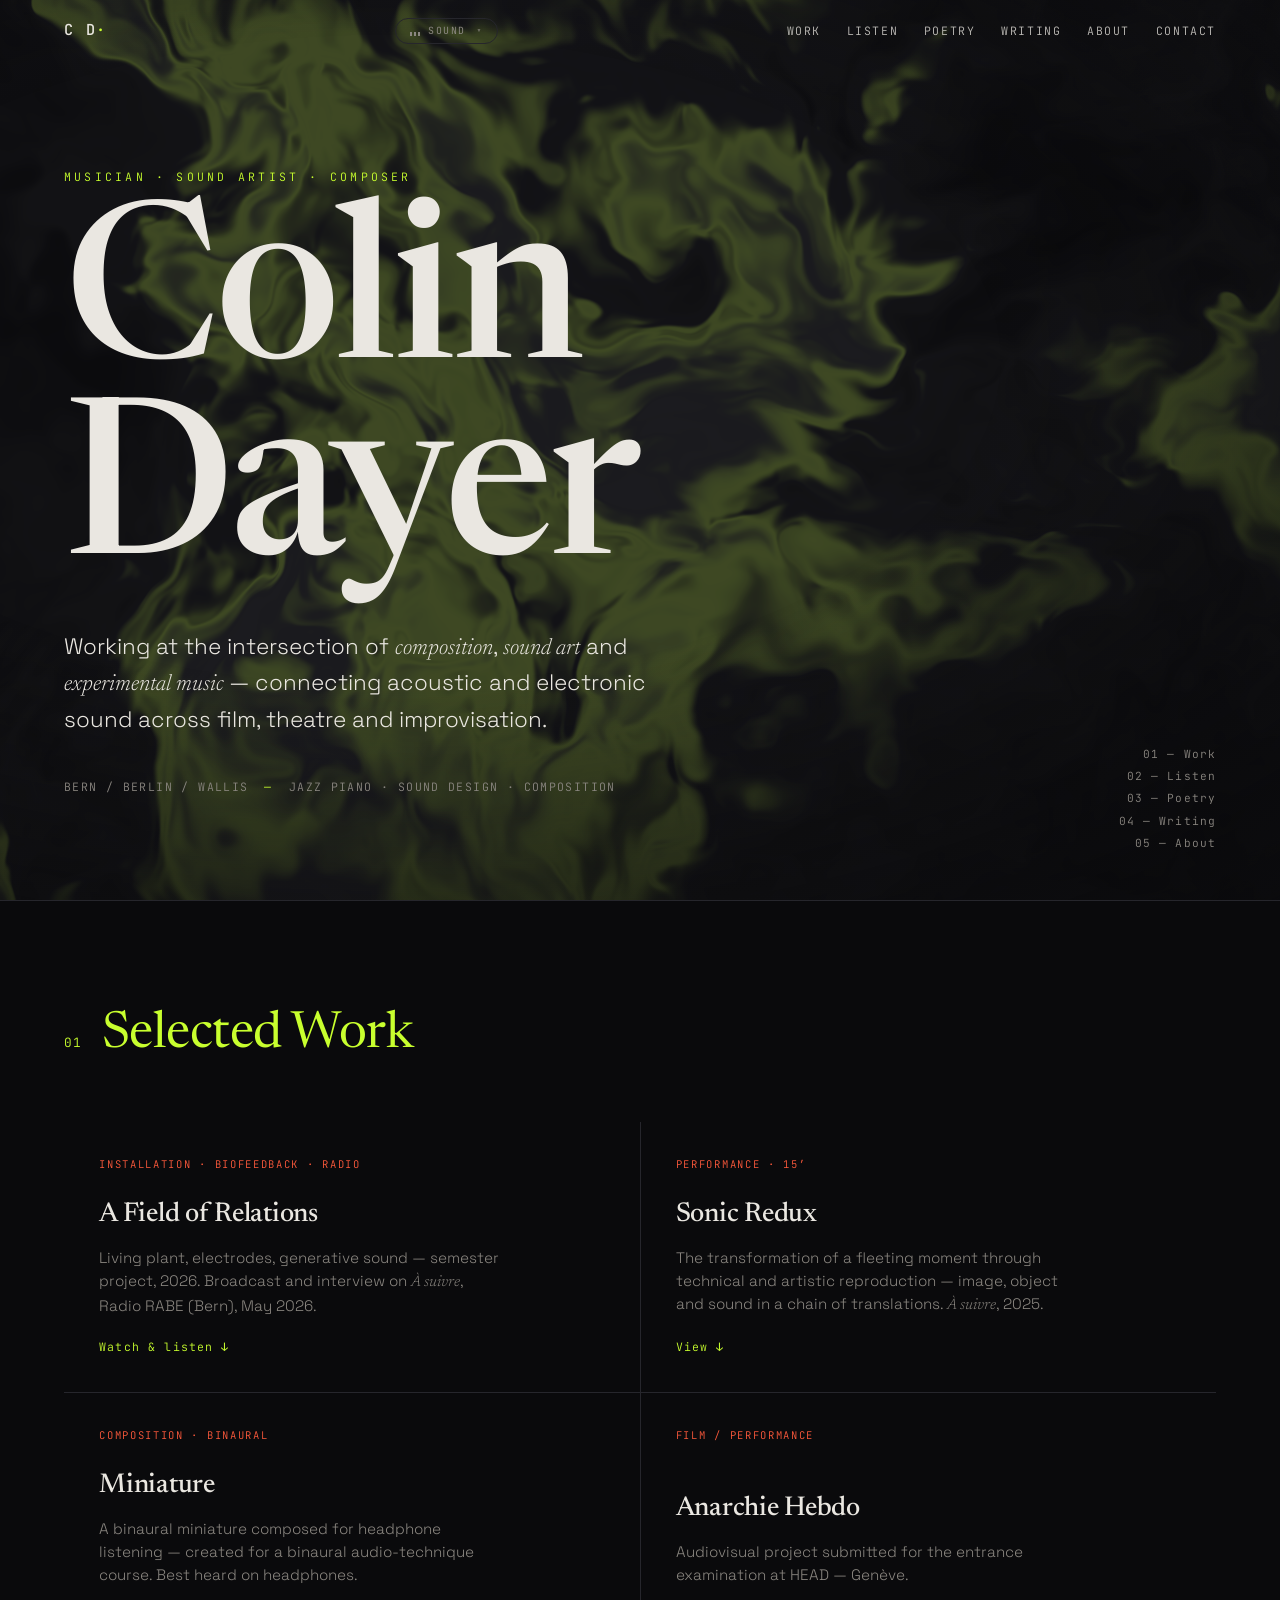
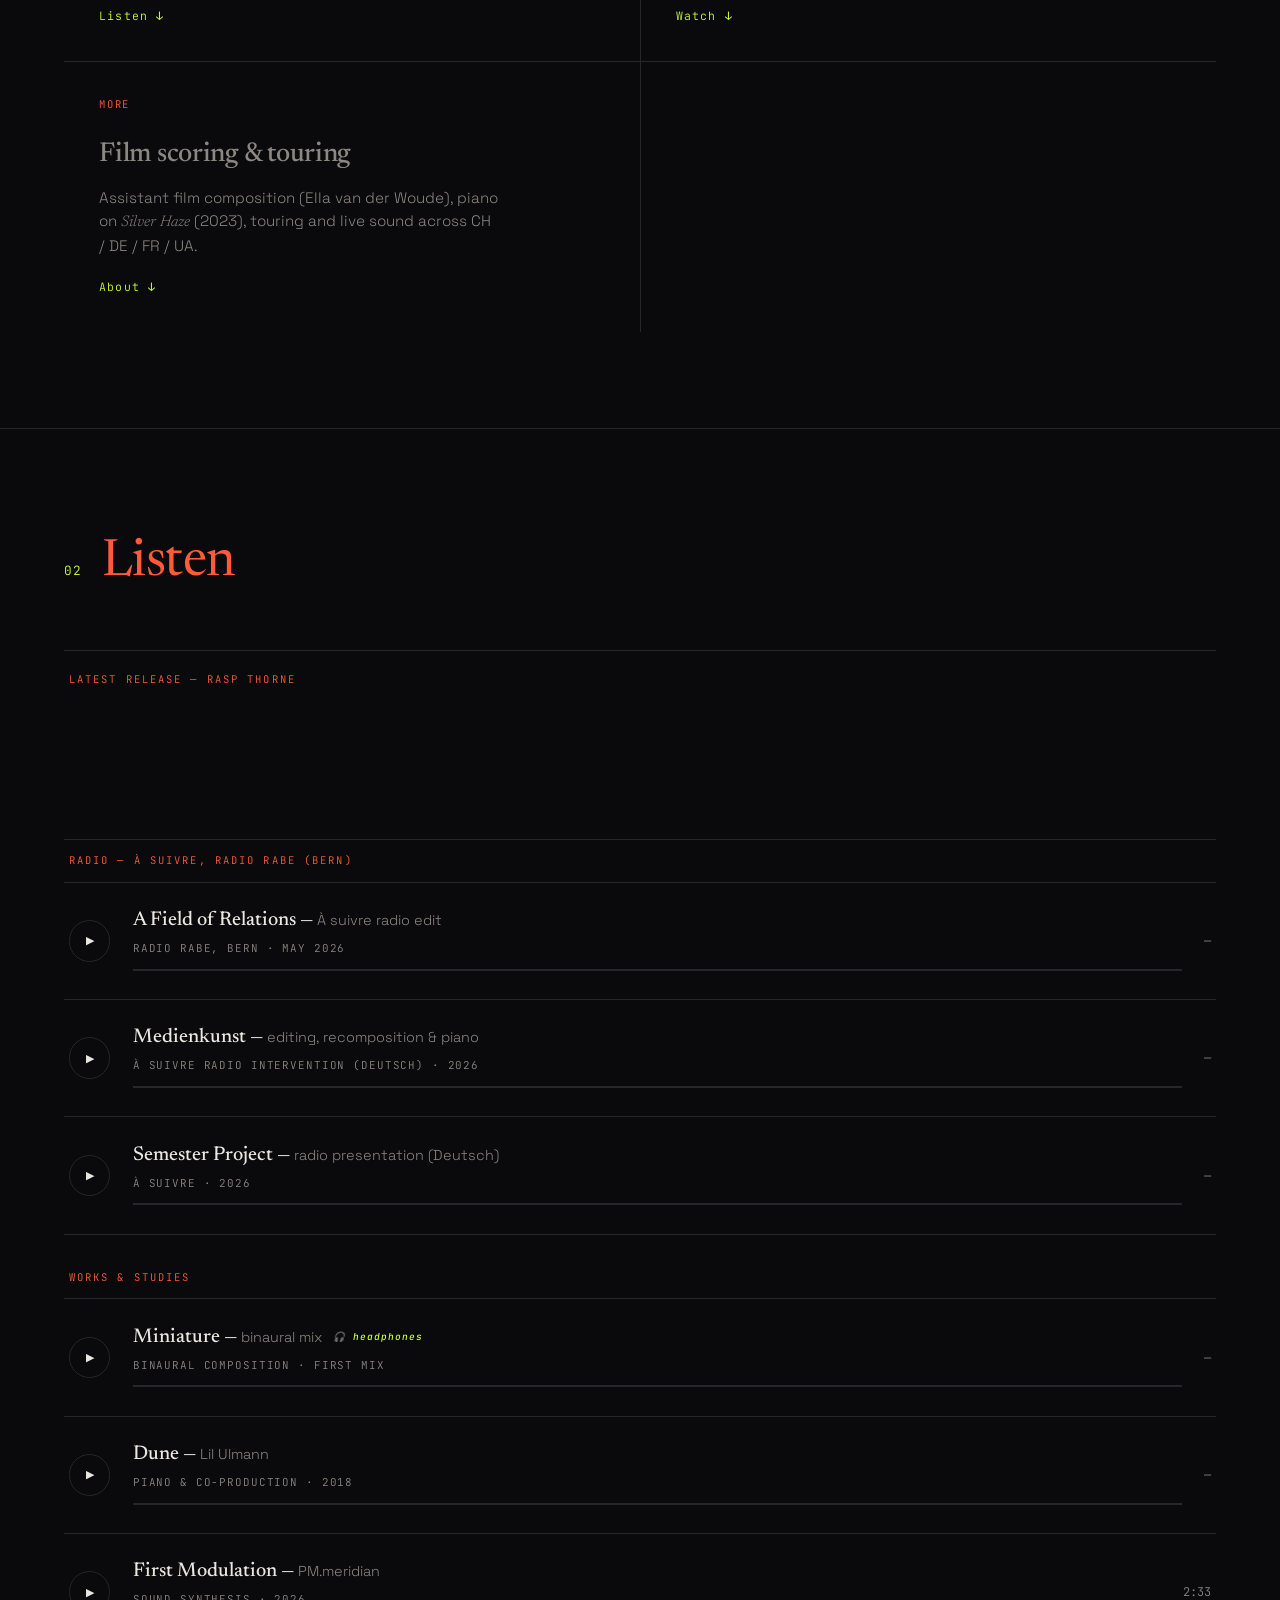
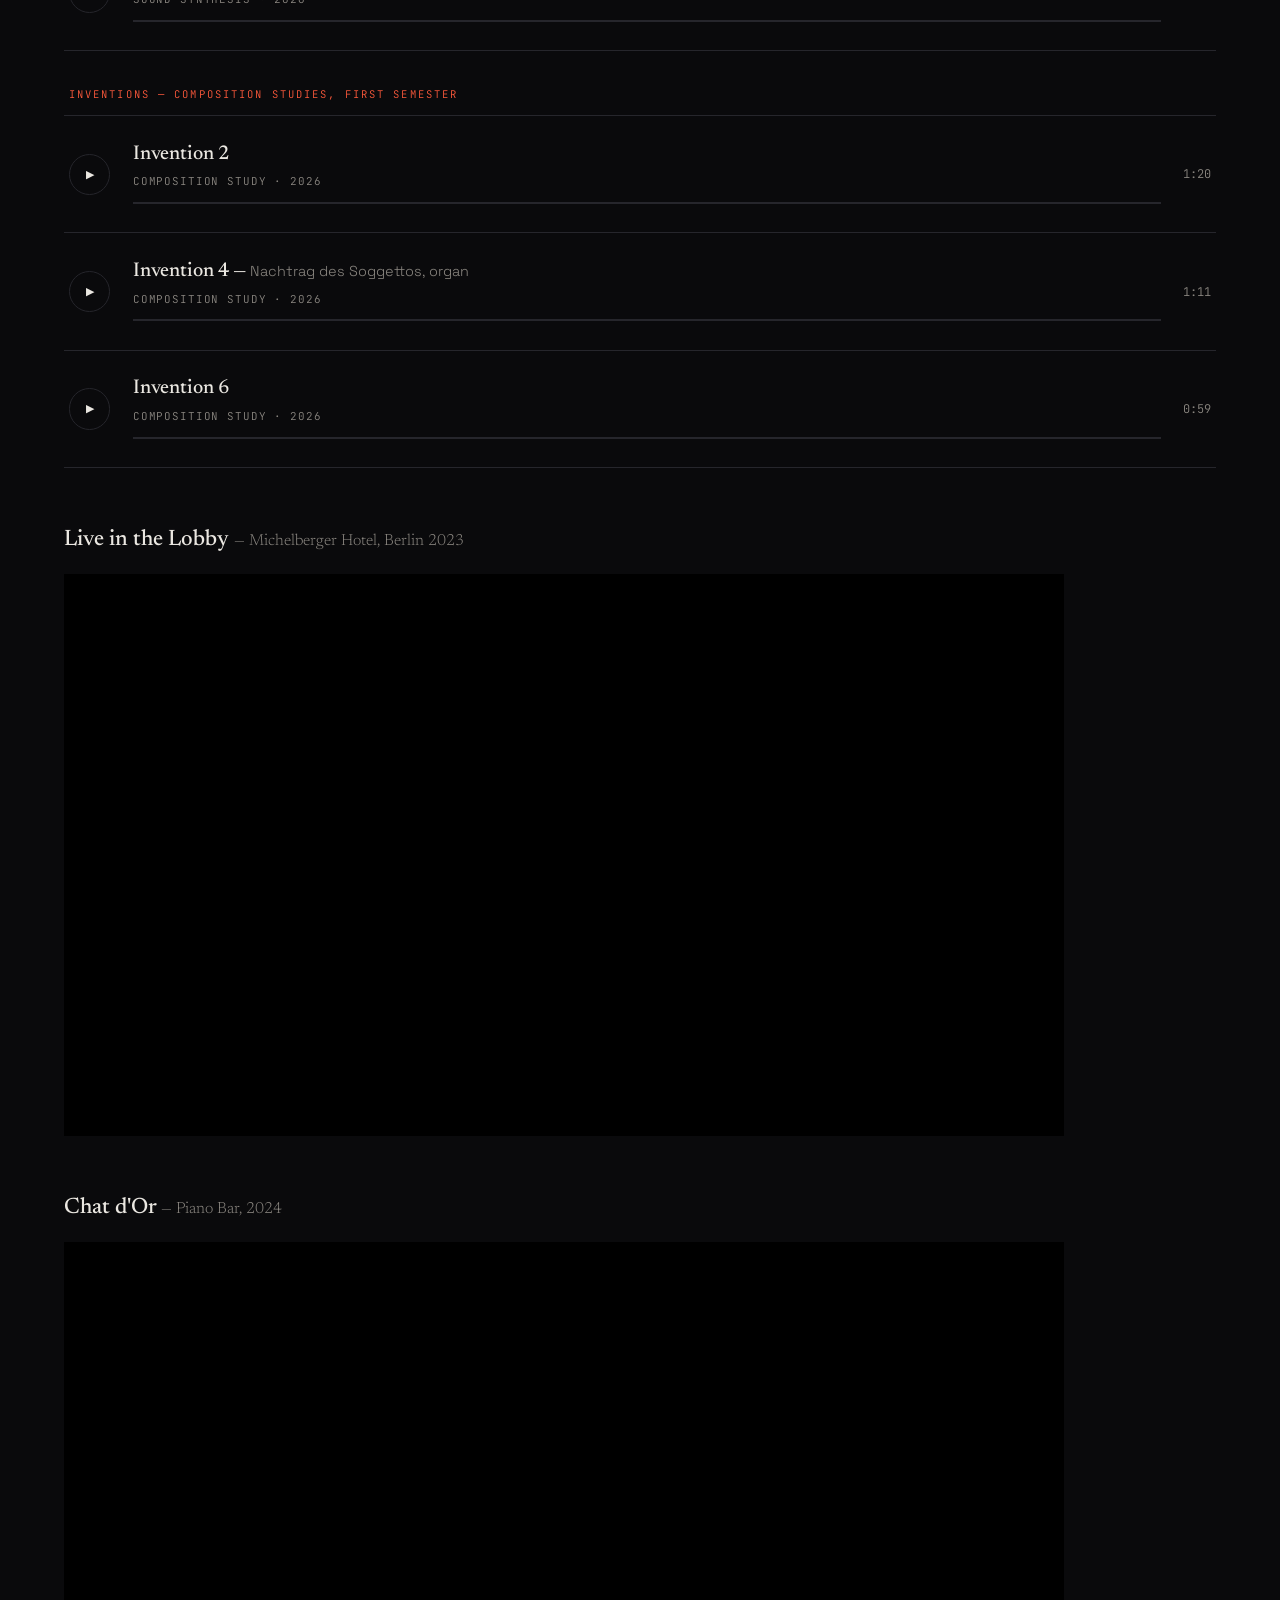
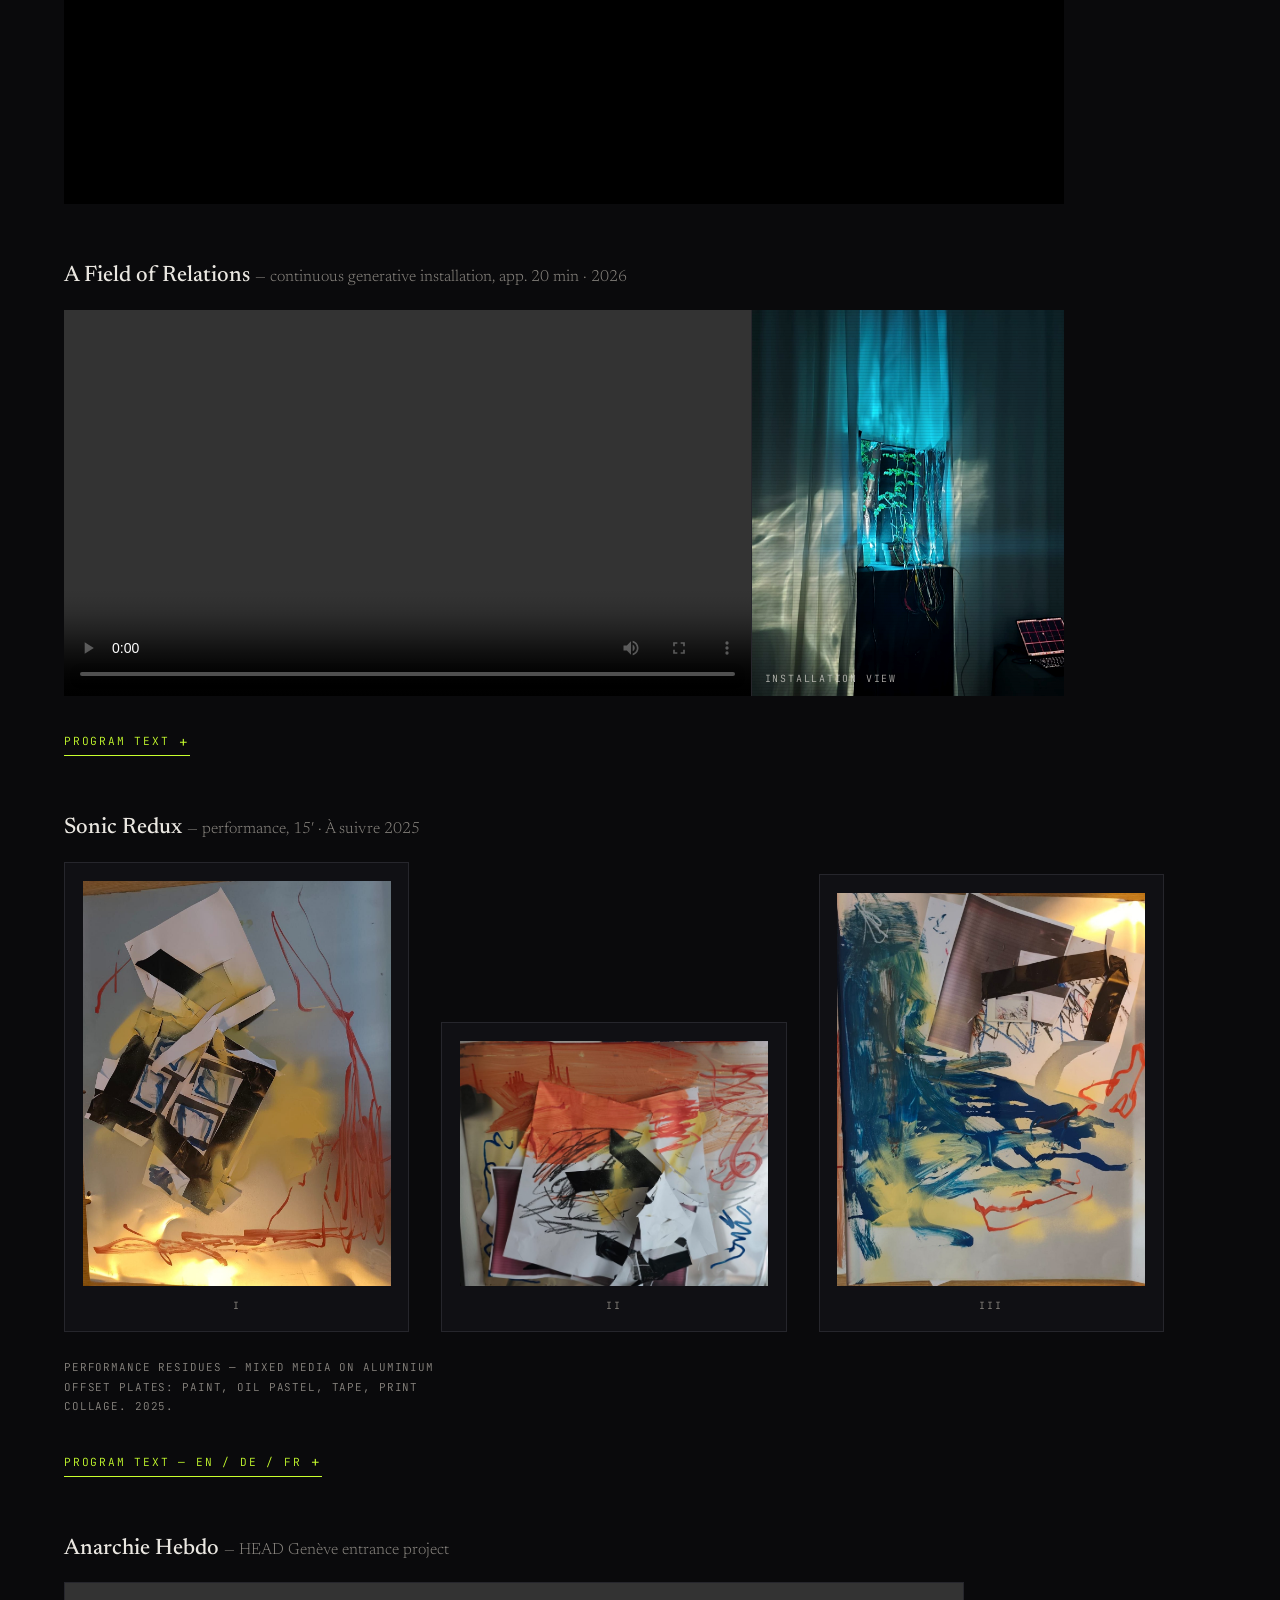
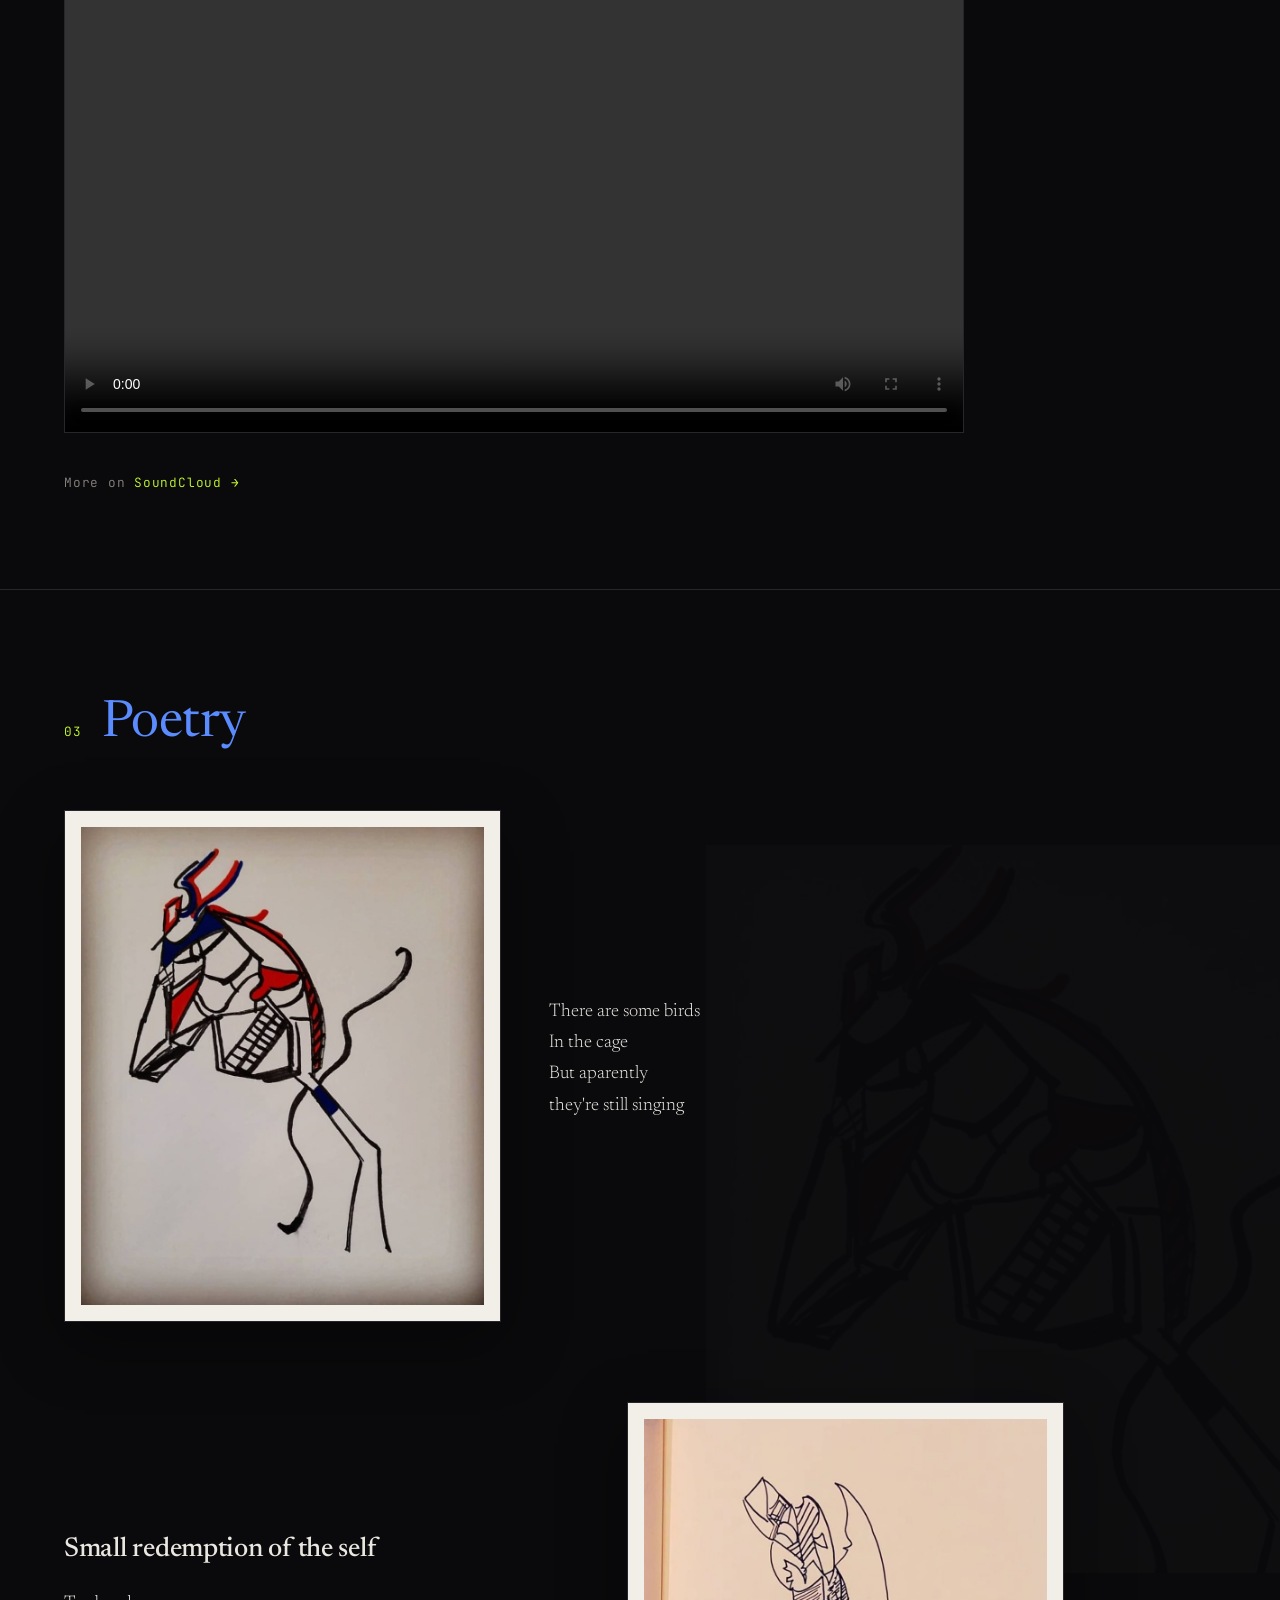
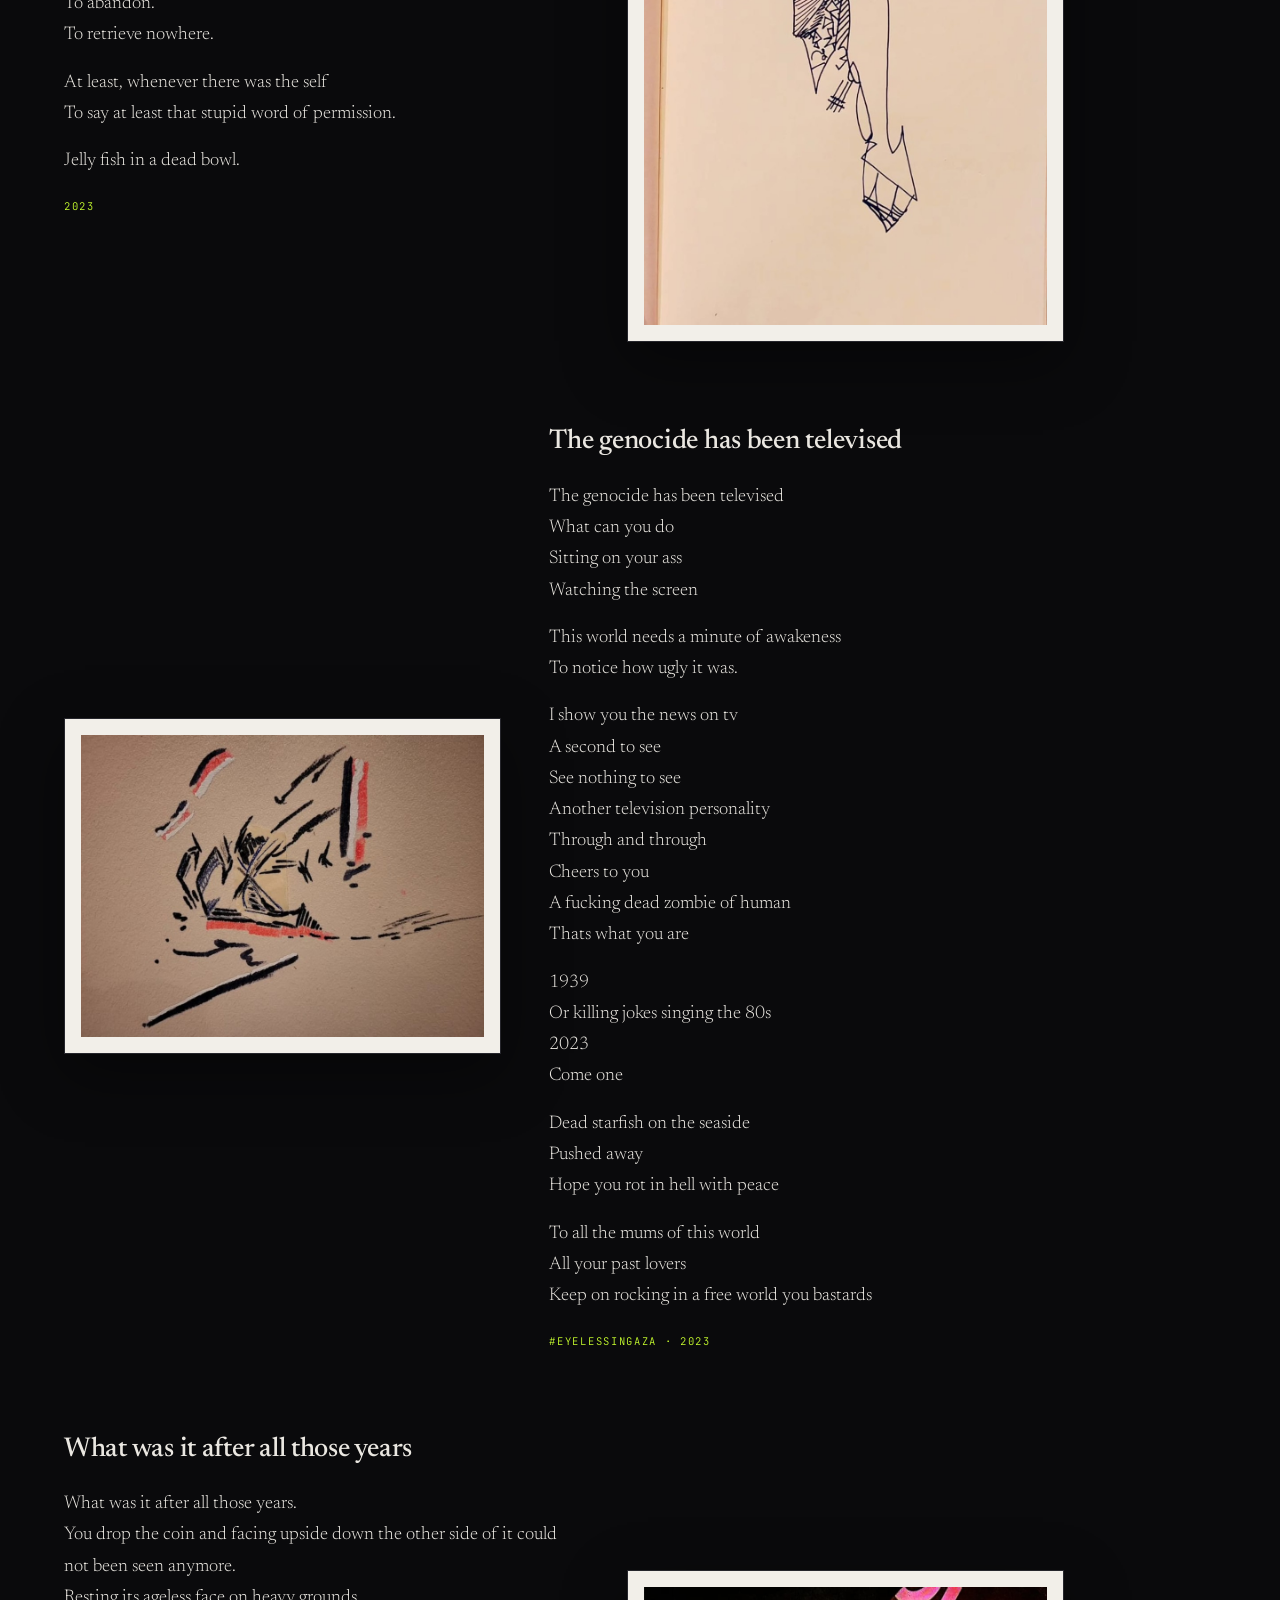
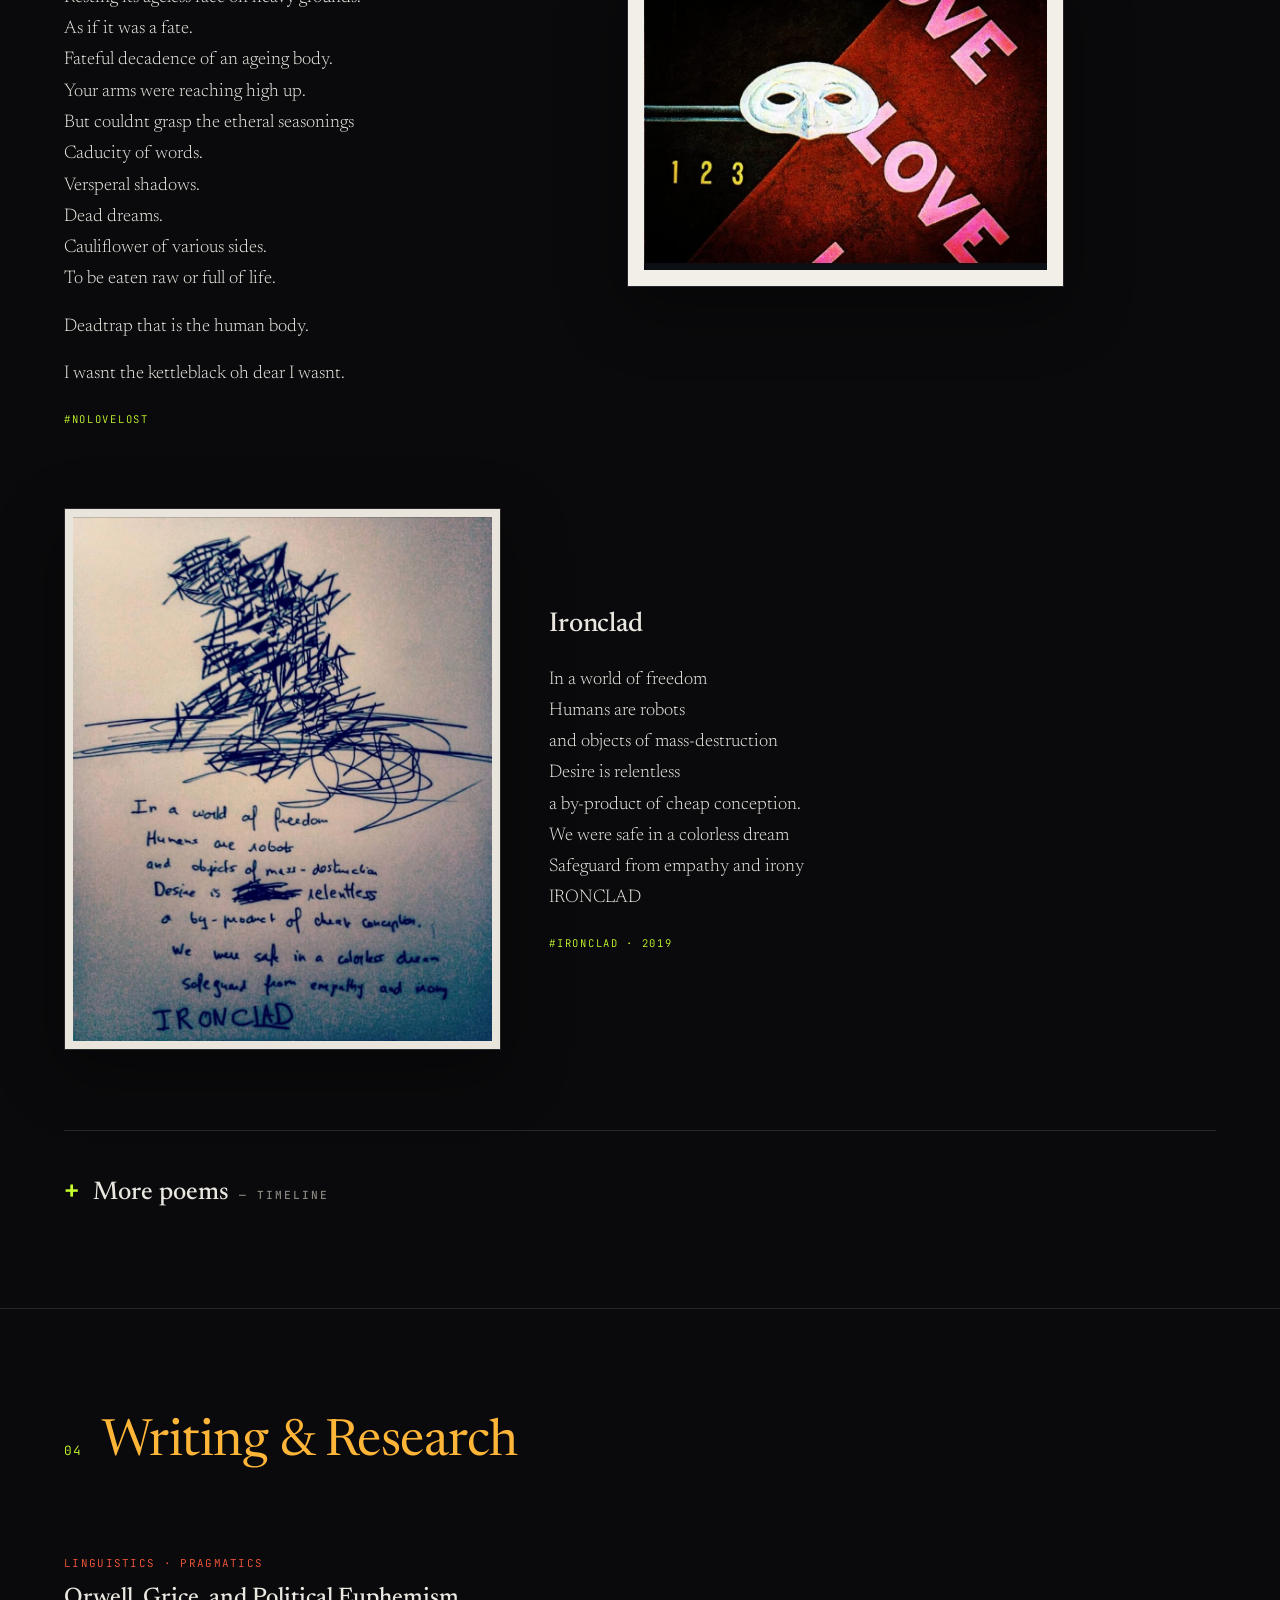
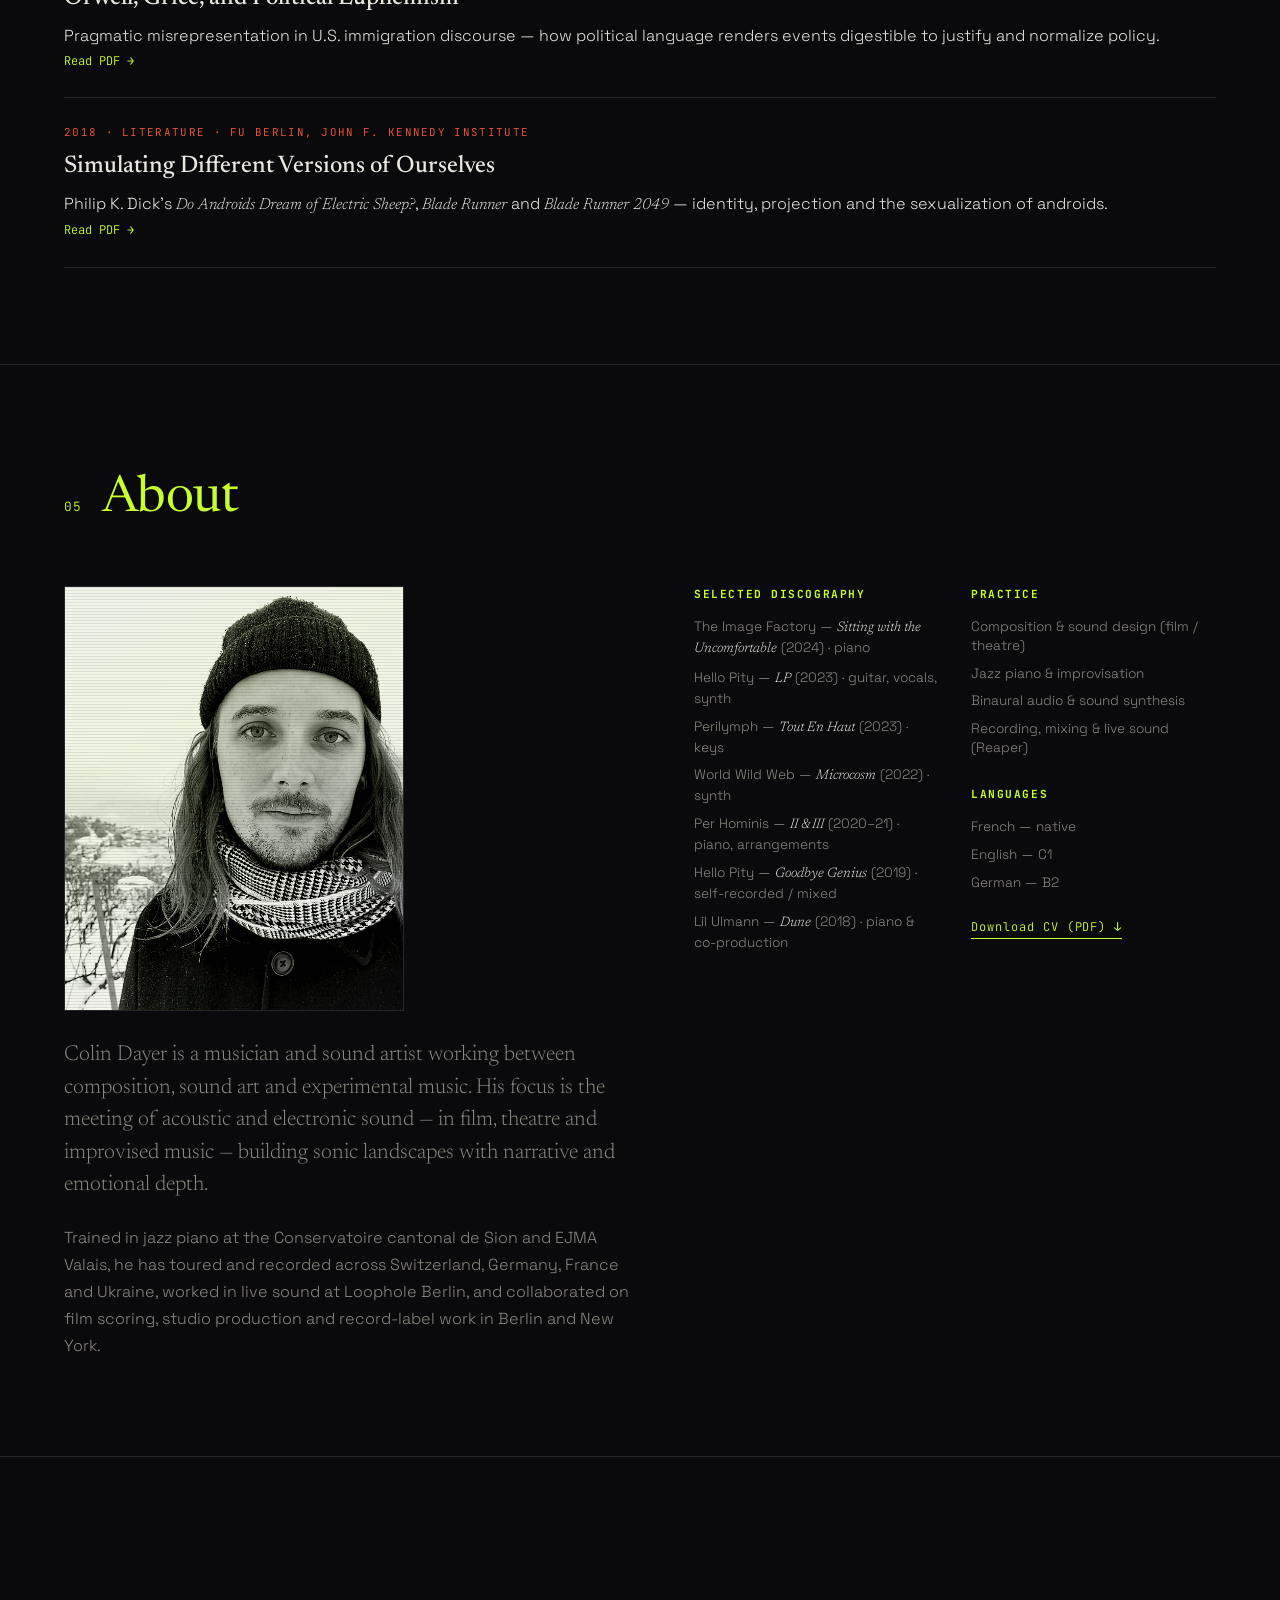
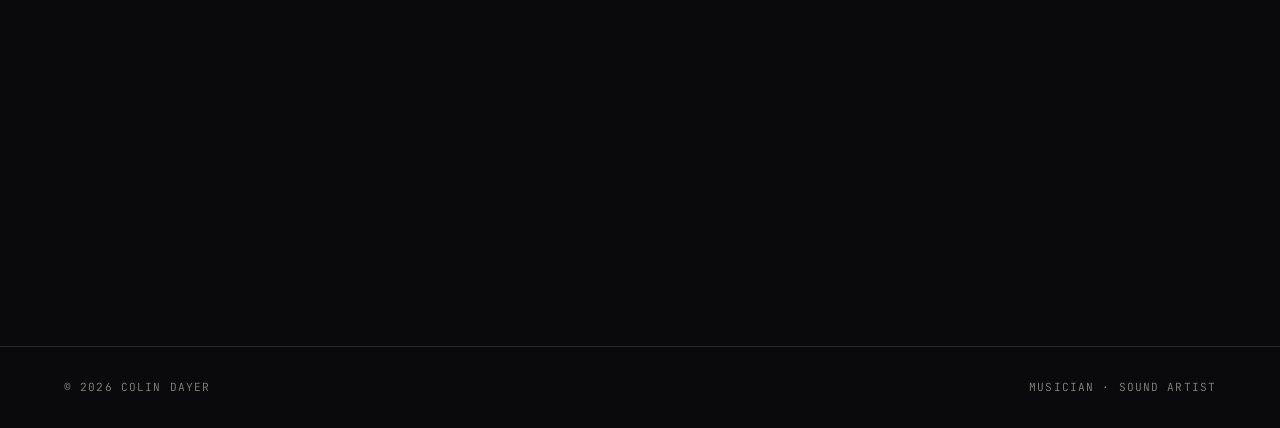
==== commit 906d57c1: "Colour the section headings (per mum's note): work=lime, listen=coral, poetry=blue, writing=amber" ====
--- a/index.html
+++ b/index.html
@@ -8,7 +8,7 @@
 <link rel="preconnect" href="https://fonts.googleapis.com" />
 <link rel="preconnect" href="https://fonts.gstatic.com" crossorigin />
 <link href="https://fonts.googleapis.com/css2?family=Space+Grotesk:wght@300;400;500;700&family=Newsreader:ital,opsz,wght@0,6..72,400;0,6..72,500;1,6..72,400&family=JetBrains+Mono:wght@400;500&display=swap" rel="stylesheet" />
-<link rel="stylesheet" href="css/style.css?v=11" />
+<link rel="stylesheet" href="css/style.css?v=12" />
 </head>
 <body>
 <div class="grain" aria-hidden="true"></div>
--- a/css/style.css
+++ b/css/style.css
@@ -153,6 +153,13 @@
   font-family:var(--serif);font-weight:400;font-size:clamp(1.8rem,5vw,3.2rem);
   letter-spacing:-.01em;
 }
+/* a little colour per section (mum's note) */
+#work .section-head h2{color:var(--accent)}
+#listen .section-head h2{color:var(--accent-2)}
+#poetry .section-head h2{color:#5b8cff}
+#writing .section-head h2{color:#ffb638}
+#about .section-head h2{color:var(--accent)}
+#contact .section-head h2{color:var(--accent-2)}
 
 /* ---------- work grid ---------- */
 .work-grid{display:grid;grid-template-columns:repeat(2,1fr);gap:1px;background:var(--line)}
